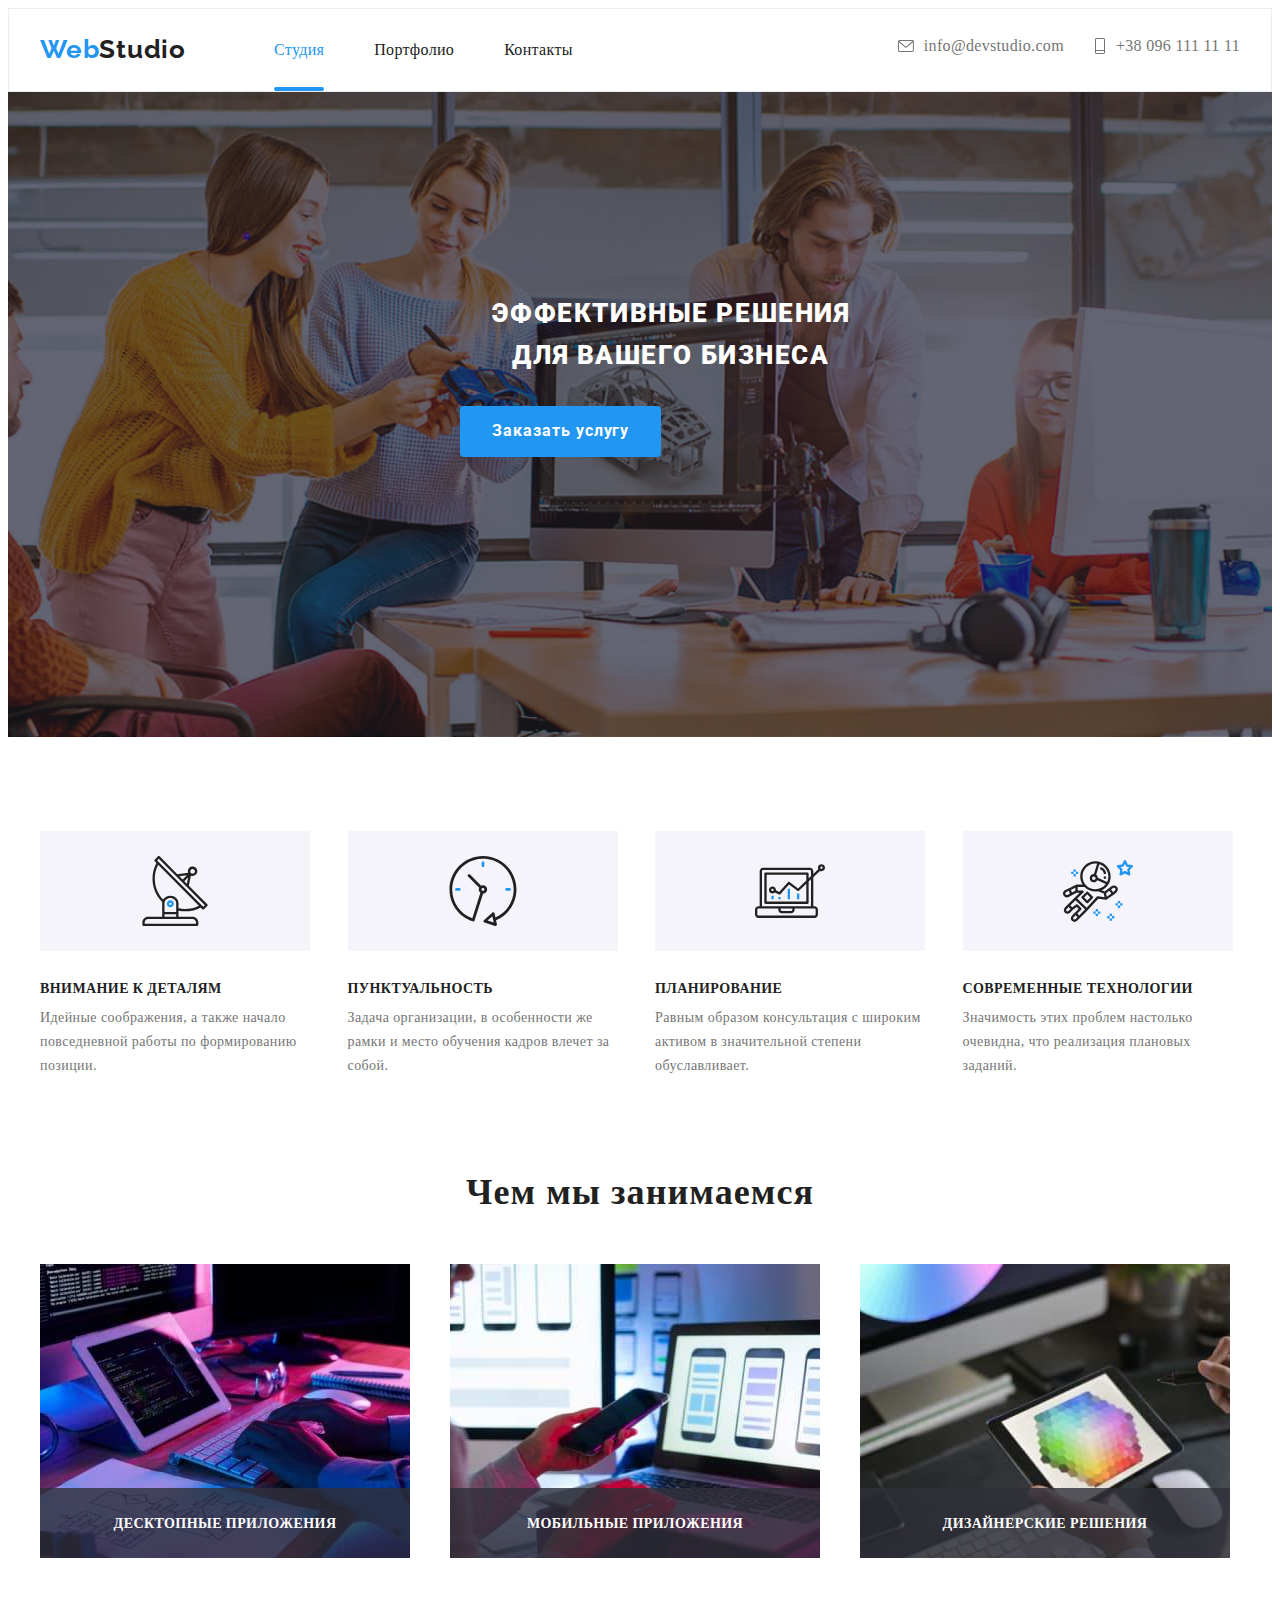
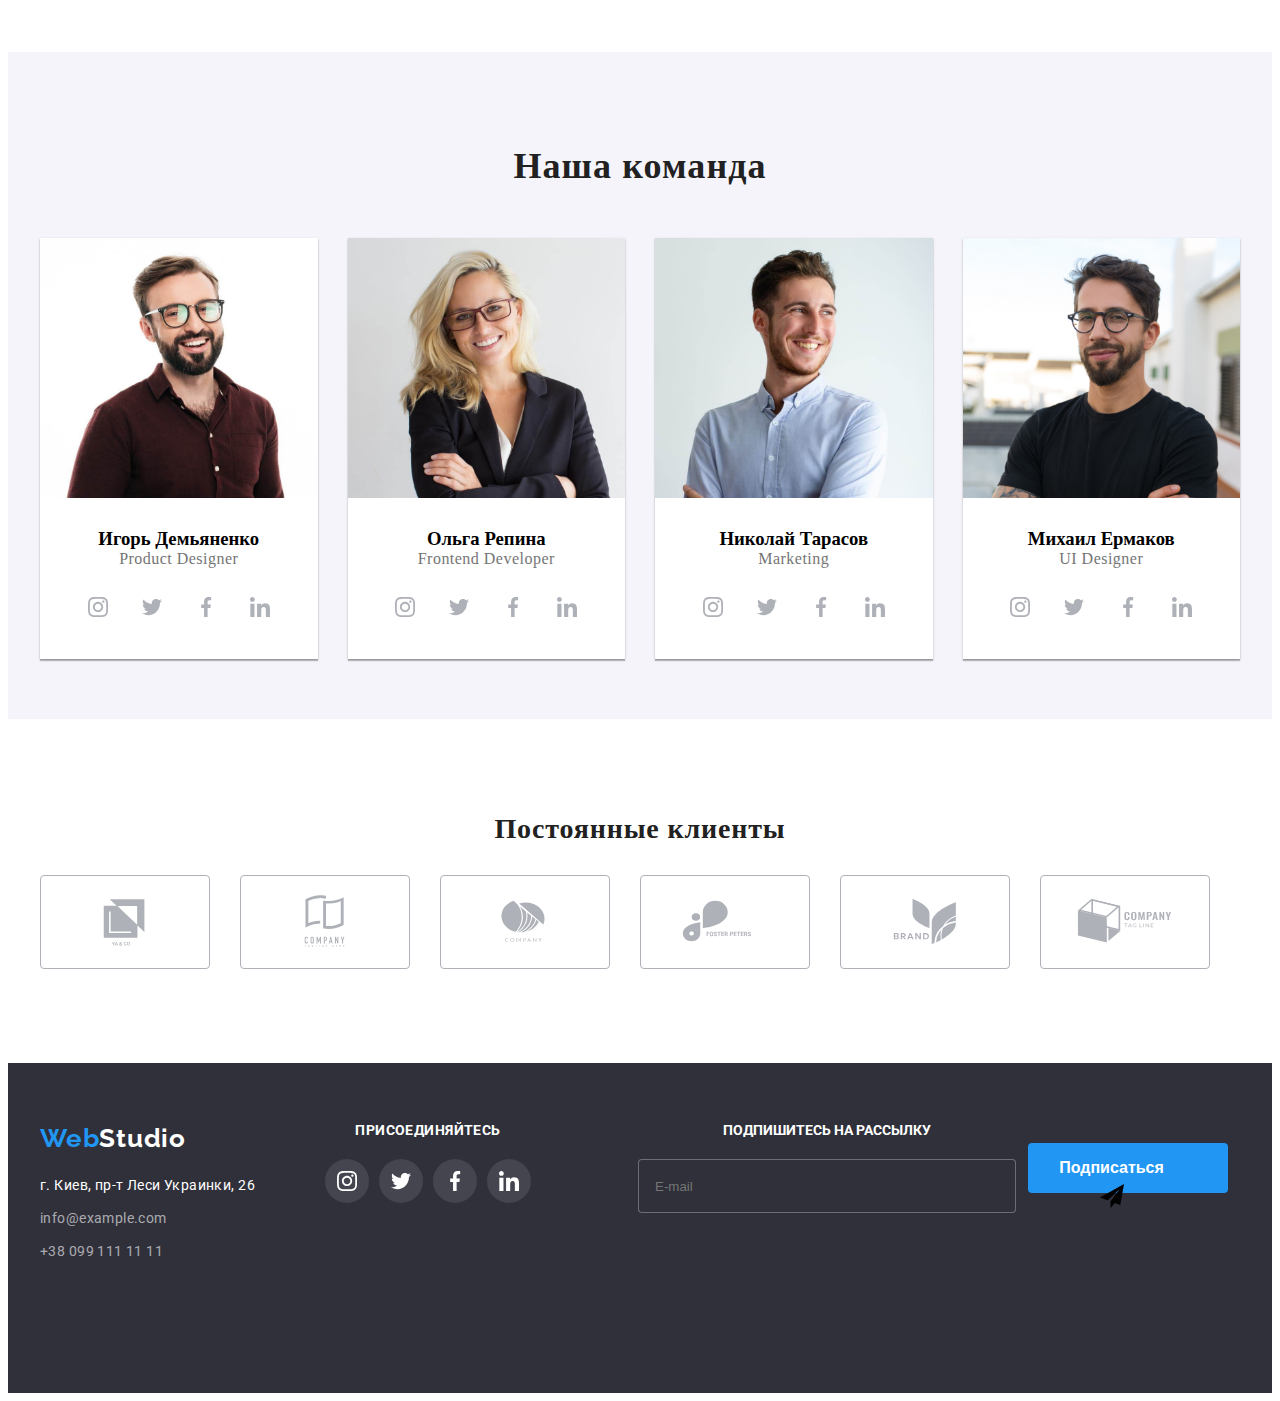
==== index.html @ 985ff573 "add" ====
<!DOCTYPE html>
<html lang="ru">
<head>
    <meta charset="UTF-8">
    <meta http-equiv="X-UA-Compatible" content="IE=edge">
    <meta name="viewport" content="width=device-width, initial-scale=1.0">
    <link rel="preconnect" href="https://fonts.googleapis.com">
    <link rel="preconnect" href="https://fonts.gstatic.com" crossorigin>
    <link href="https://fonts.googleapis.com/css2?family=Raleway:wght@700&family=Roboto:wght@400;500;700;900&display=swap" rel="stylesheet">
    <title>WebStudio</title>
    <link rel="stylesheet" href="https://cdnjs.cloudflare.com/ajax/libs/modern-normalize/1.1.0/modern-normalize.min.css"

     integrity="sha512-wpPYUAdjBVSE4KJnH1VR1HeZfpl1ub8YT/NKx4PuQ5NmX2tKuGu6U/JRp5y+Y8XG2tV+wKQpNHVUX03MfMFn9Q==" 
     crossorigin="anonymous"
      referrerpolicy="no-referrer" />
 
    <link rel="stylesheet" href="./css/main.min.css">
</head>
<body>
    <!-- header-two -->
    <header class="header">
        <div class="container"> 
     <nav class="havigation">
        <a class="logo link" href=""><span class="span">Web</span>Studio</a>
      
         <ul class=" havigation__list list">
            <li class="havigation__item"><a href="./index.html" class="havigation__link link current "  >Студия</a></li>
            <li class="havigation__item"><a href="./portfolio.html" class="havigation__link link   ">Портфолио</a></li>
            <li class="havigation__item"><a href="" class="havigation__link link ">Контакты</a></li>
        </ul>
    </nav>
    <div class="connect">
        <ul class="connect__list">
            
             <li class="connect__item"><a href="mailto:info@devstudio.com" class="connect__mail link" > <svg class="connect__icon" width="16" height="12">
                <use href="./img/icons.svg#icon-envelope-hover">

                </use>
            </svg> info@devstudio.com</a></li>
             <li class="connect__item" ><a  href="tel:+380961111111" class="connect__tel link"><svg class="connect__icon" width="12" height="16">
                <use href="./img/icons.svg#icon-Vector-10">

                </use>
            </svg> +38 096 111 11 11</a></li>
        </ul>
    </div>
    <button class="menu-open " type="button"> 
        <svg class="menu-btn" width="40" height="40">
            <use href="./img/icons.svg#icon-menu_40px"></use>
        </svg> 
    </button>
    </div>
    

    <div class="mob-menu is-hidden" >
     
        <div class="container">
            <div class="mob-menu-top">
        <button type="button" class="mod-menu-btn">
            <svg class="mob-menu-x" width="40" height="40">
                <use href="./img/icons.svg#icon-close_40px"></use>
            </svg>
        </button>
        <nav class="mob-menu-hav">
           
             <ul class=" mob-menu-hav-list list">
                <li class="mob-menu-hav__item"><a href="./index.html" class="mob-menu-hav__link link current "  >Студия</a></li>
                <li class="mob-menu-hav__item"><a href="./portfolio.html" class="mob-menu-hav__link link   ">Портфолио</a></li>
                <li class="mob-menu-hav__item"><a href="" class="mob-menu-hav__link link ">Контакты</a></li>
            </ul>
        </nav>
    </div>
    
    <div class="mob-menu-botton">
        <div class="mob-menu-connect">
            <ul class="mob-menu-connect__list list">
                
                
                 <li class="mob-menu-connect__item" ><a  href="tel:+380961111111" class="mob-menu-connect__tel link">
                     +38 096 111 11 11</a></li>
                <li class="mob-menu-connect__item"><a href="mailto:info@devstudio.com" class="mob-menu-connect__mail link" > 
                    info@devstudio.com</a></li>
            </ul>
        </div>
    
        <div class="">
            <ul class="soc-list list"> 
                <li class="soc-item">
                    <a href="" class="soc-link link">Instagram </a>
                </li>
                <li class="soc-item">
                    <a href="" class="soc-link link">Twitter</a>
                </li>
                <li class="soc-item"> 
                    <a href="" class="soc-link link">Facebook</a>
                </li>
                <li class="soc-item">
                    <a href="" class="soc-link link">LinkedIn</a>
                </li>
        </ul>
        </div>
    </div>
</div>



        
    </div>
  
</div>
     </header>
     <main>
         <!-- section-two -->
     <section class="section-two">
     <div class="container">
      
         <h1 class="section-two-title">Эффективные решения для вашего бизнеса</h1>
         <button  type="button" class="section-two-btn " data-modal-open > Заказать услугу</button>
        
        </div>
     </section>
   
    <!-- section-three -->
<section class="section-three">
    <div class="container">
    <h2 class="visually-hidden"></h2>
    <ul class="section-three-list list">
        <li class="section-three-item">
        <div class="benefits-item">
            
                <svg class="bentfits-icon" width="70" height="70">
                    <use href="./img/icons.svg#icon-antenna">

                    </use>
                </svg>
            
        </div>
            <h3 class="section-three-item-title">Внимание к деталям</h3>
            <p class="section-three-text">Идейные соображения, а также начало повседневной работы по формированию позиции.</p>
        </li>
        <li class="section-three-item">
        <div class="benefits-item">
            
                <svg class="bentfits-icon" width="70" height="70">
                    <use href="./img/icons.svg#icon-clock">

                    </use>
                </svg>
            
        </div>
            <h3 class="section-three-item-title" >Пунктуальность</h3>
            <p class="section-three-text">Задача организации, в особенности же рамки и место обучения кадров влечет за собой.</p>
        </li>
        <li class="section-three-item">
        <div class="benefits-item">
            
                <svg class="bentfits-icon" width="70" height="70">
                    <use href="./img/icons.svg#icon-diagram">

                    </use>
                </svg>
            
        </div>
            <h3 class="section-three-item-title" >Планирование</h3>
            <p class=section-three-text>Равным образом консультация с широким активом в значительной степени обуславливает.</p>
        </li>
        <li class="section-three-item"> 
            <div class="benefits-item">
                
                    <svg class="bentfits-icon" width="70" height="70">
                        <use href="./img/icons.svg#icon-astronaut">

                        </use>
                    </svg>
                
            </div>
            <h3 class="section-three-item-title" >Современные технологии</h3>
            <p class="section-three-text">Значимость этих проблем настолько очевидна, что реализация плановых заданий.</p>
        </li>
    </ul>
</div>
</section>
     <!-- section-four -->
     <section class="section-four">
        <div class="container">
        <h2 class="section-four-title">Чем мы занимаемся</h2>
        <ul class="section-four-list list">
            
            <li class="section-four-item">
                <img  class="img" src="./img/photo1.jpg" 
                alt="клавиатура" 
                width="370"
                 height="294">
                 <p class="content-text">
                    Десктопные приложения
                 </p>
            </li>
        
           
            <li class="section-four-item"><img class="img" src="./img/photo2.jpg" 
                alt="ноутбук"
                 width="370"
                  height="294">
                  <p class="content-text">
                    Мобильные приложения
                  </p>
            </li>
        
            
            <li class="section-four-item"><img class="img" src="./img/photo3.jpg"
                 alt="планшет"
                  width="370" 
                  height="294">
                  <p class="content-text" >
                    Дизайнерские решения
                  </p>
                
            </li>
         
        </ul>
    </div>
    </section>  
    <!-- section-five -->
  
    <section class="section__five">
        <div class="container">
        <h2 class="section-five__titles">Наша команда</h2>
        <ul class="section-five__list list">
            <li class="section-five__item">
                
                <picture>
                    <source srcset="./img/img-photo-4.jpg  1x, 
                    ./img/img-photo-4-2x.jpg  2x"
                    media="(min-width:1200px)"
                     >

                    <source srcset="./img/img-photo-4.jpg  1x, 
                    ./img/img-photo-4-2x.jpg  2x"
                    media="(min-width:768px)"
                    >

                    <source srcset="./img/img-photo-4.jpg  1x, 
                    ./img/img-photo-4-2x.jpg  2x"
                    media="(max-width:767px)"
                    >
                    <img class="img"
                    srcset="./img/img-photo-4.jpg  1x, 
                    ./img/img-photo-4-2x.jpg  2x"
                     src="./img/img-photo-4.jpg" alt="Игорь" width="270" height="260">
                </picture>
                
            
             <div class="section-five__stn">
                <h3 class="section-five__title link">Игорь Демьяненко</h3>
                <p lang="en" class="section-five__text link">Product Designer</p>
                <div class="komanda">
                <ul class="komanda__list list">
                    <li class="komanda__item">
                        <a href="" class="komanda__link">
                        <svg class="komanda__icon" width="20" height="20">
                            <use href="./img/icons.svg#icon-instagram">
            
                            </use>
                        </svg>
                    </a> </li>
                    <li class="komanda__item">
                        <a href="" class="komanda__link">
                            <svg class="komanda__icon" width="20" height="20">
                                <use href="./img/icons.svg#icon-twitter">
            
                                </use>
                            </svg>
                        </a>
                    </li>
                    <li class="komanda__item">
                        <a href="" class="komanda__link">
                            <svg class="komanda__icon" width="20" height="20" >
                                <use href="./img/icons.svg#icon-facebook">
            
                                </use>
                            </svg>
                        </a>
                    </li>
                    <li class="komanda__item">
                        <a href="" class="komanda__link">
                            <svg class="komanda__icon" width="20" height="20">
                                <use href="./img/icons.svg#icon-linkedin">
            
                                </use>
                            </svg>
                        </a>
                    </li>
                </ul>
             </div>
                <ul></ul>
            </div>
          
            </li>
            <li class="section-five__item">
                <picture>
                    <source srcset="./img/img-photo-5.jpg  1x, 
                    ./img/img-photo-5-2x.jpg  2x"
                    media="(min-width:1200px)"
                     >

                    <source srcset="./img/img-photo-5.jpg  1x, 
                    ./img/img-photo-5-2x.jpg  2x"
                    media="(min-width:768px)"
                    >

                    <source srcset="./img/img-photo-5.jpg  1x, 
                    ./img/img-photo-5-2x.jpg  2x"
                    media="(max-width:767px)"
                    >
                    <img class="img"
                    srcset="./img/img-photo-5.jpg  1x, 
                    ./img/img-photo-5-2x.jpg  2x"
                     src="./img/img-photo-4.jpg" alt="Ольга" width="270" height="260">
                </picture>
                
               
              
            <div class="section-five__stn">
                <h3 class="section-five__title link">Ольга Репина</h3>
                <p lang="en" class="section-five__text link" >Frontend Developer</p>
        
             <div class="komanda">
               <ul class="komanda__list list">
                <li class="komanda__item">
                    <a href="" class="komanda__link">
                  <svg class="komanda__icon" width="20" height="20">
                    <use href="./img/icons.svg#icon-instagram"></use>
                  </svg></a>
                </li>
               <li class="komanda__item">
                <a href="" class="komanda__link">
                  <svg class="komanda__icon" width="20" height="20">
                    <use href="./img/icons.svg#icon-twitter"
                    ></use>
                  </svg></a>
               </li>
               <li class="komanda__item">
                <a href="" class="komanda__link">
                <svg class="komanda__icon" width="20" height="20" >
                    <use href="./img/icons.svg#icon-facebook"></use>
                </svg></a>
               </li>
               <li class="komanda__item">
                <a href="" class="komanda__link">
                <svg class="komanda__icon" width="20" height="20">
                    <use href="./img/icons.svg#icon-linkedin"></use>
                </svg></a>
               </li>
             </ul>
            </div>
              </div>
            </li>
            <li class="section-five__item">
                <picture>
                    <source srcset="./img/img-photo-6.jpg  1x, 
                    ./img/img-photo-6-2x.jpg  2x"
                    media="(min-width:1200px)"
                     >

                    <source srcset="./img/img-photo-6.jpg  1x, 
                    ./img/img-photo-6-2x.jpg  2x"
                    media="(min-width:768px)"
                    >

                    <source srcset="./img/img-photo-6.jpg  1x, 
                    ./img/img-photo-6-2x.jpg  2x"
                    media="(max-width:767px)"
                    >
                    <img class="img"
                    srcset="./img/img-photo-6.jpg  1x, 
                    ./img/img-photo-6-2x.jpg  2x"
                     src="./img/img-photo-4.jpg" alt="Николай" width="270" height="260">
                </picture>
                
               
               
            
            <div class="section-five__stn">
                <h3 class="section-five__title link">Николай Тарасов</h3>
                <p lang="en" class="section-five__text link">Marketing</p>
                <div class="komanda">
                <ul class="komanda__list list">
                    <li class="komanda__item">
                        <a href="" class="komanda__link">
                        <svg class="komanda__icon" width="20" height="20">
                            <use href="./img/icons.svg#icon-instagram">
            
                            </use>
                        </svg>
                    </a> </li>
                    <li class="komanda__item">
                        <a href="" class="komanda__link">
                            <svg class="komanda__icon" width="20" height="20">
                                <use href="./img/icons.svg#icon-twitter">
            
                                </use>
                            </svg>
                        </a>
                    </li>
                    <li class="komanda__item">
                        <a href="" class="komanda__link">
                            <svg class="komanda__icon" width="20" height="20" >
                                <use href="./img/icons.svg#icon-facebook">
            
                                </use>
                            </svg>
                        </a>
                    </li>
                    <li class="komanda__item">
                        <a href="" class="komanda__link">
                            <svg class="komanda__icon" width="20" height="20">
                                <use href="./img/icons.svg#icon-linkedin">
            
                                </use>
                            </svg>
                        </a>
                    </li>
                </ul>
            </div>
            </div>
            
                
           
            
       
            
            <li class="section-five__item">
                
                <picture>
                    <source srcset="./img/img-photo-7.jpg  1x, 
                    ./img/img-photo-7-2x.jpg  2x"
                    media="(min-width:1200px)"
                     >

                    <source srcset="./img/img-photo-7.jpg  1x, 
                    ./img/img-photo-7-2x.jpg  2x"
                    media="(min-width:768px)"
                    >

                    <source srcset="./img/img-photo-7.jpg  1x, 
                    ./img/img-photo-7-2x.jpg  2x"
                    media="(max-width:767px)"
                    >
                    <img class="img"
                    srcset="./img/img-photo-7.jpg  1x, 
                    ./img/img-photo-7-2x.jpg  2x"
                     src="./img/img-photo-7.jpg" alt="Михаил" width="270" height="260">
                </picture>
                
               
            
            <div class="section-five__stn">
                <h3 class="section-five__title " >Михаил Ермаков</h3>
                <p lang="en" class="section-five__text ">UI Designer</p>
            
            <div class="komanda">         
                <ul class="komanda__list list">
                    <li class="komanda__item">
                        <a href="" class="komanda__link">
                        <svg class="komanda__icon" width="20" height="20">
                            <use href="./img/icons.svg#icon-instagram">
            
                            </use>
                        </svg>
                    </a> </li>
                    <li class="komanda__item">
                        <a href="" class="komanda__link">
                            <svg class="komanda__icon" width="20" height="20">
                                <use href="./img/icons.svg#icon-twitter">
            
                                </use>
                            </svg>
                        </a>
                    </li>
                    <li class="komanda__item">
                        <a href="" class="komanda__link">
                            <svg class="komanda__icon" width="20" height="20" >
                                <use href="./img/icons.svg#icon-facebook">
            
                                </use>
                            </svg>
                        </a>
                    </li>
                    <li class="komanda__item">
                        <a href="" class="komanda__link">
                            <svg class="komanda__icon" width="20" height="20">
                                <use href="./img/icons.svg#icon-linkedin">
            
                                </use>
                            </svg>
                        </a>
                    </li>
                </ul>
            </div>
            </div>
          </li>
          </ul>
       
    </div>
    </section>
    <section class="logo-clients">
       
        <div class=" container">
            <h2 class=clients>Постоянные клиенты</h2>
        <ul class="company-list list ">
            <li class="company-item">
                <a href="" class="company-link">
                    <svg class="comnany-logo" width="106" height="60">
                        <use href="./img/icons.svg#icon-Logo-one" >

                        </use>
                    </svg>
                </a>
            </li>
        <li class="company-item">
            <a href="" class="company-link" >
                <svg class="comnany-logo" width="106" height="60">
                    <use href="./img/icons.svg#icon-icon-Logo" >

                    </use>
                </svg>
            </a>
        </li>
        <li class="company-item" >
            <a href=""  class="company-link">
                <svg class="comnany-logo" width="106" height="60">
                    <use href="./img/icons.svg#icon-Logo-company">

                    </use>
                </svg>
            </a>
        </li>
        <li class="company-item">
             <a href="" class="company-link" >
                <svg class="comnany-logo" width="106" height="60">
                    <use href="./img/icons.svg#icon-Logo-foster">

                    </use>
                </svg>
             </a>
        </li>
        <li class="company-item" >
            <a href="" class="company-link" >
                <svg class="comnany-logo" width="106" height="60">
                    <use href="./img/icons.svg#icon-Logo-brand" >

                    </use>
                </svg>
            </a>
        </li >
        <li class="company-item">
             <a href="" class="company-link" >
                <svg class="comnany-logo" width="106" height=" 60">
                    <use href="./img/icons.svg#icon-Logo-line">

                    </use>
                </svg>
             </a>
        </li>
    </ul>
</div>
</section>
     
   
</main>
    <!-- footer-two -->
    <footer class="footer">
        <div class="container">
            <div class="ubout-content">
        <a class="footer-two-logo link" href=""><span class="span" >Web</span>Studio</a>
    
<address class="footer-two-address">
            <ul class="footer-two-list list" >
                <li class="footer-two-item" >
            <a href="https://goo.gl/maps/B1iXQjJUeeSVtzdy8" target="_blank" rel="noopener nofollow noreferrer" class="footer-two-links link" >г. Киев, пр-т Леси Украинки, 26</a> 
        </li>
            
        <li class="footer-two-item"><a href="mailto:info@example.com" class="footer-two-link link" >info@example.com</a>
        </li>
        <li class="footer-two-item">
            <a href= "tel:+380991111111" class="footer-two-link link">+38 099 111 11 11</a>
        </li>
        </ul> 
    </address> 
</div>
    <div class="footer-icon">
        <p class="footer-title">присоединяйтесь</p>
        <ul class="footer-list-links list" >
        <li class="footer-item-links">
            <a href="" class="icon-link">
                <svg class="links-link-icon" width="20" height="20">
                    <use href="./img/icons.svg#icon-instagram">
    
                    </use>
                </svg>
            </a>  
        </li>
        <li class="footer-item-links">
            <a href="" class="icon-link">
                <svg class="links-link-icon" width="20" height="20">
                    <use href="./img/icons.svg#icon-twitter">
    
                    </use>
                </svg>
            </a> 
        </li>
        <li class="footer-item-links">
            <a href="" class="icon-link">
                <svg class="links-link-icon" width="20" height="20">
                    <use href="./img/icons.svg#icon-facebook">
    
                    </use>
                </svg>
            </a>  
        </li>
        <li class="footer-item-links">
            <a href="" class="icon-link">
                <svg class="links-link-icon" width="20" height="20">
                    <use href="./img/icons.svg#icon-linkedin">
    
                    </use>
                </svg>
            </a> 
        </li>
    </ul>
    </div>
    
        <form class="form" >
            <div class="form-cont">
            <div class="form-email">
<p class="email-title">Подпишитесь на рассылку</p>
<input type="email"
name="user-email"
placeholder="E-mail"

class="footer-input"

>
</div>
<div class="input-btn">
<button type="submit" class="email-btn">Подписаться

<svg class="email-icon" width="24" height="24">
    <use href="./img/icons.svg#icon-icon-send"></use>
</svg></button>
</div>
</div>
</form>
    
    
</div>

 </footer>
 <div class="backdrop is-hidden " data-modal >
    <div class="modal">
        <button type="button" class="modal-close-btn" data-modal-close>
            <svg class="modal-x" width="11" height="11">
                <use href="./img/icons.svg#icon-Vector4"></use>
            </svg>
        </button>
        <p class="modal-title">Оставьте свои данные, мы вам перезвоним</p>
        <form >
            <div class="modal-field">
            <label  class="model-label"> Имя </label>
               <div class="input-wrap">
            <input type="text"
             class="model-input"
              name="user-name"
               placeholder="" 
               required
               minlength="4"
               >
           
            <svg class="modal-icon"  width="18" height="18">
                <use href="./img/icons.svg#icon-person" ></use>
            </svg>
        </div>
        </div>
        
        <div class="modal-field">
            <label  class="model-label">Телефон </label>
            <div class="input-wrap">   
            <input type="tel" 
            class="model-input"
            name="user-tel"  
            placeholder=""
            required
            minlength="4"
            pattern="[\+]\d{3}\s[\(]\d{2}[\)]\s\d{3}[\-]\d{2}[\-]\d{2}"
             >
             <svg class="modal-icon"  width="13" height="13"   >
                <use href="./img/icons.svg#icon-tel" ></use>
            </svg>
            </div>
            
        </div>
            <div class="modal-field">
            <label  class="model-label"> Почта </label>
            <div class="input-wrap">
            <input type="email" 
            class="model-input" 
            name="user-email" 
            placeholder=""
            required
            minlength="2"
            >
            <svg class="modal-icon"  width="15" height="12">
                <use href="./img/icons.svg#icon-emil" ></use>
            </svg>
        </div>
    </div>
        <div class="modal-field">
        <label  class="model-label">Комментарий</label>
        <textarea name="user-text" 
        id="user-text"
         cols="30"
          rows="10"
          placeholder="Введите текст"
          class="model-text" ></textarea>
        </div>
        <div class="modal-field">
            <input type="checkbox"
             name="privacy" 
              value="true"
              id="privacy"
               class="modal-check is-hidden">
            <label for="privacy" class="check-text">Соглашаюсь с рассылкой и принимаю
              <a href="" class="label-text">Условия договора</a>  </label>
        </div>
            <div class="modal-check-btn">
            <button type="submit" class="modal-btn">Отправить</button>
        </div>
        </form>
    </div>

 </div>
 <div class="mob-backdrop is-hidden">
    <div class="container">
    <div class="mob-modal">
        <button type="button" class="mob-modal-close-btn" data-modal-close>
            <svg class="mob-modal-x" width="11" height="11">
                <use href="./img/icons.svg#icon-Vector4"></use>
            </svg>
        </button>
        <p class="mob-modal-title">Оставьте свои данные, мы вам перезвоним</p>
        <form >
            <div class="mob-modal-field">
            <label  class="mob-model-label"> Имя </label>
               <div class="input-wrap">
            <input type="text"
             class="mob-model-input"
              name="user-name"
               placeholder="" 
               required
               minlength="4"
               >
           
            <svg class="mob-modal-icon"  width="18" height="18">
                <use href="./img/icons.svg#icon-person" ></use>
            </svg>
        </div>
        </div>
        
        <div class="mob-modal-field">
            <label  class="mob-model-label">Телефон </label>
            <div class="input-wrap">   
            <input type="tel" 
            class="mob-model-input"
            name="user-tel"  
            placeholder=""
            required
            minlength="4"
            pattern="[\+]\d{3}\s[\(]\d{2}[\)]\s\d{3}[\-]\d{2}[\-]\d{2}"
             >
             <svg class="mob-modal-icon"  width="13" height="13"   >
                <use href="./img/icons.svg#icon-tel" ></use>
            </svg>
            </div>
            
        </div>
            <div class="mob-modal-field">
            <label  class="mob-model-label"> Почта </label>
            <div class="input-wrap">
            <input type="email" 
            class="mob-model-input" 
            name="user-email" 
            placeholder=""
            required
            minlength="2"
            >
            <svg class="mob-modal-icon"  width="15" height="12">
                <use href="./img/icons.svg#icon-emil" ></use>
            </svg>
        </div>
    </div>
        <div class="mob-modal-field">
        <label  class="mob-model-label">Комментарий</label>
        <textarea name="user-text" 
        id="user-text"
         cols="30"
          rows="10"
          placeholder="Введите текст"
          class="mob-model-text" ></textarea>
        </div>
        <div class="mob-modal-field">
            <input type="checkbox"
             name="privacy" 
              value="true"
              id="privacy"
               class="mob-modal-check is-hidden">
            <label for="privacy" class="mob-check-text">Соглашаюсь с рассылкой и принимаю
              <a href="" class="mob-label-text">Условия договора</a>  </label>
        </div>
            <div class="mob-modal-check-btn">
            <button type="submit" class="mob-modal-btn">Отправить</button>
        </div>
        </form>
    </div>
 </div>
</div>
 <script src="./js/modal.js"></script>
 <script src="./js/menu.js"></script>
 <script src="./js/backdrop.js"></script>
</body>
</html>
---- css/main.min.css ----
:root{--title-color: #212121;--main-title-color:#757575;--hover-footer-color:#2196F3;--fonfocus-color: #FFFFFF;--font-family: "Roboto", sans-serif;--font-size: 36px;--letter-spacing: 0.03em;--line-height: 1.16px }h1,h2,h3,p,ul{margin:0;padding:0}.img{display:block;max-width:100%;height:auto}.body{font-family:"Roboto",sans-serif;font-size:14px;letter-spacing:.03em;color:#757575;background-color:#fff}.container{width:100%;margin:0 auto;padding-left:15px;padding-right:15px}@media screen and (min-width: 320px){.container{max-width:480px}}@media screen and (min-width: 768px){.container{max-width:768px}}@media screen and (min-width: 1200px){.container{max-width:1200px}}.link{text-decoration:none}.list{list-style:none;align-items:center;margin:0;padding:0}.havigation__link.current::after{content:"";display:block;left:0;bottom:0;width:100%;height:4px;background-color:#2196f3;border-radius:2px;position:absolute}.havigation__link.current::after{color:var(--hover-footer-color)}.havigation__link.current{color:var(--hover-footer-color)}.logo{font-family:"Raleway";font-style:normal;font-weight:700;font-size:26px;line-height:1.19;letter-spacing:.03em;color:var(--title-color);margin-right:93px;padding-top:24px;padding-bottom:25px}@media screen and (min-width: 768px){.logo{font-size:26px;line-height:1.19;letter-spacing:.03em;color:var(--title-color);margin-right:88px;padding-top:24px;padding-bottom:25px}}.span{color:var(--hover-footer-color)}@media screen and (min-width: 320px){.havigation__list{display:none;padding:0;margin:0;position:relative}}@media screen and (min-width: 768px){.havigation__list{display:flex;padding:0;margin:0;position:relative}}@media screen and (min-width: 1200px){.havigation__list{display:flex;padding:0;margin:0;position:relative}}.header>.container{display:flex;align-items:center}.header{border:1px solid #ececec}.havigation__item:last-child{margin-right:0}@media screen and (min-width: 1200px){.havigation__item{margin-right:50px}}@media screen and (min-width: 768px){.havigation__item{margin-right:50px}}.havigation{display:flex;align-items:center}.havigation__link{font-weight:500;line-height:1.14;letter-spacing:.02em;color:var(--title-color);display:block;padding-top:32px;padding-bottom:32px;transition:color 250ms cubic-bezier(0.4, 0, 0.2, 1);position:relative}.havigation__link:hover{color:var(--hover-footer-color)}.havigation__link:focus{color:var(--hover-footer-color)}.connect__mail,.connect__tel{font-weight:500;line-height:1.14;letter-spacing:.02em;display:flex;align-items:center;color:#757575;fill:#757575;transition:color 250ms cubic-bezier(0.4, 0, 0.2, 1)}.connect__mail:hover,.connect__mail:focus,.connect__tel:hover,.connect__tel:focus{fill:var(--hover-footer-color);color:var(--hover-footer-color)}.connect__mail link{font-weight:500;line-height:1.14;letter-spacing:.02em;color:var(--main-title-color);margin-left:50px}.connect__tel{font-weight:500;line-height:1.14;letter-spacing:.02em;color:var(--main-title-color)}@media screen and (min-width: 320px){.connect__list{list-style:none;display:none}}.connect__list:hover,.connect__list:focus{color:var(--hover-footer-color)}@media screen and (min-width: 768px){.connect__list{list-style:none;margin-left:27px;display:block}}@media screen and (min-width: 1200px){.connect__list{list-style:none;display:flex}}.connect{margin-left:auto}@media screen and (min-width: 768px){.connect{margin-left:auto}}@media screen and (min-width: 1200px){.connect{margin-left:auto}}@media screen and (min-width: 768px){.connect__item{margin-bottom:8px}}@media screen and (min-width: 1200px){.connect__item{margin-right:30px}}.connect__item:last-child{margin:0}.connect__icon{margin-right:10px;transition:fill 250ms cubic-bezier(0.4, 0, 0.2, 1)}.mob-menu{position:fixed;z-index:1;width:100vw;height:100vh;background-color:#fff;top:0;padding-bottom:48px;padding-top:48px}.mob-menu>.container{display:block;flex-direction:column;height:100%;overflow:auto}@media screen and (min-width: 1200px){.mod-menu-btn{display:none}}@media screen and (min-width: 768px){.mod-menu-btn{display:none}}@media screen and (min-width: 320px){.mod-menu-btn{margin-left:auto;width:30px;height:30px;border:none;background:#fff;border-radius:50%;background-color:rgba(0,0,0,0);position:absolute;align-items:center;justify-content:center;display:flex;top:8px;right:8px;transition:color 250ms cubic-bezier(0.4, 0, 0.2, 1),fill 250ms cubic-bezier(0.4, 0, 0.2, 1)}.mod-menu-btn:focus,.mod-menu-btn:hover{fill:#2196f3}}@media screen and (min-width: 320px){.menu-open{width:40px;height:40px;fill:#212121;display:flex;border:none;background-color:#fff}}@media screen and (min-width: 768px){.menu-open{width:40px;height:40px;fill:#212121;display:none;border:none;background-color:#fff}}.mob-menu-hav__link{font-weight:500;font-size:40px;line-height:1.17;letter-spacing:.02em;color:#212121}.mob-menu-hav__item:not(:last-child){margin-bottom:32px}.mob-menu-connect__tel{font-weight:500;font-size:34px;line-height:1.17;letter-spacing:.02em;color:#2196f3}.mob-menu-connect__item:not(:last-child){margin-bottom:32px;margin-top:32px}.mob-menu-connect__mail{font-weight:500;font-size:24px;line-height:28px;letter-spacing:.02em;color:#757575}.soc-link{font-weight:500;font-size:18px;line-height:1.22;letter-spacing:.02em;color:#2196f3}.soc-item{margin-top:64px;margin-left:20px}.soc-list{display:flex}.soc-item{position:relative;margin-right:20px}.soc-item::before{position:absolute;content:"";width:22px;height:0px;border:1px solid rgba(33,33,33,.2);transform:rotate(90deg);top:10px;left:-30px}.menu__btn{font-family:inherit;font-weight:500;font-size:16px;line-height:1.62;text-align:center;letter-spacing:.03em;color:var(--title-color);padding:6px 22px 6px 22px;border:none;border-radius:4px;transition:background 250ms cubic-bezier(0.4, 0, 0.2, 1),box-shadow 250ms cubic-bezier(0.4, 0, 0.2, 1),color 250ms cubic-bezier(0.4, 0, 0.2, 1)}.menu__btn:hover{background:#2196f3;color:var(--fonfocus-color);box-shadow:0px 3px 1px rgba(0,0,0,.1),0px 1px 2px rgba(0,0,0,.08),0px 2px 2px rgba(0,0,0,.12)}.menu__btn:focus{background:#2196f3;color:var(--fonfocus-color);box-shadow:0px 3px 1px rgba(0,0,0,.1),0px 1px 2px rgba(0,0,0,.08),0px 2px 2px rgba(0,0,0,.12)}@media screen and (min-width: 320px){.menu__item{margin-right:8px;margin-bottom:15px}}@media screen and (min-width: 320px){.menu__list{display:flex;flex-wrap:wrap;margin-left:0;margin-right:8px;padding-bottom:40px}}@media screen and (min-width: 768px){.menu__list{display:flex;margin-bottom:50px;justify-content:center}}.works__link{margin-bottom:4px}.works{display:flex;flex-wrap:wrap;gap:30px}@media screen and (min-width: 1200px){.works__list{flex-basis:calc(33.3333333333% - 30px);background:#fff}}@media screen and (min-width: 768px){.works__list{width:calc((100% - 30px)/2)}}.works__sct{display:block;transition:box-shadow 250ms cubic-bezier(0.4, 0, 0.2, 1)}.works__sct:hover,.works__sct:focus{box-shadow:0px 1px 1px rgba(0,0,0,.12),0px 4px 4px rgba(0,0,0,.06),1px 4px 6px rgba(0,0,0,.16);display:block}.menu{padding-top:94px;padding-bottom:94px}.one__text{border-left:1px solid #eee;border-right:1px solid #eee;border-bottom:1px solid #eee;padding:20px 24px 20px 24px;height:146px}.works-top__text{position:absolute;top:0;color:#fff;background-color:rgba(33,150,243,.9);height:100%;padding:63px 24px;line-height:1.4;font-size:18px;letter-spacing:.03em;transform:translateY(100%);transition:transform 250ms linear}.works__wrap{position:relative;overflow:hidden}.works__list:hover .works-top__text{transform:translateY(0)}.works__link{font-family:"Roboto";font-weight:700;font-size:18px;line-height:2;letter-spacing:.06em;color:var(--title-color)}.works__text{font-size:16px;line-height:1.88;letter-spacing:.03em;color:var(--main-title-color)}.section-two{padding-top:118px;padding-bottom:194px;padding-left:60px;background-color:#2f303a;background-position:center;background-size:cover;max-width:100%;background-image:linear-gradient(rgba(47, 48, 58, 0.4), rgba(47, 48, 58, 0.4)),url(../img/header-mobil.jpg)}@media(min-device-pixel-ratio: 2),(min-resolution: 192dpi),(min-resolution: 2dppx){.section-two{background-image:linear-gradient(rgba(47, 48, 58, 0.4), rgba(47, 48, 58, 0.4)),url(../img/header-mobil-2x.jpg)}}@media screen and (min-width: 768px){.section-two{padding:118px 204px 198px 204px;max-width:1200px;background-image:linear-gradient(rgba(47, 48, 58, 0.4), rgba(47, 48, 58, 0.4)),url(../img/header-tablet.jpg)}}@media screen and (min-width: 768px)and (min-device-pixel-ratio: 2),screen and (min-width: 768px)and (min-resolution: 192dpi),screen and (min-width: 768px)and (min-resolution: 2dppx){.section-two{background-image:linear-gradient(rgba(47, 48, 58, 0.4), rgba(47, 48, 58, 0.4)),url(../img/header-tablet-2x.jpg)}}@media screen and (min-width: 1200px){.section-two{padding-bottom:280px;padding-top:200px;padding-left:452px;padding-right:352px;max-width:100%;background-image:linear-gradient(rgba(47, 48, 58, 0.4), rgba(47, 48, 58, 0.4)),url(../img/header.jpg)}}@media screen and (min-width: 1200px)and (min-device-pixel-ratio: 2),screen and (min-width: 1200px)and (min-resolution: 192dpi),screen and (min-width: 1200px)and (min-resolution: 2dppx){.section-two{background-image:linear-gradient(rgba(47, 48, 58, 0.4), rgba(47, 48, 58, 0.4)),url(../img/header-2x.jpg)}}.section-two .container{padding:0px;margin:0px;margin:0px}@media screen and (min-width: 320px){.section-two .container{max-width:100%}}@media screen and (min-width: 320px){.section-two .container{max-width:767px}}@media screen and (min-width: 768px){.section-two .container{max-width:1200px}}.section-two-btn{font-family:"Roboto";font-style:normal;font-weight:700;font-size:16px;line-height:1.88;letter-spacing:.06em;color:var(--fonfocus-color);margin-top:30px;background-color:#2196f3;border:none;padding:10px 32px 10px 32px;border-radius:4px}.section-two-title{font-family:"Roboto";font-style:normal;font-weight:900;font-size:26px;line-height:1.62;text-align:center;letter-spacing:.06em;text-transform:uppercase;color:#fff;max-width:422px}@media screen and (min-width: 1200px){.section-two-title{font-family:"Roboto";font-style:normal;font-weight:900;font-size:44px;line-height:1.36;text-align:center;letter-spacing:.06em;max-width:695px;color:#fff}}@media screen and (min-width: 768px){.section-two-title{font-size:26px;line-height:1.62;max-width:422px}}.section-three{padding-bottom:94px}.section-three-text{font-weight:400;font-size:14px;line-height:1.71;letter-spacing:.03em;color:var(--main-title-color);margin-right:30px;margin:0 auto}.section-three{padding-top:94px;padding-top:94px}@media screen and (min-width: 768px){.section-three{padding-top:60px;padding-top:60px}}@media screen and (min-width: 1200px){.section-three{padding-top:94px;padding-top:94px}}.section-three-title{text-align:center;padding-top:0px;margin-bottom:50px}.section-three-list{display:flex;flex-wrap:wrap;gap:30px}.section-three-list>.container{padding:0px}@media screen and (min-width: 768px){.section-three-item{width:calc((100% - 30px)/2)}}@media screen and (min-width: 1200px){.section-three-item{width:calc((100% - 90px)/4)}}.section-three-item:last-child{margin-right:0px}.section-three-title{font-weight:700;font-size:36px;line-height:1.16;letter-spacing:.03em;color:#212121}@media screen and (min-width: 320px){.section-three-item-title{font-weight:700;font-size:14px;line-height:1.14;letter-spacing:.03em;color:var(--title-color);margin-top:30px;margin-bottom:10px;text-transform:uppercase}}@media screen and (min-width: 768px){.section-three-item-title{margin-bottom:10px;margin-top:30px;font-size:14px;line-height:1.14}}@media screen and (min-width: 1200px){.section-three-item-title{font-size:14px;line-height:1.14;margin-top:30px;margin-bottom:10px}}.section-four-title{text-align:center;margin-bottom:50px}.section-four-list{display:flex;position:relative;margin-top:50px;margin-left:-30px}.section-four-item{flex-basis:calc(33.3333333333% - 30px);margin-left:30px;display:block;max-width:100%;height:auto}.section-four-title{font-weight:700;font-size:36px;line-height:1.16;letter-spacing:.03em;color:var(--title-color)}@media screen and (min-width: 320px){.section-four{display:none}}@media screen and (min-width: 768px){.section-four{display:none}}@media screen and (min-width: 1200px){.section-four{display:flex;padding-bottom:94px;padding-top:0px}}.content-text{position:absolute;bottom:0;color:#fff;background-color:rgba(47,48,58,.8);font-size:14px;line-height:1.5;letter-spacing:.03em;text-transform:uppercase;font-weight:700;height:70px;width:370px;display:flex;justify-content:center;align-items:center;text-align:center}.section-four-list{position:relative;overflow:hidden}.section-five__list{display:flex;flex-wrap:wrap;margin-top:50px;gap:30px}.section__five{padding-top:60px;padding-bottom:60px;background:#f5f4fa}@media screen and (min-width: 768px){.section__five{padding-top:60px;padding-top:60px}}@media screen and (min-width: 1200px){.section__five{padding-top:94px;padding-top:94px}}.section__five>.container{padding:0px}.section-five__item{text-align:center;background:#fff;box-shadow:0px 1px 3px rgba(0,0,0,.12),0px 1px 1px rgba(0,0,0,.14),0px 2px 1px rgba(0,0,0,.2);width:100%}@media screen and (min-width: 320px){.section-five__item{text-align:center;background:#fff;box-shadow:0px 1px 3px rgba(0,0,0,.12),0px 1px 1px rgba(0,0,0,.14),0px 2px 1px rgba(0,0,0,.2)}.section-five__item img{width:450px;width:100%;height:460px}}@media screen and (min-width: 768px){.section-five__item{text-align:center;background:#fff;box-shadow:0px 1px 3px rgba(0,0,0,.12),0px 1px 1px rgba(0,0,0,.14),0px 2px 1px rgba(0,0,0,.2);width:calc((100% - 30px)/2)}.section-five__item img{width:354px;width:100%;height:374px}}@media screen and (min-width: 1200px){.section-five__item{text-align:center;background:#fff;box-shadow:0px 1px 3px rgba(0,0,0,.12),0px 1px 1px rgba(0,0,0,.14),0px 2px 1px rgba(0,0,0,.2);width:calc((100% - 90px)/4)}.section-five__item img{width:270px;width:100%;height:260px}}.section-five__titles{font-weight:700;font-size:36px;line-height:1.16;letter-spacing:.03em;margin-bottom:50px;text-align:center;color:var(--title-color)}.section-five__text{font-weight:400;font-size:16px;line-height:1.18;letter-spacing:.03em;color:var(--main-title-color);margin:0px auto 16px 0px}@media screen and (min-width: 320px){.section-five__stn{padding-top:30px;padding-bottom:30px;text-align:center}}.komanda__link{width:100%;height:100%;border-radius:50%;display:flex;align-items:center;justify-content:center;fill:#afb1b8;transition:background 250ms cubic-bezier(0.4, 0, 0.2, 1)}.komanda__link:hover,.komanda__link:focus{background-color:#2196f3;fill:#fff}.komanda__icon{transition:fill 250ms cubic-bezier(0.4, 0, 0.2, 1)}.komanda__list{display:flex;justify-content:center}.komanda__item{width:44px;height:44px;margin-right:10px}.komanda__item:last-child{margin-left:0px}.komanda__item:last-child{margin-right:0px}.stn{color:#212121;text-align:center;margin-bottom:20px;padding-top:20px}@media screen and (min-width: 1200px){.clients{font-style:normal;font-weight:700;font-size:36px;line-height:1.16;text-align:center;letter-spacing:.03em;margin-bottom:50px;color:#212121}}@media screen and (min-width: 768px){.clients{font-size:28px;line-height:1.17;text-align:center;margin-bottom:30px}}@media screen and (min-width: 320px){.clients{font-size:28px;line-height:1.17;text-align:center;margin-bottom:30px}}.logo-clients{padding-bottom:94px;padding-top:94px}.logo-clients>.container{padding:0px}@media screen and (min-width: 1200px){.company-link{width:100%;height:100%;width:170px;height:92px;background-color:#fff;display:flex;align-items:center;justify-content:center;fill:#afb1b8;border-radius:4px;border:1px solid #afb1b8;transition:border 250ms cubic-bezier(0.4, 0, 0.2, 1),fill 250ms cubic-bezier(0.4, 0, 0.2, 1)}.company-link:hover,.company-link:focus{fill:var(--hover-footer-color);border:1px solid #2196f3;border-radius:4px}}@media screen and (min-width: 768px){.company-link{width:100%;height:100%;width:226px;height:92px;background-color:#fff;display:flex;align-items:center;justify-content:center;fill:#afb1b8;border-radius:4px;border:1px solid #afb1b8;transition:border 250ms cubic-bezier(0.4, 0, 0.2, 1),fill 250ms cubic-bezier(0.4, 0, 0.2, 1)}.company-link:hover,.company-link:focus{fill:var(--hover-footer-color);border:1px solid #2196f3;border-radius:4px}}@media screen and (min-width: 320px){.company-link{width:210px;height:92px;background-color:#fff;display:flex;align-items:center;justify-content:center;fill:#afb1b8;border-radius:4px;border:1px solid #afb1b8;transition:border 250ms cubic-bezier(0.4, 0, 0.2, 1),fill 250ms cubic-bezier(0.4, 0, 0.2, 1)}.company-link:hover,.company-link:focus{fill:var(--hover-footer-color);border:1px solid #2196f3;border-radius:4px}}.company-list{display:flex;flex-wrap:wrap;gap:30px}.company-list>.container{padding-left:15px;padding-right:15px}@media screen and (min-width: 320px){.company-item{display:flex;width:calc((100% - 30px)/2)}}@media screen and (min-width: 768px){.company-item{width:calc((100% - 60px)/3)}}@media screen and (min-width: 1200px){.company-item{width:calc((100% - 180px)/6)}}.company-item:last-child{margin-right:0px}@media screen and (min-width: 1200px){.company-logo{width:106px;height:60px;margin:16px 32px 16px 32px;transition:fill 250ms cubic-bezier(0.4, 0, 0.2, 1);text-align:center}}.footer-link{font-weight:400;line-height:1.71;letter-spacing:.03em;color:rgba(255,255,255,.6)}.footer,.footer-two{padding-bottom:60px;padding-top:60px;background:#2f303a;margin:0}@media screen and (min-width: 1200px){.footer-two-address{margin-top:20px}}@media screen and (min-width: 768px){.footer-two-address{margin-top:20px;padding-left:0px}}@media screen and (min-width: 320px){.footer-two-address{margin-top:20px}}@media screen and (min-width: 320px){.ubout-content{text-align:center;margin-bottom:60px}}@media screen and (min-width: 768px){.ubout-content{margin-right:165px}}@media screen and (min-width: 1200px){.ubout-content{text-align:left;margin-right:70px}}.footer-address{margin-top:20px;font-style:normal}.footer-logo{font-family:"Raleway";font-style:normal;font-weight:700;font-size:26px;line-height:1.19;letter-spacing:.03em;color:var(--title-color);color:#fff}.footer-item{margin-bottom:9px;font-style:normal}.footer-item:last-child{margin:0}@media screen and (min-width: 1200px){.footer-item-links{width:44px;height:44px;margin-right:10px}}@media screen and (min-width: 768px){.footer-item-links{width:44px;height:44px;margin-right:10px;text-align:center}}@media screen and (min-width: 320px){.footer-item-links{width:44px;height:44px;margin-right:10px;text-align:center}}.footer-item-links:last-child{margin-right:0px}@media screen and (min-width: 1200px){.footer-list-links{text-align:center;justify-content:center;display:flex}}@media screen and (min-width: 768px){.footer-list-links{display:flex;text-align:center;justify-content:center}}@media screen and (min-width: 320px){.footer-list-links{display:flex;text-align:center;justify-content:center}}@media screen and (min-width: 1200px){.footer .container{display:flex;padding:0px}}@media screen and (min-width: 768px){.footer .container{display:flex;flex-wrap:wrap;justify-content:center;padding:0}}@media screen and (min-width: 1200px){.footer-icon{margin-right:auto}}@media screen and (min-width: 320px){.footer-icon{margin-bottom:60px}}@media screen and (min-width: 1200px){.input-btn{margin-left:12px;margin-top:36px}}@media screen and (min-width: 320px){.input-btn{margin-top:20px}}@media screen and (min-width: 1200px){.footer-title{margin-bottom:20px;font-family:"Roboto";font-style:normal;font-weight:700;font-size:14px;line-height:1.14;letter-spacing:.03em;text-transform:uppercase;color:#fff}}@media screen and (min-width: 768px){.footer-title{margin-bottom:20px;text-align:center;font-style:normal;font-weight:700;font-size:14px;line-height:1.14;letter-spacing:.03em;text-transform:uppercase;color:#fff}}@media screen and (min-width: 320px){.footer-title{margin-bottom:20px;text-align:center;font-style:normal;font-weight:700;font-size:14px;line-height:1.14;letter-spacing:.03em;text-transform:uppercase;color:#fff}}.footer-two-logo{font-family:"Raleway";font-style:normal;font-weight:700;font-size:26px;line-height:1.19;letter-spacing:.03em;margin-top:444px;color:#fff;padding-left:0px}.footer-two-link{font-weight:400;line-height:1.71;letter-spacing:.03em;color:rgba(255,255,255,.6)}.footer-two-item{margin-bottom:9px;font-style:normal;font-family:"Roboto";font-weight:400;font-size:14px;line-height:1.71;letter-spacing:.03em;color:#fff}.footer-two-links{color:#fff}.footer-links{color:#fff}.icon-link{width:100%;height:100%;background-color:rgba(255,255,255,.1);border-radius:50%;display:flex;align-items:center;justify-content:center;fill:#fff;transition:background 250ms cubic-bezier(0.4, 0, 0.2, 1)}.icon-link:hover,.icon-link:focus{background:var(--hover-footer-color);fill:#fff}@media screen and (min-width: 1200px){.footer-input{color:#fff;width:358px;max-width:358px;height:50px;border:1px solid rgba(255,255,255,.3);border-radius:4px;background:#2f303a;outline:none;padding-left:16px}}@media screen and (min-width: 768px){.footer-input{color:#fff;width:100%;height:50px;border:1px solid rgba(255,255,255,.3);border-radius:4px;background:#2f303a;outline:none;padding-left:16px}}@media screen and (min-width: 320px){.footer-input{color:#fff;width:450px;height:50px;border:1px solid rgba(255,255,255,.3);border-radius:4px;background:#2f303a;outline:none;padding-left:16px}}@media screen and (min-width: 1200px){.email-title{font-family:"Roboto";font-weight:700;font-size:14px;line-height:1.14;text-transform:uppercase;color:#fff;margin-bottom:20px}}@media screen and (min-width: 768px){.email-title{text-align:center;font-family:"Roboto";font-weight:700;font-size:14px;line-height:1.14;text-transform:uppercase;color:#fff;margin-bottom:20px}}@media screen and (min-width: 320px){.email-title{text-align:center;font-family:"Roboto";font-weight:700;font-size:14px;line-height:1.14;text-transform:uppercase;color:#fff;margin-bottom:20px}}.footer-two-list{margin-left:0px}@media screen and (min-width: 1200px){.form-cont{display:flex;margin-right:12px}}@media screen and (min-width: 1200px){.email-btn{width:10px;height:200px;background:#2196f3;border-radius:4px;font-weight:700;font-size:16px;line-height:1.88;padding:10px 62px 10px 29px;color:#fff;border:none}}@media screen and (min-width: 768px){.email-btn{width:200px;height:50px;background:#2196f3;border-radius:4px;font-weight:700;font-size:16px;line-height:1.88;padding:10px 62px 10px 29px;color:#fff;border:none}}@media screen and (min-width: 320px){.email-btn{width:200px;height:50px;background:#2196f3;border-radius:4px;font-weight:700;font-size:16px;line-height:1.88;padding:10px 62px 10px 29px;color:#fff;border:none}}@media screen and (min-width: 768px){.footer-email{display:flex}}@media screen and (min-width: 320px){.benefits-item{width:100%;height:100%;width:450px;height:120px;background-color:#f5f4fa;display:flex;align-items:center;justify-content:center;fill:#afb1b8}}@media screen and (min-width: 768px){.benefits-item{width:100%;height:100%;width:354px;height:120px;background-color:#f5f4fa;display:flex;align-items:center;justify-content:center;fill:#afb1b8}}@media screen and (min-width: 1200px){.benefits-item{width:100%;height:100%;width:270px;height:120px;background-color:#f5f4fa;display:flex;align-items:center;justify-content:center;fill:#afb1b8}}.benefits-link:hover,.benefits-link:focus{background:#f5f4fa;border-radius:4px}.benefits-item:last-child{margin-right:0px}.backdrop{width:100%;height:100%;background-color:rgba(0,0,0,.2);position:fixed;top:0;transition:opacity 250ms,visibility 250ms cubic-bezier(0.4, 0, 0.2, 1)}.modal{width:528px;min-height:581px;background-color:#fff;border-radius:4px;position:absolute;top:50%;left:50%;justify-content:center;align-items:center;transform:translate(-50%, -50%) scale(1);padding:40px}.modal-close-btn{width:30px;height:30px;border:1px solid rgba(0,0,0,.1);background:#fff;border-radius:50%;background-color:rgba(0,0,0,0);position:absolute;align-items:center;justify-content:center;display:flex;top:8px;right:8px;transition:color 250ms cubic-bezier(0.4, 0, 0.2, 1),fill 250ms cubic-bezier(0.4, 0, 0.2, 1)}.modal-close-btn:focus,.modal-close-btn:hover{fill:#2196f3}.backdrop .is-hidden .modal{transform:translate(-50%, -50%) scale(1)}.modal-title{font-weight:700;font-size:20px;line-height:1.15;text-align:center;letter-spacing:.02em;color:#212121}.model-input{width:100%;height:40px;border:1px solid rgba(33,33,33,.2);border-radius:4px;padding-left:42px;transition:background 250ms cubic-bezier(0.4, 0, 0.2, 1);outline:none}.model-input:focus{border-color:#2196f3}.model-label{font-weight:400;font-size:12px;line-height:1.16;color:#757575;display:block;margin-top:10px;margin-bottom:4px}.model-text{width:100%;height:120px;border:1px solid rgba(33,33,33,.2);border-radius:4px;resize:none;padding:12px 16px;outline:none}.model-text:focus{border-color:#2196f3}.modal-icon{position:absolute;left:12px;top:50%;transform:translateY(-50%);transition:background 250ms cubic-bezier(0.4, 0, 0.2, 1)}.modal-check:checked+.check-text::before{background-color:#2196f3;background-image:url(../img/check.svg);background-repeat:no-repeat;background-position:center;border:none;transition:border-color 250ms cubic-bezier(0.4, 0, 0.2, 1)}.modal-check:focus+.check-text::before{border-color:#2196f3}.model-input:focus+.modal-icon{fill:#2196f3}.modal-btn{position:absolute;font-weight:700;font-size:16px;line-height:1.8;text-align:center;border-radius:4px;color:#fff;background-color:#2196f3;width:200px;height:50px;border:none;margin-top:30px;margin-left:124px}.input-wrap{position:relative}.is-hidden{opacity:0;pointer-events:none}.visually-hidden{text-align:center;position:absolute;width:1px;height:1px;margin:-1px;border:0;padding:0;white-space:nowrap;clip-path:inset(100%);clip:rect(0 0 0 0);overflow:hidden}.check-text{font-weight:400;font-size:14px;line-height:1.71;color:#757575;align-items:center;display:flex;justify-content:center;position:relative}.check-text::before{content:"";width:16px;height:16px;border-radius:2px;margin-right:8px;border:2px solid #212121}.label-text{font-weight:400;font-size:14px;line-height:1.71;color:#2196f3;margin-left:4px}.mob-backdrop{width:100vw;height:100vh;background-color:#fff;position:fixed;top:0;transition:opacity 250ms,visibility 250ms cubic-bezier(0.4, 0, 0.2, 1);padding:40px}.mob-modal{width:528px;min-height:581px;background-color:#fff;border-radius:4px;position:absolute;top:50%;left:50%;justify-content:center;align-items:center;transform:translate(-50%, -50%) scale(1);padding:40px}.mob-modal-close-btn{width:30px;height:30px;border:1px solid rgba(0,0,0,.1);background:#fff;border-radius:50%;background-color:rgba(0,0,0,0);position:absolute;align-items:center;justify-content:center;display:flex;top:8px;right:8px;transition:color 250ms cubic-bezier(0.4, 0, 0.2, 1),fill 250ms cubic-bezier(0.4, 0, 0.2, 1)}.mob-modal-close-btn:focus,.mob-modal-close-btn:hover{fill:#2196f3}.mob-backdrop .is-hidden .mob-modal{transform:translate(-50%, -50%) scale(1)}.mob-modal-title{font-weight:700;font-size:20px;line-height:1.5;text-align:center;letter-spacing:.03em;color:#212121}.mob-model-input{width:100%;height:40px;border:1px solid rgba(33,33,33,.2);border-radius:4px;padding-left:42px;transition:background 250ms cubic-bezier(0.4, 0, 0.2, 1);outline:none}.mob-model-input:focus{border-color:#2196f3}.mob-model-label{font-weight:400;font-size:12px;line-height:1.16;color:#757575;display:block;margin-top:10px;margin-bottom:4px}.mob-model-text{width:100%;height:120px;border:1px solid rgba(33,33,33,.2);border-radius:4px;resize:none;padding:12px 16px;outline:none}.mob-model-text:focus{border-color:#2196f3}.mob-modal-icon{position:absolute;left:12px;top:50%;transform:translateY(-50%);transition:background 250ms cubic-bezier(0.4, 0, 0.2, 1)}.mob-modal-check:checked+.mob-check-text::before{background-color:#2196f3;background-image:url(../img/check.svg);background-repeat:no-repeat;background-position:center;border:none;transition:border-color 250ms cubic-bezier(0.4, 0, 0.2, 1)}.mob-modal-check:focus+.mob-check-text::before{border-color:#2196f3}.mob-model-input:focus+.mob-modal-icon{fill:#2196f3}.mob-modal-btn{position:absolute;font-weight:700;font-size:16px;line-height:1.8;text-align:center;border-radius:4px;color:#fff;background-color:#2196f3;width:200px;height:50px;border:none;margin-top:30px;margin-left:124px}.visually-hidden{text-align:center;position:absolute;width:1px;height:1px;margin:-1px;border:0;padding:0;white-space:nowrap;clip-path:inset(100%);clip:rect(0 0 0 0);overflow:hidden}.mob-check-text{font-weight:400;font-size:14px;line-height:1.71;color:#757575;align-items:center;display:flex;justify-content:center;position:relative}.mob-check-text::before{content:"";width:16px;height:16px;border-radius:2px;margin-right:8px;border:2px solid #212121}.mob-label-text{font-weight:400;font-size:14px;line-height:1.71;color:#2196f3;margin-left:4px}/*# sourceMappingURL=main.min.css.map */
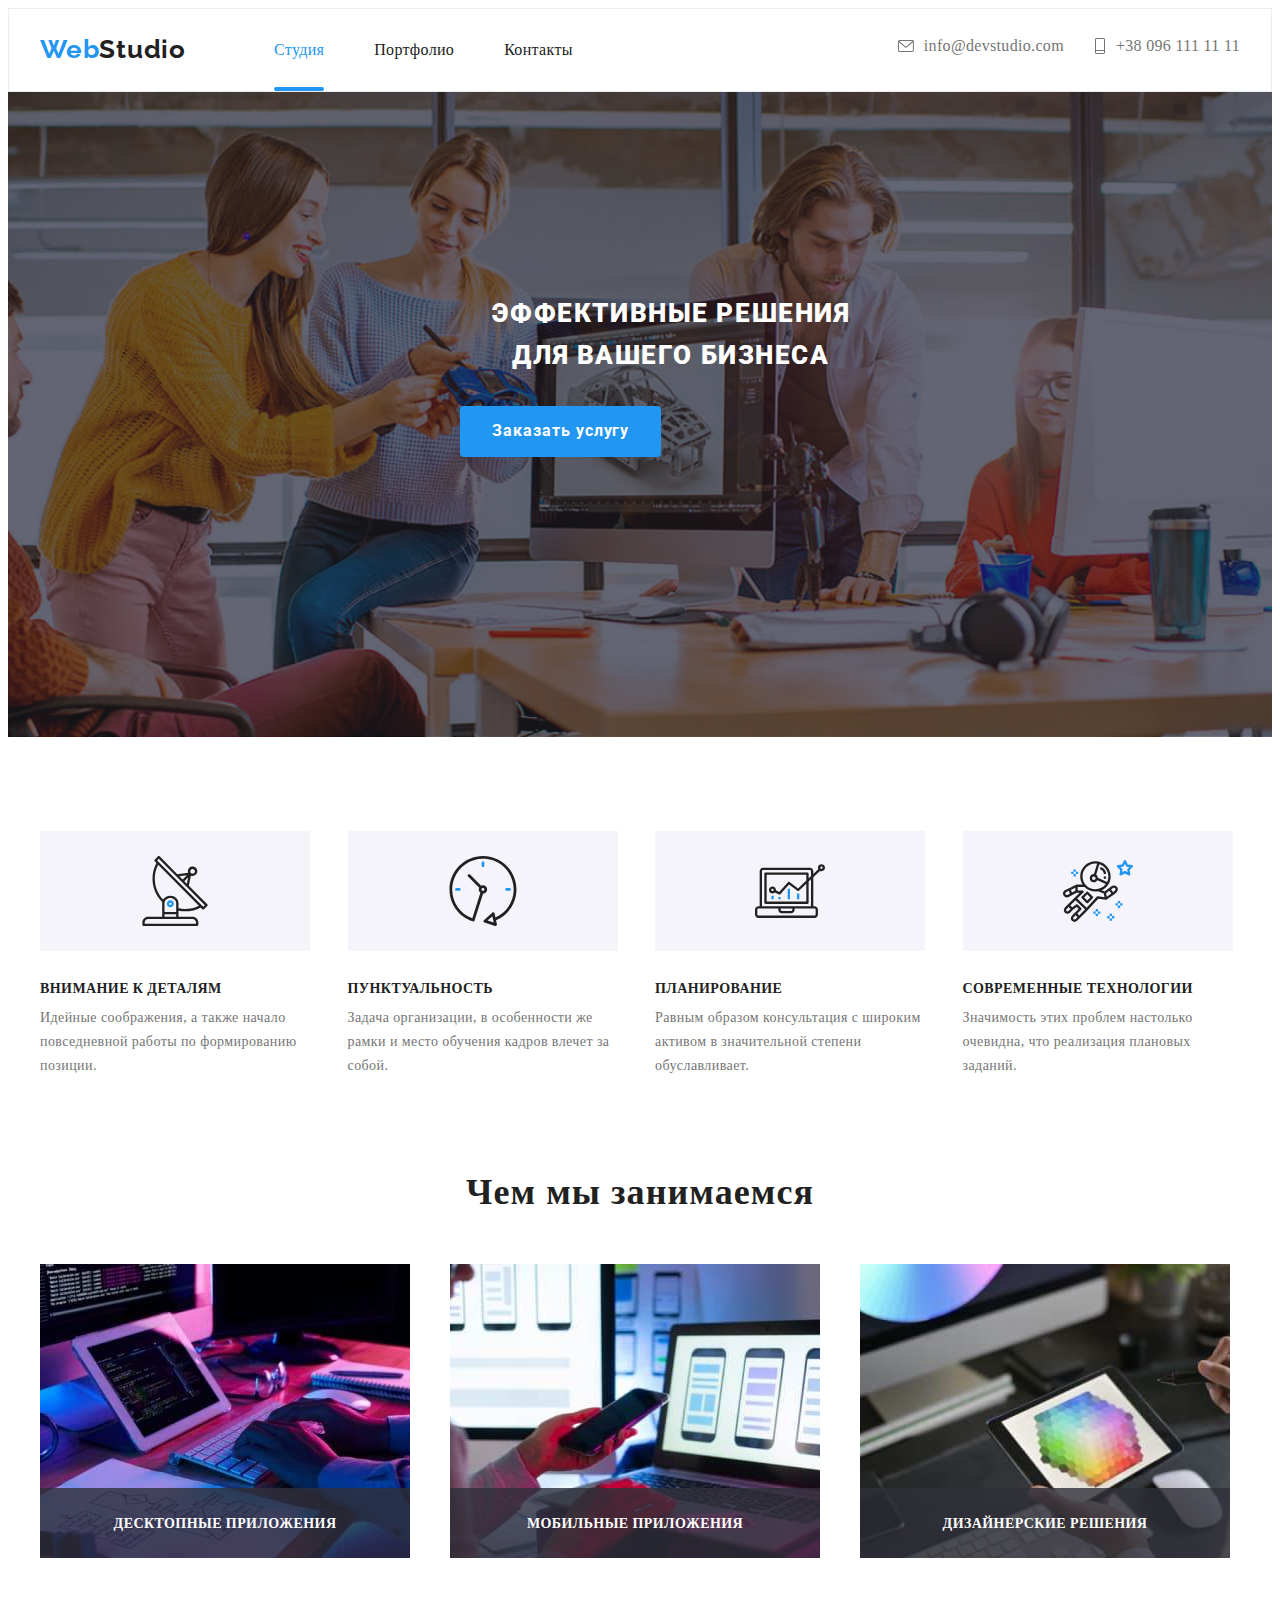
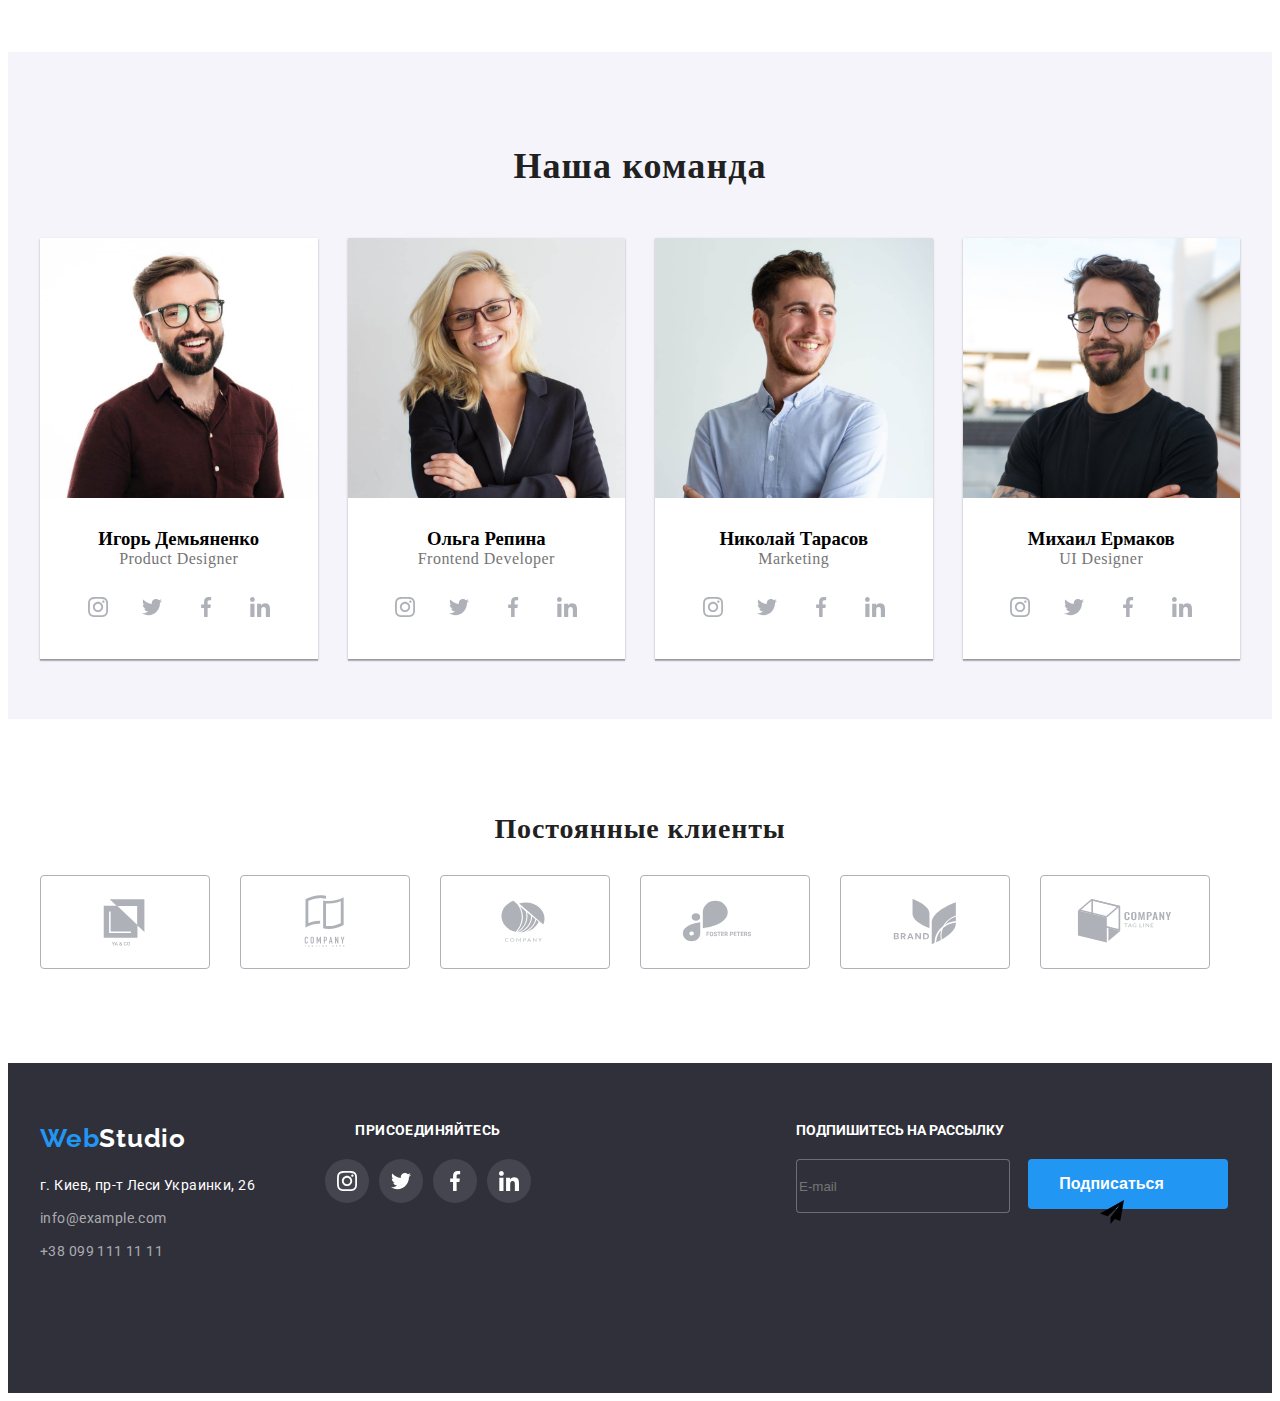
==== commit 258b6701: "add" ====
--- a/index.html
+++ b/index.html
@@ -633,7 +633,9 @@
         <form class="form" >
             <div class="form-cont">
             <div class="form-email">
+                
 <p class="email-title">Подпишитесь на рассылку</p>
+<label class="footer-label" >
 <input type="email"
 name="user-email"
 placeholder="E-mail"
@@ -641,6 +643,7 @@
 class="footer-input"
 
 >
+</label>
 </div>
 <div class="input-btn">
 <button type="submit" class="email-btn">Подписаться
--- a/css/main.min.css
+++ b/css/main.min.css
@@ -1 +1 @@
-:root{--title-color: #212121;--main-title-color:#757575;--hover-footer-color:#2196F3;--fonfocus-color: #FFFFFF;--font-family: "Roboto", sans-serif;--font-size: 36px;--letter-spacing: 0.03em;--line-height: 1.16px }h1,h2,h3,p,ul{margin:0;padding:0}.img{display:block;max-width:100%;height:auto}.body{font-family:"Roboto",sans-serif;font-size:14px;letter-spacing:.03em;color:#757575;background-color:#fff}.container{width:100%;margin:0 auto;padding-left:15px;padding-right:15px}@media screen and (min-width: 320px){.container{max-width:480px}}@media screen and (min-width: 768px){.container{max-width:768px}}@media screen and (min-width: 1200px){.container{max-width:1200px}}.link{text-decoration:none}.list{list-style:none;align-items:center;margin:0;padding:0}.havigation__link.current::after{content:"";display:block;left:0;bottom:0;width:100%;height:4px;background-color:#2196f3;border-radius:2px;position:absolute}.havigation__link.current::after{color:var(--hover-footer-color)}.havigation__link.current{color:var(--hover-footer-color)}.logo{font-family:"Raleway";font-style:normal;font-weight:700;font-size:26px;line-height:1.19;letter-spacing:.03em;color:var(--title-color);margin-right:93px;padding-top:24px;padding-bottom:25px}@media screen and (min-width: 768px){.logo{font-size:26px;line-height:1.19;letter-spacing:.03em;color:var(--title-color);margin-right:88px;padding-top:24px;padding-bottom:25px}}.span{color:var(--hover-footer-color)}@media screen and (min-width: 320px){.havigation__list{display:none;padding:0;margin:0;position:relative}}@media screen and (min-width: 768px){.havigation__list{display:flex;padding:0;margin:0;position:relative}}@media screen and (min-width: 1200px){.havigation__list{display:flex;padding:0;margin:0;position:relative}}.header>.container{display:flex;align-items:center}.header{border:1px solid #ececec}.havigation__item:last-child{margin-right:0}@media screen and (min-width: 1200px){.havigation__item{margin-right:50px}}@media screen and (min-width: 768px){.havigation__item{margin-right:50px}}.havigation{display:flex;align-items:center}.havigation__link{font-weight:500;line-height:1.14;letter-spacing:.02em;color:var(--title-color);display:block;padding-top:32px;padding-bottom:32px;transition:color 250ms cubic-bezier(0.4, 0, 0.2, 1);position:relative}.havigation__link:hover{color:var(--hover-footer-color)}.havigation__link:focus{color:var(--hover-footer-color)}.connect__mail,.connect__tel{font-weight:500;line-height:1.14;letter-spacing:.02em;display:flex;align-items:center;color:#757575;fill:#757575;transition:color 250ms cubic-bezier(0.4, 0, 0.2, 1)}.connect__mail:hover,.connect__mail:focus,.connect__tel:hover,.connect__tel:focus{fill:var(--hover-footer-color);color:var(--hover-footer-color)}.connect__mail link{font-weight:500;line-height:1.14;letter-spacing:.02em;color:var(--main-title-color);margin-left:50px}.connect__tel{font-weight:500;line-height:1.14;letter-spacing:.02em;color:var(--main-title-color)}@media screen and (min-width: 320px){.connect__list{list-style:none;display:none}}.connect__list:hover,.connect__list:focus{color:var(--hover-footer-color)}@media screen and (min-width: 768px){.connect__list{list-style:none;margin-left:27px;display:block}}@media screen and (min-width: 1200px){.connect__list{list-style:none;display:flex}}.connect{margin-left:auto}@media screen and (min-width: 768px){.connect{margin-left:auto}}@media screen and (min-width: 1200px){.connect{margin-left:auto}}@media screen and (min-width: 768px){.connect__item{margin-bottom:8px}}@media screen and (min-width: 1200px){.connect__item{margin-right:30px}}.connect__item:last-child{margin:0}.connect__icon{margin-right:10px;transition:fill 250ms cubic-bezier(0.4, 0, 0.2, 1)}.mob-menu{position:fixed;z-index:1;width:100vw;height:100vh;background-color:#fff;top:0;padding-bottom:48px;padding-top:48px}.mob-menu>.container{display:block;flex-direction:column;height:100%;overflow:auto}@media screen and (min-width: 1200px){.mod-menu-btn{display:none}}@media screen and (min-width: 768px){.mod-menu-btn{display:none}}@media screen and (min-width: 320px){.mod-menu-btn{margin-left:auto;width:30px;height:30px;border:none;background:#fff;border-radius:50%;background-color:rgba(0,0,0,0);position:absolute;align-items:center;justify-content:center;display:flex;top:8px;right:8px;transition:color 250ms cubic-bezier(0.4, 0, 0.2, 1),fill 250ms cubic-bezier(0.4, 0, 0.2, 1)}.mod-menu-btn:focus,.mod-menu-btn:hover{fill:#2196f3}}@media screen and (min-width: 320px){.menu-open{width:40px;height:40px;fill:#212121;display:flex;border:none;background-color:#fff}}@media screen and (min-width: 768px){.menu-open{width:40px;height:40px;fill:#212121;display:none;border:none;background-color:#fff}}.mob-menu-hav__link{font-weight:500;font-size:40px;line-height:1.17;letter-spacing:.02em;color:#212121}.mob-menu-hav__item:not(:last-child){margin-bottom:32px}.mob-menu-connect__tel{font-weight:500;font-size:34px;line-height:1.17;letter-spacing:.02em;color:#2196f3}.mob-menu-connect__item:not(:last-child){margin-bottom:32px;margin-top:32px}.mob-menu-connect__mail{font-weight:500;font-size:24px;line-height:28px;letter-spacing:.02em;color:#757575}.soc-link{font-weight:500;font-size:18px;line-height:1.22;letter-spacing:.02em;color:#2196f3}.soc-item{margin-top:64px;margin-left:20px}.soc-list{display:flex}.soc-item{position:relative;margin-right:20px}.soc-item::before{position:absolute;content:"";width:22px;height:0px;border:1px solid rgba(33,33,33,.2);transform:rotate(90deg);top:10px;left:-30px}.menu__btn{font-family:inherit;font-weight:500;font-size:16px;line-height:1.62;text-align:center;letter-spacing:.03em;color:var(--title-color);padding:6px 22px 6px 22px;border:none;border-radius:4px;transition:background 250ms cubic-bezier(0.4, 0, 0.2, 1),box-shadow 250ms cubic-bezier(0.4, 0, 0.2, 1),color 250ms cubic-bezier(0.4, 0, 0.2, 1)}.menu__btn:hover{background:#2196f3;color:var(--fonfocus-color);box-shadow:0px 3px 1px rgba(0,0,0,.1),0px 1px 2px rgba(0,0,0,.08),0px 2px 2px rgba(0,0,0,.12)}.menu__btn:focus{background:#2196f3;color:var(--fonfocus-color);box-shadow:0px 3px 1px rgba(0,0,0,.1),0px 1px 2px rgba(0,0,0,.08),0px 2px 2px rgba(0,0,0,.12)}@media screen and (min-width: 320px){.menu__item{margin-right:8px;margin-bottom:15px}}@media screen and (min-width: 320px){.menu__list{display:flex;flex-wrap:wrap;margin-left:0;margin-right:8px;padding-bottom:40px}}@media screen and (min-width: 768px){.menu__list{display:flex;margin-bottom:50px;justify-content:center}}.works__link{margin-bottom:4px}.works{display:flex;flex-wrap:wrap;gap:30px}@media screen and (min-width: 1200px){.works__list{flex-basis:calc(33.3333333333% - 30px);background:#fff}}@media screen and (min-width: 768px){.works__list{width:calc((100% - 30px)/2)}}.works__sct{display:block;transition:box-shadow 250ms cubic-bezier(0.4, 0, 0.2, 1)}.works__sct:hover,.works__sct:focus{box-shadow:0px 1px 1px rgba(0,0,0,.12),0px 4px 4px rgba(0,0,0,.06),1px 4px 6px rgba(0,0,0,.16);display:block}.menu{padding-top:94px;padding-bottom:94px}.one__text{border-left:1px solid #eee;border-right:1px solid #eee;border-bottom:1px solid #eee;padding:20px 24px 20px 24px;height:146px}.works-top__text{position:absolute;top:0;color:#fff;background-color:rgba(33,150,243,.9);height:100%;padding:63px 24px;line-height:1.4;font-size:18px;letter-spacing:.03em;transform:translateY(100%);transition:transform 250ms linear}.works__wrap{position:relative;overflow:hidden}.works__list:hover .works-top__text{transform:translateY(0)}.works__link{font-family:"Roboto";font-weight:700;font-size:18px;line-height:2;letter-spacing:.06em;color:var(--title-color)}.works__text{font-size:16px;line-height:1.88;letter-spacing:.03em;color:var(--main-title-color)}.section-two{padding-top:118px;padding-bottom:194px;padding-left:60px;background-color:#2f303a;background-position:center;background-size:cover;max-width:100%;background-image:linear-gradient(rgba(47, 48, 58, 0.4), rgba(47, 48, 58, 0.4)),url(../img/header-mobil.jpg)}@media(min-device-pixel-ratio: 2),(min-resolution: 192dpi),(min-resolution: 2dppx){.section-two{background-image:linear-gradient(rgba(47, 48, 58, 0.4), rgba(47, 48, 58, 0.4)),url(../img/header-mobil-2x.jpg)}}@media screen and (min-width: 768px){.section-two{padding:118px 204px 198px 204px;max-width:1200px;background-image:linear-gradient(rgba(47, 48, 58, 0.4), rgba(47, 48, 58, 0.4)),url(../img/header-tablet.jpg)}}@media screen and (min-width: 768px)and (min-device-pixel-ratio: 2),screen and (min-width: 768px)and (min-resolution: 192dpi),screen and (min-width: 768px)and (min-resolution: 2dppx){.section-two{background-image:linear-gradient(rgba(47, 48, 58, 0.4), rgba(47, 48, 58, 0.4)),url(../img/header-tablet-2x.jpg)}}@media screen and (min-width: 1200px){.section-two{padding-bottom:280px;padding-top:200px;padding-left:452px;padding-right:352px;max-width:100%;background-image:linear-gradient(rgba(47, 48, 58, 0.4), rgba(47, 48, 58, 0.4)),url(../img/header.jpg)}}@media screen and (min-width: 1200px)and (min-device-pixel-ratio: 2),screen and (min-width: 1200px)and (min-resolution: 192dpi),screen and (min-width: 1200px)and (min-resolution: 2dppx){.section-two{background-image:linear-gradient(rgba(47, 48, 58, 0.4), rgba(47, 48, 58, 0.4)),url(../img/header-2x.jpg)}}.section-two .container{padding:0px;margin:0px;margin:0px}@media screen and (min-width: 320px){.section-two .container{max-width:100%}}@media screen and (min-width: 320px){.section-two .container{max-width:767px}}@media screen and (min-width: 768px){.section-two .container{max-width:1200px}}.section-two-btn{font-family:"Roboto";font-style:normal;font-weight:700;font-size:16px;line-height:1.88;letter-spacing:.06em;color:var(--fonfocus-color);margin-top:30px;background-color:#2196f3;border:none;padding:10px 32px 10px 32px;border-radius:4px}.section-two-title{font-family:"Roboto";font-style:normal;font-weight:900;font-size:26px;line-height:1.62;text-align:center;letter-spacing:.06em;text-transform:uppercase;color:#fff;max-width:422px}@media screen and (min-width: 1200px){.section-two-title{font-family:"Roboto";font-style:normal;font-weight:900;font-size:44px;line-height:1.36;text-align:center;letter-spacing:.06em;max-width:695px;color:#fff}}@media screen and (min-width: 768px){.section-two-title{font-size:26px;line-height:1.62;max-width:422px}}.section-three{padding-bottom:94px}.section-three-text{font-weight:400;font-size:14px;line-height:1.71;letter-spacing:.03em;color:var(--main-title-color);margin-right:30px;margin:0 auto}.section-three{padding-top:94px;padding-top:94px}@media screen and (min-width: 768px){.section-three{padding-top:60px;padding-top:60px}}@media screen and (min-width: 1200px){.section-three{padding-top:94px;padding-top:94px}}.section-three-title{text-align:center;padding-top:0px;margin-bottom:50px}.section-three-list{display:flex;flex-wrap:wrap;gap:30px}.section-three-list>.container{padding:0px}@media screen and (min-width: 768px){.section-three-item{width:calc((100% - 30px)/2)}}@media screen and (min-width: 1200px){.section-three-item{width:calc((100% - 90px)/4)}}.section-three-item:last-child{margin-right:0px}.section-three-title{font-weight:700;font-size:36px;line-height:1.16;letter-spacing:.03em;color:#212121}@media screen and (min-width: 320px){.section-three-item-title{font-weight:700;font-size:14px;line-height:1.14;letter-spacing:.03em;color:var(--title-color);margin-top:30px;margin-bottom:10px;text-transform:uppercase}}@media screen and (min-width: 768px){.section-three-item-title{margin-bottom:10px;margin-top:30px;font-size:14px;line-height:1.14}}@media screen and (min-width: 1200px){.section-three-item-title{font-size:14px;line-height:1.14;margin-top:30px;margin-bottom:10px}}.section-four-title{text-align:center;margin-bottom:50px}.section-four-list{display:flex;position:relative;margin-top:50px;margin-left:-30px}.section-four-item{flex-basis:calc(33.3333333333% - 30px);margin-left:30px;display:block;max-width:100%;height:auto}.section-four-title{font-weight:700;font-size:36px;line-height:1.16;letter-spacing:.03em;color:var(--title-color)}@media screen and (min-width: 320px){.section-four{display:none}}@media screen and (min-width: 768px){.section-four{display:none}}@media screen and (min-width: 1200px){.section-four{display:flex;padding-bottom:94px;padding-top:0px}}.content-text{position:absolute;bottom:0;color:#fff;background-color:rgba(47,48,58,.8);font-size:14px;line-height:1.5;letter-spacing:.03em;text-transform:uppercase;font-weight:700;height:70px;width:370px;display:flex;justify-content:center;align-items:center;text-align:center}.section-four-list{position:relative;overflow:hidden}.section-five__list{display:flex;flex-wrap:wrap;margin-top:50px;gap:30px}.section__five{padding-top:60px;padding-bottom:60px;background:#f5f4fa}@media screen and (min-width: 768px){.section__five{padding-top:60px;padding-top:60px}}@media screen and (min-width: 1200px){.section__five{padding-top:94px;padding-top:94px}}.section__five>.container{padding:0px}.section-five__item{text-align:center;background:#fff;box-shadow:0px 1px 3px rgba(0,0,0,.12),0px 1px 1px rgba(0,0,0,.14),0px 2px 1px rgba(0,0,0,.2);width:100%}@media screen and (min-width: 320px){.section-five__item{text-align:center;background:#fff;box-shadow:0px 1px 3px rgba(0,0,0,.12),0px 1px 1px rgba(0,0,0,.14),0px 2px 1px rgba(0,0,0,.2)}.section-five__item img{width:450px;width:100%;height:460px}}@media screen and (min-width: 768px){.section-five__item{text-align:center;background:#fff;box-shadow:0px 1px 3px rgba(0,0,0,.12),0px 1px 1px rgba(0,0,0,.14),0px 2px 1px rgba(0,0,0,.2);width:calc((100% - 30px)/2)}.section-five__item img{width:354px;width:100%;height:374px}}@media screen and (min-width: 1200px){.section-five__item{text-align:center;background:#fff;box-shadow:0px 1px 3px rgba(0,0,0,.12),0px 1px 1px rgba(0,0,0,.14),0px 2px 1px rgba(0,0,0,.2);width:calc((100% - 90px)/4)}.section-five__item img{width:270px;width:100%;height:260px}}.section-five__titles{font-weight:700;font-size:36px;line-height:1.16;letter-spacing:.03em;margin-bottom:50px;text-align:center;color:var(--title-color)}.section-five__text{font-weight:400;font-size:16px;line-height:1.18;letter-spacing:.03em;color:var(--main-title-color);margin:0px auto 16px 0px}@media screen and (min-width: 320px){.section-five__stn{padding-top:30px;padding-bottom:30px;text-align:center}}.komanda__link{width:100%;height:100%;border-radius:50%;display:flex;align-items:center;justify-content:center;fill:#afb1b8;transition:background 250ms cubic-bezier(0.4, 0, 0.2, 1)}.komanda__link:hover,.komanda__link:focus{background-color:#2196f3;fill:#fff}.komanda__icon{transition:fill 250ms cubic-bezier(0.4, 0, 0.2, 1)}.komanda__list{display:flex;justify-content:center}.komanda__item{width:44px;height:44px;margin-right:10px}.komanda__item:last-child{margin-left:0px}.komanda__item:last-child{margin-right:0px}.stn{color:#212121;text-align:center;margin-bottom:20px;padding-top:20px}@media screen and (min-width: 1200px){.clients{font-style:normal;font-weight:700;font-size:36px;line-height:1.16;text-align:center;letter-spacing:.03em;margin-bottom:50px;color:#212121}}@media screen and (min-width: 768px){.clients{font-size:28px;line-height:1.17;text-align:center;margin-bottom:30px}}@media screen and (min-width: 320px){.clients{font-size:28px;line-height:1.17;text-align:center;margin-bottom:30px}}.logo-clients{padding-bottom:94px;padding-top:94px}.logo-clients>.container{padding:0px}@media screen and (min-width: 1200px){.company-link{width:100%;height:100%;width:170px;height:92px;background-color:#fff;display:flex;align-items:center;justify-content:center;fill:#afb1b8;border-radius:4px;border:1px solid #afb1b8;transition:border 250ms cubic-bezier(0.4, 0, 0.2, 1),fill 250ms cubic-bezier(0.4, 0, 0.2, 1)}.company-link:hover,.company-link:focus{fill:var(--hover-footer-color);border:1px solid #2196f3;border-radius:4px}}@media screen and (min-width: 768px){.company-link{width:100%;height:100%;width:226px;height:92px;background-color:#fff;display:flex;align-items:center;justify-content:center;fill:#afb1b8;border-radius:4px;border:1px solid #afb1b8;transition:border 250ms cubic-bezier(0.4, 0, 0.2, 1),fill 250ms cubic-bezier(0.4, 0, 0.2, 1)}.company-link:hover,.company-link:focus{fill:var(--hover-footer-color);border:1px solid #2196f3;border-radius:4px}}@media screen and (min-width: 320px){.company-link{width:210px;height:92px;background-color:#fff;display:flex;align-items:center;justify-content:center;fill:#afb1b8;border-radius:4px;border:1px solid #afb1b8;transition:border 250ms cubic-bezier(0.4, 0, 0.2, 1),fill 250ms cubic-bezier(0.4, 0, 0.2, 1)}.company-link:hover,.company-link:focus{fill:var(--hover-footer-color);border:1px solid #2196f3;border-radius:4px}}.company-list{display:flex;flex-wrap:wrap;gap:30px}.company-list>.container{padding-left:15px;padding-right:15px}@media screen and (min-width: 320px){.company-item{display:flex;width:calc((100% - 30px)/2)}}@media screen and (min-width: 768px){.company-item{width:calc((100% - 60px)/3)}}@media screen and (min-width: 1200px){.company-item{width:calc((100% - 180px)/6)}}.company-item:last-child{margin-right:0px}@media screen and (min-width: 1200px){.company-logo{width:106px;height:60px;margin:16px 32px 16px 32px;transition:fill 250ms cubic-bezier(0.4, 0, 0.2, 1);text-align:center}}.footer-link{font-weight:400;line-height:1.71;letter-spacing:.03em;color:rgba(255,255,255,.6)}.footer,.footer-two{padding-bottom:60px;padding-top:60px;background:#2f303a;margin:0}@media screen and (min-width: 1200px){.footer-two-address{margin-top:20px}}@media screen and (min-width: 768px){.footer-two-address{margin-top:20px;padding-left:0px}}@media screen and (min-width: 320px){.footer-two-address{margin-top:20px}}@media screen and (min-width: 320px){.ubout-content{text-align:center;margin-bottom:60px}}@media screen and (min-width: 768px){.ubout-content{margin-right:165px}}@media screen and (min-width: 1200px){.ubout-content{text-align:left;margin-right:70px}}.footer-address{margin-top:20px;font-style:normal}.footer-logo{font-family:"Raleway";font-style:normal;font-weight:700;font-size:26px;line-height:1.19;letter-spacing:.03em;color:var(--title-color);color:#fff}.footer-item{margin-bottom:9px;font-style:normal}.footer-item:last-child{margin:0}@media screen and (min-width: 1200px){.footer-item-links{width:44px;height:44px;margin-right:10px}}@media screen and (min-width: 768px){.footer-item-links{width:44px;height:44px;margin-right:10px;text-align:center}}@media screen and (min-width: 320px){.footer-item-links{width:44px;height:44px;margin-right:10px;text-align:center}}.footer-item-links:last-child{margin-right:0px}@media screen and (min-width: 1200px){.footer-list-links{text-align:center;justify-content:center;display:flex}}@media screen and (min-width: 768px){.footer-list-links{display:flex;text-align:center;justify-content:center}}@media screen and (min-width: 320px){.footer-list-links{display:flex;text-align:center;justify-content:center}}@media screen and (min-width: 1200px){.footer .container{display:flex;padding:0px}}@media screen and (min-width: 768px){.footer .container{display:flex;flex-wrap:wrap;justify-content:center;padding:0}}@media screen and (min-width: 1200px){.footer-icon{margin-right:auto}}@media screen and (min-width: 320px){.footer-icon{margin-bottom:60px}}@media screen and (min-width: 1200px){.input-btn{margin-left:12px;margin-top:36px}}@media screen and (min-width: 320px){.input-btn{margin-top:20px}}@media screen and (min-width: 1200px){.footer-title{margin-bottom:20px;font-family:"Roboto";font-style:normal;font-weight:700;font-size:14px;line-height:1.14;letter-spacing:.03em;text-transform:uppercase;color:#fff}}@media screen and (min-width: 768px){.footer-title{margin-bottom:20px;text-align:center;font-style:normal;font-weight:700;font-size:14px;line-height:1.14;letter-spacing:.03em;text-transform:uppercase;color:#fff}}@media screen and (min-width: 320px){.footer-title{margin-bottom:20px;text-align:center;font-style:normal;font-weight:700;font-size:14px;line-height:1.14;letter-spacing:.03em;text-transform:uppercase;color:#fff}}.footer-two-logo{font-family:"Raleway";font-style:normal;font-weight:700;font-size:26px;line-height:1.19;letter-spacing:.03em;margin-top:444px;color:#fff;padding-left:0px}.footer-two-link{font-weight:400;line-height:1.71;letter-spacing:.03em;color:rgba(255,255,255,.6)}.footer-two-item{margin-bottom:9px;font-style:normal;font-family:"Roboto";font-weight:400;font-size:14px;line-height:1.71;letter-spacing:.03em;color:#fff}.footer-two-links{color:#fff}.footer-links{color:#fff}.icon-link{width:100%;height:100%;background-color:rgba(255,255,255,.1);border-radius:50%;display:flex;align-items:center;justify-content:center;fill:#fff;transition:background 250ms cubic-bezier(0.4, 0, 0.2, 1)}.icon-link:hover,.icon-link:focus{background:var(--hover-footer-color);fill:#fff}@media screen and (min-width: 1200px){.footer-input{color:#fff;width:358px;max-width:358px;height:50px;border:1px solid rgba(255,255,255,.3);border-radius:4px;background:#2f303a;outline:none;padding-left:16px}}@media screen and (min-width: 768px){.footer-input{color:#fff;width:100%;height:50px;border:1px solid rgba(255,255,255,.3);border-radius:4px;background:#2f303a;outline:none;padding-left:16px}}@media screen and (min-width: 320px){.footer-input{color:#fff;width:450px;height:50px;border:1px solid rgba(255,255,255,.3);border-radius:4px;background:#2f303a;outline:none;padding-left:16px}}@media screen and (min-width: 1200px){.email-title{font-family:"Roboto";font-weight:700;font-size:14px;line-height:1.14;text-transform:uppercase;color:#fff;margin-bottom:20px}}@media screen and (min-width: 768px){.email-title{text-align:center;font-family:"Roboto";font-weight:700;font-size:14px;line-height:1.14;text-transform:uppercase;color:#fff;margin-bottom:20px}}@media screen and (min-width: 320px){.email-title{text-align:center;font-family:"Roboto";font-weight:700;font-size:14px;line-height:1.14;text-transform:uppercase;color:#fff;margin-bottom:20px}}.footer-two-list{margin-left:0px}@media screen and (min-width: 1200px){.form-cont{display:flex;margin-right:12px}}@media screen and (min-width: 1200px){.email-btn{width:10px;height:200px;background:#2196f3;border-radius:4px;font-weight:700;font-size:16px;line-height:1.88;padding:10px 62px 10px 29px;color:#fff;border:none}}@media screen and (min-width: 768px){.email-btn{width:200px;height:50px;background:#2196f3;border-radius:4px;font-weight:700;font-size:16px;line-height:1.88;padding:10px 62px 10px 29px;color:#fff;border:none}}@media screen and (min-width: 320px){.email-btn{width:200px;height:50px;background:#2196f3;border-radius:4px;font-weight:700;font-size:16px;line-height:1.88;padding:10px 62px 10px 29px;color:#fff;border:none}}@media screen and (min-width: 768px){.footer-email{display:flex}}@media screen and (min-width: 320px){.benefits-item{width:100%;height:100%;width:450px;height:120px;background-color:#f5f4fa;display:flex;align-items:center;justify-content:center;fill:#afb1b8}}@media screen and (min-width: 768px){.benefits-item{width:100%;height:100%;width:354px;height:120px;background-color:#f5f4fa;display:flex;align-items:center;justify-content:center;fill:#afb1b8}}@media screen and (min-width: 1200px){.benefits-item{width:100%;height:100%;width:270px;height:120px;background-color:#f5f4fa;display:flex;align-items:center;justify-content:center;fill:#afb1b8}}.benefits-link:hover,.benefits-link:focus{background:#f5f4fa;border-radius:4px}.benefits-item:last-child{margin-right:0px}.backdrop{width:100%;height:100%;background-color:rgba(0,0,0,.2);position:fixed;top:0;transition:opacity 250ms,visibility 250ms cubic-bezier(0.4, 0, 0.2, 1)}.modal{width:528px;min-height:581px;background-color:#fff;border-radius:4px;position:absolute;top:50%;left:50%;justify-content:center;align-items:center;transform:translate(-50%, -50%) scale(1);padding:40px}.modal-close-btn{width:30px;height:30px;border:1px solid rgba(0,0,0,.1);background:#fff;border-radius:50%;background-color:rgba(0,0,0,0);position:absolute;align-items:center;justify-content:center;display:flex;top:8px;right:8px;transition:color 250ms cubic-bezier(0.4, 0, 0.2, 1),fill 250ms cubic-bezier(0.4, 0, 0.2, 1)}.modal-close-btn:focus,.modal-close-btn:hover{fill:#2196f3}.backdrop .is-hidden .modal{transform:translate(-50%, -50%) scale(1)}.modal-title{font-weight:700;font-size:20px;line-height:1.15;text-align:center;letter-spacing:.02em;color:#212121}.model-input{width:100%;height:40px;border:1px solid rgba(33,33,33,.2);border-radius:4px;padding-left:42px;transition:background 250ms cubic-bezier(0.4, 0, 0.2, 1);outline:none}.model-input:focus{border-color:#2196f3}.model-label{font-weight:400;font-size:12px;line-height:1.16;color:#757575;display:block;margin-top:10px;margin-bottom:4px}.model-text{width:100%;height:120px;border:1px solid rgba(33,33,33,.2);border-radius:4px;resize:none;padding:12px 16px;outline:none}.model-text:focus{border-color:#2196f3}.modal-icon{position:absolute;left:12px;top:50%;transform:translateY(-50%);transition:background 250ms cubic-bezier(0.4, 0, 0.2, 1)}.modal-check:checked+.check-text::before{background-color:#2196f3;background-image:url(../img/check.svg);background-repeat:no-repeat;background-position:center;border:none;transition:border-color 250ms cubic-bezier(0.4, 0, 0.2, 1)}.modal-check:focus+.check-text::before{border-color:#2196f3}.model-input:focus+.modal-icon{fill:#2196f3}.modal-btn{position:absolute;font-weight:700;font-size:16px;line-height:1.8;text-align:center;border-radius:4px;color:#fff;background-color:#2196f3;width:200px;height:50px;border:none;margin-top:30px;margin-left:124px}.input-wrap{position:relative}.is-hidden{opacity:0;pointer-events:none}.visually-hidden{text-align:center;position:absolute;width:1px;height:1px;margin:-1px;border:0;padding:0;white-space:nowrap;clip-path:inset(100%);clip:rect(0 0 0 0);overflow:hidden}.check-text{font-weight:400;font-size:14px;line-height:1.71;color:#757575;align-items:center;display:flex;justify-content:center;position:relative}.check-text::before{content:"";width:16px;height:16px;border-radius:2px;margin-right:8px;border:2px solid #212121}.label-text{font-weight:400;font-size:14px;line-height:1.71;color:#2196f3;margin-left:4px}.mob-backdrop{width:100vw;height:100vh;background-color:#fff;position:fixed;top:0;transition:opacity 250ms,visibility 250ms cubic-bezier(0.4, 0, 0.2, 1);padding:40px}.mob-modal{width:528px;min-height:581px;background-color:#fff;border-radius:4px;position:absolute;top:50%;left:50%;justify-content:center;align-items:center;transform:translate(-50%, -50%) scale(1);padding:40px}.mob-modal-close-btn{width:30px;height:30px;border:1px solid rgba(0,0,0,.1);background:#fff;border-radius:50%;background-color:rgba(0,0,0,0);position:absolute;align-items:center;justify-content:center;display:flex;top:8px;right:8px;transition:color 250ms cubic-bezier(0.4, 0, 0.2, 1),fill 250ms cubic-bezier(0.4, 0, 0.2, 1)}.mob-modal-close-btn:focus,.mob-modal-close-btn:hover{fill:#2196f3}.mob-backdrop .is-hidden .mob-modal{transform:translate(-50%, -50%) scale(1)}.mob-modal-title{font-weight:700;font-size:20px;line-height:1.5;text-align:center;letter-spacing:.03em;color:#212121}.mob-model-input{width:100%;height:40px;border:1px solid rgba(33,33,33,.2);border-radius:4px;padding-left:42px;transition:background 250ms cubic-bezier(0.4, 0, 0.2, 1);outline:none}.mob-model-input:focus{border-color:#2196f3}.mob-model-label{font-weight:400;font-size:12px;line-height:1.16;color:#757575;display:block;margin-top:10px;margin-bottom:4px}.mob-model-text{width:100%;height:120px;border:1px solid rgba(33,33,33,.2);border-radius:4px;resize:none;padding:12px 16px;outline:none}.mob-model-text:focus{border-color:#2196f3}.mob-modal-icon{position:absolute;left:12px;top:50%;transform:translateY(-50%);transition:background 250ms cubic-bezier(0.4, 0, 0.2, 1)}.mob-modal-check:checked+.mob-check-text::before{background-color:#2196f3;background-image:url(../img/check.svg);background-repeat:no-repeat;background-position:center;border:none;transition:border-color 250ms cubic-bezier(0.4, 0, 0.2, 1)}.mob-modal-check:focus+.mob-check-text::before{border-color:#2196f3}.mob-model-input:focus+.mob-modal-icon{fill:#2196f3}.mob-modal-btn{position:absolute;font-weight:700;font-size:16px;line-height:1.8;text-align:center;border-radius:4px;color:#fff;background-color:#2196f3;width:200px;height:50px;border:none;margin-top:30px;margin-left:124px}.visually-hidden{text-align:center;position:absolute;width:1px;height:1px;margin:-1px;border:0;padding:0;white-space:nowrap;clip-path:inset(100%);clip:rect(0 0 0 0);overflow:hidden}.mob-check-text{font-weight:400;font-size:14px;line-height:1.71;color:#757575;align-items:center;display:flex;justify-content:center;position:relative}.mob-check-text::before{content:"";width:16px;height:16px;border-radius:2px;margin-right:8px;border:2px solid #212121}.mob-label-text{font-weight:400;font-size:14px;line-height:1.71;color:#2196f3;margin-left:4px}/*# sourceMappingURL=main.min.css.map */+:root{--title-color: #212121;--main-title-color:#757575;--hover-footer-color:#2196F3;--fonfocus-color: #FFFFFF;--font-family: "Roboto", sans-serif;--font-size: 36px;--letter-spacing: 0.03em;--line-height: 1.16px }h1,h2,h3,p,ul{margin:0;padding:0}.img{display:block;max-width:100%;height:auto}.body{font-family:"Roboto",sans-serif;font-size:14px;letter-spacing:.03em;color:#757575;background-color:#fff}.container{width:100%;margin:0 auto;padding-left:15px;padding-right:15px}@media screen and (min-width: 320px){.container{max-width:480px}}@media screen and (min-width: 768px){.container{max-width:768px}}@media screen and (min-width: 1200px){.container{max-width:1200px}}.link{text-decoration:none}.list{list-style:none;align-items:center;margin:0;padding:0}.havigation__link.current::after{content:"";display:block;left:0;bottom:0;width:100%;height:4px;background-color:#2196f3;border-radius:2px;position:absolute}.havigation__link.current::after{color:var(--hover-footer-color)}.havigation__link.current{color:var(--hover-footer-color)}.logo{font-family:"Raleway";font-style:normal;font-weight:700;font-size:26px;line-height:1.19;letter-spacing:.03em;color:var(--title-color);margin-right:93px;padding-top:24px;padding-bottom:25px}@media screen and (min-width: 768px){.logo{font-size:26px;line-height:1.19;letter-spacing:.03em;color:var(--title-color);margin-right:88px;padding-top:24px;padding-bottom:25px}}.span{color:var(--hover-footer-color)}@media screen and (min-width: 320px){.havigation__list{display:none;padding:0;margin:0;position:relative}}@media screen and (min-width: 768px){.havigation__list{display:flex;padding:0;margin:0;position:relative}}@media screen and (min-width: 1200px){.havigation__list{display:flex;padding:0;margin:0;position:relative}}.header>.container{display:flex;align-items:center}.header{border:1px solid #ececec}.havigation__item:last-child{margin-right:0}@media screen and (min-width: 1200px){.havigation__item{margin-right:50px}}@media screen and (min-width: 768px){.havigation__item{margin-right:50px}}.havigation{display:flex;align-items:center}.havigation__link{font-weight:500;line-height:1.14;letter-spacing:.02em;color:var(--title-color);display:block;padding-top:32px;padding-bottom:32px;transition:color 250ms cubic-bezier(0.4, 0, 0.2, 1);position:relative}.havigation__link:hover{color:var(--hover-footer-color)}.havigation__link:focus{color:var(--hover-footer-color)}.connect__mail,.connect__tel{font-weight:500;line-height:1.14;letter-spacing:.02em;display:flex;align-items:center;color:#757575;fill:#757575;transition:color 250ms cubic-bezier(0.4, 0, 0.2, 1)}.connect__mail:hover,.connect__mail:focus,.connect__tel:hover,.connect__tel:focus{fill:var(--hover-footer-color);color:var(--hover-footer-color)}.connect__mail link{font-weight:500;line-height:1.14;letter-spacing:.02em;color:var(--main-title-color);margin-left:50px}.connect__tel{font-weight:500;line-height:1.14;letter-spacing:.02em;color:var(--main-title-color)}@media screen and (min-width: 320px){.connect__list{list-style:none;display:none}}.connect__list:hover,.connect__list:focus{color:var(--hover-footer-color)}@media screen and (min-width: 768px){.connect__list{list-style:none;margin-left:27px;display:block}}@media screen and (min-width: 1200px){.connect__list{list-style:none;display:flex}}.connect{margin-left:auto}@media screen and (min-width: 768px){.connect{margin-left:auto}}@media screen and (min-width: 1200px){.connect{margin-left:auto}}@media screen and (min-width: 768px){.connect__item{margin-bottom:8px}}@media screen and (min-width: 1200px){.connect__item{margin-right:30px}}.connect__item:last-child{margin:0}.connect__icon{margin-right:10px;transition:fill 250ms cubic-bezier(0.4, 0, 0.2, 1)}.mob-menu{position:fixed;z-index:1;width:100vw;height:100vh;background-color:#fff;top:0;padding-bottom:48px;padding-top:48px}.mob-menu>.container{display:block;flex-direction:column;height:100%;overflow:auto}@media screen and (min-width: 1200px){.mod-menu-btn{display:none}}@media screen and (min-width: 768px){.mod-menu-btn{display:none}}@media screen and (min-width: 320px){.mod-menu-btn{margin-left:auto;width:30px;height:30px;border:none;background:#fff;border-radius:50%;background-color:rgba(0,0,0,0);position:absolute;align-items:center;justify-content:center;display:flex;top:8px;right:8px;transition:color 250ms cubic-bezier(0.4, 0, 0.2, 1),fill 250ms cubic-bezier(0.4, 0, 0.2, 1)}.mod-menu-btn:focus,.mod-menu-btn:hover{fill:#2196f3}}@media screen and (min-width: 320px){.menu-open{width:40px;height:40px;fill:#212121;display:flex;border:none;background-color:#fff}}@media screen and (min-width: 768px){.menu-open{width:40px;height:40px;fill:#212121;display:none;border:none;background-color:#fff}}.mob-menu-hav__link{font-weight:500;font-size:40px;line-height:1.17;letter-spacing:.02em;color:#212121}.mob-menu-hav__item:not(:last-child){margin-bottom:32px}.mob-menu-connect__tel{font-weight:500;font-size:34px;line-height:1.17;letter-spacing:.02em;color:#2196f3}.mob-menu-connect__item:not(:last-child){margin-bottom:32px;margin-top:32px}.mob-menu-connect__mail{font-weight:500;font-size:24px;line-height:28px;letter-spacing:.02em;color:#757575}.soc-link{font-weight:500;font-size:18px;line-height:1.22;letter-spacing:.02em;color:#2196f3}.soc-item{margin-top:64px;margin-left:20px}.soc-list{display:flex}.soc-item{position:relative;margin-right:20px}.soc-item::before{position:absolute;content:"";width:22px;height:0px;border:1px solid rgba(33,33,33,.2);transform:rotate(90deg);top:10px;left:-30px}.menu__btn{font-family:inherit;font-weight:500;font-size:16px;line-height:1.62;text-align:center;letter-spacing:.03em;color:var(--title-color);padding:6px 22px 6px 22px;border:none;border-radius:4px;transition:background 250ms cubic-bezier(0.4, 0, 0.2, 1),box-shadow 250ms cubic-bezier(0.4, 0, 0.2, 1),color 250ms cubic-bezier(0.4, 0, 0.2, 1)}.menu__btn:hover{background:#2196f3;color:var(--fonfocus-color);box-shadow:0px 3px 1px rgba(0,0,0,.1),0px 1px 2px rgba(0,0,0,.08),0px 2px 2px rgba(0,0,0,.12)}.menu__btn:focus{background:#2196f3;color:var(--fonfocus-color);box-shadow:0px 3px 1px rgba(0,0,0,.1),0px 1px 2px rgba(0,0,0,.08),0px 2px 2px rgba(0,0,0,.12)}@media screen and (min-width: 320px){.menu__item{margin-right:8px;margin-bottom:15px}}@media screen and (min-width: 320px){.menu__list{display:flex;flex-wrap:wrap;margin-left:0;margin-right:8px;padding-bottom:40px}}@media screen and (min-width: 768px){.menu__list{display:flex;margin-bottom:50px;justify-content:center}}.works__link{margin-bottom:4px}.works{display:flex;flex-wrap:wrap;gap:30px}@media screen and (min-width: 1200px){.works__list{flex-basis:calc(33.3333333333% - 30px);background:#fff}}@media screen and (min-width: 768px){.works__list{width:calc((100% - 30px)/2)}}.works__sct{display:block;transition:box-shadow 250ms cubic-bezier(0.4, 0, 0.2, 1)}.works__sct:hover,.works__sct:focus{box-shadow:0px 1px 1px rgba(0,0,0,.12),0px 4px 4px rgba(0,0,0,.06),1px 4px 6px rgba(0,0,0,.16);display:block}.menu{padding-top:94px;padding-bottom:94px}.one__text{border-left:1px solid #eee;border-right:1px solid #eee;border-bottom:1px solid #eee;padding:20px 24px 20px 24px;height:146px}.works-top__text{position:absolute;top:0;color:#fff;background-color:rgba(33,150,243,.9);height:100%;padding:63px 24px;line-height:1.4;font-size:18px;letter-spacing:.03em;transform:translateY(100%);transition:transform 250ms linear}.works__wrap{position:relative;overflow:hidden}.works__list:hover .works-top__text{transform:translateY(0)}.works__link{font-family:"Roboto";font-weight:700;font-size:18px;line-height:2;letter-spacing:.06em;color:var(--title-color)}.works__text{font-size:16px;line-height:1.88;letter-spacing:.03em;color:var(--main-title-color)}.section-two{padding-top:118px;padding-bottom:194px;padding-left:60px;background-color:#2f303a;background-position:center;background-size:cover;max-width:100%;background-image:linear-gradient(rgba(47, 48, 58, 0.4), rgba(47, 48, 58, 0.4)),url(../img/header-mobil.jpg)}@media(min-device-pixel-ratio: 2),(min-resolution: 192dpi),(min-resolution: 2dppx){.section-two{background-image:linear-gradient(rgba(47, 48, 58, 0.4), rgba(47, 48, 58, 0.4)),url(../img/header-mobil-2x.jpg)}}@media screen and (min-width: 768px){.section-two{padding:118px 204px 198px 204px;max-width:1200px;background-image:linear-gradient(rgba(47, 48, 58, 0.4), rgba(47, 48, 58, 0.4)),url(../img/header-tablet.jpg)}}@media screen and (min-width: 768px)and (min-device-pixel-ratio: 2),screen and (min-width: 768px)and (min-resolution: 192dpi),screen and (min-width: 768px)and (min-resolution: 2dppx){.section-two{background-image:linear-gradient(rgba(47, 48, 58, 0.4), rgba(47, 48, 58, 0.4)),url(../img/header-tablet-2x.jpg)}}@media screen and (min-width: 1200px){.section-two{padding-bottom:280px;padding-top:200px;padding-left:452px;padding-right:352px;max-width:100%;background-image:linear-gradient(rgba(47, 48, 58, 0.4), rgba(47, 48, 58, 0.4)),url(../img/header.jpg)}}@media screen and (min-width: 1200px)and (min-device-pixel-ratio: 2),screen and (min-width: 1200px)and (min-resolution: 192dpi),screen and (min-width: 1200px)and (min-resolution: 2dppx){.section-two{background-image:linear-gradient(rgba(47, 48, 58, 0.4), rgba(47, 48, 58, 0.4)),url(../img/header-2x.jpg)}}.section-two .container{padding:0px;margin:0px;margin:0px}@media screen and (min-width: 320px){.section-two .container{max-width:100%}}@media screen and (min-width: 320px){.section-two .container{max-width:767px}}@media screen and (min-width: 768px){.section-two .container{max-width:1200px}}.section-two-btn{font-family:"Roboto";font-style:normal;font-weight:700;font-size:16px;line-height:1.88;letter-spacing:.06em;color:var(--fonfocus-color);margin-top:30px;background-color:#2196f3;border:none;padding:10px 32px 10px 32px;border-radius:4px}.section-two-title{font-family:"Roboto";font-style:normal;font-weight:900;font-size:26px;line-height:1.62;text-align:center;letter-spacing:.06em;text-transform:uppercase;color:#fff;max-width:422px}@media screen and (min-width: 1200px){.section-two-title{font-family:"Roboto";font-style:normal;font-weight:900;font-size:44px;line-height:1.36;text-align:center;letter-spacing:.06em;max-width:695px;color:#fff}}@media screen and (min-width: 768px){.section-two-title{font-size:26px;line-height:1.62;max-width:422px}}.section-three{padding-bottom:94px}.section-three-text{font-weight:400;font-size:14px;line-height:1.71;letter-spacing:.03em;color:var(--main-title-color);margin-right:30px;margin:0 auto}.section-three{padding-top:94px;padding-top:94px}@media screen and (min-width: 768px){.section-three{padding-top:60px;padding-top:60px}}@media screen and (min-width: 1200px){.section-three{padding-top:94px;padding-top:94px}}.section-three-title{text-align:center;padding-top:0px;margin-bottom:50px}.section-three-list{display:flex;flex-wrap:wrap;gap:30px}.section-three-list>.container{padding:0px}@media screen and (min-width: 768px){.section-three-item{width:calc((100% - 30px)/2)}}@media screen and (min-width: 1200px){.section-three-item{width:calc((100% - 90px)/4)}}.section-three-item:last-child{margin-right:0px}.section-three-title{font-weight:700;font-size:36px;line-height:1.16;letter-spacing:.03em;color:#212121}@media screen and (min-width: 320px){.section-three-item-title{font-weight:700;font-size:14px;line-height:1.14;letter-spacing:.03em;color:var(--title-color);margin-top:30px;margin-bottom:10px;text-transform:uppercase}}@media screen and (min-width: 768px){.section-three-item-title{margin-bottom:10px;margin-top:30px;font-size:14px;line-height:1.14}}@media screen and (min-width: 1200px){.section-three-item-title{font-size:14px;line-height:1.14;margin-top:30px;margin-bottom:10px}}.section-four-title{text-align:center;margin-bottom:50px}.section-four-list{display:flex;position:relative;margin-top:50px;margin-left:-30px}.section-four-item{flex-basis:calc(33.3333333333% - 30px);margin-left:30px;display:block;max-width:100%;height:auto}.section-four-title{font-weight:700;font-size:36px;line-height:1.16;letter-spacing:.03em;color:var(--title-color)}@media screen and (min-width: 320px){.section-four{display:none}}@media screen and (min-width: 768px){.section-four{display:none}}@media screen and (min-width: 1200px){.section-four{display:flex;padding-bottom:94px;padding-top:0px}}.content-text{position:absolute;bottom:0;color:#fff;background-color:rgba(47,48,58,.8);font-size:14px;line-height:1.5;letter-spacing:.03em;text-transform:uppercase;font-weight:700;height:70px;width:370px;display:flex;justify-content:center;align-items:center;text-align:center}.section-four-list{position:relative;overflow:hidden}.section-five__list{display:flex;flex-wrap:wrap;margin-top:50px;gap:30px}.section__five{padding-top:60px;padding-bottom:60px;background:#f5f4fa}@media screen and (min-width: 768px){.section__five{padding-top:60px;padding-top:60px}}@media screen and (min-width: 1200px){.section__five{padding-top:94px;padding-top:94px}}.section__five>.container{padding:0px}.section-five__item{text-align:center;background:#fff;box-shadow:0px 1px 3px rgba(0,0,0,.12),0px 1px 1px rgba(0,0,0,.14),0px 2px 1px rgba(0,0,0,.2);width:100%}@media screen and (min-width: 320px){.section-five__item{text-align:center;background:#fff;box-shadow:0px 1px 3px rgba(0,0,0,.12),0px 1px 1px rgba(0,0,0,.14),0px 2px 1px rgba(0,0,0,.2)}.section-five__item img{width:450px;width:100%;height:460px}}@media screen and (min-width: 768px){.section-five__item{text-align:center;background:#fff;box-shadow:0px 1px 3px rgba(0,0,0,.12),0px 1px 1px rgba(0,0,0,.14),0px 2px 1px rgba(0,0,0,.2);width:calc((100% - 30px)/2)}.section-five__item img{width:354px;width:100%;height:374px}}@media screen and (min-width: 1200px){.section-five__item{text-align:center;background:#fff;box-shadow:0px 1px 3px rgba(0,0,0,.12),0px 1px 1px rgba(0,0,0,.14),0px 2px 1px rgba(0,0,0,.2);width:calc((100% - 90px)/4)}.section-five__item img{width:270px;width:100%;height:260px}}.section-five__titles{font-weight:700;font-size:36px;line-height:1.16;letter-spacing:.03em;margin-bottom:50px;text-align:center;color:var(--title-color)}.section-five__text{font-weight:400;font-size:16px;line-height:1.18;letter-spacing:.03em;color:var(--main-title-color);margin:0px auto 16px 0px}@media screen and (min-width: 320px){.section-five__stn{padding-top:30px;padding-bottom:30px;text-align:center}}.komanda__link{width:100%;height:100%;border-radius:50%;display:flex;align-items:center;justify-content:center;fill:#afb1b8;transition:background 250ms cubic-bezier(0.4, 0, 0.2, 1)}.komanda__link:hover,.komanda__link:focus{background-color:#2196f3;fill:#fff}.komanda__icon{transition:fill 250ms cubic-bezier(0.4, 0, 0.2, 1)}.komanda__list{display:flex;justify-content:center}.komanda__item{width:44px;height:44px;margin-right:10px}.komanda__item:last-child{margin-left:0px}.komanda__item:last-child{margin-right:0px}.stn{color:#212121;text-align:center;margin-bottom:20px;padding-top:20px}@media screen and (min-width: 1200px){.clients{font-style:normal;font-weight:700;font-size:36px;line-height:1.16;text-align:center;letter-spacing:.03em;margin-bottom:50px;color:#212121}}@media screen and (min-width: 768px){.clients{font-size:28px;line-height:1.17;text-align:center;margin-bottom:30px}}@media screen and (min-width: 320px){.clients{font-size:28px;line-height:1.17;text-align:center;margin-bottom:30px}}.logo-clients{padding-bottom:94px;padding-top:94px}.logo-clients>.container{padding:0px}@media screen and (min-width: 1200px){.company-link{width:100%;height:100%;width:170px;height:92px;background-color:#fff;display:flex;align-items:center;justify-content:center;fill:#afb1b8;border-radius:4px;border:1px solid #afb1b8;transition:border 250ms cubic-bezier(0.4, 0, 0.2, 1),fill 250ms cubic-bezier(0.4, 0, 0.2, 1)}.company-link:hover,.company-link:focus{fill:var(--hover-footer-color);border:1px solid #2196f3;border-radius:4px}}@media screen and (min-width: 768px){.company-link{width:100%;height:100%;width:226px;height:92px;background-color:#fff;display:flex;align-items:center;justify-content:center;fill:#afb1b8;border-radius:4px;border:1px solid #afb1b8;transition:border 250ms cubic-bezier(0.4, 0, 0.2, 1),fill 250ms cubic-bezier(0.4, 0, 0.2, 1)}.company-link:hover,.company-link:focus{fill:var(--hover-footer-color);border:1px solid #2196f3;border-radius:4px}}@media screen and (min-width: 320px){.company-link{width:210px;height:92px;background-color:#fff;display:flex;align-items:center;justify-content:center;fill:#afb1b8;border-radius:4px;border:1px solid #afb1b8;transition:border 250ms cubic-bezier(0.4, 0, 0.2, 1),fill 250ms cubic-bezier(0.4, 0, 0.2, 1)}.company-link:hover,.company-link:focus{fill:var(--hover-footer-color);border:1px solid #2196f3;border-radius:4px}}.company-list{display:flex;flex-wrap:wrap;gap:30px}.company-list>.container{padding-left:15px;padding-right:15px}@media screen and (min-width: 320px){.company-item{display:flex;width:calc((100% - 30px)/2)}}@media screen and (min-width: 768px){.company-item{width:calc((100% - 60px)/3)}}@media screen and (min-width: 1200px){.company-item{width:calc((100% - 180px)/6)}}.company-item:last-child{margin-right:0px}@media screen and (min-width: 1200px){.company-logo{width:106px;height:60px;margin:16px 32px 16px 32px;transition:fill 250ms cubic-bezier(0.4, 0, 0.2, 1);text-align:center}}.footer-link{font-weight:400;line-height:1.71;letter-spacing:.03em;color:rgba(255,255,255,.6)}.footer,.footer-two{padding-bottom:60px;padding-top:60px;background:#2f303a;margin:0}@media screen and (min-width: 1200px){.footer-two-address{margin-top:20px}}@media screen and (min-width: 768px){.footer-two-address{margin-top:20px;padding-left:0px}}@media screen and (min-width: 320px){.footer-two-address{margin-top:20px}}@media screen and (min-width: 320px){.ubout-content{text-align:center;margin-bottom:60px}}@media screen and (min-width: 768px){.ubout-content{margin-right:165px}}@media screen and (min-width: 1200px){.ubout-content{text-align:left;margin-right:70px}}.footer-address{margin-top:20px;font-style:normal}.footer-logo{font-family:"Raleway";font-style:normal;font-weight:700;font-size:26px;line-height:1.19;letter-spacing:.03em;color:var(--title-color);color:#fff}.footer-item{margin-bottom:9px;font-style:normal}.footer-item:last-child{margin:0}@media screen and (min-width: 1200px){.footer-item-links{width:44px;height:44px;margin-right:10px}}@media screen and (min-width: 768px){.footer-item-links{width:44px;height:44px;margin-right:10px;text-align:center}}@media screen and (min-width: 320px){.footer-item-links{width:44px;height:44px;margin-right:10px;text-align:center}}.footer-item-links:last-child{margin-right:0px}@media screen and (min-width: 1200px){.footer-list-links{text-align:center;justify-content:center;display:flex}}@media screen and (min-width: 768px){.footer-list-links{display:flex;text-align:center;justify-content:center}}@media screen and (min-width: 320px){.footer-list-links{display:flex;text-align:center;justify-content:center}}@media screen and (min-width: 1200px){.footer .container{display:flex;padding:0px}}@media screen and (min-width: 768px){.footer .container{display:flex;flex-wrap:wrap;justify-content:center;padding:0}}@media screen and (min-width: 1200px){.footer-icon{margin-right:auto}}@media screen and (min-width: 320px){.footer-icon{margin-bottom:60px}}@media screen and (min-width: 1200px){.input-btn{margin-left:12px;margin-top:36px}}@media screen and (min-width: 1200px){.footer-title{margin-bottom:20px;font-family:"Roboto";font-style:normal;font-weight:700;font-size:14px;line-height:1.14;letter-spacing:.03em;text-transform:uppercase;color:#fff}}@media screen and (min-width: 768px){.footer-title{margin-bottom:20px;text-align:center;font-style:normal;font-weight:700;font-size:14px;line-height:1.14;letter-spacing:.03em;text-transform:uppercase;color:#fff}}@media screen and (min-width: 320px){.footer-title{margin-bottom:20px;text-align:center;font-style:normal;font-weight:700;font-size:14px;line-height:1.14;letter-spacing:.03em;text-transform:uppercase;color:#fff}}.footer-two-logo{font-family:"Raleway";font-style:normal;font-weight:700;font-size:26px;line-height:1.19;letter-spacing:.03em;margin-top:444px;color:#fff;padding-left:0px}.footer-two-link{font-weight:400;line-height:1.71;letter-spacing:.03em;color:rgba(255,255,255,.6)}.footer-two-item{margin-bottom:9px;font-style:normal;font-family:"Roboto";font-weight:400;font-size:14px;line-height:1.71;letter-spacing:.03em;color:#fff}.footer-two-links{color:#fff}.footer-links{color:#fff}.icon-link{width:100%;height:100%;background-color:rgba(255,255,255,.1);border-radius:50%;display:flex;align-items:center;justify-content:center;fill:#fff;transition:background 250ms cubic-bezier(0.4, 0, 0.2, 1)}.icon-link:hover,.icon-link:focus{background:var(--hover-footer-color);fill:#fff}@media screen and (min-width: 1200px){.footer-input{color:#fff;height:50px;border:1px solid rgba(255,255,255,.3);border-radius:4px;background:#2f303a;outline:none;color:#fff;max-width:358px;width:100%}}@media screen and (min-width: 768px){.footer-input{max-width:358px}}@media screen and (min-width: 320px){.footer-input{width:100%;max-width:100%}}.email-title{font-family:"Roboto";font-weight:700;font-size:14px;line-height:1.14;text-transform:uppercase;color:#fff;margin-bottom:20px}.footer-two-list{margin-left:0px}@media screen and (min-width: 1200px){.form-cont{display:flex;margin-right:12px}}@media screen and (min-width: 768px){.form-email{text-align:center}}.email-btn{width:200px;height:50px;background:#2196f3;border-radius:4px;font-weight:700;font-size:16px;line-height:1.88;padding:10px 62px 10px 29px;color:#fff;border:none;margin-left:12px}@media screen and (min-width: 320px){.benefits-item{width:100%;height:100%;width:450px;height:120px;background-color:#f5f4fa;display:flex;align-items:center;justify-content:center;fill:#afb1b8}}@media screen and (min-width: 768px){.benefits-item{width:100%;height:100%;width:354px;height:120px;background-color:#f5f4fa;display:flex;align-items:center;justify-content:center;fill:#afb1b8}}@media screen and (min-width: 1200px){.benefits-item{width:100%;height:100%;width:270px;height:120px;background-color:#f5f4fa;display:flex;align-items:center;justify-content:center;fill:#afb1b8}}.benefits-link:hover,.benefits-link:focus{background:#f5f4fa;border-radius:4px}.benefits-item:last-child{margin-right:0px}.backdrop{width:100%;height:100%;background-color:rgba(0,0,0,.2);position:fixed;top:0;transition:opacity 250ms,visibility 250ms cubic-bezier(0.4, 0, 0.2, 1)}.modal{width:528px;min-height:581px;background-color:#fff;border-radius:4px;position:absolute;top:50%;left:50%;justify-content:center;align-items:center;transform:translate(-50%, -50%) scale(1);padding:40px}.modal-close-btn{width:30px;height:30px;border:1px solid rgba(0,0,0,.1);background:#fff;border-radius:50%;background-color:rgba(0,0,0,0);position:absolute;align-items:center;justify-content:center;display:flex;top:8px;right:8px;transition:color 250ms cubic-bezier(0.4, 0, 0.2, 1),fill 250ms cubic-bezier(0.4, 0, 0.2, 1)}.modal-close-btn:focus,.modal-close-btn:hover{fill:#2196f3}.backdrop .is-hidden .modal{transform:translate(-50%, -50%) scale(1)}.modal-title{font-weight:700;font-size:20px;line-height:1.15;text-align:center;letter-spacing:.02em;color:#212121}.model-input{width:100%;height:40px;border:1px solid rgba(33,33,33,.2);border-radius:4px;padding-left:42px;transition:background 250ms cubic-bezier(0.4, 0, 0.2, 1);outline:none}.model-input:focus{border-color:#2196f3}.model-label{font-weight:400;font-size:12px;line-height:1.16;color:#757575;display:block;margin-top:10px;margin-bottom:4px}.model-text{width:100%;height:120px;border:1px solid rgba(33,33,33,.2);border-radius:4px;resize:none;padding:12px 16px;outline:none}.model-text:focus{border-color:#2196f3}.modal-icon{position:absolute;left:12px;top:50%;transform:translateY(-50%);transition:background 250ms cubic-bezier(0.4, 0, 0.2, 1)}.modal-check:checked+.check-text::before{background-color:#2196f3;background-image:url(../img/check.svg);background-repeat:no-repeat;background-position:center;border:none;transition:border-color 250ms cubic-bezier(0.4, 0, 0.2, 1)}.modal-check:focus+.check-text::before{border-color:#2196f3}.model-input:focus+.modal-icon{fill:#2196f3}.modal-btn{position:absolute;font-weight:700;font-size:16px;line-height:1.8;text-align:center;border-radius:4px;color:#fff;background-color:#2196f3;width:200px;height:50px;border:none;margin-top:30px;margin-left:124px}.input-wrap{position:relative}.is-hidden{opacity:0;pointer-events:none}.visually-hidden{text-align:center;position:absolute;width:1px;height:1px;margin:-1px;border:0;padding:0;white-space:nowrap;clip-path:inset(100%);clip:rect(0 0 0 0);overflow:hidden}.check-text{font-weight:400;font-size:14px;line-height:1.71;color:#757575;align-items:center;display:flex;justify-content:center;position:relative}.check-text::before{content:"";width:16px;height:16px;border-radius:2px;margin-right:8px;border:2px solid #212121}.label-text{font-weight:400;font-size:14px;line-height:1.71;color:#2196f3;margin-left:4px}.mob-backdrop{width:100vw;height:100vh;background-color:#fff;position:fixed;top:0;transition:opacity 250ms,visibility 250ms cubic-bezier(0.4, 0, 0.2, 1);padding:40px}.mob-modal{width:528px;min-height:581px;background-color:#fff;border-radius:4px;position:absolute;top:50%;left:50%;justify-content:center;align-items:center;transform:translate(-50%, -50%) scale(1);padding:40px}.mob-modal-close-btn{width:30px;height:30px;border:1px solid rgba(0,0,0,.1);background:#fff;border-radius:50%;background-color:rgba(0,0,0,0);position:absolute;align-items:center;justify-content:center;display:flex;top:8px;right:8px;transition:color 250ms cubic-bezier(0.4, 0, 0.2, 1),fill 250ms cubic-bezier(0.4, 0, 0.2, 1)}.mob-modal-close-btn:focus,.mob-modal-close-btn:hover{fill:#2196f3}.mob-backdrop .is-hidden .mob-modal{transform:translate(-50%, -50%) scale(1)}.mob-modal-title{font-weight:700;font-size:20px;line-height:1.5;text-align:center;letter-spacing:.03em;color:#212121}.mob-model-input{width:100%;height:40px;border:1px solid rgba(33,33,33,.2);border-radius:4px;padding-left:42px;transition:background 250ms cubic-bezier(0.4, 0, 0.2, 1);outline:none}.mob-model-input:focus{border-color:#2196f3}.mob-model-label{font-weight:400;font-size:12px;line-height:1.16;color:#757575;display:block;margin-top:10px;margin-bottom:4px}.mob-model-text{width:100%;height:120px;border:1px solid rgba(33,33,33,.2);border-radius:4px;resize:none;padding:12px 16px;outline:none}.mob-model-text:focus{border-color:#2196f3}.mob-modal-icon{position:absolute;left:12px;top:50%;transform:translateY(-50%);transition:background 250ms cubic-bezier(0.4, 0, 0.2, 1)}.mob-modal-check:checked+.mob-check-text::before{background-color:#2196f3;background-image:url(../img/check.svg);background-repeat:no-repeat;background-position:center;border:none;transition:border-color 250ms cubic-bezier(0.4, 0, 0.2, 1)}.mob-modal-check:focus+.mob-check-text::before{border-color:#2196f3}.mob-model-input:focus+.mob-modal-icon{fill:#2196f3}.mob-modal-btn{position:absolute;font-weight:700;font-size:16px;line-height:1.8;text-align:center;border-radius:4px;color:#fff;background-color:#2196f3;width:200px;height:50px;border:none;margin-top:30px;margin-left:124px}.visually-hidden{text-align:center;position:absolute;width:1px;height:1px;margin:-1px;border:0;padding:0;white-space:nowrap;clip-path:inset(100%);clip:rect(0 0 0 0);overflow:hidden}.mob-check-text{font-weight:400;font-size:14px;line-height:1.71;color:#757575;align-items:center;display:flex;justify-content:center;position:relative}.mob-check-text::before{content:"";width:16px;height:16px;border-radius:2px;margin-right:8px;border:2px solid #212121}.mob-label-text{font-weight:400;font-size:14px;line-height:1.71;color:#2196f3;margin-left:4px}/*# sourceMappingURL=main.min.css.map */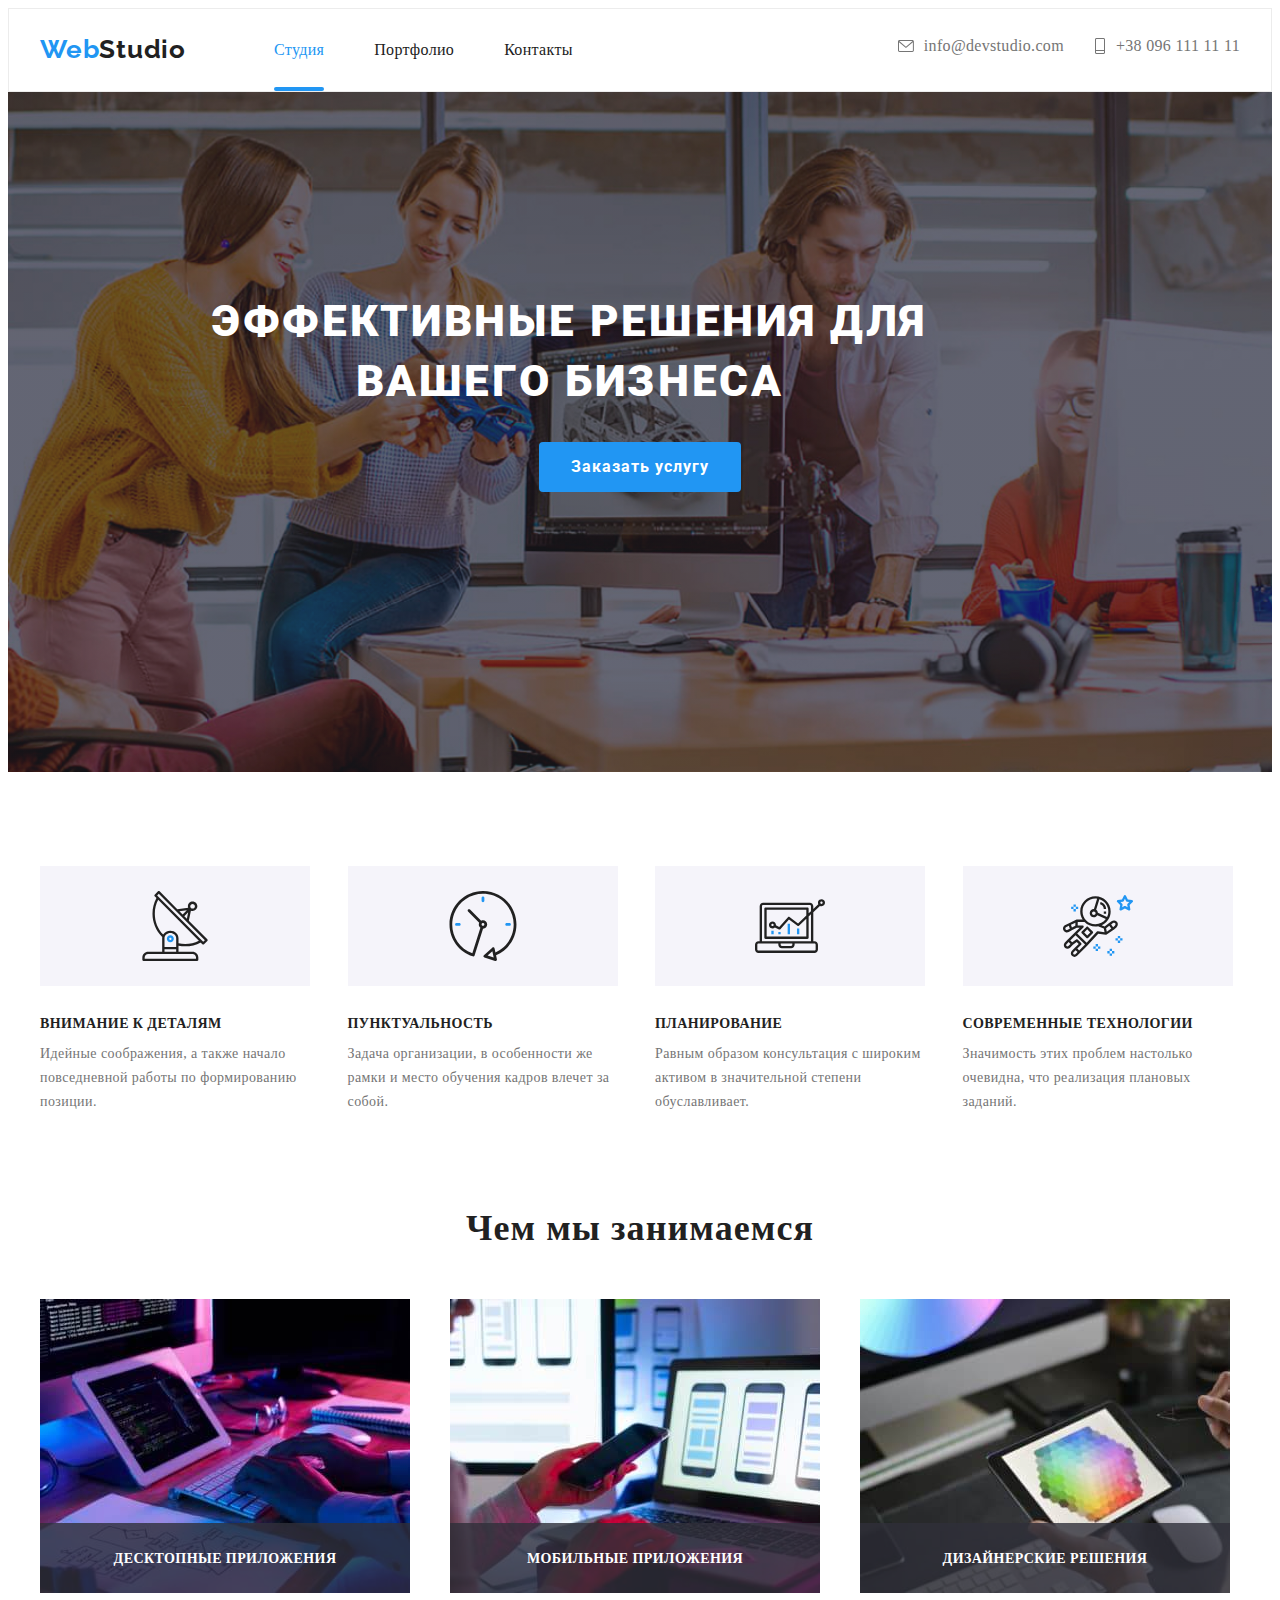
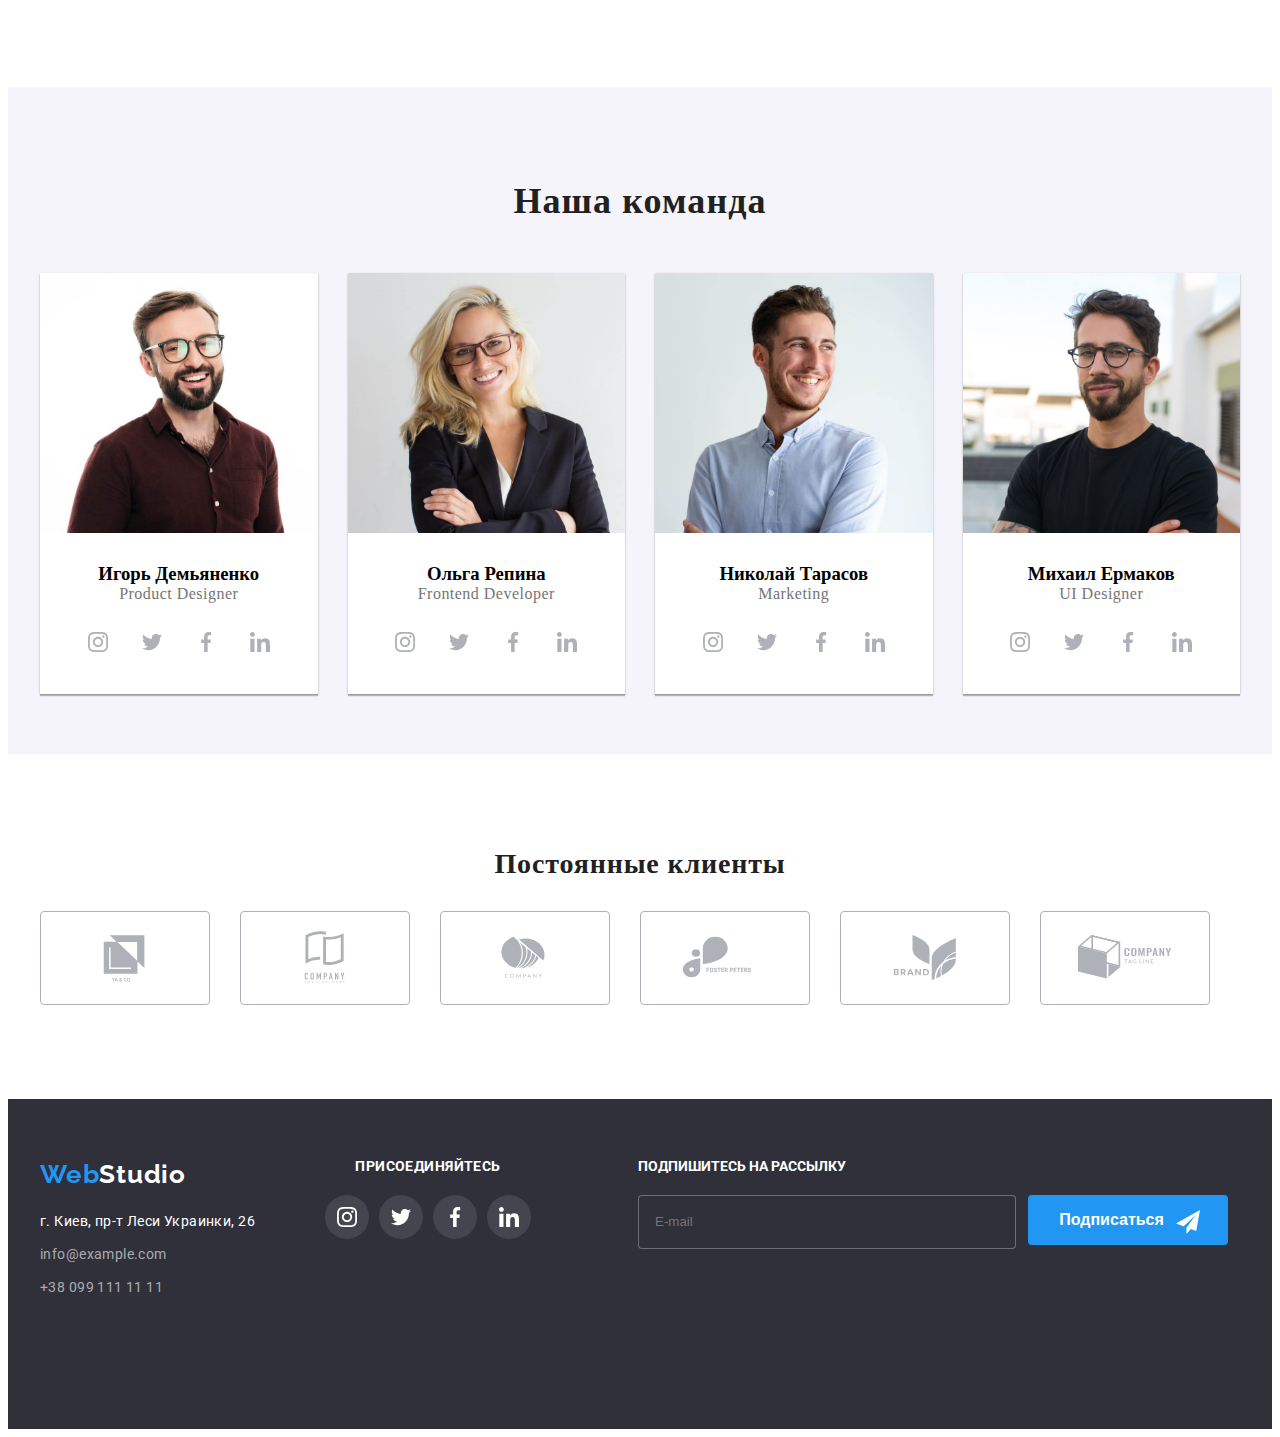
==== commit 2eeea8e2: "add" ====
--- a/index.html
+++ b/index.html
@@ -115,8 +115,9 @@
      <div class="container">
       
          <h1 class="section-two-title">Эффективные решения для вашего бизнеса</h1>
+         <div class="sect-btn">
          <button  type="button" class="section-two-btn " data-modal-open > Заказать услугу</button>
-        
+        </div>
         </div>
      </section>
    
--- a/css/main.min.css
+++ b/css/main.min.css
@@ -1 +1 @@
-:root{--title-color: #212121;--main-title-color:#757575;--hover-footer-color:#2196F3;--fonfocus-color: #FFFFFF;--font-family: "Roboto", sans-serif;--font-size: 36px;--letter-spacing: 0.03em;--line-height: 1.16px }h1,h2,h3,p,ul{margin:0;padding:0}.img{display:block;max-width:100%;height:auto}.body{font-family:"Roboto",sans-serif;font-size:14px;letter-spacing:.03em;color:#757575;background-color:#fff}.container{width:100%;margin:0 auto;padding-left:15px;padding-right:15px}@media screen and (min-width: 320px){.container{max-width:480px}}@media screen and (min-width: 768px){.container{max-width:768px}}@media screen and (min-width: 1200px){.container{max-width:1200px}}.link{text-decoration:none}.list{list-style:none;align-items:center;margin:0;padding:0}.havigation__link.current::after{content:"";display:block;left:0;bottom:0;width:100%;height:4px;background-color:#2196f3;border-radius:2px;position:absolute}.havigation__link.current::after{color:var(--hover-footer-color)}.havigation__link.current{color:var(--hover-footer-color)}.logo{font-family:"Raleway";font-style:normal;font-weight:700;font-size:26px;line-height:1.19;letter-spacing:.03em;color:var(--title-color);margin-right:93px;padding-top:24px;padding-bottom:25px}@media screen and (min-width: 768px){.logo{font-size:26px;line-height:1.19;letter-spacing:.03em;color:var(--title-color);margin-right:88px;padding-top:24px;padding-bottom:25px}}.span{color:var(--hover-footer-color)}@media screen and (min-width: 320px){.havigation__list{display:none;padding:0;margin:0;position:relative}}@media screen and (min-width: 768px){.havigation__list{display:flex;padding:0;margin:0;position:relative}}@media screen and (min-width: 1200px){.havigation__list{display:flex;padding:0;margin:0;position:relative}}.header>.container{display:flex;align-items:center}.header{border:1px solid #ececec}.havigation__item:last-child{margin-right:0}@media screen and (min-width: 1200px){.havigation__item{margin-right:50px}}@media screen and (min-width: 768px){.havigation__item{margin-right:50px}}.havigation{display:flex;align-items:center}.havigation__link{font-weight:500;line-height:1.14;letter-spacing:.02em;color:var(--title-color);display:block;padding-top:32px;padding-bottom:32px;transition:color 250ms cubic-bezier(0.4, 0, 0.2, 1);position:relative}.havigation__link:hover{color:var(--hover-footer-color)}.havigation__link:focus{color:var(--hover-footer-color)}.connect__mail,.connect__tel{font-weight:500;line-height:1.14;letter-spacing:.02em;display:flex;align-items:center;color:#757575;fill:#757575;transition:color 250ms cubic-bezier(0.4, 0, 0.2, 1)}.connect__mail:hover,.connect__mail:focus,.connect__tel:hover,.connect__tel:focus{fill:var(--hover-footer-color);color:var(--hover-footer-color)}.connect__mail link{font-weight:500;line-height:1.14;letter-spacing:.02em;color:var(--main-title-color);margin-left:50px}.connect__tel{font-weight:500;line-height:1.14;letter-spacing:.02em;color:var(--main-title-color)}@media screen and (min-width: 320px){.connect__list{list-style:none;display:none}}.connect__list:hover,.connect__list:focus{color:var(--hover-footer-color)}@media screen and (min-width: 768px){.connect__list{list-style:none;margin-left:27px;display:block}}@media screen and (min-width: 1200px){.connect__list{list-style:none;display:flex}}.connect{margin-left:auto}@media screen and (min-width: 768px){.connect{margin-left:auto}}@media screen and (min-width: 1200px){.connect{margin-left:auto}}@media screen and (min-width: 768px){.connect__item{margin-bottom:8px}}@media screen and (min-width: 1200px){.connect__item{margin-right:30px}}.connect__item:last-child{margin:0}.connect__icon{margin-right:10px;transition:fill 250ms cubic-bezier(0.4, 0, 0.2, 1)}.mob-menu{position:fixed;z-index:1;width:100vw;height:100vh;background-color:#fff;top:0;padding-bottom:48px;padding-top:48px}.mob-menu>.container{display:block;flex-direction:column;height:100%;overflow:auto}@media screen and (min-width: 1200px){.mod-menu-btn{display:none}}@media screen and (min-width: 768px){.mod-menu-btn{display:none}}@media screen and (min-width: 320px){.mod-menu-btn{margin-left:auto;width:30px;height:30px;border:none;background:#fff;border-radius:50%;background-color:rgba(0,0,0,0);position:absolute;align-items:center;justify-content:center;display:flex;top:8px;right:8px;transition:color 250ms cubic-bezier(0.4, 0, 0.2, 1),fill 250ms cubic-bezier(0.4, 0, 0.2, 1)}.mod-menu-btn:focus,.mod-menu-btn:hover{fill:#2196f3}}@media screen and (min-width: 320px){.menu-open{width:40px;height:40px;fill:#212121;display:flex;border:none;background-color:#fff}}@media screen and (min-width: 768px){.menu-open{width:40px;height:40px;fill:#212121;display:none;border:none;background-color:#fff}}.mob-menu-hav__link{font-weight:500;font-size:40px;line-height:1.17;letter-spacing:.02em;color:#212121}.mob-menu-hav__item:not(:last-child){margin-bottom:32px}.mob-menu-connect__tel{font-weight:500;font-size:34px;line-height:1.17;letter-spacing:.02em;color:#2196f3}.mob-menu-connect__item:not(:last-child){margin-bottom:32px;margin-top:32px}.mob-menu-connect__mail{font-weight:500;font-size:24px;line-height:28px;letter-spacing:.02em;color:#757575}.soc-link{font-weight:500;font-size:18px;line-height:1.22;letter-spacing:.02em;color:#2196f3}.soc-item{margin-top:64px;margin-left:20px}.soc-list{display:flex}.soc-item{position:relative;margin-right:20px}.soc-item::before{position:absolute;content:"";width:22px;height:0px;border:1px solid rgba(33,33,33,.2);transform:rotate(90deg);top:10px;left:-30px}.menu__btn{font-family:inherit;font-weight:500;font-size:16px;line-height:1.62;text-align:center;letter-spacing:.03em;color:var(--title-color);padding:6px 22px 6px 22px;border:none;border-radius:4px;transition:background 250ms cubic-bezier(0.4, 0, 0.2, 1),box-shadow 250ms cubic-bezier(0.4, 0, 0.2, 1),color 250ms cubic-bezier(0.4, 0, 0.2, 1)}.menu__btn:hover{background:#2196f3;color:var(--fonfocus-color);box-shadow:0px 3px 1px rgba(0,0,0,.1),0px 1px 2px rgba(0,0,0,.08),0px 2px 2px rgba(0,0,0,.12)}.menu__btn:focus{background:#2196f3;color:var(--fonfocus-color);box-shadow:0px 3px 1px rgba(0,0,0,.1),0px 1px 2px rgba(0,0,0,.08),0px 2px 2px rgba(0,0,0,.12)}@media screen and (min-width: 320px){.menu__item{margin-right:8px;margin-bottom:15px}}@media screen and (min-width: 320px){.menu__list{display:flex;flex-wrap:wrap;margin-left:0;margin-right:8px;padding-bottom:40px}}@media screen and (min-width: 768px){.menu__list{display:flex;margin-bottom:50px;justify-content:center}}.works__link{margin-bottom:4px}.works{display:flex;flex-wrap:wrap;gap:30px}@media screen and (min-width: 1200px){.works__list{flex-basis:calc(33.3333333333% - 30px);background:#fff}}@media screen and (min-width: 768px){.works__list{width:calc((100% - 30px)/2)}}.works__sct{display:block;transition:box-shadow 250ms cubic-bezier(0.4, 0, 0.2, 1)}.works__sct:hover,.works__sct:focus{box-shadow:0px 1px 1px rgba(0,0,0,.12),0px 4px 4px rgba(0,0,0,.06),1px 4px 6px rgba(0,0,0,.16);display:block}.menu{padding-top:94px;padding-bottom:94px}.one__text{border-left:1px solid #eee;border-right:1px solid #eee;border-bottom:1px solid #eee;padding:20px 24px 20px 24px;height:146px}.works-top__text{position:absolute;top:0;color:#fff;background-color:rgba(33,150,243,.9);height:100%;padding:63px 24px;line-height:1.4;font-size:18px;letter-spacing:.03em;transform:translateY(100%);transition:transform 250ms linear}.works__wrap{position:relative;overflow:hidden}.works__list:hover .works-top__text{transform:translateY(0)}.works__link{font-family:"Roboto";font-weight:700;font-size:18px;line-height:2;letter-spacing:.06em;color:var(--title-color)}.works__text{font-size:16px;line-height:1.88;letter-spacing:.03em;color:var(--main-title-color)}.section-two{padding-top:118px;padding-bottom:194px;padding-left:60px;background-color:#2f303a;background-position:center;background-size:cover;max-width:100%;background-image:linear-gradient(rgba(47, 48, 58, 0.4), rgba(47, 48, 58, 0.4)),url(../img/header-mobil.jpg)}@media(min-device-pixel-ratio: 2),(min-resolution: 192dpi),(min-resolution: 2dppx){.section-two{background-image:linear-gradient(rgba(47, 48, 58, 0.4), rgba(47, 48, 58, 0.4)),url(../img/header-mobil-2x.jpg)}}@media screen and (min-width: 768px){.section-two{padding:118px 204px 198px 204px;max-width:1200px;background-image:linear-gradient(rgba(47, 48, 58, 0.4), rgba(47, 48, 58, 0.4)),url(../img/header-tablet.jpg)}}@media screen and (min-width: 768px)and (min-device-pixel-ratio: 2),screen and (min-width: 768px)and (min-resolution: 192dpi),screen and (min-width: 768px)and (min-resolution: 2dppx){.section-two{background-image:linear-gradient(rgba(47, 48, 58, 0.4), rgba(47, 48, 58, 0.4)),url(../img/header-tablet-2x.jpg)}}@media screen and (min-width: 1200px){.section-two{padding-bottom:280px;padding-top:200px;padding-left:452px;padding-right:352px;max-width:100%;background-image:linear-gradient(rgba(47, 48, 58, 0.4), rgba(47, 48, 58, 0.4)),url(../img/header.jpg)}}@media screen and (min-width: 1200px)and (min-device-pixel-ratio: 2),screen and (min-width: 1200px)and (min-resolution: 192dpi),screen and (min-width: 1200px)and (min-resolution: 2dppx){.section-two{background-image:linear-gradient(rgba(47, 48, 58, 0.4), rgba(47, 48, 58, 0.4)),url(../img/header-2x.jpg)}}.section-two .container{padding:0px;margin:0px;margin:0px}@media screen and (min-width: 320px){.section-two .container{max-width:100%}}@media screen and (min-width: 320px){.section-two .container{max-width:767px}}@media screen and (min-width: 768px){.section-two .container{max-width:1200px}}.section-two-btn{font-family:"Roboto";font-style:normal;font-weight:700;font-size:16px;line-height:1.88;letter-spacing:.06em;color:var(--fonfocus-color);margin-top:30px;background-color:#2196f3;border:none;padding:10px 32px 10px 32px;border-radius:4px}.section-two-title{font-family:"Roboto";font-style:normal;font-weight:900;font-size:26px;line-height:1.62;text-align:center;letter-spacing:.06em;text-transform:uppercase;color:#fff;max-width:422px}@media screen and (min-width: 1200px){.section-two-title{font-family:"Roboto";font-style:normal;font-weight:900;font-size:44px;line-height:1.36;text-align:center;letter-spacing:.06em;max-width:695px;color:#fff}}@media screen and (min-width: 768px){.section-two-title{font-size:26px;line-height:1.62;max-width:422px}}.section-three{padding-bottom:94px}.section-three-text{font-weight:400;font-size:14px;line-height:1.71;letter-spacing:.03em;color:var(--main-title-color);margin-right:30px;margin:0 auto}.section-three{padding-top:94px;padding-top:94px}@media screen and (min-width: 768px){.section-three{padding-top:60px;padding-top:60px}}@media screen and (min-width: 1200px){.section-three{padding-top:94px;padding-top:94px}}.section-three-title{text-align:center;padding-top:0px;margin-bottom:50px}.section-three-list{display:flex;flex-wrap:wrap;gap:30px}.section-three-list>.container{padding:0px}@media screen and (min-width: 768px){.section-three-item{width:calc((100% - 30px)/2)}}@media screen and (min-width: 1200px){.section-three-item{width:calc((100% - 90px)/4)}}.section-three-item:last-child{margin-right:0px}.section-three-title{font-weight:700;font-size:36px;line-height:1.16;letter-spacing:.03em;color:#212121}@media screen and (min-width: 320px){.section-three-item-title{font-weight:700;font-size:14px;line-height:1.14;letter-spacing:.03em;color:var(--title-color);margin-top:30px;margin-bottom:10px;text-transform:uppercase}}@media screen and (min-width: 768px){.section-three-item-title{margin-bottom:10px;margin-top:30px;font-size:14px;line-height:1.14}}@media screen and (min-width: 1200px){.section-three-item-title{font-size:14px;line-height:1.14;margin-top:30px;margin-bottom:10px}}.section-four-title{text-align:center;margin-bottom:50px}.section-four-list{display:flex;position:relative;margin-top:50px;margin-left:-30px}.section-four-item{flex-basis:calc(33.3333333333% - 30px);margin-left:30px;display:block;max-width:100%;height:auto}.section-four-title{font-weight:700;font-size:36px;line-height:1.16;letter-spacing:.03em;color:var(--title-color)}@media screen and (min-width: 320px){.section-four{display:none}}@media screen and (min-width: 768px){.section-four{display:none}}@media screen and (min-width: 1200px){.section-four{display:flex;padding-bottom:94px;padding-top:0px}}.content-text{position:absolute;bottom:0;color:#fff;background-color:rgba(47,48,58,.8);font-size:14px;line-height:1.5;letter-spacing:.03em;text-transform:uppercase;font-weight:700;height:70px;width:370px;display:flex;justify-content:center;align-items:center;text-align:center}.section-four-list{position:relative;overflow:hidden}.section-five__list{display:flex;flex-wrap:wrap;margin-top:50px;gap:30px}.section__five{padding-top:60px;padding-bottom:60px;background:#f5f4fa}@media screen and (min-width: 768px){.section__five{padding-top:60px;padding-top:60px}}@media screen and (min-width: 1200px){.section__five{padding-top:94px;padding-top:94px}}.section__five>.container{padding:0px}.section-five__item{text-align:center;background:#fff;box-shadow:0px 1px 3px rgba(0,0,0,.12),0px 1px 1px rgba(0,0,0,.14),0px 2px 1px rgba(0,0,0,.2);width:100%}@media screen and (min-width: 320px){.section-five__item{text-align:center;background:#fff;box-shadow:0px 1px 3px rgba(0,0,0,.12),0px 1px 1px rgba(0,0,0,.14),0px 2px 1px rgba(0,0,0,.2)}.section-five__item img{width:450px;width:100%;height:460px}}@media screen and (min-width: 768px){.section-five__item{text-align:center;background:#fff;box-shadow:0px 1px 3px rgba(0,0,0,.12),0px 1px 1px rgba(0,0,0,.14),0px 2px 1px rgba(0,0,0,.2);width:calc((100% - 30px)/2)}.section-five__item img{width:354px;width:100%;height:374px}}@media screen and (min-width: 1200px){.section-five__item{text-align:center;background:#fff;box-shadow:0px 1px 3px rgba(0,0,0,.12),0px 1px 1px rgba(0,0,0,.14),0px 2px 1px rgba(0,0,0,.2);width:calc((100% - 90px)/4)}.section-five__item img{width:270px;width:100%;height:260px}}.section-five__titles{font-weight:700;font-size:36px;line-height:1.16;letter-spacing:.03em;margin-bottom:50px;text-align:center;color:var(--title-color)}.section-five__text{font-weight:400;font-size:16px;line-height:1.18;letter-spacing:.03em;color:var(--main-title-color);margin:0px auto 16px 0px}@media screen and (min-width: 320px){.section-five__stn{padding-top:30px;padding-bottom:30px;text-align:center}}.komanda__link{width:100%;height:100%;border-radius:50%;display:flex;align-items:center;justify-content:center;fill:#afb1b8;transition:background 250ms cubic-bezier(0.4, 0, 0.2, 1)}.komanda__link:hover,.komanda__link:focus{background-color:#2196f3;fill:#fff}.komanda__icon{transition:fill 250ms cubic-bezier(0.4, 0, 0.2, 1)}.komanda__list{display:flex;justify-content:center}.komanda__item{width:44px;height:44px;margin-right:10px}.komanda__item:last-child{margin-left:0px}.komanda__item:last-child{margin-right:0px}.stn{color:#212121;text-align:center;margin-bottom:20px;padding-top:20px}@media screen and (min-width: 1200px){.clients{font-style:normal;font-weight:700;font-size:36px;line-height:1.16;text-align:center;letter-spacing:.03em;margin-bottom:50px;color:#212121}}@media screen and (min-width: 768px){.clients{font-size:28px;line-height:1.17;text-align:center;margin-bottom:30px}}@media screen and (min-width: 320px){.clients{font-size:28px;line-height:1.17;text-align:center;margin-bottom:30px}}.logo-clients{padding-bottom:94px;padding-top:94px}.logo-clients>.container{padding:0px}@media screen and (min-width: 1200px){.company-link{width:100%;height:100%;width:170px;height:92px;background-color:#fff;display:flex;align-items:center;justify-content:center;fill:#afb1b8;border-radius:4px;border:1px solid #afb1b8;transition:border 250ms cubic-bezier(0.4, 0, 0.2, 1),fill 250ms cubic-bezier(0.4, 0, 0.2, 1)}.company-link:hover,.company-link:focus{fill:var(--hover-footer-color);border:1px solid #2196f3;border-radius:4px}}@media screen and (min-width: 768px){.company-link{width:100%;height:100%;width:226px;height:92px;background-color:#fff;display:flex;align-items:center;justify-content:center;fill:#afb1b8;border-radius:4px;border:1px solid #afb1b8;transition:border 250ms cubic-bezier(0.4, 0, 0.2, 1),fill 250ms cubic-bezier(0.4, 0, 0.2, 1)}.company-link:hover,.company-link:focus{fill:var(--hover-footer-color);border:1px solid #2196f3;border-radius:4px}}@media screen and (min-width: 320px){.company-link{width:210px;height:92px;background-color:#fff;display:flex;align-items:center;justify-content:center;fill:#afb1b8;border-radius:4px;border:1px solid #afb1b8;transition:border 250ms cubic-bezier(0.4, 0, 0.2, 1),fill 250ms cubic-bezier(0.4, 0, 0.2, 1)}.company-link:hover,.company-link:focus{fill:var(--hover-footer-color);border:1px solid #2196f3;border-radius:4px}}.company-list{display:flex;flex-wrap:wrap;gap:30px}.company-list>.container{padding-left:15px;padding-right:15px}@media screen and (min-width: 320px){.company-item{display:flex;width:calc((100% - 30px)/2)}}@media screen and (min-width: 768px){.company-item{width:calc((100% - 60px)/3)}}@media screen and (min-width: 1200px){.company-item{width:calc((100% - 180px)/6)}}.company-item:last-child{margin-right:0px}@media screen and (min-width: 1200px){.company-logo{width:106px;height:60px;margin:16px 32px 16px 32px;transition:fill 250ms cubic-bezier(0.4, 0, 0.2, 1);text-align:center}}.footer-link{font-weight:400;line-height:1.71;letter-spacing:.03em;color:rgba(255,255,255,.6)}.footer,.footer-two{padding-bottom:60px;padding-top:60px;background:#2f303a;margin:0}@media screen and (min-width: 1200px){.footer-two-address{margin-top:20px}}@media screen and (min-width: 768px){.footer-two-address{margin-top:20px;padding-left:0px}}@media screen and (min-width: 320px){.footer-two-address{margin-top:20px}}@media screen and (min-width: 320px){.ubout-content{text-align:center;margin-bottom:60px}}@media screen and (min-width: 768px){.ubout-content{margin-right:165px}}@media screen and (min-width: 1200px){.ubout-content{text-align:left;margin-right:70px}}.footer-address{margin-top:20px;font-style:normal}.footer-logo{font-family:"Raleway";font-style:normal;font-weight:700;font-size:26px;line-height:1.19;letter-spacing:.03em;color:var(--title-color);color:#fff}.footer-item{margin-bottom:9px;font-style:normal}.footer-item:last-child{margin:0}@media screen and (min-width: 1200px){.footer-item-links{width:44px;height:44px;margin-right:10px}}@media screen and (min-width: 768px){.footer-item-links{width:44px;height:44px;margin-right:10px;text-align:center}}@media screen and (min-width: 320px){.footer-item-links{width:44px;height:44px;margin-right:10px;text-align:center}}.footer-item-links:last-child{margin-right:0px}@media screen and (min-width: 1200px){.footer-list-links{text-align:center;justify-content:center;display:flex}}@media screen and (min-width: 768px){.footer-list-links{display:flex;text-align:center;justify-content:center}}@media screen and (min-width: 320px){.footer-list-links{display:flex;text-align:center;justify-content:center}}@media screen and (min-width: 1200px){.footer .container{display:flex;padding:0px}}@media screen and (min-width: 768px){.footer .container{display:flex;flex-wrap:wrap;justify-content:center;padding:0}}@media screen and (min-width: 1200px){.footer-icon{margin-right:auto}}@media screen and (min-width: 320px){.footer-icon{margin-bottom:60px}}@media screen and (min-width: 1200px){.input-btn{margin-left:12px;margin-top:36px}}@media screen and (min-width: 1200px){.footer-title{margin-bottom:20px;font-family:"Roboto";font-style:normal;font-weight:700;font-size:14px;line-height:1.14;letter-spacing:.03em;text-transform:uppercase;color:#fff}}@media screen and (min-width: 768px){.footer-title{margin-bottom:20px;text-align:center;font-style:normal;font-weight:700;font-size:14px;line-height:1.14;letter-spacing:.03em;text-transform:uppercase;color:#fff}}@media screen and (min-width: 320px){.footer-title{margin-bottom:20px;text-align:center;font-style:normal;font-weight:700;font-size:14px;line-height:1.14;letter-spacing:.03em;text-transform:uppercase;color:#fff}}.footer-two-logo{font-family:"Raleway";font-style:normal;font-weight:700;font-size:26px;line-height:1.19;letter-spacing:.03em;margin-top:444px;color:#fff;padding-left:0px}.footer-two-link{font-weight:400;line-height:1.71;letter-spacing:.03em;color:rgba(255,255,255,.6)}.footer-two-item{margin-bottom:9px;font-style:normal;font-family:"Roboto";font-weight:400;font-size:14px;line-height:1.71;letter-spacing:.03em;color:#fff}.footer-two-links{color:#fff}.footer-links{color:#fff}.icon-link{width:100%;height:100%;background-color:rgba(255,255,255,.1);border-radius:50%;display:flex;align-items:center;justify-content:center;fill:#fff;transition:background 250ms cubic-bezier(0.4, 0, 0.2, 1)}.icon-link:hover,.icon-link:focus{background:var(--hover-footer-color);fill:#fff}@media screen and (min-width: 1200px){.footer-input{color:#fff;height:50px;border:1px solid rgba(255,255,255,.3);border-radius:4px;background:#2f303a;outline:none;color:#fff;max-width:358px;width:100%}}@media screen and (min-width: 768px){.footer-input{max-width:358px}}@media screen and (min-width: 320px){.footer-input{width:100%;max-width:100%}}.email-title{font-family:"Roboto";font-weight:700;font-size:14px;line-height:1.14;text-transform:uppercase;color:#fff;margin-bottom:20px}.footer-two-list{margin-left:0px}@media screen and (min-width: 1200px){.form-cont{display:flex;margin-right:12px}}@media screen and (min-width: 768px){.form-email{text-align:center}}.email-btn{width:200px;height:50px;background:#2196f3;border-radius:4px;font-weight:700;font-size:16px;line-height:1.88;padding:10px 62px 10px 29px;color:#fff;border:none;margin-left:12px}@media screen and (min-width: 320px){.benefits-item{width:100%;height:100%;width:450px;height:120px;background-color:#f5f4fa;display:flex;align-items:center;justify-content:center;fill:#afb1b8}}@media screen and (min-width: 768px){.benefits-item{width:100%;height:100%;width:354px;height:120px;background-color:#f5f4fa;display:flex;align-items:center;justify-content:center;fill:#afb1b8}}@media screen and (min-width: 1200px){.benefits-item{width:100%;height:100%;width:270px;height:120px;background-color:#f5f4fa;display:flex;align-items:center;justify-content:center;fill:#afb1b8}}.benefits-link:hover,.benefits-link:focus{background:#f5f4fa;border-radius:4px}.benefits-item:last-child{margin-right:0px}.backdrop{width:100%;height:100%;background-color:rgba(0,0,0,.2);position:fixed;top:0;transition:opacity 250ms,visibility 250ms cubic-bezier(0.4, 0, 0.2, 1)}.modal{width:528px;min-height:581px;background-color:#fff;border-radius:4px;position:absolute;top:50%;left:50%;justify-content:center;align-items:center;transform:translate(-50%, -50%) scale(1);padding:40px}.modal-close-btn{width:30px;height:30px;border:1px solid rgba(0,0,0,.1);background:#fff;border-radius:50%;background-color:rgba(0,0,0,0);position:absolute;align-items:center;justify-content:center;display:flex;top:8px;right:8px;transition:color 250ms cubic-bezier(0.4, 0, 0.2, 1),fill 250ms cubic-bezier(0.4, 0, 0.2, 1)}.modal-close-btn:focus,.modal-close-btn:hover{fill:#2196f3}.backdrop .is-hidden .modal{transform:translate(-50%, -50%) scale(1)}.modal-title{font-weight:700;font-size:20px;line-height:1.15;text-align:center;letter-spacing:.02em;color:#212121}.model-input{width:100%;height:40px;border:1px solid rgba(33,33,33,.2);border-radius:4px;padding-left:42px;transition:background 250ms cubic-bezier(0.4, 0, 0.2, 1);outline:none}.model-input:focus{border-color:#2196f3}.model-label{font-weight:400;font-size:12px;line-height:1.16;color:#757575;display:block;margin-top:10px;margin-bottom:4px}.model-text{width:100%;height:120px;border:1px solid rgba(33,33,33,.2);border-radius:4px;resize:none;padding:12px 16px;outline:none}.model-text:focus{border-color:#2196f3}.modal-icon{position:absolute;left:12px;top:50%;transform:translateY(-50%);transition:background 250ms cubic-bezier(0.4, 0, 0.2, 1)}.modal-check:checked+.check-text::before{background-color:#2196f3;background-image:url(../img/check.svg);background-repeat:no-repeat;background-position:center;border:none;transition:border-color 250ms cubic-bezier(0.4, 0, 0.2, 1)}.modal-check:focus+.check-text::before{border-color:#2196f3}.model-input:focus+.modal-icon{fill:#2196f3}.modal-btn{position:absolute;font-weight:700;font-size:16px;line-height:1.8;text-align:center;border-radius:4px;color:#fff;background-color:#2196f3;width:200px;height:50px;border:none;margin-top:30px;margin-left:124px}.input-wrap{position:relative}.is-hidden{opacity:0;pointer-events:none}.visually-hidden{text-align:center;position:absolute;width:1px;height:1px;margin:-1px;border:0;padding:0;white-space:nowrap;clip-path:inset(100%);clip:rect(0 0 0 0);overflow:hidden}.check-text{font-weight:400;font-size:14px;line-height:1.71;color:#757575;align-items:center;display:flex;justify-content:center;position:relative}.check-text::before{content:"";width:16px;height:16px;border-radius:2px;margin-right:8px;border:2px solid #212121}.label-text{font-weight:400;font-size:14px;line-height:1.71;color:#2196f3;margin-left:4px}.mob-backdrop{width:100vw;height:100vh;background-color:#fff;position:fixed;top:0;transition:opacity 250ms,visibility 250ms cubic-bezier(0.4, 0, 0.2, 1);padding:40px}.mob-modal{width:528px;min-height:581px;background-color:#fff;border-radius:4px;position:absolute;top:50%;left:50%;justify-content:center;align-items:center;transform:translate(-50%, -50%) scale(1);padding:40px}.mob-modal-close-btn{width:30px;height:30px;border:1px solid rgba(0,0,0,.1);background:#fff;border-radius:50%;background-color:rgba(0,0,0,0);position:absolute;align-items:center;justify-content:center;display:flex;top:8px;right:8px;transition:color 250ms cubic-bezier(0.4, 0, 0.2, 1),fill 250ms cubic-bezier(0.4, 0, 0.2, 1)}.mob-modal-close-btn:focus,.mob-modal-close-btn:hover{fill:#2196f3}.mob-backdrop .is-hidden .mob-modal{transform:translate(-50%, -50%) scale(1)}.mob-modal-title{font-weight:700;font-size:20px;line-height:1.5;text-align:center;letter-spacing:.03em;color:#212121}.mob-model-input{width:100%;height:40px;border:1px solid rgba(33,33,33,.2);border-radius:4px;padding-left:42px;transition:background 250ms cubic-bezier(0.4, 0, 0.2, 1);outline:none}.mob-model-input:focus{border-color:#2196f3}.mob-model-label{font-weight:400;font-size:12px;line-height:1.16;color:#757575;display:block;margin-top:10px;margin-bottom:4px}.mob-model-text{width:100%;height:120px;border:1px solid rgba(33,33,33,.2);border-radius:4px;resize:none;padding:12px 16px;outline:none}.mob-model-text:focus{border-color:#2196f3}.mob-modal-icon{position:absolute;left:12px;top:50%;transform:translateY(-50%);transition:background 250ms cubic-bezier(0.4, 0, 0.2, 1)}.mob-modal-check:checked+.mob-check-text::before{background-color:#2196f3;background-image:url(../img/check.svg);background-repeat:no-repeat;background-position:center;border:none;transition:border-color 250ms cubic-bezier(0.4, 0, 0.2, 1)}.mob-modal-check:focus+.mob-check-text::before{border-color:#2196f3}.mob-model-input:focus+.mob-modal-icon{fill:#2196f3}.mob-modal-btn{position:absolute;font-weight:700;font-size:16px;line-height:1.8;text-align:center;border-radius:4px;color:#fff;background-color:#2196f3;width:200px;height:50px;border:none;margin-top:30px;margin-left:124px}.visually-hidden{text-align:center;position:absolute;width:1px;height:1px;margin:-1px;border:0;padding:0;white-space:nowrap;clip-path:inset(100%);clip:rect(0 0 0 0);overflow:hidden}.mob-check-text{font-weight:400;font-size:14px;line-height:1.71;color:#757575;align-items:center;display:flex;justify-content:center;position:relative}.mob-check-text::before{content:"";width:16px;height:16px;border-radius:2px;margin-right:8px;border:2px solid #212121}.mob-label-text{font-weight:400;font-size:14px;line-height:1.71;color:#2196f3;margin-left:4px}/*# sourceMappingURL=main.min.css.map */+:root{--title-color: #212121;--main-title-color:#757575;--hover-footer-color:#2196F3;--fonfocus-color: #FFFFFF;--font-family: "Roboto", sans-serif;--font-size: 36px;--letter-spacing: 0.03em;--line-height: 1.16px }h1,h2,h3,p,ul{margin:0;padding:0}.img{display:block;max-width:100%;height:auto}.body{font-family:"Roboto",sans-serif;font-size:14px;letter-spacing:.03em;color:#757575;background-color:#fff}.container{width:100%;margin:0 auto;padding-left:15px;padding-right:15px}@media screen and (min-width: 320px){.container{max-width:480px}}@media screen and (min-width: 768px){.container{max-width:768px}}@media screen and (min-width: 1200px){.container{max-width:1200px}}.link{text-decoration:none}.list{list-style:none;align-items:center;margin:0;padding:0}.havigation__link.current::after{content:"";display:block;left:0;bottom:0;width:100%;height:4px;background-color:#2196f3;border-radius:2px;position:absolute}.havigation__link.current::after{color:var(--hover-footer-color)}.havigation__link.current{color:var(--hover-footer-color)}.logo{font-family:"Raleway";font-style:normal;font-weight:700;font-size:26px;line-height:1.19;letter-spacing:.03em;color:var(--title-color);margin-right:93px;padding-top:24px;padding-bottom:25px}@media screen and (min-width: 768px){.logo{font-size:26px;line-height:1.19;letter-spacing:.03em;color:var(--title-color);margin-right:88px;padding-top:24px;padding-bottom:25px}}.span{color:var(--hover-footer-color)}@media screen and (min-width: 320px){.havigation__list{display:none;padding:0;margin:0;position:relative}}@media screen and (min-width: 768px){.havigation__list{display:flex;padding:0;margin:0;position:relative}}@media screen and (min-width: 1200px){.havigation__list{display:flex;padding:0;margin:0;position:relative}}.header>.container{display:flex;align-items:center}.header{border:1px solid #ececec}.havigation__item:last-child{margin-right:0}@media screen and (min-width: 1200px){.havigation__item{margin-right:50px}}@media screen and (min-width: 768px){.havigation__item{margin-right:50px}}.havigation{display:flex;align-items:center}.havigation__link{font-weight:500;line-height:1.14;letter-spacing:.02em;color:var(--title-color);display:block;padding-top:32px;padding-bottom:32px;transition:color 250ms cubic-bezier(0.4, 0, 0.2, 1);position:relative}.havigation__link:hover{color:var(--hover-footer-color)}.havigation__link:focus{color:var(--hover-footer-color)}.connect__mail,.connect__tel{font-weight:500;line-height:1.14;letter-spacing:.02em;display:flex;align-items:center;color:#757575;fill:#757575;transition:color 250ms cubic-bezier(0.4, 0, 0.2, 1)}.connect__mail:hover,.connect__mail:focus,.connect__tel:hover,.connect__tel:focus{fill:var(--hover-footer-color);color:var(--hover-footer-color)}.connect__mail link{font-weight:500;line-height:1.14;letter-spacing:.02em;color:var(--main-title-color);margin-left:50px}.connect__tel{font-weight:500;line-height:1.14;letter-spacing:.02em;color:var(--main-title-color)}@media screen and (min-width: 320px){.connect__list{list-style:none;display:none}}.connect__list:hover,.connect__list:focus{color:var(--hover-footer-color)}@media screen and (min-width: 768px){.connect__list{list-style:none;margin-left:27px;display:block}}@media screen and (min-width: 1200px){.connect__list{list-style:none;display:flex}}.connect{margin-left:auto}@media screen and (min-width: 768px){.connect{margin-left:auto}}@media screen and (min-width: 1200px){.connect{margin-left:auto}}@media screen and (min-width: 768px){.connect__item{margin-bottom:8px}}@media screen and (min-width: 1200px){.connect__item{margin-right:30px}}.connect__item:last-child{margin:0}.connect__icon{margin-right:10px;transition:fill 250ms cubic-bezier(0.4, 0, 0.2, 1)}.mob-menu{position:fixed;z-index:1;width:100vw;height:100vh;background-color:#fff;top:0;padding-bottom:48px;padding-top:48px}.mob-menu>.container{display:block;flex-direction:column;height:100%;overflow:auto}@media screen and (min-width: 1200px){.mod-menu-btn{display:none}}@media screen and (min-width: 768px){.mod-menu-btn{display:none}}@media screen and (min-width: 320px){.mod-menu-btn{margin-left:auto;width:30px;height:30px;border:none;background:#fff;border-radius:50%;background-color:rgba(0,0,0,0);position:absolute;align-items:center;justify-content:center;display:flex;top:8px;right:8px;transition:color 250ms cubic-bezier(0.4, 0, 0.2, 1),fill 250ms cubic-bezier(0.4, 0, 0.2, 1)}.mod-menu-btn:focus,.mod-menu-btn:hover{fill:#2196f3}}@media screen and (min-width: 320px){.menu-open{width:40px;height:40px;fill:#212121;display:flex;border:none;background-color:#fff}}@media screen and (min-width: 768px){.menu-open{width:40px;height:40px;fill:#212121;display:none;border:none;background-color:#fff}}.mob-menu-hav__link{font-weight:500;font-size:40px;line-height:1.17;letter-spacing:.02em;color:#212121}.mob-menu-hav__item:not(:last-child){margin-bottom:32px}.mob-menu-connect__tel{font-weight:500;font-size:34px;line-height:1.17;letter-spacing:.02em;color:#2196f3}.mob-menu-connect__item:not(:last-child){margin-bottom:32px;margin-top:32px}.mob-menu-connect__mail{font-weight:500;font-size:24px;line-height:28px;letter-spacing:.02em;color:#757575}.soc-link{font-weight:500;font-size:18px;line-height:1.22;letter-spacing:.02em;color:#2196f3}.soc-item{margin-top:64px;margin-left:20px}.soc-list{display:flex}.soc-item{position:relative;margin-right:20px}.soc-item::before{position:absolute;content:"";width:22px;height:0px;border:1px solid rgba(33,33,33,.2);transform:rotate(90deg);top:10px;left:-30px}.menu__btn{font-family:inherit;font-weight:500;font-size:16px;line-height:1.62;text-align:center;letter-spacing:.03em;color:var(--title-color);padding:6px 22px 6px 22px;border:none;border-radius:4px;transition:background 250ms cubic-bezier(0.4, 0, 0.2, 1),box-shadow 250ms cubic-bezier(0.4, 0, 0.2, 1),color 250ms cubic-bezier(0.4, 0, 0.2, 1)}.menu__btn:hover{background:#2196f3;color:var(--fonfocus-color);box-shadow:0px 3px 1px rgba(0,0,0,.1),0px 1px 2px rgba(0,0,0,.08),0px 2px 2px rgba(0,0,0,.12)}.menu__btn:focus{background:#2196f3;color:var(--fonfocus-color);box-shadow:0px 3px 1px rgba(0,0,0,.1),0px 1px 2px rgba(0,0,0,.08),0px 2px 2px rgba(0,0,0,.12)}@media screen and (min-width: 320px){.menu__item{margin-right:8px;margin-bottom:15px}}@media screen and (min-width: 320px){.menu__list{display:flex;flex-wrap:wrap;margin-left:0;margin-right:8px;padding-bottom:40px}}@media screen and (min-width: 768px){.menu__list{display:flex;margin-bottom:50px;justify-content:center}}.works__link{margin-bottom:4px}.works{display:flex;flex-wrap:wrap;gap:30px}@media screen and (min-width: 1200px){.works__list{flex-basis:calc(33.3333333333% - 30px);background:#fff}}@media screen and (min-width: 768px){.works__list{width:calc((100% - 30px)/2)}}.works__sct{display:block;transition:box-shadow 250ms cubic-bezier(0.4, 0, 0.2, 1)}.works__sct:hover,.works__sct:focus{box-shadow:0px 1px 1px rgba(0,0,0,.12),0px 4px 4px rgba(0,0,0,.06),1px 4px 6px rgba(0,0,0,.16);display:block}.menu{padding-top:94px;padding-bottom:94px}.one__text{border-left:1px solid #eee;border-right:1px solid #eee;border-bottom:1px solid #eee;padding:20px 24px 20px 24px;height:146px}.works-top__text{position:absolute;top:0;color:#fff;background-color:rgba(33,150,243,.9);height:100%;padding:63px 24px;line-height:1.4;font-size:18px;letter-spacing:.03em;transform:translateY(100%);transition:transform 250ms linear}.works__wrap{position:relative;overflow:hidden}.works__list:hover .works-top__text{transform:translateY(0)}.works__link{font-family:"Roboto";font-weight:700;font-size:18px;line-height:2;letter-spacing:.06em;color:var(--title-color)}.works__text{font-size:16px;line-height:1.88;letter-spacing:.03em;color:var(--main-title-color)}.section-two{padding-top:118px;padding-bottom:194px;padding-left:60px;padding-right:60px;background-color:#2f303a;background-position:center;background-size:cover;max-width:100%;background-image:linear-gradient(rgba(47, 48, 58, 0.4), rgba(47, 48, 58, 0.4)),url(../img/header-mobil.jpg)}@media(min-device-pixel-ratio: 2),(min-resolution: 192dpi),(min-resolution: 2dppx){.section-two{background-image:linear-gradient(rgba(47, 48, 58, 0.4), rgba(47, 48, 58, 0.4)),url(../img/header-mobil-2x.jpg)}}@media screen and (min-width: 768px){.section-two{padding:118px 204px 198px 204px;max-width:1200px;background-image:linear-gradient(rgba(47, 48, 58, 0.4), rgba(47, 48, 58, 0.4)),url(../img/header-tablet.jpg)}}@media screen and (min-width: 768px)and (min-device-pixel-ratio: 2),screen and (min-width: 768px)and (min-resolution: 192dpi),screen and (min-width: 768px)and (min-resolution: 2dppx){.section-two{background-image:linear-gradient(rgba(47, 48, 58, 0.4), rgba(47, 48, 58, 0.4)),url(../img/header-tablet-2x.jpg)}}@media screen and (min-width: 1200px){.section-two{padding-bottom:280px;padding-top:200px;max-width:100%;background-image:linear-gradient(rgba(47, 48, 58, 0.4), rgba(47, 48, 58, 0.4)),url(../img/header.jpg)}}@media screen and (min-width: 1200px)and (min-device-pixel-ratio: 2),screen and (min-width: 1200px)and (min-resolution: 192dpi),screen and (min-width: 1200px)and (min-resolution: 2dppx){.section-two{background-image:linear-gradient(rgba(47, 48, 58, 0.4), rgba(47, 48, 58, 0.4)),url(../img/header-2x.jpg)}}.section-two .container{padding:0px;margin:0px;margin:0px}@media screen and (min-width: 320px){.section-two .container{max-width:100%}}@media screen and (min-width: 768px){.section-two .container{max-width:1200px}}@media screen and (min-width: 1200px){.section-two .container{max-width:1200px}}.section-two-btn{font-family:"Roboto";font-style:normal;font-weight:700;font-size:16px;line-height:1.88;letter-spacing:.06em;color:var(--fonfocus-color);margin-top:30px;background-color:#2196f3;border:none;padding:10px 32px 10px 32px;border-radius:4px}.section-two-title{font-family:"Roboto";font-style:normal;font-weight:900;font-size:26px;line-height:1.62;text-align:center;letter-spacing:.06em;text-transform:uppercase;color:#fff;max-width:422px}@media screen and (min-width: 768px){.section-two-title{font-size:26px;line-height:1.62;max-width:422px}}@media screen and (min-width: 1200px){.section-two-title{font-family:"Roboto";font-style:normal;font-weight:900;font-size:44px;line-height:1.36;text-align:center;letter-spacing:.06em;max-width:715px;color:#fff}}.sect-btn{text-align:center}.section-three{padding-bottom:94px}.section-three-text{font-weight:400;font-size:14px;line-height:1.71;letter-spacing:.03em;color:var(--main-title-color);margin-right:30px;margin:0 auto}.section-three{padding-top:94px;padding-top:94px}@media screen and (min-width: 768px){.section-three{padding-top:60px;padding-top:60px}}@media screen and (min-width: 1200px){.section-three{padding-top:94px;padding-top:94px}}.section-three-title{text-align:center;padding-top:0px;margin-bottom:50px}.section-three-list{display:flex;flex-wrap:wrap;gap:30px}.section-three-list>.container{padding:0px}@media screen and (min-width: 768px){.section-three-item{width:calc((100% - 30px)/2)}}@media screen and (min-width: 1200px){.section-three-item{width:calc((100% - 90px)/4)}}.section-three-item:last-child{margin-right:0px}.section-three-title{font-weight:700;font-size:36px;line-height:1.16;letter-spacing:.03em;color:#212121}@media screen and (min-width: 320px){.section-three-item-title{font-weight:700;font-size:14px;line-height:1.14;letter-spacing:.03em;color:var(--title-color);margin-top:30px;margin-bottom:10px;text-transform:uppercase}}@media screen and (min-width: 768px){.section-three-item-title{margin-bottom:10px;margin-top:30px;font-size:14px;line-height:1.14}}@media screen and (min-width: 1200px){.section-three-item-title{font-size:14px;line-height:1.14;margin-top:30px;margin-bottom:10px}}.section-four-title{text-align:center;margin-bottom:50px}.section-four-list{display:flex;position:relative;margin-top:50px;margin-left:-30px}.section-four-item{flex-basis:calc(33.3333333333% - 30px);margin-left:30px;display:block;max-width:100%;height:auto}.section-four-title{font-weight:700;font-size:36px;line-height:1.16;letter-spacing:.03em;color:var(--title-color)}@media screen and (min-width: 320px){.section-four{display:none}}@media screen and (min-width: 768px){.section-four{display:none}}@media screen and (min-width: 1200px){.section-four{display:flex;padding-bottom:94px;padding-top:0px}}.content-text{position:absolute;bottom:0;color:#fff;background-color:rgba(47,48,58,.8);font-size:14px;line-height:1.5;letter-spacing:.03em;text-transform:uppercase;font-weight:700;height:70px;width:370px;display:flex;justify-content:center;align-items:center;text-align:center}.section-four-list{position:relative;overflow:hidden}.section-five__list{display:flex;flex-wrap:wrap;margin-top:50px;gap:30px}.section__five{padding-top:60px;padding-bottom:60px;background:#f5f4fa}@media screen and (min-width: 768px){.section__five{padding-top:60px;padding-top:60px}}@media screen and (min-width: 1200px){.section__five{padding-top:94px;padding-top:94px}}.section__five>.container{padding:0px}.section-five__item{text-align:center;background:#fff;box-shadow:0px 1px 3px rgba(0,0,0,.12),0px 1px 1px rgba(0,0,0,.14),0px 2px 1px rgba(0,0,0,.2);width:100%}@media screen and (min-width: 320px){.section-five__item{text-align:center;background:#fff;box-shadow:0px 1px 3px rgba(0,0,0,.12),0px 1px 1px rgba(0,0,0,.14),0px 2px 1px rgba(0,0,0,.2)}.section-five__item img{width:450px;width:100%;height:460px}}@media screen and (min-width: 768px){.section-five__item{text-align:center;background:#fff;box-shadow:0px 1px 3px rgba(0,0,0,.12),0px 1px 1px rgba(0,0,0,.14),0px 2px 1px rgba(0,0,0,.2);width:calc((100% - 30px)/2)}.section-five__item img{width:354px;width:100%;height:374px}}@media screen and (min-width: 1200px){.section-five__item{text-align:center;background:#fff;box-shadow:0px 1px 3px rgba(0,0,0,.12),0px 1px 1px rgba(0,0,0,.14),0px 2px 1px rgba(0,0,0,.2);width:calc((100% - 90px)/4)}.section-five__item img{width:270px;width:100%;height:260px}}.section-five__titles{font-weight:700;font-size:36px;line-height:1.16;letter-spacing:.03em;margin-bottom:50px;text-align:center;color:var(--title-color)}.section-five__text{font-weight:400;font-size:16px;line-height:1.18;letter-spacing:.03em;color:var(--main-title-color);margin:0px auto 16px 0px}@media screen and (min-width: 320px){.section-five__stn{padding-top:30px;padding-bottom:30px;text-align:center}}.komanda__link{width:100%;height:100%;border-radius:50%;display:flex;align-items:center;justify-content:center;fill:#afb1b8;transition:background 250ms cubic-bezier(0.4, 0, 0.2, 1)}.komanda__link:hover,.komanda__link:focus{background-color:#2196f3;fill:#fff}.komanda__icon{transition:fill 250ms cubic-bezier(0.4, 0, 0.2, 1)}.komanda__list{display:flex;justify-content:center}.komanda__item{width:44px;height:44px;margin-right:10px}.komanda__item:last-child{margin-left:0px}.komanda__item:last-child{margin-right:0px}.stn{color:#212121;text-align:center;margin-bottom:20px;padding-top:20px}@media screen and (min-width: 1200px){.clients{font-style:normal;font-weight:700;font-size:36px;line-height:1.16;text-align:center;letter-spacing:.03em;margin-bottom:50px;color:#212121}}@media screen and (min-width: 768px){.clients{font-size:28px;line-height:1.17;text-align:center;margin-bottom:30px}}@media screen and (min-width: 320px){.clients{font-size:28px;line-height:1.17;text-align:center;margin-bottom:30px}}.logo-clients{padding-bottom:94px;padding-top:94px}.logo-clients>.container{padding:0px}@media screen and (min-width: 1200px){.company-link{width:100%;height:100%;width:170px;height:92px;background-color:#fff;display:flex;align-items:center;justify-content:center;fill:#afb1b8;border-radius:4px;border:1px solid #afb1b8;transition:border 250ms cubic-bezier(0.4, 0, 0.2, 1),fill 250ms cubic-bezier(0.4, 0, 0.2, 1)}.company-link:hover,.company-link:focus{fill:var(--hover-footer-color);border:1px solid #2196f3;border-radius:4px}}@media screen and (min-width: 768px){.company-link{width:100%;height:100%;width:226px;height:92px;background-color:#fff;display:flex;align-items:center;justify-content:center;fill:#afb1b8;border-radius:4px;border:1px solid #afb1b8;transition:border 250ms cubic-bezier(0.4, 0, 0.2, 1),fill 250ms cubic-bezier(0.4, 0, 0.2, 1)}.company-link:hover,.company-link:focus{fill:var(--hover-footer-color);border:1px solid #2196f3;border-radius:4px}}@media screen and (min-width: 320px){.company-link{width:210px;height:92px;background-color:#fff;display:flex;align-items:center;justify-content:center;fill:#afb1b8;border-radius:4px;border:1px solid #afb1b8;transition:border 250ms cubic-bezier(0.4, 0, 0.2, 1),fill 250ms cubic-bezier(0.4, 0, 0.2, 1)}.company-link:hover,.company-link:focus{fill:var(--hover-footer-color);border:1px solid #2196f3;border-radius:4px}}.company-list{display:flex;flex-wrap:wrap;gap:30px}.company-list>.container{padding-left:15px;padding-right:15px}@media screen and (min-width: 320px){.company-item{display:flex;width:calc((100% - 30px)/2)}}@media screen and (min-width: 768px){.company-item{width:calc((100% - 60px)/3)}}@media screen and (min-width: 1200px){.company-item{width:calc((100% - 180px)/6)}}.company-item:last-child{margin-right:0px}@media screen and (min-width: 1200px){.company-logo{width:106px;height:60px;margin:16px 32px 16px 32px;transition:fill 250ms cubic-bezier(0.4, 0, 0.2, 1);text-align:center}}.footer-link{font-weight:400;line-height:1.71;letter-spacing:.03em;color:rgba(255,255,255,.6)}.footer,.footer-two{padding-bottom:60px;padding-top:60px;background:#2f303a;margin:0}@media screen and (min-width: 1200px){.footer-two-address{margin-top:20px}}@media screen and (min-width: 768px){.footer-two-address{margin-top:20px;padding-left:0px}}@media screen and (min-width: 320px){.footer-two-address{margin-top:20px}}@media screen and (min-width: 320px){.ubout-content{text-align:center;margin-bottom:60px}}@media screen and (min-width: 768px){.ubout-content{margin-right:165px}}@media screen and (min-width: 1200px){.ubout-content{text-align:left;margin-right:70px}}.footer-address{margin-top:20px;font-style:normal}.footer-logo{font-family:"Raleway";font-style:normal;font-weight:700;font-size:26px;line-height:1.19;letter-spacing:.03em;color:var(--title-color);color:#fff}.footer-item{margin-bottom:9px;font-style:normal}.footer-item:last-child{margin:0}@media screen and (min-width: 1200px){.footer-item-links{width:44px;height:44px;margin-right:10px}}@media screen and (min-width: 768px){.footer-item-links{width:44px;height:44px;margin-right:10px;text-align:center}}@media screen and (min-width: 320px){.footer-item-links{width:44px;height:44px;margin-right:10px;text-align:center}}.footer-item-links:last-child{margin-right:0px}@media screen and (min-width: 1200px){.footer-list-links{text-align:center;justify-content:center;display:flex}}@media screen and (min-width: 768px){.footer-list-links{display:flex;text-align:center;justify-content:center}}@media screen and (min-width: 320px){.footer-list-links{display:flex;text-align:center;justify-content:center}}@media screen and (min-width: 1200px){.footer .container{display:flex;padding:0px}}@media screen and (min-width: 768px){.footer .container{display:flex;flex-wrap:wrap;justify-content:center;padding:0}}@media screen and (min-width: 320px){.footer-icon{margin-bottom:60px}}@media screen and (min-width: 1200px){.footer-icon{margin-right:auto}}@media screen and (min-width: 320px){.input-btn{margin-top:20px;text-align:center}}@media screen and (min-width: 768px){.input-btn{margin-top:20px;text-align:center}}@media screen and (min-width: 1200px){.input-btn{margin-left:12px;margin-top:36px}}@media screen and (min-width: 320px){.footer-title{margin-bottom:20px;text-align:center;font-style:normal;font-weight:700;font-size:14px;line-height:1.14;letter-spacing:.03em;text-transform:uppercase;color:#fff}}@media screen and (min-width: 768px){.footer-title{margin-bottom:20px;text-align:center;font-style:normal;font-weight:700;font-size:14px;line-height:1.14;letter-spacing:.03em;text-transform:uppercase;color:#fff}}@media screen and (min-width: 1200px){.footer-title{margin-bottom:20px;font-family:"Roboto";font-style:normal;font-weight:700;font-size:14px;line-height:1.14;letter-spacing:.03em;text-transform:uppercase;color:#fff}}.footer-two-logo{font-family:"Raleway";font-style:normal;font-weight:700;font-size:26px;line-height:1.19;letter-spacing:.03em;margin-top:444px;color:#fff;padding-left:0px}.footer-two-link{font-weight:400;line-height:1.71;letter-spacing:.03em;color:rgba(255,255,255,.6)}.footer-two-item{margin-bottom:9px;font-style:normal;font-family:"Roboto";font-weight:400;font-size:14px;line-height:1.71;letter-spacing:.03em;color:#fff}.footer-two-links{color:#fff}.footer-links{color:#fff}.icon-link{width:100%;height:100%;background-color:rgba(255,255,255,.1);border-radius:50%;display:flex;align-items:center;justify-content:center;fill:#fff;transition:background 250ms cubic-bezier(0.4, 0, 0.2, 1)}.icon-link:hover,.icon-link:focus{background:var(--hover-footer-color);fill:#fff}.footer-input{color:#fff;width:100%;height:50px;border:1px solid rgba(255,255,255,.3);border-radius:4px;background:#2f303a;outline:none;padding-left:16px}@media screen and (min-width: 768px){.footer-input{width:450px}}@media screen and (min-width: 1200px){.footer-input{width:358px}}.email-title{font-family:"Roboto";font-weight:700;font-size:14px;line-height:1.14;text-transform:uppercase;color:#fff;margin-bottom:20px}@media screen and (min-width: 320px){.email-title{text-align:center}}@media screen and (min-width: 768px){.email-title{text-align:center}}@media screen and (min-width: 1200px){.email-title{text-align:left}}.footer-two-list{margin-left:0px}@media screen and (min-width: 1200px){.form-cont{display:flex;margin-right:12px}}@media screen and (min-width: 768px){.form-email{text-align:center}}@media screen and (min-width: 1200px){.form-email{text-align:center}}.email-btn{width:200px;height:50px;background:#2196f3;border-radius:4px;font-weight:700;font-size:16px;line-height:1.88;padding:10px 62px 10px 29px;color:#fff;border:none}@media screen and (min-width: 320px){.email-icon{position:absolute;fill:#fff;margin-left:12px;margin-top:5px}}@media screen and (min-width: 768px){.email-icon{position:absolute;margin-top:5px;fill:#fff;margin-left:12px}}@media screen and (min-width: 1200px){.email-icon{position:absolute;margin-top:5px;fill:#fff;margin-left:12px}}@media screen and (min-width: 320px){.benefits-item{width:100%;height:100%;width:450px;height:120px;background-color:#f5f4fa;display:flex;align-items:center;justify-content:center;fill:#afb1b8}}@media screen and (min-width: 768px){.benefits-item{width:100%;height:100%;width:354px;height:120px;background-color:#f5f4fa;display:flex;align-items:center;justify-content:center;fill:#afb1b8}}@media screen and (min-width: 1200px){.benefits-item{width:100%;height:100%;width:270px;height:120px;background-color:#f5f4fa;display:flex;align-items:center;justify-content:center;fill:#afb1b8}}.benefits-link:hover,.benefits-link:focus{background:#f5f4fa;border-radius:4px}.benefits-item:last-child{margin-right:0px}.backdrop{width:100%;height:100%;background-color:rgba(0,0,0,.2);position:fixed;top:0;transition:opacity 250ms,visibility 250ms cubic-bezier(0.4, 0, 0.2, 1)}.modal{width:528px;min-height:581px;background-color:#fff;border-radius:4px;position:absolute;top:50%;left:50%;justify-content:center;align-items:center;transform:translate(-50%, -50%) scale(1);padding:40px}.modal-close-btn{width:30px;height:30px;border:1px solid rgba(0,0,0,.1);background:#fff;border-radius:50%;background-color:rgba(0,0,0,0);position:absolute;align-items:center;justify-content:center;display:flex;top:8px;right:8px;transition:color 250ms cubic-bezier(0.4, 0, 0.2, 1),fill 250ms cubic-bezier(0.4, 0, 0.2, 1)}.modal-close-btn:focus,.modal-close-btn:hover{fill:#2196f3}.backdrop .is-hidden .modal{transform:translate(-50%, -50%) scale(1)}.modal-title{font-weight:700;font-size:20px;line-height:1.15;text-align:center;letter-spacing:.02em;color:#212121}.model-input{width:100%;height:40px;border:1px solid rgba(33,33,33,.2);border-radius:4px;padding-left:42px;transition:background 250ms cubic-bezier(0.4, 0, 0.2, 1);outline:none}.model-input:focus{border-color:#2196f3}.model-label{font-weight:400;font-size:12px;line-height:1.16;color:#757575;display:block;margin-top:10px;margin-bottom:4px}.model-text{width:100%;height:120px;border:1px solid rgba(33,33,33,.2);border-radius:4px;resize:none;padding:12px 16px;outline:none}.model-text:focus{border-color:#2196f3}.modal-icon{position:absolute;left:12px;top:50%;transform:translateY(-50%);transition:background 250ms cubic-bezier(0.4, 0, 0.2, 1)}.modal-check:checked+.check-text::before{background-color:#2196f3;background-image:url(../img/check.svg);background-repeat:no-repeat;background-position:center;border:none;transition:border-color 250ms cubic-bezier(0.4, 0, 0.2, 1)}.modal-check:focus+.check-text::before{border-color:#2196f3}.model-input:focus+.modal-icon{fill:#2196f3}.modal-btn{position:absolute;font-weight:700;font-size:16px;line-height:1.8;text-align:center;border-radius:4px;color:#fff;background-color:#2196f3;width:200px;height:50px;border:none;margin-top:30px;margin-left:124px}.input-wrap{position:relative}.is-hidden{opacity:0;pointer-events:none}.visually-hidden{text-align:center;position:absolute;width:1px;height:1px;margin:-1px;border:0;padding:0;white-space:nowrap;clip-path:inset(100%);clip:rect(0 0 0 0);overflow:hidden}.check-text{font-weight:400;font-size:14px;line-height:1.71;color:#757575;align-items:center;display:flex;justify-content:center;position:relative}.check-text::before{content:"";width:16px;height:16px;border-radius:2px;margin-right:8px;border:2px solid #212121}.label-text{font-weight:400;font-size:14px;line-height:1.71;color:#2196f3;margin-left:4px}.mob-backdrop{width:100vw;height:100vh;background-color:#fff;position:fixed;top:0;transition:opacity 250ms,visibility 250ms cubic-bezier(0.4, 0, 0.2, 1);padding:40px}.mob-modal{width:528px;min-height:581px;background-color:#fff;border-radius:4px;position:absolute;top:50%;left:50%;justify-content:center;align-items:center;transform:translate(-50%, -50%) scale(1);padding:40px}.mob-modal-close-btn{width:30px;height:30px;border:1px solid rgba(0,0,0,.1);background:#fff;border-radius:50%;background-color:rgba(0,0,0,0);position:absolute;align-items:center;justify-content:center;display:flex;top:8px;right:8px;transition:color 250ms cubic-bezier(0.4, 0, 0.2, 1),fill 250ms cubic-bezier(0.4, 0, 0.2, 1)}.mob-modal-close-btn:focus,.mob-modal-close-btn:hover{fill:#2196f3}.mob-backdrop .is-hidden .mob-modal{transform:translate(-50%, -50%) scale(1)}.mob-modal-title{font-weight:700;font-size:20px;line-height:1.5;text-align:center;letter-spacing:.03em;color:#212121}.mob-model-input{width:100%;height:40px;border:1px solid rgba(33,33,33,.2);border-radius:4px;padding-left:42px;transition:background 250ms cubic-bezier(0.4, 0, 0.2, 1);outline:none}.mob-model-input:focus{border-color:#2196f3}.mob-model-label{font-weight:400;font-size:12px;line-height:1.16;color:#757575;display:block;margin-top:10px;margin-bottom:4px}.mob-model-text{width:100%;height:120px;border:1px solid rgba(33,33,33,.2);border-radius:4px;resize:none;padding:12px 16px;outline:none}.mob-model-text:focus{border-color:#2196f3}.mob-modal-icon{position:absolute;left:12px;top:50%;transform:translateY(-50%);transition:background 250ms cubic-bezier(0.4, 0, 0.2, 1)}.mob-modal-check:checked+.mob-check-text::before{background-color:#2196f3;background-image:url(../img/check.svg);background-repeat:no-repeat;background-position:center;border:none;transition:border-color 250ms cubic-bezier(0.4, 0, 0.2, 1)}.mob-modal-check:focus+.mob-check-text::before{border-color:#2196f3}.mob-model-input:focus+.mob-modal-icon{fill:#2196f3}.mob-modal-btn{position:absolute;font-weight:700;font-size:16px;line-height:1.8;text-align:center;border-radius:4px;color:#fff;background-color:#2196f3;width:200px;height:50px;border:none;margin-top:30px;margin-left:124px}.visually-hidden{text-align:center;position:absolute;width:1px;height:1px;margin:-1px;border:0;padding:0;white-space:nowrap;clip-path:inset(100%);clip:rect(0 0 0 0);overflow:hidden}.mob-check-text{font-weight:400;font-size:14px;line-height:1.71;color:#757575;align-items:center;display:flex;justify-content:center;position:relative}.mob-check-text::before{content:"";width:16px;height:16px;border-radius:2px;margin-right:8px;border:2px solid #212121}.mob-label-text{font-weight:400;font-size:14px;line-height:1.71;color:#2196f3;margin-left:4px}/*# sourceMappingURL=main.min.css.map */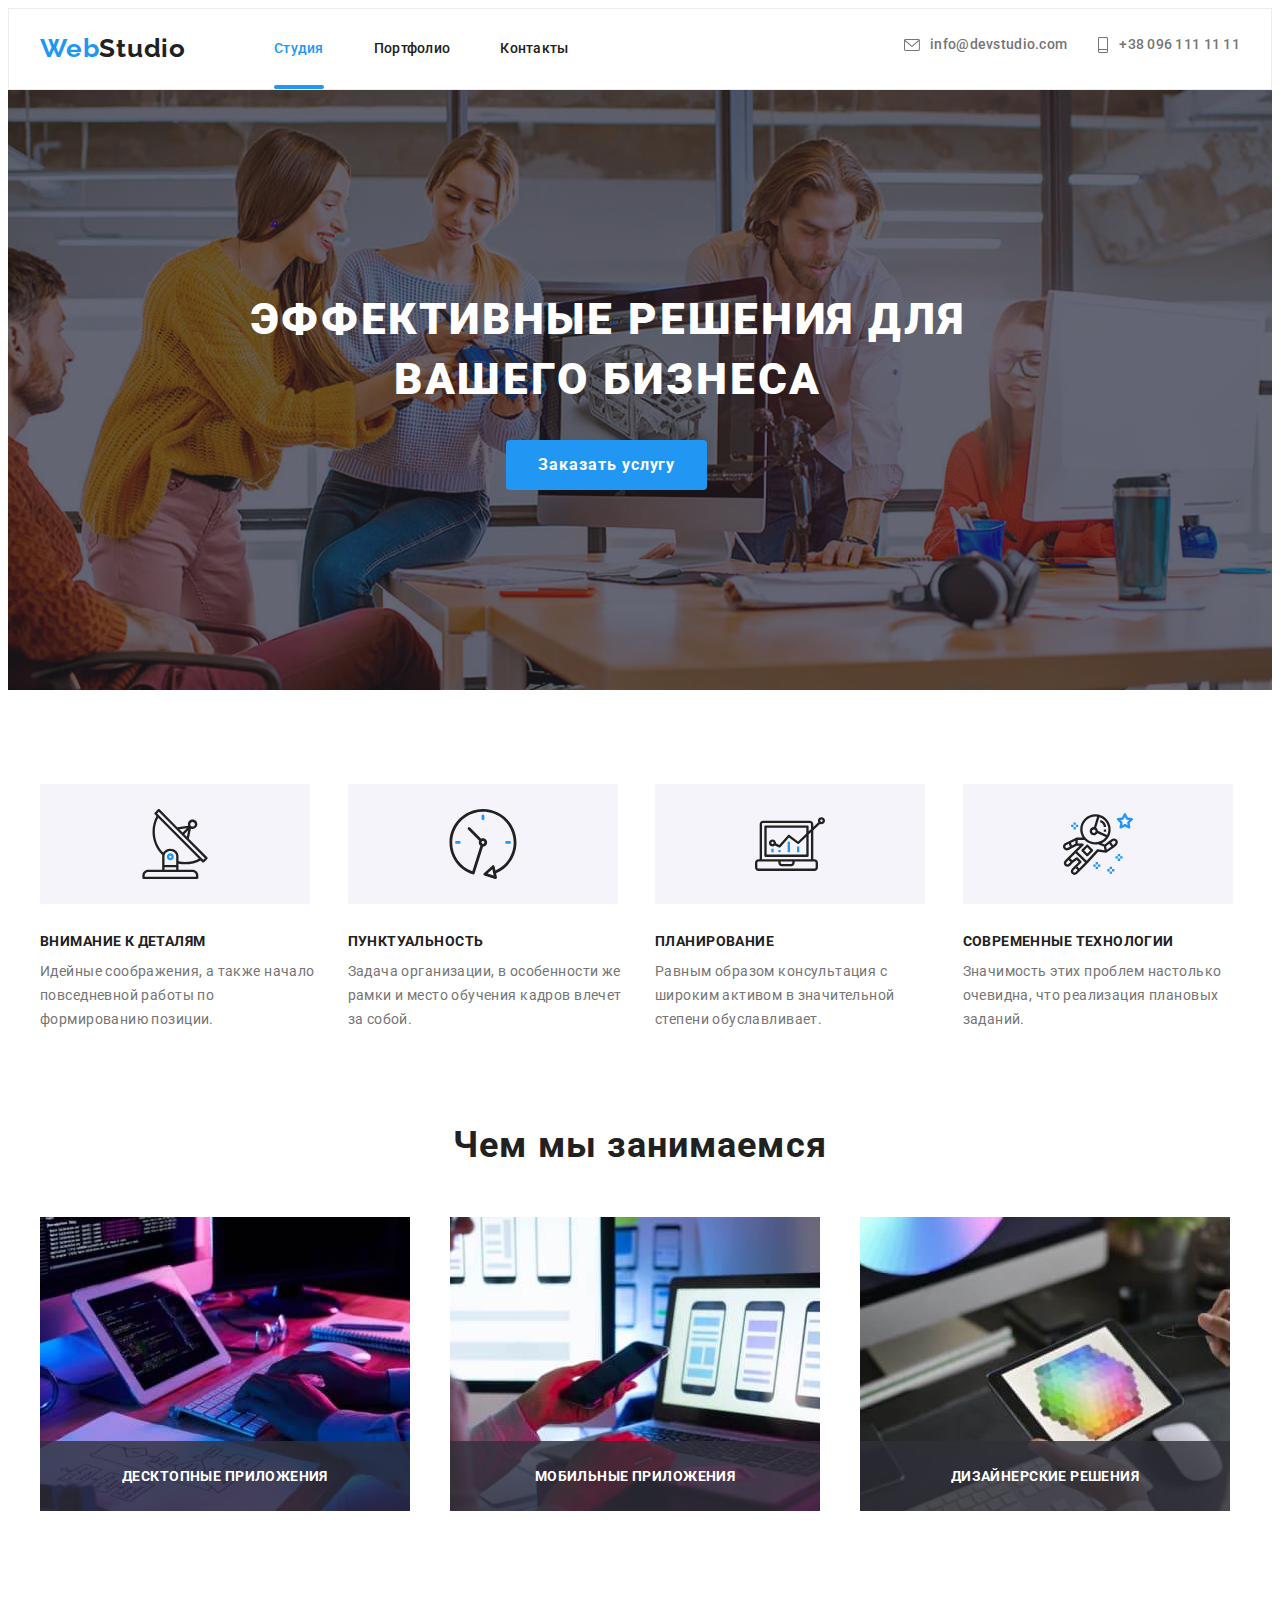
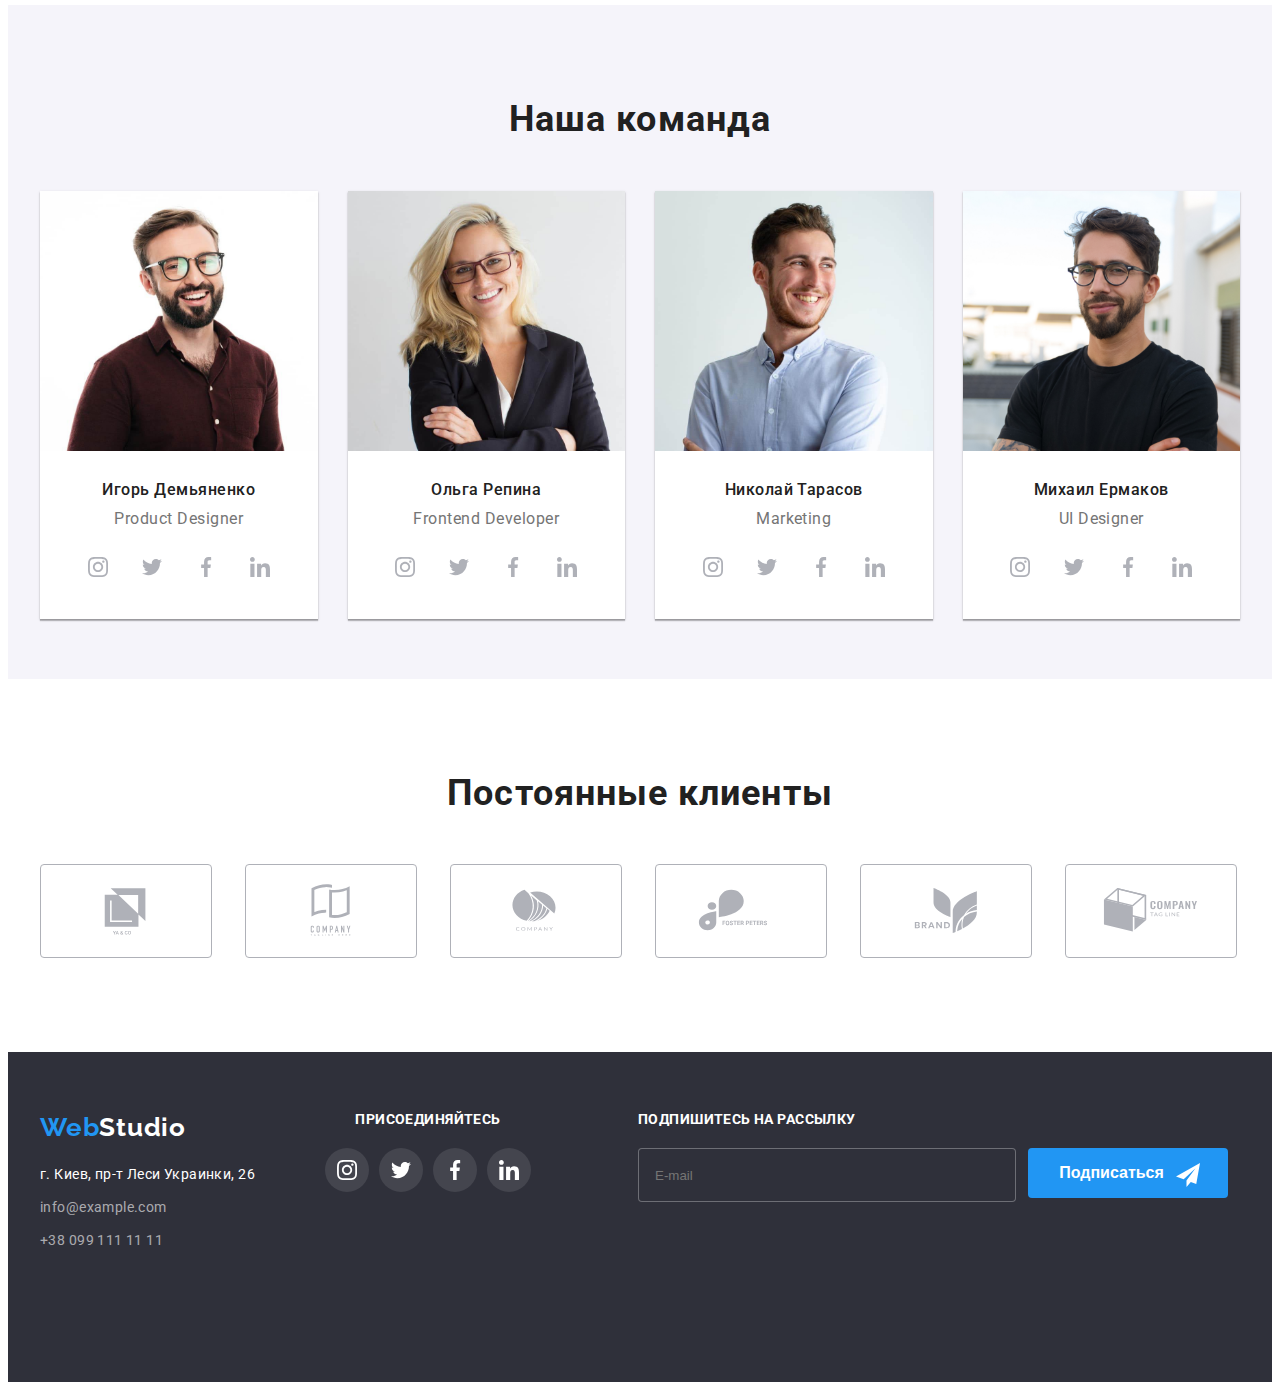
==== commit 7eb22634: "add" ====
--- a/index.html
+++ b/index.html
@@ -87,12 +87,21 @@
             <ul class="soc-list list"> 
                 <li class="soc-item">
                     <a href="" class="soc-link link">Instagram </a>
+                    <span class="soc-link-span">
+
+                    </span>
                 </li>
                 <li class="soc-item">
                     <a href="" class="soc-link link">Twitter</a>
+                    <span class="soc-link-span">
+
+                    </span>
                 </li>
                 <li class="soc-item"> 
                     <a href="" class="soc-link link">Facebook</a>
+                    <span class="soc-link-span">
+
+                    </span>
                 </li>
                 <li class="soc-item">
                     <a href="" class="soc-link link">LinkedIn</a>
--- a/css/main.min.css
+++ b/css/main.min.css
@@ -1 +1 @@
-:root{--title-color: #212121;--main-title-color:#757575;--hover-footer-color:#2196F3;--fonfocus-color: #FFFFFF;--font-family: "Roboto", sans-serif;--font-size: 36px;--letter-spacing: 0.03em;--line-height: 1.16px }h1,h2,h3,p,ul{margin:0;padding:0}.img{display:block;max-width:100%;height:auto}.body{font-family:"Roboto",sans-serif;font-size:14px;letter-spacing:.03em;color:#757575;background-color:#fff}.container{width:100%;margin:0 auto;padding-left:15px;padding-right:15px}@media screen and (min-width: 320px){.container{max-width:480px}}@media screen and (min-width: 768px){.container{max-width:768px}}@media screen and (min-width: 1200px){.container{max-width:1200px}}.link{text-decoration:none}.list{list-style:none;align-items:center;margin:0;padding:0}.havigation__link.current::after{content:"";display:block;left:0;bottom:0;width:100%;height:4px;background-color:#2196f3;border-radius:2px;position:absolute}.havigation__link.current::after{color:var(--hover-footer-color)}.havigation__link.current{color:var(--hover-footer-color)}.logo{font-family:"Raleway";font-style:normal;font-weight:700;font-size:26px;line-height:1.19;letter-spacing:.03em;color:var(--title-color);margin-right:93px;padding-top:24px;padding-bottom:25px}@media screen and (min-width: 768px){.logo{font-size:26px;line-height:1.19;letter-spacing:.03em;color:var(--title-color);margin-right:88px;padding-top:24px;padding-bottom:25px}}.span{color:var(--hover-footer-color)}@media screen and (min-width: 320px){.havigation__list{display:none;padding:0;margin:0;position:relative}}@media screen and (min-width: 768px){.havigation__list{display:flex;padding:0;margin:0;position:relative}}@media screen and (min-width: 1200px){.havigation__list{display:flex;padding:0;margin:0;position:relative}}.header>.container{display:flex;align-items:center}.header{border:1px solid #ececec}.havigation__item:last-child{margin-right:0}@media screen and (min-width: 1200px){.havigation__item{margin-right:50px}}@media screen and (min-width: 768px){.havigation__item{margin-right:50px}}.havigation{display:flex;align-items:center}.havigation__link{font-weight:500;line-height:1.14;letter-spacing:.02em;color:var(--title-color);display:block;padding-top:32px;padding-bottom:32px;transition:color 250ms cubic-bezier(0.4, 0, 0.2, 1);position:relative}.havigation__link:hover{color:var(--hover-footer-color)}.havigation__link:focus{color:var(--hover-footer-color)}.connect__mail,.connect__tel{font-weight:500;line-height:1.14;letter-spacing:.02em;display:flex;align-items:center;color:#757575;fill:#757575;transition:color 250ms cubic-bezier(0.4, 0, 0.2, 1)}.connect__mail:hover,.connect__mail:focus,.connect__tel:hover,.connect__tel:focus{fill:var(--hover-footer-color);color:var(--hover-footer-color)}.connect__mail link{font-weight:500;line-height:1.14;letter-spacing:.02em;color:var(--main-title-color);margin-left:50px}.connect__tel{font-weight:500;line-height:1.14;letter-spacing:.02em;color:var(--main-title-color)}@media screen and (min-width: 320px){.connect__list{list-style:none;display:none}}.connect__list:hover,.connect__list:focus{color:var(--hover-footer-color)}@media screen and (min-width: 768px){.connect__list{list-style:none;margin-left:27px;display:block}}@media screen and (min-width: 1200px){.connect__list{list-style:none;display:flex}}.connect{margin-left:auto}@media screen and (min-width: 768px){.connect{margin-left:auto}}@media screen and (min-width: 1200px){.connect{margin-left:auto}}@media screen and (min-width: 768px){.connect__item{margin-bottom:8px}}@media screen and (min-width: 1200px){.connect__item{margin-right:30px}}.connect__item:last-child{margin:0}.connect__icon{margin-right:10px;transition:fill 250ms cubic-bezier(0.4, 0, 0.2, 1)}.mob-menu{position:fixed;z-index:1;width:100vw;height:100vh;background-color:#fff;top:0;padding-bottom:48px;padding-top:48px}.mob-menu>.container{display:block;flex-direction:column;height:100%;overflow:auto}@media screen and (min-width: 1200px){.mod-menu-btn{display:none}}@media screen and (min-width: 768px){.mod-menu-btn{display:none}}@media screen and (min-width: 320px){.mod-menu-btn{margin-left:auto;width:30px;height:30px;border:none;background:#fff;border-radius:50%;background-color:rgba(0,0,0,0);position:absolute;align-items:center;justify-content:center;display:flex;top:8px;right:8px;transition:color 250ms cubic-bezier(0.4, 0, 0.2, 1),fill 250ms cubic-bezier(0.4, 0, 0.2, 1)}.mod-menu-btn:focus,.mod-menu-btn:hover{fill:#2196f3}}@media screen and (min-width: 320px){.menu-open{width:40px;height:40px;fill:#212121;display:flex;border:none;background-color:#fff}}@media screen and (min-width: 768px){.menu-open{width:40px;height:40px;fill:#212121;display:none;border:none;background-color:#fff}}.mob-menu-hav__link{font-weight:500;font-size:40px;line-height:1.17;letter-spacing:.02em;color:#212121}.mob-menu-hav__item:not(:last-child){margin-bottom:32px}.mob-menu-connect__tel{font-weight:500;font-size:34px;line-height:1.17;letter-spacing:.02em;color:#2196f3}.mob-menu-connect__item:not(:last-child){margin-bottom:32px;margin-top:32px}.mob-menu-connect__mail{font-weight:500;font-size:24px;line-height:28px;letter-spacing:.02em;color:#757575}.soc-link{font-weight:500;font-size:18px;line-height:1.22;letter-spacing:.02em;color:#2196f3}.soc-item{margin-top:64px;margin-left:20px}.soc-list{display:flex}.soc-item{position:relative;margin-right:20px}.soc-item::before{position:absolute;content:"";width:22px;height:0px;border:1px solid rgba(33,33,33,.2);transform:rotate(90deg);top:10px;left:-30px}.menu__btn{font-family:inherit;font-weight:500;font-size:16px;line-height:1.62;text-align:center;letter-spacing:.03em;color:var(--title-color);padding:6px 22px 6px 22px;border:none;border-radius:4px;transition:background 250ms cubic-bezier(0.4, 0, 0.2, 1),box-shadow 250ms cubic-bezier(0.4, 0, 0.2, 1),color 250ms cubic-bezier(0.4, 0, 0.2, 1)}.menu__btn:hover{background:#2196f3;color:var(--fonfocus-color);box-shadow:0px 3px 1px rgba(0,0,0,.1),0px 1px 2px rgba(0,0,0,.08),0px 2px 2px rgba(0,0,0,.12)}.menu__btn:focus{background:#2196f3;color:var(--fonfocus-color);box-shadow:0px 3px 1px rgba(0,0,0,.1),0px 1px 2px rgba(0,0,0,.08),0px 2px 2px rgba(0,0,0,.12)}@media screen and (min-width: 320px){.menu__item{margin-right:8px;margin-bottom:15px}}@media screen and (min-width: 320px){.menu__list{display:flex;flex-wrap:wrap;margin-left:0;margin-right:8px;padding-bottom:40px}}@media screen and (min-width: 768px){.menu__list{display:flex;margin-bottom:50px;justify-content:center}}.works__link{margin-bottom:4px}.works{display:flex;flex-wrap:wrap;gap:30px}@media screen and (min-width: 1200px){.works__list{flex-basis:calc(33.3333333333% - 30px);background:#fff}}@media screen and (min-width: 768px){.works__list{width:calc((100% - 30px)/2)}}.works__sct{display:block;transition:box-shadow 250ms cubic-bezier(0.4, 0, 0.2, 1)}.works__sct:hover,.works__sct:focus{box-shadow:0px 1px 1px rgba(0,0,0,.12),0px 4px 4px rgba(0,0,0,.06),1px 4px 6px rgba(0,0,0,.16);display:block}.menu{padding-top:94px;padding-bottom:94px}.one__text{border-left:1px solid #eee;border-right:1px solid #eee;border-bottom:1px solid #eee;padding:20px 24px 20px 24px;height:146px}.works-top__text{position:absolute;top:0;color:#fff;background-color:rgba(33,150,243,.9);height:100%;padding:63px 24px;line-height:1.4;font-size:18px;letter-spacing:.03em;transform:translateY(100%);transition:transform 250ms linear}.works__wrap{position:relative;overflow:hidden}.works__list:hover .works-top__text{transform:translateY(0)}.works__link{font-family:"Roboto";font-weight:700;font-size:18px;line-height:2;letter-spacing:.06em;color:var(--title-color)}.works__text{font-size:16px;line-height:1.88;letter-spacing:.03em;color:var(--main-title-color)}.section-two{padding-top:118px;padding-bottom:194px;padding-left:60px;padding-right:60px;background-color:#2f303a;background-position:center;background-size:cover;max-width:100%;background-image:linear-gradient(rgba(47, 48, 58, 0.4), rgba(47, 48, 58, 0.4)),url(../img/header-mobil.jpg)}@media(min-device-pixel-ratio: 2),(min-resolution: 192dpi),(min-resolution: 2dppx){.section-two{background-image:linear-gradient(rgba(47, 48, 58, 0.4), rgba(47, 48, 58, 0.4)),url(../img/header-mobil-2x.jpg)}}@media screen and (min-width: 768px){.section-two{padding:118px 204px 198px 204px;max-width:1200px;background-image:linear-gradient(rgba(47, 48, 58, 0.4), rgba(47, 48, 58, 0.4)),url(../img/header-tablet.jpg)}}@media screen and (min-width: 768px)and (min-device-pixel-ratio: 2),screen and (min-width: 768px)and (min-resolution: 192dpi),screen and (min-width: 768px)and (min-resolution: 2dppx){.section-two{background-image:linear-gradient(rgba(47, 48, 58, 0.4), rgba(47, 48, 58, 0.4)),url(../img/header-tablet-2x.jpg)}}@media screen and (min-width: 1200px){.section-two{padding-bottom:280px;padding-top:200px;max-width:100%;background-image:linear-gradient(rgba(47, 48, 58, 0.4), rgba(47, 48, 58, 0.4)),url(../img/header.jpg)}}@media screen and (min-width: 1200px)and (min-device-pixel-ratio: 2),screen and (min-width: 1200px)and (min-resolution: 192dpi),screen and (min-width: 1200px)and (min-resolution: 2dppx){.section-two{background-image:linear-gradient(rgba(47, 48, 58, 0.4), rgba(47, 48, 58, 0.4)),url(../img/header-2x.jpg)}}.section-two .container{padding:0px;margin:0px;margin:0px}@media screen and (min-width: 320px){.section-two .container{max-width:100%}}@media screen and (min-width: 768px){.section-two .container{max-width:1200px}}@media screen and (min-width: 1200px){.section-two .container{max-width:1200px}}.section-two-btn{font-family:"Roboto";font-style:normal;font-weight:700;font-size:16px;line-height:1.88;letter-spacing:.06em;color:var(--fonfocus-color);margin-top:30px;background-color:#2196f3;border:none;padding:10px 32px 10px 32px;border-radius:4px}.section-two-title{font-family:"Roboto";font-style:normal;font-weight:900;font-size:26px;line-height:1.62;text-align:center;letter-spacing:.06em;text-transform:uppercase;color:#fff;max-width:422px}@media screen and (min-width: 768px){.section-two-title{font-size:26px;line-height:1.62;max-width:422px}}@media screen and (min-width: 1200px){.section-two-title{font-family:"Roboto";font-style:normal;font-weight:900;font-size:44px;line-height:1.36;text-align:center;letter-spacing:.06em;max-width:715px;color:#fff}}.sect-btn{text-align:center}.section-three{padding-bottom:94px}.section-three-text{font-weight:400;font-size:14px;line-height:1.71;letter-spacing:.03em;color:var(--main-title-color);margin-right:30px;margin:0 auto}.section-three{padding-top:94px;padding-top:94px}@media screen and (min-width: 768px){.section-three{padding-top:60px;padding-top:60px}}@media screen and (min-width: 1200px){.section-three{padding-top:94px;padding-top:94px}}.section-three-title{text-align:center;padding-top:0px;margin-bottom:50px}.section-three-list{display:flex;flex-wrap:wrap;gap:30px}.section-three-list>.container{padding:0px}@media screen and (min-width: 768px){.section-three-item{width:calc((100% - 30px)/2)}}@media screen and (min-width: 1200px){.section-three-item{width:calc((100% - 90px)/4)}}.section-three-item:last-child{margin-right:0px}.section-three-title{font-weight:700;font-size:36px;line-height:1.16;letter-spacing:.03em;color:#212121}@media screen and (min-width: 320px){.section-three-item-title{font-weight:700;font-size:14px;line-height:1.14;letter-spacing:.03em;color:var(--title-color);margin-top:30px;margin-bottom:10px;text-transform:uppercase}}@media screen and (min-width: 768px){.section-three-item-title{margin-bottom:10px;margin-top:30px;font-size:14px;line-height:1.14}}@media screen and (min-width: 1200px){.section-three-item-title{font-size:14px;line-height:1.14;margin-top:30px;margin-bottom:10px}}.section-four-title{text-align:center;margin-bottom:50px}.section-four-list{display:flex;position:relative;margin-top:50px;margin-left:-30px}.section-four-item{flex-basis:calc(33.3333333333% - 30px);margin-left:30px;display:block;max-width:100%;height:auto}.section-four-title{font-weight:700;font-size:36px;line-height:1.16;letter-spacing:.03em;color:var(--title-color)}@media screen and (min-width: 320px){.section-four{display:none}}@media screen and (min-width: 768px){.section-four{display:none}}@media screen and (min-width: 1200px){.section-four{display:flex;padding-bottom:94px;padding-top:0px}}.content-text{position:absolute;bottom:0;color:#fff;background-color:rgba(47,48,58,.8);font-size:14px;line-height:1.5;letter-spacing:.03em;text-transform:uppercase;font-weight:700;height:70px;width:370px;display:flex;justify-content:center;align-items:center;text-align:center}.section-four-list{position:relative;overflow:hidden}.section-five__list{display:flex;flex-wrap:wrap;margin-top:50px;gap:30px}.section__five{padding-top:60px;padding-bottom:60px;background:#f5f4fa}@media screen and (min-width: 768px){.section__five{padding-top:60px;padding-top:60px}}@media screen and (min-width: 1200px){.section__five{padding-top:94px;padding-top:94px}}.section__five>.container{padding:0px}.section-five__item{text-align:center;background:#fff;box-shadow:0px 1px 3px rgba(0,0,0,.12),0px 1px 1px rgba(0,0,0,.14),0px 2px 1px rgba(0,0,0,.2);width:100%}@media screen and (min-width: 320px){.section-five__item{text-align:center;background:#fff;box-shadow:0px 1px 3px rgba(0,0,0,.12),0px 1px 1px rgba(0,0,0,.14),0px 2px 1px rgba(0,0,0,.2)}.section-five__item img{width:450px;width:100%;height:460px}}@media screen and (min-width: 768px){.section-five__item{text-align:center;background:#fff;box-shadow:0px 1px 3px rgba(0,0,0,.12),0px 1px 1px rgba(0,0,0,.14),0px 2px 1px rgba(0,0,0,.2);width:calc((100% - 30px)/2)}.section-five__item img{width:354px;width:100%;height:374px}}@media screen and (min-width: 1200px){.section-five__item{text-align:center;background:#fff;box-shadow:0px 1px 3px rgba(0,0,0,.12),0px 1px 1px rgba(0,0,0,.14),0px 2px 1px rgba(0,0,0,.2);width:calc((100% - 90px)/4)}.section-five__item img{width:270px;width:100%;height:260px}}.section-five__titles{font-weight:700;font-size:36px;line-height:1.16;letter-spacing:.03em;margin-bottom:50px;text-align:center;color:var(--title-color)}.section-five__text{font-weight:400;font-size:16px;line-height:1.18;letter-spacing:.03em;color:var(--main-title-color);margin:0px auto 16px 0px}@media screen and (min-width: 320px){.section-five__stn{padding-top:30px;padding-bottom:30px;text-align:center}}.komanda__link{width:100%;height:100%;border-radius:50%;display:flex;align-items:center;justify-content:center;fill:#afb1b8;transition:background 250ms cubic-bezier(0.4, 0, 0.2, 1)}.komanda__link:hover,.komanda__link:focus{background-color:#2196f3;fill:#fff}.komanda__icon{transition:fill 250ms cubic-bezier(0.4, 0, 0.2, 1)}.komanda__list{display:flex;justify-content:center}.komanda__item{width:44px;height:44px;margin-right:10px}.komanda__item:last-child{margin-left:0px}.komanda__item:last-child{margin-right:0px}.stn{color:#212121;text-align:center;margin-bottom:20px;padding-top:20px}@media screen and (min-width: 1200px){.clients{font-style:normal;font-weight:700;font-size:36px;line-height:1.16;text-align:center;letter-spacing:.03em;margin-bottom:50px;color:#212121}}@media screen and (min-width: 768px){.clients{font-size:28px;line-height:1.17;text-align:center;margin-bottom:30px}}@media screen and (min-width: 320px){.clients{font-size:28px;line-height:1.17;text-align:center;margin-bottom:30px}}.logo-clients{padding-bottom:94px;padding-top:94px}.logo-clients>.container{padding:0px}@media screen and (min-width: 1200px){.company-link{width:100%;height:100%;width:170px;height:92px;background-color:#fff;display:flex;align-items:center;justify-content:center;fill:#afb1b8;border-radius:4px;border:1px solid #afb1b8;transition:border 250ms cubic-bezier(0.4, 0, 0.2, 1),fill 250ms cubic-bezier(0.4, 0, 0.2, 1)}.company-link:hover,.company-link:focus{fill:var(--hover-footer-color);border:1px solid #2196f3;border-radius:4px}}@media screen and (min-width: 768px){.company-link{width:100%;height:100%;width:226px;height:92px;background-color:#fff;display:flex;align-items:center;justify-content:center;fill:#afb1b8;border-radius:4px;border:1px solid #afb1b8;transition:border 250ms cubic-bezier(0.4, 0, 0.2, 1),fill 250ms cubic-bezier(0.4, 0, 0.2, 1)}.company-link:hover,.company-link:focus{fill:var(--hover-footer-color);border:1px solid #2196f3;border-radius:4px}}@media screen and (min-width: 320px){.company-link{width:210px;height:92px;background-color:#fff;display:flex;align-items:center;justify-content:center;fill:#afb1b8;border-radius:4px;border:1px solid #afb1b8;transition:border 250ms cubic-bezier(0.4, 0, 0.2, 1),fill 250ms cubic-bezier(0.4, 0, 0.2, 1)}.company-link:hover,.company-link:focus{fill:var(--hover-footer-color);border:1px solid #2196f3;border-radius:4px}}.company-list{display:flex;flex-wrap:wrap;gap:30px}.company-list>.container{padding-left:15px;padding-right:15px}@media screen and (min-width: 320px){.company-item{display:flex;width:calc((100% - 30px)/2)}}@media screen and (min-width: 768px){.company-item{width:calc((100% - 60px)/3)}}@media screen and (min-width: 1200px){.company-item{width:calc((100% - 180px)/6)}}.company-item:last-child{margin-right:0px}@media screen and (min-width: 1200px){.company-logo{width:106px;height:60px;margin:16px 32px 16px 32px;transition:fill 250ms cubic-bezier(0.4, 0, 0.2, 1);text-align:center}}.footer-link{font-weight:400;line-height:1.71;letter-spacing:.03em;color:rgba(255,255,255,.6)}.footer,.footer-two{padding-bottom:60px;padding-top:60px;background:#2f303a;margin:0}@media screen and (min-width: 1200px){.footer-two-address{margin-top:20px}}@media screen and (min-width: 768px){.footer-two-address{margin-top:20px;padding-left:0px}}@media screen and (min-width: 320px){.footer-two-address{margin-top:20px}}@media screen and (min-width: 320px){.ubout-content{text-align:center;margin-bottom:60px}}@media screen and (min-width: 768px){.ubout-content{margin-right:165px}}@media screen and (min-width: 1200px){.ubout-content{text-align:left;margin-right:70px}}.footer-address{margin-top:20px;font-style:normal}.footer-logo{font-family:"Raleway";font-style:normal;font-weight:700;font-size:26px;line-height:1.19;letter-spacing:.03em;color:var(--title-color);color:#fff}.footer-item{margin-bottom:9px;font-style:normal}.footer-item:last-child{margin:0}@media screen and (min-width: 1200px){.footer-item-links{width:44px;height:44px;margin-right:10px}}@media screen and (min-width: 768px){.footer-item-links{width:44px;height:44px;margin-right:10px;text-align:center}}@media screen and (min-width: 320px){.footer-item-links{width:44px;height:44px;margin-right:10px;text-align:center}}.footer-item-links:last-child{margin-right:0px}@media screen and (min-width: 1200px){.footer-list-links{text-align:center;justify-content:center;display:flex}}@media screen and (min-width: 768px){.footer-list-links{display:flex;text-align:center;justify-content:center}}@media screen and (min-width: 320px){.footer-list-links{display:flex;text-align:center;justify-content:center}}@media screen and (min-width: 1200px){.footer .container{display:flex;padding:0px}}@media screen and (min-width: 768px){.footer .container{display:flex;flex-wrap:wrap;justify-content:center;padding:0}}@media screen and (min-width: 320px){.footer-icon{margin-bottom:60px}}@media screen and (min-width: 1200px){.footer-icon{margin-right:auto}}@media screen and (min-width: 320px){.input-btn{margin-top:20px;text-align:center}}@media screen and (min-width: 768px){.input-btn{margin-top:20px;text-align:center}}@media screen and (min-width: 1200px){.input-btn{margin-left:12px;margin-top:36px}}@media screen and (min-width: 320px){.footer-title{margin-bottom:20px;text-align:center;font-style:normal;font-weight:700;font-size:14px;line-height:1.14;letter-spacing:.03em;text-transform:uppercase;color:#fff}}@media screen and (min-width: 768px){.footer-title{margin-bottom:20px;text-align:center;font-style:normal;font-weight:700;font-size:14px;line-height:1.14;letter-spacing:.03em;text-transform:uppercase;color:#fff}}@media screen and (min-width: 1200px){.footer-title{margin-bottom:20px;font-family:"Roboto";font-style:normal;font-weight:700;font-size:14px;line-height:1.14;letter-spacing:.03em;text-transform:uppercase;color:#fff}}.footer-two-logo{font-family:"Raleway";font-style:normal;font-weight:700;font-size:26px;line-height:1.19;letter-spacing:.03em;margin-top:444px;color:#fff;padding-left:0px}.footer-two-link{font-weight:400;line-height:1.71;letter-spacing:.03em;color:rgba(255,255,255,.6)}.footer-two-item{margin-bottom:9px;font-style:normal;font-family:"Roboto";font-weight:400;font-size:14px;line-height:1.71;letter-spacing:.03em;color:#fff}.footer-two-links{color:#fff}.footer-links{color:#fff}.icon-link{width:100%;height:100%;background-color:rgba(255,255,255,.1);border-radius:50%;display:flex;align-items:center;justify-content:center;fill:#fff;transition:background 250ms cubic-bezier(0.4, 0, 0.2, 1)}.icon-link:hover,.icon-link:focus{background:var(--hover-footer-color);fill:#fff}.footer-input{color:#fff;width:100%;height:50px;border:1px solid rgba(255,255,255,.3);border-radius:4px;background:#2f303a;outline:none;padding-left:16px}@media screen and (min-width: 768px){.footer-input{width:450px}}@media screen and (min-width: 1200px){.footer-input{width:358px}}.email-title{font-family:"Roboto";font-weight:700;font-size:14px;line-height:1.14;text-transform:uppercase;color:#fff;margin-bottom:20px}@media screen and (min-width: 320px){.email-title{text-align:center}}@media screen and (min-width: 768px){.email-title{text-align:center}}@media screen and (min-width: 1200px){.email-title{text-align:left}}.footer-two-list{margin-left:0px}@media screen and (min-width: 1200px){.form-cont{display:flex;margin-right:12px}}@media screen and (min-width: 768px){.form-email{text-align:center}}@media screen and (min-width: 1200px){.form-email{text-align:center}}.email-btn{width:200px;height:50px;background:#2196f3;border-radius:4px;font-weight:700;font-size:16px;line-height:1.88;padding:10px 62px 10px 29px;color:#fff;border:none}@media screen and (min-width: 320px){.email-icon{position:absolute;fill:#fff;margin-left:12px;margin-top:5px}}@media screen and (min-width: 768px){.email-icon{position:absolute;margin-top:5px;fill:#fff;margin-left:12px}}@media screen and (min-width: 1200px){.email-icon{position:absolute;margin-top:5px;fill:#fff;margin-left:12px}}@media screen and (min-width: 320px){.benefits-item{width:100%;height:100%;width:450px;height:120px;background-color:#f5f4fa;display:flex;align-items:center;justify-content:center;fill:#afb1b8}}@media screen and (min-width: 768px){.benefits-item{width:100%;height:100%;width:354px;height:120px;background-color:#f5f4fa;display:flex;align-items:center;justify-content:center;fill:#afb1b8}}@media screen and (min-width: 1200px){.benefits-item{width:100%;height:100%;width:270px;height:120px;background-color:#f5f4fa;display:flex;align-items:center;justify-content:center;fill:#afb1b8}}.benefits-link:hover,.benefits-link:focus{background:#f5f4fa;border-radius:4px}.benefits-item:last-child{margin-right:0px}.backdrop{width:100%;height:100%;background-color:rgba(0,0,0,.2);position:fixed;top:0;transition:opacity 250ms,visibility 250ms cubic-bezier(0.4, 0, 0.2, 1)}.modal{width:528px;min-height:581px;background-color:#fff;border-radius:4px;position:absolute;top:50%;left:50%;justify-content:center;align-items:center;transform:translate(-50%, -50%) scale(1);padding:40px}.modal-close-btn{width:30px;height:30px;border:1px solid rgba(0,0,0,.1);background:#fff;border-radius:50%;background-color:rgba(0,0,0,0);position:absolute;align-items:center;justify-content:center;display:flex;top:8px;right:8px;transition:color 250ms cubic-bezier(0.4, 0, 0.2, 1),fill 250ms cubic-bezier(0.4, 0, 0.2, 1)}.modal-close-btn:focus,.modal-close-btn:hover{fill:#2196f3}.backdrop .is-hidden .modal{transform:translate(-50%, -50%) scale(1)}.modal-title{font-weight:700;font-size:20px;line-height:1.15;text-align:center;letter-spacing:.02em;color:#212121}.model-input{width:100%;height:40px;border:1px solid rgba(33,33,33,.2);border-radius:4px;padding-left:42px;transition:background 250ms cubic-bezier(0.4, 0, 0.2, 1);outline:none}.model-input:focus{border-color:#2196f3}.model-label{font-weight:400;font-size:12px;line-height:1.16;color:#757575;display:block;margin-top:10px;margin-bottom:4px}.model-text{width:100%;height:120px;border:1px solid rgba(33,33,33,.2);border-radius:4px;resize:none;padding:12px 16px;outline:none}.model-text:focus{border-color:#2196f3}.modal-icon{position:absolute;left:12px;top:50%;transform:translateY(-50%);transition:background 250ms cubic-bezier(0.4, 0, 0.2, 1)}.modal-check:checked+.check-text::before{background-color:#2196f3;background-image:url(../img/check.svg);background-repeat:no-repeat;background-position:center;border:none;transition:border-color 250ms cubic-bezier(0.4, 0, 0.2, 1)}.modal-check:focus+.check-text::before{border-color:#2196f3}.model-input:focus+.modal-icon{fill:#2196f3}.modal-btn{position:absolute;font-weight:700;font-size:16px;line-height:1.8;text-align:center;border-radius:4px;color:#fff;background-color:#2196f3;width:200px;height:50px;border:none;margin-top:30px;margin-left:124px}.input-wrap{position:relative}.is-hidden{opacity:0;pointer-events:none}.visually-hidden{text-align:center;position:absolute;width:1px;height:1px;margin:-1px;border:0;padding:0;white-space:nowrap;clip-path:inset(100%);clip:rect(0 0 0 0);overflow:hidden}.check-text{font-weight:400;font-size:14px;line-height:1.71;color:#757575;align-items:center;display:flex;justify-content:center;position:relative}.check-text::before{content:"";width:16px;height:16px;border-radius:2px;margin-right:8px;border:2px solid #212121}.label-text{font-weight:400;font-size:14px;line-height:1.71;color:#2196f3;margin-left:4px}.mob-backdrop{width:100vw;height:100vh;background-color:#fff;position:fixed;top:0;transition:opacity 250ms,visibility 250ms cubic-bezier(0.4, 0, 0.2, 1);padding:40px}.mob-modal{width:528px;min-height:581px;background-color:#fff;border-radius:4px;position:absolute;top:50%;left:50%;justify-content:center;align-items:center;transform:translate(-50%, -50%) scale(1);padding:40px}.mob-modal-close-btn{width:30px;height:30px;border:1px solid rgba(0,0,0,.1);background:#fff;border-radius:50%;background-color:rgba(0,0,0,0);position:absolute;align-items:center;justify-content:center;display:flex;top:8px;right:8px;transition:color 250ms cubic-bezier(0.4, 0, 0.2, 1),fill 250ms cubic-bezier(0.4, 0, 0.2, 1)}.mob-modal-close-btn:focus,.mob-modal-close-btn:hover{fill:#2196f3}.mob-backdrop .is-hidden .mob-modal{transform:translate(-50%, -50%) scale(1)}.mob-modal-title{font-weight:700;font-size:20px;line-height:1.5;text-align:center;letter-spacing:.03em;color:#212121}.mob-model-input{width:100%;height:40px;border:1px solid rgba(33,33,33,.2);border-radius:4px;padding-left:42px;transition:background 250ms cubic-bezier(0.4, 0, 0.2, 1);outline:none}.mob-model-input:focus{border-color:#2196f3}.mob-model-label{font-weight:400;font-size:12px;line-height:1.16;color:#757575;display:block;margin-top:10px;margin-bottom:4px}.mob-model-text{width:100%;height:120px;border:1px solid rgba(33,33,33,.2);border-radius:4px;resize:none;padding:12px 16px;outline:none}.mob-model-text:focus{border-color:#2196f3}.mob-modal-icon{position:absolute;left:12px;top:50%;transform:translateY(-50%);transition:background 250ms cubic-bezier(0.4, 0, 0.2, 1)}.mob-modal-check:checked+.mob-check-text::before{background-color:#2196f3;background-image:url(../img/check.svg);background-repeat:no-repeat;background-position:center;border:none;transition:border-color 250ms cubic-bezier(0.4, 0, 0.2, 1)}.mob-modal-check:focus+.mob-check-text::before{border-color:#2196f3}.mob-model-input:focus+.mob-modal-icon{fill:#2196f3}.mob-modal-btn{position:absolute;font-weight:700;font-size:16px;line-height:1.8;text-align:center;border-radius:4px;color:#fff;background-color:#2196f3;width:200px;height:50px;border:none;margin-top:30px;margin-left:124px}.visually-hidden{text-align:center;position:absolute;width:1px;height:1px;margin:-1px;border:0;padding:0;white-space:nowrap;clip-path:inset(100%);clip:rect(0 0 0 0);overflow:hidden}.mob-check-text{font-weight:400;font-size:14px;line-height:1.71;color:#757575;align-items:center;display:flex;justify-content:center;position:relative}.mob-check-text::before{content:"";width:16px;height:16px;border-radius:2px;margin-right:8px;border:2px solid #212121}.mob-label-text{font-weight:400;font-size:14px;line-height:1.71;color:#2196f3;margin-left:4px}/*# sourceMappingURL=main.min.css.map */+:root{--title-color: #212121;--main-title-color:#757575;--hover-footer-color:#2196F3;--fonfocus-color: #FFFFFF;--font-family: "Roboto", sans-serif;--font-size: 36px;--letter-spacing: 0.03em;--line-height: 1.16px }h1,h2,h3,p,ul{margin:0;padding:0}img{display:block;height:auto}body{font-family:"Roboto",sans-serif;font-size:14px;letter-spacing:.03em;color:#757575;background-color:#fff}.container{width:100%;margin:0 auto;padding-left:15px;padding-right:15px}@media screen and (min-width: 320px){.container{max-width:480px}}@media screen and (min-width: 768px){.container{max-width:768px}}@media screen and (min-width: 1200px){.container{max-width:1200px;padding:0}}.link{text-decoration:none}.list{list-style:none;margin:0;padding:0}.havigation__link.current::after{content:"";display:block;left:0;bottom:0;width:100%;height:4px;background-color:#2196f3;border-radius:2px;position:absolute}.havigation__link.current::after{color:var(--hover-footer-color)}.havigation__link.current{color:var(--hover-footer-color)}.logo{font-family:"Raleway";font-style:normal;font-weight:700;font-size:26px;line-height:1.19;letter-spacing:.03em;color:var(--title-color);margin-right:93px;padding-top:24px;padding-bottom:25px}@media screen and (min-width: 768px){.logo{font-size:26px;line-height:1.19;letter-spacing:.03em;color:var(--title-color);margin-right:88px;padding-top:24px;padding-bottom:25px}}.span{color:var(--hover-footer-color)}@media screen and (min-width: 320px){.havigation__list{display:none;padding:0;margin:0;position:relative}}@media screen and (min-width: 768px){.havigation__list{display:flex;padding:0;margin:0;position:relative}}@media screen and (min-width: 1200px){.havigation__list{display:flex;padding:0;margin:0;position:relative}}.header>.container{display:flex;align-items:center}.header{border:1px solid #ececec}.havigation__item:last-child{margin-right:0}@media screen and (min-width: 1200px){.havigation__item{margin-right:50px}}@media screen and (min-width: 768px){.havigation__item{margin-right:50px}}.havigation{display:flex;align-items:center}.havigation__link{font-family:"Roboto";font-weight:500;line-height:1.14;letter-spacing:.02em;color:var(--title-color);display:block;padding-top:32px;padding-bottom:32px;transition:color 250ms cubic-bezier(0.4, 0, 0.2, 1);position:relative}.havigation__link:hover{color:var(--hover-footer-color)}.havigation__link:focus{color:var(--hover-footer-color)}.connect__mail,.connect__tel{font-family:"Roboto";font-weight:500;line-height:1.14;letter-spacing:.02em;display:flex;align-items:center;color:#757575;fill:#757575;transition:color 250ms cubic-bezier(0.4, 0, 0.2, 1)}.connect__mail:hover,.connect__mail:focus,.connect__tel:hover,.connect__tel:focus{fill:var(--hover-footer-color);color:var(--hover-footer-color)}.connect__mail link{font-weight:500;line-height:1.14;letter-spacing:.02em;color:var(--main-title-color);margin-left:50px}.connect__tel{font-weight:500;line-height:1.14;letter-spacing:.02em;color:var(--main-title-color)}@media screen and (min-width: 320px){.connect__list{list-style:none;display:none}}.connect__list:hover,.connect__list:focus{color:var(--hover-footer-color)}@media screen and (min-width: 768px){.connect__list{list-style:none;margin-left:27px;display:block}}@media screen and (min-width: 1200px){.connect__list{list-style:none;display:flex}}.connect{margin-left:auto}@media screen and (min-width: 768px){.connect{margin-left:auto}}@media screen and (min-width: 1200px){.connect{margin-left:auto}}@media screen and (min-width: 768px){.connect__item{margin-bottom:8px}}@media screen and (min-width: 1200px){.connect__item{margin-right:30px}}.connect__item:last-child{margin:0}.connect__icon{margin-right:10px;transition:fill 250ms cubic-bezier(0.4, 0, 0.2, 1)}.mob-menu{position:fixed;z-index:1;width:100vw;height:100vh;background-color:#fff;top:0;padding-bottom:48px;padding-top:48px}.mob-menu>.container{display:block;flex-direction:column;height:100%;overflow:auto}@media screen and (min-width: 1200px){.mod-menu-btn{display:none}}@media screen and (min-width: 768px){.mod-menu-btn{display:none}}@media screen and (min-width: 320px){.mod-menu-btn{margin-left:auto;width:30px;height:30px;border:none;background:#fff;border-radius:50%;background-color:rgba(0,0,0,0);position:absolute;align-items:center;justify-content:center;display:flex;top:8px;right:8px;transition:color 250ms cubic-bezier(0.4, 0, 0.2, 1),fill 250ms cubic-bezier(0.4, 0, 0.2, 1)}.mod-menu-btn:focus,.mod-menu-btn:hover{fill:#2196f3}}@media screen and (min-width: 320px){.menu-open{width:40px;height:40px;fill:#212121;display:flex;border:none;background-color:#fff}}@media screen and (min-width: 768px){.menu-open{width:40px;height:40px;fill:#212121;display:none;border:none;background-color:#fff}}.mob-menu-hav__link{font-weight:500;font-size:40px;line-height:1.17;letter-spacing:.02em;color:#212121}.mob-menu-hav__item:not(:last-child){margin-bottom:32px}.mob-menu-connect__tel{font-weight:500;font-size:34px;line-height:1.17;letter-spacing:.02em;color:#2196f3}.mob-menu-connect__item:not(:last-child){margin-bottom:32px;margin-top:32px}.mob-menu-connect__mail{font-weight:500;font-size:24px;line-height:28px;letter-spacing:.02em;color:#757575}.soc-link{font-weight:500;font-size:18px;line-height:1.22;letter-spacing:.02em;color:#2196f3}.soc-item{margin-top:64px}.soc-list{display:flex}.soc-link-span{border:1px solid rgba(33,33,33,.2);transform:rotate(90deg);margin-left:10px;margin-right:10px}.menu__btn{font-family:inherit;font-weight:500;font-size:16px;line-height:1.62;text-align:center;letter-spacing:.03em;color:var(--title-color);padding:6px 22px 6px 22px;border:none;border-radius:4px;transition:background 250ms cubic-bezier(0.4, 0, 0.2, 1),box-shadow 250ms cubic-bezier(0.4, 0, 0.2, 1),color 250ms cubic-bezier(0.4, 0, 0.2, 1)}.menu__btn:hover{background:#2196f3;color:var(--fonfocus-color);box-shadow:0px 3px 1px rgba(0,0,0,.1),0px 1px 2px rgba(0,0,0,.08),0px 2px 2px rgba(0,0,0,.12)}.menu__btn:focus{background:#2196f3;color:var(--fonfocus-color);box-shadow:0px 3px 1px rgba(0,0,0,.1),0px 1px 2px rgba(0,0,0,.08),0px 2px 2px rgba(0,0,0,.12)}@media screen and (min-width: 320px){.menu__item{margin-right:8px;margin-bottom:15px}}@media screen and (min-width: 320px){.menu__list{display:flex;flex-wrap:wrap;margin-left:0;margin-right:8px;margin-bottom:40px}}@media screen and (min-width: 768px){.menu__list{display:flex;margin-bottom:30px;justify-content:center}}@media screen and (min-width: 1200px){.menu__list{display:flex;margin-bottom:50px;justify-content:center}}.works__link{margin-bottom:4px}.works{display:flex;flex-wrap:wrap;max-width:100%;gap:30px}@media screen and (min-width: 1200px){.works{display:flex;flex-wrap:wrap;gap:30px}}.works__list{max-width:100%}@media screen and (min-width: 768px){.works__list{width:calc((100% - 30px)/2)}}@media screen and (min-width: 1200px){.works__list{width:calc((100% - 60px)/3);display:flex;background:#fff}}.works__sct{height:100%;flex-direction:column;display:flex;transition:box-shadow 250ms cubic-bezier(0.4, 0, 0.2, 1)}.works__sct:hover,.works__sct:focus{box-shadow:0px 1px 1px rgba(0,0,0,.12),0px 4px 4px rgba(0,0,0,.06),1px 4px 6px rgba(0,0,0,.16);display:block}@media screen and (min-width: 320px){.menu{padding-top:60px;padding-bottom:60px}}@media screen and (min-width: 768px){.menu{padding-top:60px;padding-bottom:60px}}@media screen and (min-width: 1200px){.menu{padding-top:94px;padding-bottom:94px}}.one__text{border-left:1px solid #eee;border-right:1px solid #eee;border-bottom:1px solid #eee;padding:20px 24px 20px 24px;flex-grow:1}.works-top__text{position:absolute;top:0;color:#fff;background-color:rgba(33,150,243,.9);height:100%;padding:63px 24px;line-height:1.4;font-size:18px;letter-spacing:.03em;transform:translateY(100%);transition:transform 250ms linear}.works__wrap{position:relative;overflow:hidden}.works__list:hover .works-top__text{transform:translateY(0)}.works__link{font-weight:700;font-size:18px;line-height:2;letter-spacing:.06em;color:var(--title-color)}.works__text{font-size:16px;line-height:1.88;letter-spacing:.03em;color:var(--main-title-color)}.section-two{background-color:#2f303a;background-position:center;background-size:cover;max-width:100%;background-image:linear-gradient(rgba(47, 48, 58, 0.4), rgba(47, 48, 58, 0.4)),url(../img/header-mobil.jpg)}@media(min-device-pixel-ratio: 2),(min-resolution: 192dpi),(min-resolution: 2dppx){.section-two{background-image:linear-gradient(rgba(47, 48, 58, 0.4), rgba(47, 48, 58, 0.4)),url(../img/header-mobil-2x.jpg)}}@media screen and (min-width: 768px){.section-two{max-width:1200px;background-image:linear-gradient(rgba(47, 48, 58, 0.4), rgba(47, 48, 58, 0.4)),url(../img/header-tablet.jpg)}}@media screen and (min-width: 768px)and (min-device-pixel-ratio: 2),screen and (min-width: 768px)and (min-resolution: 192dpi),screen and (min-width: 768px)and (min-resolution: 2dppx){.section-two{background-image:linear-gradient(rgba(47, 48, 58, 0.4), rgba(47, 48, 58, 0.4)),url(../img/header-tablet-2x.jpg)}}@media screen and (min-width: 1200px){.section-two{max-width:100%;background-image:linear-gradient(rgba(47, 48, 58, 0.4), rgba(47, 48, 58, 0.4)),url(../img/header.jpg)}}@media screen and (min-width: 1200px)and (min-device-pixel-ratio: 2),screen and (min-width: 1200px)and (min-resolution: 192dpi),screen and (min-width: 1200px)and (min-resolution: 2dppx){.section-two{background-image:linear-gradient(rgba(47, 48, 58, 0.4), rgba(47, 48, 58, 0.4)),url(../img/header-2x.jpg)}}.section-two .container{padding:0px;margin:0px;margin:0px}@media screen and (min-width: 320px){.section-two .container{max-width:100%}}@media screen and (min-width: 768px){.section-two .container{max-width:1200px}}@media screen and (min-width: 1200px){.section-two .container{max-width:1200px}}.section-two-btn{font-family:"Roboto";font-style:normal;font-weight:700;font-size:16px;line-height:1.88;letter-spacing:.06em;color:var(--fonfocus-color);margin-top:30px;background-color:#2196f3;border:none;padding:10px 32px 10px 32px;border-radius:4px}.section-two-title{font-family:"Roboto";font-style:normal;font-weight:900;font-size:22px;line-height:1.62;text-align:center;letter-spacing:.06em;text-transform:uppercase;max-width:480px;color:#fff;padding-top:118px;padding-left:60px;padding-right:60px}@media screen and (min-width: 768px){.section-two-title{font-size:22px;line-height:1.62;max-width:768px;padding-left:204px;padding-right:204px}}@media screen and (min-width: 1200px){.section-two-title{font-family:"Roboto";font-style:normal;font-weight:900;font-size:44px;line-height:1.36;text-align:center;letter-spacing:.06em;padding-top:200px;padding-left:240px;padding-right:240px;max-width:1200px;color:#fff}}@media screen and (min-width: 320px){.sect-btn{padding:0px 139px 118px 139px}}@media screen and (min-width: 768px){.sect-btn{padding:0px 284px 118px 284px}}@media screen and (min-width: 1200px){.sect-btn{padding:0px 498px 200px 498px}}.section-three{padding-bottom:94px}.section-three-text{font-weight:400;font-size:14px;line-height:1.71;letter-spacing:.03em;color:var(--main-title-color);margin-right:30px;margin:0 auto}.section-three{padding-top:94px;padding-top:94px}@media screen and (min-width: 768px){.section-three{padding-top:60px;padding-top:60px}}@media screen and (min-width: 1200px){.section-three{padding-top:94px;padding-top:94px}}.section-three-title{text-align:center;padding-top:0px;margin-bottom:50px}.section-three-list{display:flex;flex-wrap:wrap;gap:30px}.section-three-list>.container{padding:0px}@media screen and (min-width: 768px){.section-three-item{width:calc((100% - 30px)/2)}}@media screen and (min-width: 1200px){.section-three-item{width:calc((100% - 90px)/4)}}.section-three-item:last-child{margin-right:0px}.section-three-title{font-weight:700;font-size:36px;line-height:1.16;letter-spacing:.03em;color:#212121}@media screen and (min-width: 320px){.section-three-item-title{font-weight:700;font-size:14px;line-height:1.14;letter-spacing:.03em;color:var(--title-color);margin-top:30px;margin-bottom:10px;text-align:center;text-transform:uppercase}}@media screen and (min-width: 768px){.section-three-item-title{margin-bottom:10px;margin-top:30px;font-size:14px;line-height:1.14;text-align:left}}@media screen and (min-width: 1200px){.section-three-item-title{font-size:14px;line-height:1.14;margin-top:30px;margin-bottom:10px}}.section-four-title{text-align:center;margin-bottom:50px}.section-four-list{display:flex;position:relative;margin-top:50px;margin-left:-30px}.section-four-item{flex-basis:calc(33.3333333333% - 30px);margin-left:30px;display:block;max-width:100%;height:auto}.section-four-title{font-weight:700;font-size:36px;line-height:1.16;letter-spacing:.03em;color:var(--title-color)}@media screen and (min-width: 320px){.section-four{display:none}}@media screen and (min-width: 768px){.section-four{display:none}}@media screen and (min-width: 1200px){.section-four{display:flex;padding-bottom:94px;padding-top:0px}}.content-text{position:absolute;bottom:0;color:#fff;background-color:rgba(47,48,58,.8);font-size:14px;line-height:1.5;letter-spacing:.03em;text-transform:uppercase;font-weight:700;height:70px;width:370px;display:flex;justify-content:center;align-items:center;text-align:center}.section-four-list{position:relative;overflow:hidden}.section-five__list{display:flex;flex-wrap:wrap;margin-top:50px;gap:30px}.section__five{padding-top:60px;padding-bottom:60px;background:#f5f4fa}@media screen and (min-width: 768px){.section__five{padding-top:60px;padding-top:60px}}@media screen and (min-width: 1200px){.section__five{padding-top:94px;padding-top:94px}}.section-five__item{text-align:center;background:#fff;box-shadow:0px 1px 3px rgba(0,0,0,.12),0px 1px 1px rgba(0,0,0,.14),0px 2px 1px rgba(0,0,0,.2);width:100%}@media screen and (min-width: 320px){.section-five__item{text-align:center;background:#fff;box-shadow:0px 1px 3px rgba(0,0,0,.12),0px 1px 1px rgba(0,0,0,.14),0px 2px 1px rgba(0,0,0,.2)}.section-five__item img{width:450px;width:100%;height:460px}}@media screen and (min-width: 768px){.section-five__item{text-align:center;background:#fff;box-shadow:0px 1px 3px rgba(0,0,0,.12),0px 1px 1px rgba(0,0,0,.14),0px 2px 1px rgba(0,0,0,.2);width:calc((100% - 30px)/2)}.section-five__item img{width:354px;width:100%;height:374px}}@media screen and (min-width: 1200px){.section-five__item{text-align:center;background:#fff;box-shadow:0px 1px 3px rgba(0,0,0,.12),0px 1px 1px rgba(0,0,0,.14),0px 2px 1px rgba(0,0,0,.2);width:calc((100% - 90px)/4)}.section-five__item img{width:270px;width:100%;height:260px}}.section-five__titles{font-weight:700;font-size:36px;line-height:1.16;letter-spacing:.03em;margin-bottom:50px;text-align:center;color:var(--title-color)}.section-five__text{font-weight:400;font-size:16px;line-height:1.18;letter-spacing:.03em;color:var(--main-title-color);margin:0px auto 16px 0px}@media screen and (min-width: 320px){.section-five__stn{padding-top:30px;padding-bottom:30px;text-align:center}}.komanda__link{width:100%;height:100%;border-radius:50%;display:flex;align-items:center;justify-content:center;fill:#afb1b8;transition:background 250ms cubic-bezier(0.4, 0, 0.2, 1)}.komanda__link:hover,.komanda__link:focus{background-color:#2196f3;fill:#fff}.komanda__icon{transition:fill 250ms cubic-bezier(0.4, 0, 0.2, 1)}.komanda__list{display:flex;justify-content:center}.komanda__item{width:44px;height:44px;margin-right:10px}.komanda__item:last-child{margin-left:0px}.komanda__item:last-child{margin-right:0px}.stn{color:#212121;text-align:center;margin-bottom:20px;padding-top:20px}.section-five__title{font-weight:500;font-size:16px;line-height:1.18;letter-spacing:.03em;color:#212121;margin:0px auto 10px auto}@media screen and (min-width: 320px){.clients{font-size:28px;line-height:1.17;text-align:center;margin-bottom:30px;color:#212121}}@media screen and (min-width: 768px){.clients{font-size:28px;line-height:1.17;text-align:center;margin-bottom:30px;color:#212121}}@media screen and (min-width: 1200px){.clients{font-style:normal;font-weight:700;font-size:36px;line-height:1.16;text-align:center;letter-spacing:.03em;margin-bottom:50px;color:#212121}}.logo-clients{padding-bottom:94px;padding-top:94px}.logo-clients>.container{padding:0px 15px}@media screen and (min-width: 1200px){.logo-clients>.container{padding:0}}@media screen and (min-width: 320px){.company-link{width:210px;height:92px;background-color:#fff;display:flex;align-items:center;justify-content:center;fill:#afb1b8;border-radius:4px;border:1px solid #afb1b8;transition:border 250ms cubic-bezier(0.4, 0, 0.2, 1),fill 250ms cubic-bezier(0.4, 0, 0.2, 1)}.company-link:hover,.company-link:focus{fill:var(--hover-footer-color);border:1px solid #2196f3;border-radius:4px}}@media screen and (min-width: 768px){.company-link{width:226px;height:92px;width:100%;background-color:#fff;display:flex;align-items:center;justify-content:center;fill:#afb1b8;border-radius:4px;border:1px solid #afb1b8;transition:border 250ms cubic-bezier(0.4, 0, 0.2, 1),fill 250ms cubic-bezier(0.4, 0, 0.2, 1)}.company-link:hover,.company-link:focus{fill:var(--hover-footer-color);border:1px solid #2196f3;border-radius:4px}}@media screen and (min-width: 1200px){.company-link{width:100%;height:100%;width:170px;height:92px;background-color:#fff;display:flex;align-items:center;justify-content:center;fill:#afb1b8;border-radius:4px;border:1px solid #afb1b8;transition:border 250ms cubic-bezier(0.4, 0, 0.2, 1),fill 250ms cubic-bezier(0.4, 0, 0.2, 1)}.company-link:hover,.company-link:focus{fill:var(--hover-footer-color);border:1px solid #2196f3;border-radius:4px}}.company-list{display:flex;flex-wrap:wrap;gap:30px}.company-list>.container{padding-left:15px;padding-right:15px}@media screen and (min-width: 320px){.company-item{display:flex;width:calc((100% - 30px)/2)}}@media screen and (min-width: 768px){.company-item{width:calc((100% - 60px)/3)}}@media screen and (min-width: 1200px){.company-item{width:calc((100% - 150px)/6)}}.company-item:last-child{margin-right:0px}@media screen and (min-width: 1200px){.company-logo{width:106px;height:60px;margin:16px 32px 16px 32px;transition:fill 250ms cubic-bezier(0.4, 0, 0.2, 1);text-align:center}}.footer-link{font-weight:400;line-height:1.71;letter-spacing:.03em;color:rgba(255,255,255,.6)}.footer,.footer-two{padding-bottom:60px;padding-top:60px;background:#2f303a;margin:0}@media screen and (min-width: 1200px){.footer-two-address{margin-top:20px}}@media screen and (min-width: 768px){.footer-two-address{margin-top:20px;padding-left:0px}}@media screen and (min-width: 320px){.footer-two-address{margin-top:20px}}@media screen and (min-width: 320px){.ubout-content{text-align:center;margin-bottom:60px}}@media screen and (min-width: 768px){.ubout-content{margin-right:165px}}@media screen and (min-width: 1200px){.ubout-content{text-align:left;margin-right:70px}}.footer-address{margin-top:20px;font-style:normal}.footer-logo{font-family:"Raleway";font-style:normal;font-weight:700;font-size:26px;line-height:1.19;letter-spacing:.03em;color:var(--title-color);color:#fff}.footer-item{margin-bottom:9px;font-style:normal}.footer-item:last-child{margin:0}@media screen and (min-width: 1200px){.footer-item-links{width:44px;height:44px;margin-right:10px}}@media screen and (min-width: 768px){.footer-item-links{width:44px;height:44px;margin-right:10px;text-align:center}}@media screen and (min-width: 320px){.footer-item-links{width:44px;height:44px;margin-right:10px;text-align:center}}.footer-item-links:last-child{margin-right:0px}@media screen and (min-width: 1200px){.footer-list-links{text-align:center;justify-content:center;display:flex}}@media screen and (min-width: 768px){.footer-list-links{display:flex;text-align:center;justify-content:center}}@media screen and (min-width: 320px){.footer-list-links{display:flex;text-align:center;justify-content:center}}@media screen and (min-width: 1200px){.footer .container{display:flex;padding:0px}}@media screen and (min-width: 768px){.footer .container{display:flex;flex-wrap:wrap;justify-content:center;padding:0}}@media screen and (min-width: 320px){.footer-icon{margin-bottom:60px}}@media screen and (min-width: 1200px){.footer-icon{margin-right:auto}}@media screen and (min-width: 320px){.input-btn{margin-top:20px;text-align:center}}@media screen and (min-width: 768px){.input-btn{margin-top:20px;text-align:center}}@media screen and (min-width: 1200px){.input-btn{margin-left:12px;margin-top:36px}}@media screen and (min-width: 320px){.footer-title{margin-bottom:20px;text-align:center;font-style:normal;font-weight:700;font-size:14px;line-height:1.14;letter-spacing:.03em;text-transform:uppercase;color:#fff}}@media screen and (min-width: 768px){.footer-title{margin-bottom:20px;text-align:center;font-style:normal;font-weight:700;font-size:14px;line-height:1.14;letter-spacing:.03em;text-transform:uppercase;color:#fff}}@media screen and (min-width: 1200px){.footer-title{margin-bottom:20px;font-family:"Roboto";font-style:normal;font-weight:700;font-size:14px;line-height:1.14;letter-spacing:.03em;text-transform:uppercase;color:#fff}}.footer-two-logo{font-family:"Raleway";font-style:normal;font-weight:700;font-size:26px;line-height:1.19;letter-spacing:.03em;margin-top:444px;color:#fff;padding-left:0px}.footer-two-link{font-weight:400;line-height:1.71;letter-spacing:.03em;color:rgba(255,255,255,.6)}.footer-two-item{margin-bottom:9px;font-style:normal;font-family:"Roboto";font-weight:400;font-size:14px;line-height:1.71;letter-spacing:.03em;color:#fff}.footer-two-links{color:#fff}.footer-links{color:#fff}.icon-link{width:100%;height:100%;background-color:rgba(255,255,255,.1);border-radius:50%;display:flex;align-items:center;justify-content:center;fill:#fff;transition:background 250ms cubic-bezier(0.4, 0, 0.2, 1)}.icon-link:hover,.icon-link:focus{background:var(--hover-footer-color);fill:#fff}.footer-input{color:#fff;width:100%;height:50px;border:1px solid rgba(255,255,255,.3);border-radius:4px;background:#2f303a;outline:none;padding-left:16px}@media screen and (min-width: 768px){.footer-input{width:450px}}@media screen and (min-width: 1200px){.footer-input{width:358px}}.email-title{font-family:"Roboto";font-weight:700;font-size:14px;line-height:1.14;text-transform:uppercase;color:#fff;margin-bottom:20px}@media screen and (min-width: 320px){.email-title{text-align:center}}@media screen and (min-width: 768px){.email-title{text-align:center}}@media screen and (min-width: 1200px){.email-title{text-align:left}}.footer-two-list{margin-left:0px}@media screen and (min-width: 1200px){.form-cont{display:flex;margin-right:12px}}@media screen and (min-width: 768px){.form-email{text-align:center}}@media screen and (min-width: 1200px){.form-email{text-align:center}}.email-btn{width:200px;height:50px;background:#2196f3;border-radius:4px;font-weight:700;font-size:16px;line-height:1.88;padding:10px 62px 10px 29px;color:#fff;border:none}@media screen and (min-width: 320px){.email-icon{position:absolute;fill:#fff;margin-left:12px;margin-top:5px}}@media screen and (min-width: 768px){.email-icon{position:absolute;margin-top:5px;fill:#fff;margin-left:12px}}@media screen and (min-width: 1200px){.email-icon{position:absolute;margin-top:5px;fill:#fff;margin-left:12px}}@media screen and (min-width: 320px){.benefits-item{width:100%;height:100%;width:450px;height:120px;background-color:#f5f4fa;display:flex;align-items:center;justify-content:center;fill:#afb1b8}}@media screen and (min-width: 768px){.benefits-item{width:100%;height:100%;width:354px;height:120px;background-color:#f5f4fa;display:flex;align-items:center;justify-content:center;fill:#afb1b8}}@media screen and (min-width: 1200px){.benefits-item{width:100%;height:100%;width:270px;height:120px;background-color:#f5f4fa;display:flex;align-items:center;justify-content:center;fill:#afb1b8}}.benefits-link:hover,.benefits-link:focus{background:#f5f4fa;border-radius:4px}.benefits-item:last-child{margin-right:0px}.backdrop{width:100%;height:100%;background-color:rgba(0,0,0,.2);position:fixed;top:0;transition:opacity 250ms,visibility 250ms cubic-bezier(0.4, 0, 0.2, 1)}.modal{width:528px;min-height:581px;background-color:#fff;border-radius:4px;position:absolute;top:50%;left:50%;justify-content:center;align-items:center;transform:translate(-50%, -50%) scale(1);padding:40px}.modal-close-btn{width:30px;height:30px;border:1px solid rgba(0,0,0,.1);background:#fff;border-radius:50%;background-color:rgba(0,0,0,0);position:absolute;align-items:center;justify-content:center;display:flex;top:8px;right:8px;transition:color 250ms cubic-bezier(0.4, 0, 0.2, 1),fill 250ms cubic-bezier(0.4, 0, 0.2, 1)}.modal-close-btn:focus,.modal-close-btn:hover{fill:#2196f3}.backdrop .is-hidden .modal{transform:translate(-50%, -50%) scale(1)}.modal-title{font-weight:700;font-size:20px;line-height:1.15;text-align:center;letter-spacing:.02em;color:#212121}.model-input{width:100%;height:40px;border:1px solid rgba(33,33,33,.2);border-radius:4px;padding-left:42px;transition:background 250ms cubic-bezier(0.4, 0, 0.2, 1);outline:none}.model-input:focus{border-color:#2196f3}.model-label{font-weight:400;font-size:12px;line-height:1.16;color:#757575;display:block;margin-top:10px;margin-bottom:4px}.model-text{width:100%;height:120px;border:1px solid rgba(33,33,33,.2);border-radius:4px;resize:none;padding:12px 16px;outline:none}.model-text:focus{border-color:#2196f3}.modal-icon{position:absolute;left:12px;top:50%;transform:translateY(-50%);transition:background 250ms cubic-bezier(0.4, 0, 0.2, 1)}.modal-check:checked+.check-text::before{background-color:#2196f3;background-image:url(../img/check.svg);background-repeat:no-repeat;background-position:center;border:none;transition:border-color 250ms cubic-bezier(0.4, 0, 0.2, 1)}.modal-check:focus+.check-text::before{border-color:#2196f3}.model-input:focus+.modal-icon{fill:#2196f3}.modal-btn{position:absolute;font-weight:700;font-size:16px;line-height:1.8;text-align:center;border-radius:4px;color:#fff;background-color:#2196f3;width:200px;height:50px;border:none;margin-top:30px;margin-left:124px}.input-wrap{position:relative}.is-hidden{opacity:0;pointer-events:none}.visually-hidden{text-align:center;position:absolute;width:1px;height:1px;margin:-1px;border:0;padding:0;white-space:nowrap;clip-path:inset(100%);clip:rect(0 0 0 0);overflow:hidden}.check-text{font-weight:400;font-size:14px;line-height:1.71;color:#757575;align-items:center;display:flex;justify-content:center;position:relative}.check-text::before{content:"";width:16px;height:16px;border-radius:2px;margin-right:8px;border:2px solid #212121}.label-text{font-weight:400;font-size:14px;line-height:1.71;color:#2196f3;margin-left:4px}.mob-backdrop{width:100vw;height:100vh;background-color:#fff;position:fixed;top:0;transition:opacity 250ms,visibility 250ms cubic-bezier(0.4, 0, 0.2, 1);padding:40px}.mob-modal{width:528px;min-height:581px;background-color:#fff;border-radius:4px;position:absolute;top:50%;left:50%;justify-content:center;align-items:center;transform:translate(-50%, -50%) scale(1);padding:40px}.mob-modal-close-btn{width:30px;height:30px;border:1px solid rgba(0,0,0,.1);background:#fff;border-radius:50%;background-color:rgba(0,0,0,0);position:absolute;align-items:center;justify-content:center;display:flex;top:8px;right:8px;transition:color 250ms cubic-bezier(0.4, 0, 0.2, 1),fill 250ms cubic-bezier(0.4, 0, 0.2, 1)}.mob-modal-close-btn:focus,.mob-modal-close-btn:hover{fill:#2196f3}.mob-backdrop .is-hidden .mob-modal{transform:translate(-50%, -50%) scale(1)}.mob-modal-title{font-weight:700;font-size:20px;line-height:1.5;text-align:center;letter-spacing:.03em;color:#212121}.mob-model-input{width:100%;height:40px;border:1px solid rgba(33,33,33,.2);border-radius:4px;padding-left:42px;transition:background 250ms cubic-bezier(0.4, 0, 0.2, 1);outline:none}.mob-model-input:focus{border-color:#2196f3}.mob-model-label{font-weight:400;font-size:12px;line-height:1.16;color:#757575;display:block;margin-top:10px;margin-bottom:4px}.mob-model-text{width:100%;height:120px;border:1px solid rgba(33,33,33,.2);border-radius:4px;resize:none;padding:12px 16px;outline:none}.mob-model-text:focus{border-color:#2196f3}.mob-modal-icon{position:absolute;left:12px;top:50%;transform:translateY(-50%);transition:background 250ms cubic-bezier(0.4, 0, 0.2, 1)}.mob-modal-check:checked+.mob-check-text::before{background-color:#2196f3;background-image:url(../img/check.svg);background-repeat:no-repeat;background-position:center;border:none;transition:border-color 250ms cubic-bezier(0.4, 0, 0.2, 1)}.mob-modal-check:focus+.mob-check-text::before{border-color:#2196f3}.mob-model-input:focus+.mob-modal-icon{fill:#2196f3}.mob-modal-btn{position:absolute;font-weight:700;font-size:16px;line-height:1.8;text-align:center;border-radius:4px;color:#fff;background-color:#2196f3;width:200px;height:50px;border:none;margin-top:30px;margin-left:124px}.visually-hidden{text-align:center;position:absolute;width:1px;height:1px;margin:-1px;border:0;padding:0;white-space:nowrap;clip-path:inset(100%);clip:rect(0 0 0 0);overflow:hidden}.mob-check-text{font-weight:400;font-size:14px;line-height:1.71;color:#757575;align-items:center;display:flex;justify-content:center;position:relative}.mob-check-text::before{content:"";width:16px;height:16px;border-radius:2px;margin-right:8px;border:2px solid #212121}.mob-label-text{font-weight:400;font-size:14px;line-height:1.71;color:#2196f3;margin-left:4px}/*# sourceMappingURL=main.min.css.map */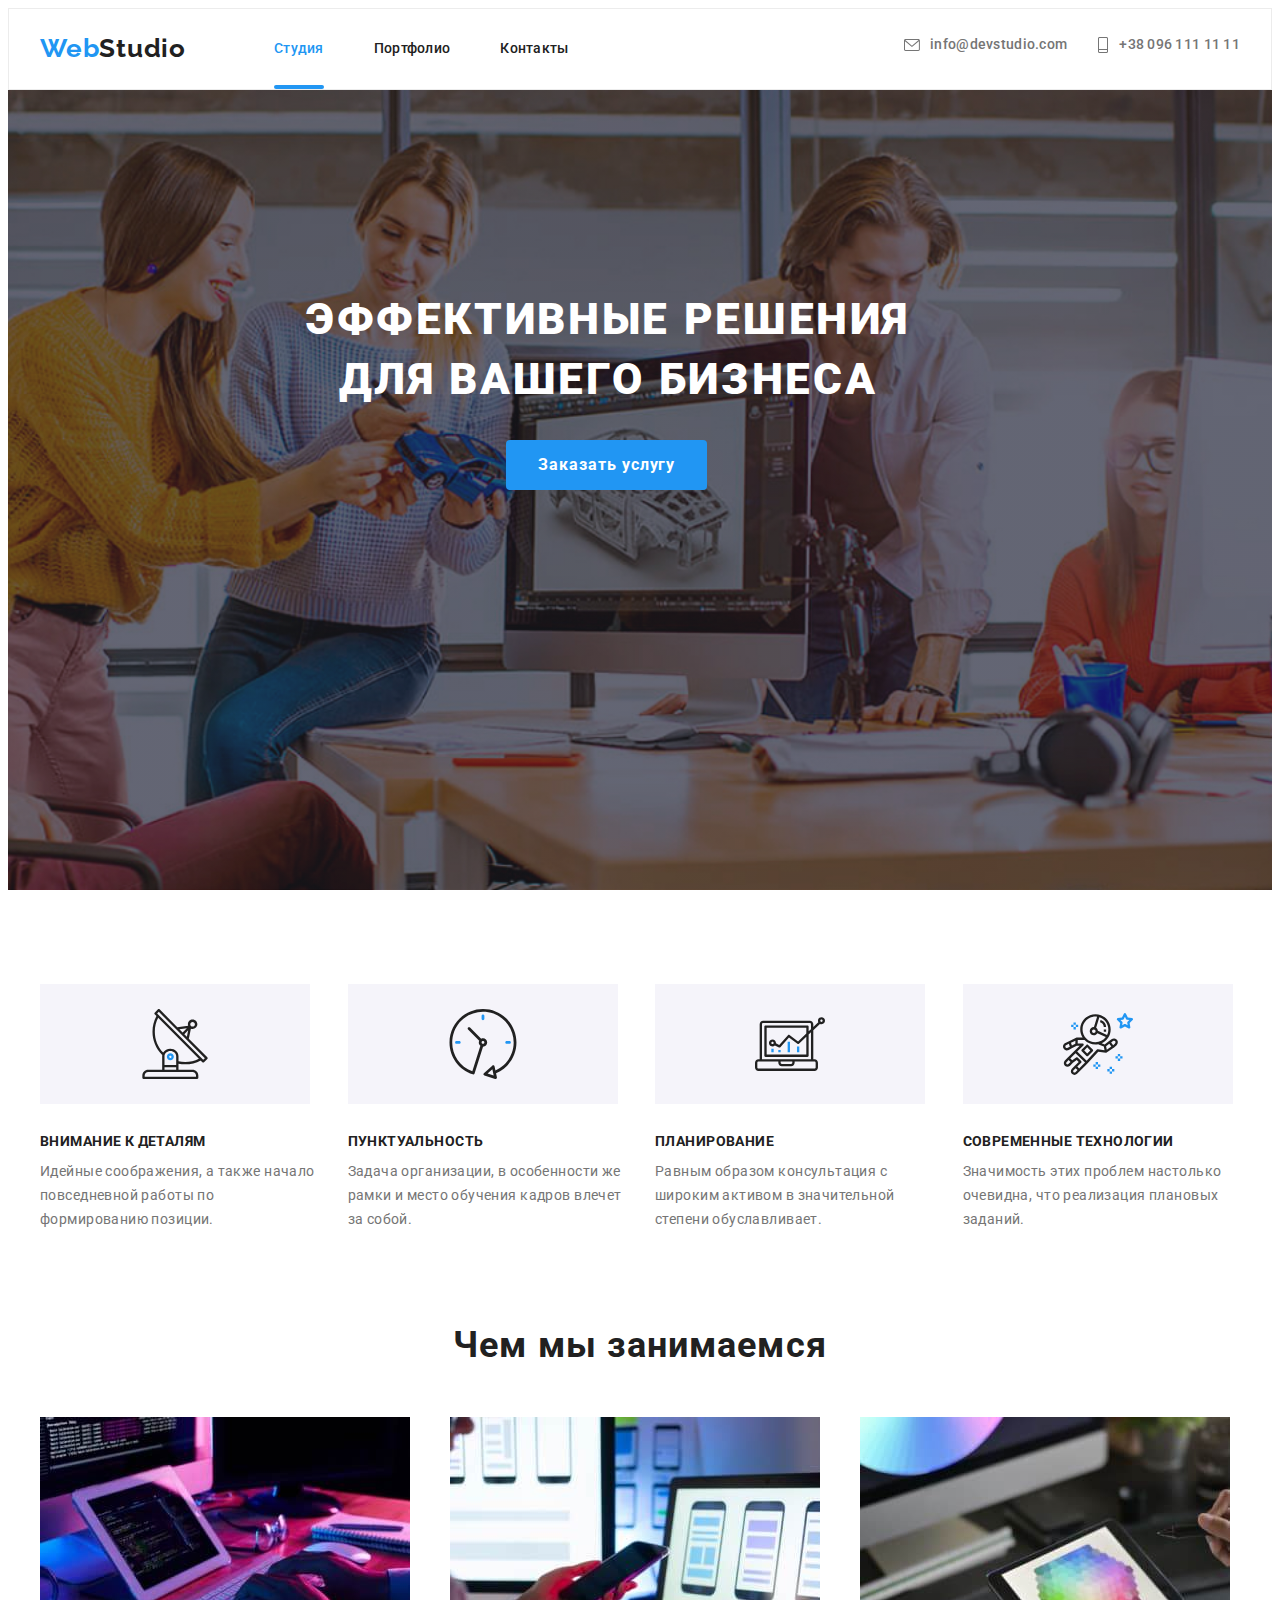
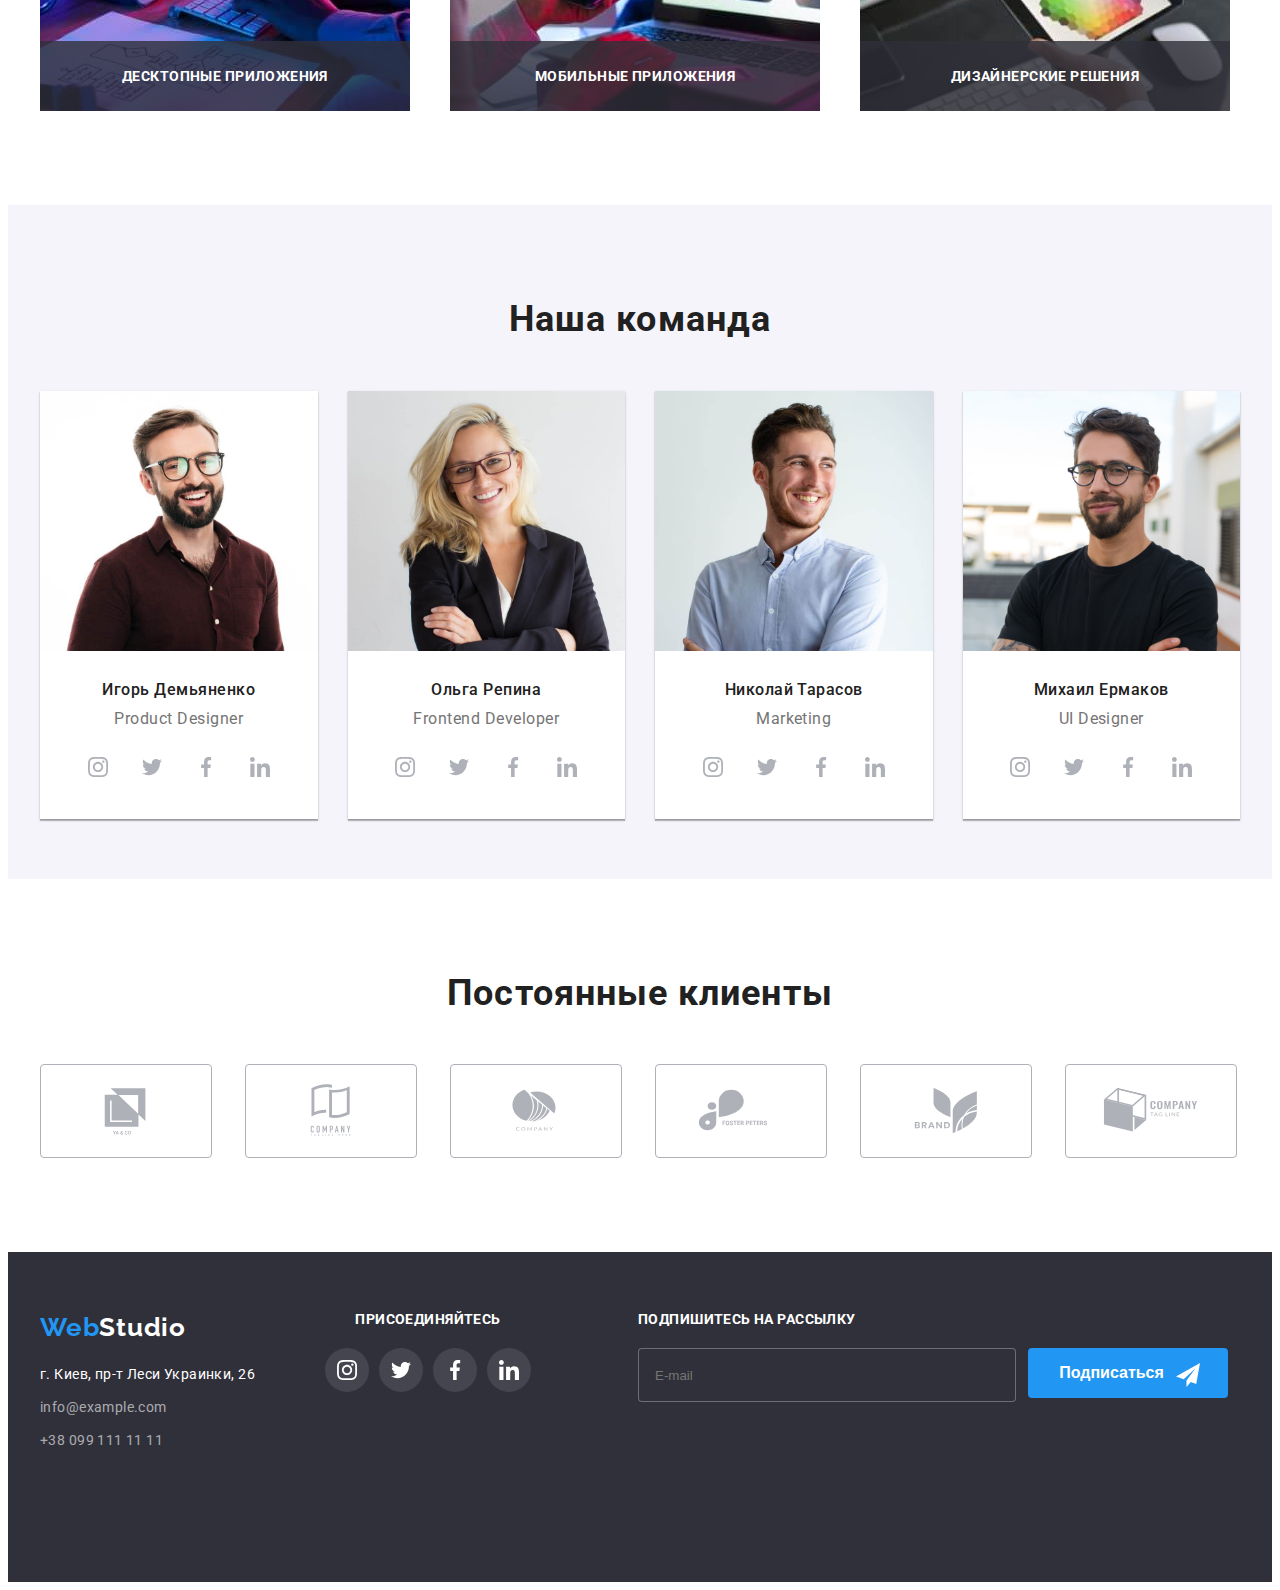
==== commit 540eefb3: "add" ====
--- a/index.html
+++ b/index.html
@@ -325,7 +325,7 @@
                     <img class="img"
                     srcset="./img/img-photo-5.jpg  1x, 
                     ./img/img-photo-5-2x.jpg  2x"
-                     src="./img/img-photo-4.jpg" alt="Ольга" width="270" height="260">
+                     src="./img/img-photo-5.jpg" alt="Ольга" width="270" height="260">
                 </picture>
                 
                
@@ -752,7 +752,7 @@
     </div>
 
  </div>
- <div class="mob-backdrop is-hidden">
+ <!-- <div class="mob-backdrop is-hidden">
     <div class="container">
     <div class="mob-modal">
         <button type="button" class="mob-modal-close-btn" data-modal-close>
@@ -835,7 +835,7 @@
         </form>
     </div>
  </div>
-</div>
+</div> -->
  <script src="./js/modal.js"></script>
  <script src="./js/menu.js"></script>
  <script src="./js/backdrop.js"></script>
--- a/css/main.min.css
+++ b/css/main.min.css
@@ -1 +1 @@
-:root{--title-color: #212121;--main-title-color:#757575;--hover-footer-color:#2196F3;--fonfocus-color: #FFFFFF;--font-family: "Roboto", sans-serif;--font-size: 36px;--letter-spacing: 0.03em;--line-height: 1.16px }h1,h2,h3,p,ul{margin:0;padding:0}img{display:block;height:auto}body{font-family:"Roboto",sans-serif;font-size:14px;letter-spacing:.03em;color:#757575;background-color:#fff}.container{width:100%;margin:0 auto;padding-left:15px;padding-right:15px}@media screen and (min-width: 320px){.container{max-width:480px}}@media screen and (min-width: 768px){.container{max-width:768px}}@media screen and (min-width: 1200px){.container{max-width:1200px;padding:0}}.link{text-decoration:none}.list{list-style:none;margin:0;padding:0}.havigation__link.current::after{content:"";display:block;left:0;bottom:0;width:100%;height:4px;background-color:#2196f3;border-radius:2px;position:absolute}.havigation__link.current::after{color:var(--hover-footer-color)}.havigation__link.current{color:var(--hover-footer-color)}.logo{font-family:"Raleway";font-style:normal;font-weight:700;font-size:26px;line-height:1.19;letter-spacing:.03em;color:var(--title-color);margin-right:93px;padding-top:24px;padding-bottom:25px}@media screen and (min-width: 768px){.logo{font-size:26px;line-height:1.19;letter-spacing:.03em;color:var(--title-color);margin-right:88px;padding-top:24px;padding-bottom:25px}}.span{color:var(--hover-footer-color)}@media screen and (min-width: 320px){.havigation__list{display:none;padding:0;margin:0;position:relative}}@media screen and (min-width: 768px){.havigation__list{display:flex;padding:0;margin:0;position:relative}}@media screen and (min-width: 1200px){.havigation__list{display:flex;padding:0;margin:0;position:relative}}.header>.container{display:flex;align-items:center}.header{border:1px solid #ececec}.havigation__item:last-child{margin-right:0}@media screen and (min-width: 1200px){.havigation__item{margin-right:50px}}@media screen and (min-width: 768px){.havigation__item{margin-right:50px}}.havigation{display:flex;align-items:center}.havigation__link{font-family:"Roboto";font-weight:500;line-height:1.14;letter-spacing:.02em;color:var(--title-color);display:block;padding-top:32px;padding-bottom:32px;transition:color 250ms cubic-bezier(0.4, 0, 0.2, 1);position:relative}.havigation__link:hover{color:var(--hover-footer-color)}.havigation__link:focus{color:var(--hover-footer-color)}.connect__mail,.connect__tel{font-family:"Roboto";font-weight:500;line-height:1.14;letter-spacing:.02em;display:flex;align-items:center;color:#757575;fill:#757575;transition:color 250ms cubic-bezier(0.4, 0, 0.2, 1)}.connect__mail:hover,.connect__mail:focus,.connect__tel:hover,.connect__tel:focus{fill:var(--hover-footer-color);color:var(--hover-footer-color)}.connect__mail link{font-weight:500;line-height:1.14;letter-spacing:.02em;color:var(--main-title-color);margin-left:50px}.connect__tel{font-weight:500;line-height:1.14;letter-spacing:.02em;color:var(--main-title-color)}@media screen and (min-width: 320px){.connect__list{list-style:none;display:none}}.connect__list:hover,.connect__list:focus{color:var(--hover-footer-color)}@media screen and (min-width: 768px){.connect__list{list-style:none;margin-left:27px;display:block}}@media screen and (min-width: 1200px){.connect__list{list-style:none;display:flex}}.connect{margin-left:auto}@media screen and (min-width: 768px){.connect{margin-left:auto}}@media screen and (min-width: 1200px){.connect{margin-left:auto}}@media screen and (min-width: 768px){.connect__item{margin-bottom:8px}}@media screen and (min-width: 1200px){.connect__item{margin-right:30px}}.connect__item:last-child{margin:0}.connect__icon{margin-right:10px;transition:fill 250ms cubic-bezier(0.4, 0, 0.2, 1)}.mob-menu{position:fixed;z-index:1;width:100vw;height:100vh;background-color:#fff;top:0;padding-bottom:48px;padding-top:48px}.mob-menu>.container{display:block;flex-direction:column;height:100%;overflow:auto}@media screen and (min-width: 1200px){.mod-menu-btn{display:none}}@media screen and (min-width: 768px){.mod-menu-btn{display:none}}@media screen and (min-width: 320px){.mod-menu-btn{margin-left:auto;width:30px;height:30px;border:none;background:#fff;border-radius:50%;background-color:rgba(0,0,0,0);position:absolute;align-items:center;justify-content:center;display:flex;top:8px;right:8px;transition:color 250ms cubic-bezier(0.4, 0, 0.2, 1),fill 250ms cubic-bezier(0.4, 0, 0.2, 1)}.mod-menu-btn:focus,.mod-menu-btn:hover{fill:#2196f3}}@media screen and (min-width: 320px){.menu-open{width:40px;height:40px;fill:#212121;display:flex;border:none;background-color:#fff}}@media screen and (min-width: 768px){.menu-open{width:40px;height:40px;fill:#212121;display:none;border:none;background-color:#fff}}.mob-menu-hav__link{font-weight:500;font-size:40px;line-height:1.17;letter-spacing:.02em;color:#212121}.mob-menu-hav__item:not(:last-child){margin-bottom:32px}.mob-menu-connect__tel{font-weight:500;font-size:34px;line-height:1.17;letter-spacing:.02em;color:#2196f3}.mob-menu-connect__item:not(:last-child){margin-bottom:32px;margin-top:32px}.mob-menu-connect__mail{font-weight:500;font-size:24px;line-height:28px;letter-spacing:.02em;color:#757575}.soc-link{font-weight:500;font-size:18px;line-height:1.22;letter-spacing:.02em;color:#2196f3}.soc-item{margin-top:64px}.soc-list{display:flex}.soc-link-span{border:1px solid rgba(33,33,33,.2);transform:rotate(90deg);margin-left:10px;margin-right:10px}.menu__btn{font-family:inherit;font-weight:500;font-size:16px;line-height:1.62;text-align:center;letter-spacing:.03em;color:var(--title-color);padding:6px 22px 6px 22px;border:none;border-radius:4px;transition:background 250ms cubic-bezier(0.4, 0, 0.2, 1),box-shadow 250ms cubic-bezier(0.4, 0, 0.2, 1),color 250ms cubic-bezier(0.4, 0, 0.2, 1)}.menu__btn:hover{background:#2196f3;color:var(--fonfocus-color);box-shadow:0px 3px 1px rgba(0,0,0,.1),0px 1px 2px rgba(0,0,0,.08),0px 2px 2px rgba(0,0,0,.12)}.menu__btn:focus{background:#2196f3;color:var(--fonfocus-color);box-shadow:0px 3px 1px rgba(0,0,0,.1),0px 1px 2px rgba(0,0,0,.08),0px 2px 2px rgba(0,0,0,.12)}@media screen and (min-width: 320px){.menu__item{margin-right:8px;margin-bottom:15px}}@media screen and (min-width: 320px){.menu__list{display:flex;flex-wrap:wrap;margin-left:0;margin-right:8px;margin-bottom:40px}}@media screen and (min-width: 768px){.menu__list{display:flex;margin-bottom:30px;justify-content:center}}@media screen and (min-width: 1200px){.menu__list{display:flex;margin-bottom:50px;justify-content:center}}.works__link{margin-bottom:4px}.works{display:flex;flex-wrap:wrap;max-width:100%;gap:30px}@media screen and (min-width: 1200px){.works{display:flex;flex-wrap:wrap;gap:30px}}.works__list{max-width:100%}@media screen and (min-width: 768px){.works__list{width:calc((100% - 30px)/2)}}@media screen and (min-width: 1200px){.works__list{width:calc((100% - 60px)/3);display:flex;background:#fff}}.works__sct{height:100%;flex-direction:column;display:flex;transition:box-shadow 250ms cubic-bezier(0.4, 0, 0.2, 1)}.works__sct:hover,.works__sct:focus{box-shadow:0px 1px 1px rgba(0,0,0,.12),0px 4px 4px rgba(0,0,0,.06),1px 4px 6px rgba(0,0,0,.16);display:block}@media screen and (min-width: 320px){.menu{padding-top:60px;padding-bottom:60px}}@media screen and (min-width: 768px){.menu{padding-top:60px;padding-bottom:60px}}@media screen and (min-width: 1200px){.menu{padding-top:94px;padding-bottom:94px}}.one__text{border-left:1px solid #eee;border-right:1px solid #eee;border-bottom:1px solid #eee;padding:20px 24px 20px 24px;flex-grow:1}.works-top__text{position:absolute;top:0;color:#fff;background-color:rgba(33,150,243,.9);height:100%;padding:63px 24px;line-height:1.4;font-size:18px;letter-spacing:.03em;transform:translateY(100%);transition:transform 250ms linear}.works__wrap{position:relative;overflow:hidden}.works__list:hover .works-top__text{transform:translateY(0)}.works__link{font-weight:700;font-size:18px;line-height:2;letter-spacing:.06em;color:var(--title-color)}.works__text{font-size:16px;line-height:1.88;letter-spacing:.03em;color:var(--main-title-color)}.section-two{background-color:#2f303a;background-position:center;background-size:cover;max-width:100%;background-image:linear-gradient(rgba(47, 48, 58, 0.4), rgba(47, 48, 58, 0.4)),url(../img/header-mobil.jpg)}@media(min-device-pixel-ratio: 2),(min-resolution: 192dpi),(min-resolution: 2dppx){.section-two{background-image:linear-gradient(rgba(47, 48, 58, 0.4), rgba(47, 48, 58, 0.4)),url(../img/header-mobil-2x.jpg)}}@media screen and (min-width: 768px){.section-two{max-width:1200px;background-image:linear-gradient(rgba(47, 48, 58, 0.4), rgba(47, 48, 58, 0.4)),url(../img/header-tablet.jpg)}}@media screen and (min-width: 768px)and (min-device-pixel-ratio: 2),screen and (min-width: 768px)and (min-resolution: 192dpi),screen and (min-width: 768px)and (min-resolution: 2dppx){.section-two{background-image:linear-gradient(rgba(47, 48, 58, 0.4), rgba(47, 48, 58, 0.4)),url(../img/header-tablet-2x.jpg)}}@media screen and (min-width: 1200px){.section-two{max-width:100%;background-image:linear-gradient(rgba(47, 48, 58, 0.4), rgba(47, 48, 58, 0.4)),url(../img/header.jpg)}}@media screen and (min-width: 1200px)and (min-device-pixel-ratio: 2),screen and (min-width: 1200px)and (min-resolution: 192dpi),screen and (min-width: 1200px)and (min-resolution: 2dppx){.section-two{background-image:linear-gradient(rgba(47, 48, 58, 0.4), rgba(47, 48, 58, 0.4)),url(../img/header-2x.jpg)}}.section-two .container{padding:0px;margin:0px;margin:0px}@media screen and (min-width: 320px){.section-two .container{max-width:100%}}@media screen and (min-width: 768px){.section-two .container{max-width:1200px}}@media screen and (min-width: 1200px){.section-two .container{max-width:1200px}}.section-two-btn{font-family:"Roboto";font-style:normal;font-weight:700;font-size:16px;line-height:1.88;letter-spacing:.06em;color:var(--fonfocus-color);margin-top:30px;background-color:#2196f3;border:none;padding:10px 32px 10px 32px;border-radius:4px}.section-two-title{font-family:"Roboto";font-style:normal;font-weight:900;font-size:22px;line-height:1.62;text-align:center;letter-spacing:.06em;text-transform:uppercase;max-width:480px;color:#fff;padding-top:118px;padding-left:60px;padding-right:60px}@media screen and (min-width: 768px){.section-two-title{font-size:22px;line-height:1.62;max-width:768px;padding-left:204px;padding-right:204px}}@media screen and (min-width: 1200px){.section-two-title{font-family:"Roboto";font-style:normal;font-weight:900;font-size:44px;line-height:1.36;text-align:center;letter-spacing:.06em;padding-top:200px;padding-left:240px;padding-right:240px;max-width:1200px;color:#fff}}@media screen and (min-width: 320px){.sect-btn{padding:0px 139px 118px 139px}}@media screen and (min-width: 768px){.sect-btn{padding:0px 284px 118px 284px}}@media screen and (min-width: 1200px){.sect-btn{padding:0px 498px 200px 498px}}.section-three{padding-bottom:94px}.section-three-text{font-weight:400;font-size:14px;line-height:1.71;letter-spacing:.03em;color:var(--main-title-color);margin-right:30px;margin:0 auto}.section-three{padding-top:94px;padding-top:94px}@media screen and (min-width: 768px){.section-three{padding-top:60px;padding-top:60px}}@media screen and (min-width: 1200px){.section-three{padding-top:94px;padding-top:94px}}.section-three-title{text-align:center;padding-top:0px;margin-bottom:50px}.section-three-list{display:flex;flex-wrap:wrap;gap:30px}.section-three-list>.container{padding:0px}@media screen and (min-width: 768px){.section-three-item{width:calc((100% - 30px)/2)}}@media screen and (min-width: 1200px){.section-three-item{width:calc((100% - 90px)/4)}}.section-three-item:last-child{margin-right:0px}.section-three-title{font-weight:700;font-size:36px;line-height:1.16;letter-spacing:.03em;color:#212121}@media screen and (min-width: 320px){.section-three-item-title{font-weight:700;font-size:14px;line-height:1.14;letter-spacing:.03em;color:var(--title-color);margin-top:30px;margin-bottom:10px;text-align:center;text-transform:uppercase}}@media screen and (min-width: 768px){.section-three-item-title{margin-bottom:10px;margin-top:30px;font-size:14px;line-height:1.14;text-align:left}}@media screen and (min-width: 1200px){.section-three-item-title{font-size:14px;line-height:1.14;margin-top:30px;margin-bottom:10px}}.section-four-title{text-align:center;margin-bottom:50px}.section-four-list{display:flex;position:relative;margin-top:50px;margin-left:-30px}.section-four-item{flex-basis:calc(33.3333333333% - 30px);margin-left:30px;display:block;max-width:100%;height:auto}.section-four-title{font-weight:700;font-size:36px;line-height:1.16;letter-spacing:.03em;color:var(--title-color)}@media screen and (min-width: 320px){.section-four{display:none}}@media screen and (min-width: 768px){.section-four{display:none}}@media screen and (min-width: 1200px){.section-four{display:flex;padding-bottom:94px;padding-top:0px}}.content-text{position:absolute;bottom:0;color:#fff;background-color:rgba(47,48,58,.8);font-size:14px;line-height:1.5;letter-spacing:.03em;text-transform:uppercase;font-weight:700;height:70px;width:370px;display:flex;justify-content:center;align-items:center;text-align:center}.section-four-list{position:relative;overflow:hidden}.section-five__list{display:flex;flex-wrap:wrap;margin-top:50px;gap:30px}.section__five{padding-top:60px;padding-bottom:60px;background:#f5f4fa}@media screen and (min-width: 768px){.section__five{padding-top:60px;padding-top:60px}}@media screen and (min-width: 1200px){.section__five{padding-top:94px;padding-top:94px}}.section-five__item{text-align:center;background:#fff;box-shadow:0px 1px 3px rgba(0,0,0,.12),0px 1px 1px rgba(0,0,0,.14),0px 2px 1px rgba(0,0,0,.2);width:100%}@media screen and (min-width: 320px){.section-five__item{text-align:center;background:#fff;box-shadow:0px 1px 3px rgba(0,0,0,.12),0px 1px 1px rgba(0,0,0,.14),0px 2px 1px rgba(0,0,0,.2)}.section-five__item img{width:450px;width:100%;height:460px}}@media screen and (min-width: 768px){.section-five__item{text-align:center;background:#fff;box-shadow:0px 1px 3px rgba(0,0,0,.12),0px 1px 1px rgba(0,0,0,.14),0px 2px 1px rgba(0,0,0,.2);width:calc((100% - 30px)/2)}.section-five__item img{width:354px;width:100%;height:374px}}@media screen and (min-width: 1200px){.section-five__item{text-align:center;background:#fff;box-shadow:0px 1px 3px rgba(0,0,0,.12),0px 1px 1px rgba(0,0,0,.14),0px 2px 1px rgba(0,0,0,.2);width:calc((100% - 90px)/4)}.section-five__item img{width:270px;width:100%;height:260px}}.section-five__titles{font-weight:700;font-size:36px;line-height:1.16;letter-spacing:.03em;margin-bottom:50px;text-align:center;color:var(--title-color)}.section-five__text{font-weight:400;font-size:16px;line-height:1.18;letter-spacing:.03em;color:var(--main-title-color);margin:0px auto 16px 0px}@media screen and (min-width: 320px){.section-five__stn{padding-top:30px;padding-bottom:30px;text-align:center}}.komanda__link{width:100%;height:100%;border-radius:50%;display:flex;align-items:center;justify-content:center;fill:#afb1b8;transition:background 250ms cubic-bezier(0.4, 0, 0.2, 1)}.komanda__link:hover,.komanda__link:focus{background-color:#2196f3;fill:#fff}.komanda__icon{transition:fill 250ms cubic-bezier(0.4, 0, 0.2, 1)}.komanda__list{display:flex;justify-content:center}.komanda__item{width:44px;height:44px;margin-right:10px}.komanda__item:last-child{margin-left:0px}.komanda__item:last-child{margin-right:0px}.stn{color:#212121;text-align:center;margin-bottom:20px;padding-top:20px}.section-five__title{font-weight:500;font-size:16px;line-height:1.18;letter-spacing:.03em;color:#212121;margin:0px auto 10px auto}@media screen and (min-width: 320px){.clients{font-size:28px;line-height:1.17;text-align:center;margin-bottom:30px;color:#212121}}@media screen and (min-width: 768px){.clients{font-size:28px;line-height:1.17;text-align:center;margin-bottom:30px;color:#212121}}@media screen and (min-width: 1200px){.clients{font-style:normal;font-weight:700;font-size:36px;line-height:1.16;text-align:center;letter-spacing:.03em;margin-bottom:50px;color:#212121}}.logo-clients{padding-bottom:94px;padding-top:94px}.logo-clients>.container{padding:0px 15px}@media screen and (min-width: 1200px){.logo-clients>.container{padding:0}}@media screen and (min-width: 320px){.company-link{width:210px;height:92px;background-color:#fff;display:flex;align-items:center;justify-content:center;fill:#afb1b8;border-radius:4px;border:1px solid #afb1b8;transition:border 250ms cubic-bezier(0.4, 0, 0.2, 1),fill 250ms cubic-bezier(0.4, 0, 0.2, 1)}.company-link:hover,.company-link:focus{fill:var(--hover-footer-color);border:1px solid #2196f3;border-radius:4px}}@media screen and (min-width: 768px){.company-link{width:226px;height:92px;width:100%;background-color:#fff;display:flex;align-items:center;justify-content:center;fill:#afb1b8;border-radius:4px;border:1px solid #afb1b8;transition:border 250ms cubic-bezier(0.4, 0, 0.2, 1),fill 250ms cubic-bezier(0.4, 0, 0.2, 1)}.company-link:hover,.company-link:focus{fill:var(--hover-footer-color);border:1px solid #2196f3;border-radius:4px}}@media screen and (min-width: 1200px){.company-link{width:100%;height:100%;width:170px;height:92px;background-color:#fff;display:flex;align-items:center;justify-content:center;fill:#afb1b8;border-radius:4px;border:1px solid #afb1b8;transition:border 250ms cubic-bezier(0.4, 0, 0.2, 1),fill 250ms cubic-bezier(0.4, 0, 0.2, 1)}.company-link:hover,.company-link:focus{fill:var(--hover-footer-color);border:1px solid #2196f3;border-radius:4px}}.company-list{display:flex;flex-wrap:wrap;gap:30px}.company-list>.container{padding-left:15px;padding-right:15px}@media screen and (min-width: 320px){.company-item{display:flex;width:calc((100% - 30px)/2)}}@media screen and (min-width: 768px){.company-item{width:calc((100% - 60px)/3)}}@media screen and (min-width: 1200px){.company-item{width:calc((100% - 150px)/6)}}.company-item:last-child{margin-right:0px}@media screen and (min-width: 1200px){.company-logo{width:106px;height:60px;margin:16px 32px 16px 32px;transition:fill 250ms cubic-bezier(0.4, 0, 0.2, 1);text-align:center}}.footer-link{font-weight:400;line-height:1.71;letter-spacing:.03em;color:rgba(255,255,255,.6)}.footer,.footer-two{padding-bottom:60px;padding-top:60px;background:#2f303a;margin:0}@media screen and (min-width: 1200px){.footer-two-address{margin-top:20px}}@media screen and (min-width: 768px){.footer-two-address{margin-top:20px;padding-left:0px}}@media screen and (min-width: 320px){.footer-two-address{margin-top:20px}}@media screen and (min-width: 320px){.ubout-content{text-align:center;margin-bottom:60px}}@media screen and (min-width: 768px){.ubout-content{margin-right:165px}}@media screen and (min-width: 1200px){.ubout-content{text-align:left;margin-right:70px}}.footer-address{margin-top:20px;font-style:normal}.footer-logo{font-family:"Raleway";font-style:normal;font-weight:700;font-size:26px;line-height:1.19;letter-spacing:.03em;color:var(--title-color);color:#fff}.footer-item{margin-bottom:9px;font-style:normal}.footer-item:last-child{margin:0}@media screen and (min-width: 1200px){.footer-item-links{width:44px;height:44px;margin-right:10px}}@media screen and (min-width: 768px){.footer-item-links{width:44px;height:44px;margin-right:10px;text-align:center}}@media screen and (min-width: 320px){.footer-item-links{width:44px;height:44px;margin-right:10px;text-align:center}}.footer-item-links:last-child{margin-right:0px}@media screen and (min-width: 1200px){.footer-list-links{text-align:center;justify-content:center;display:flex}}@media screen and (min-width: 768px){.footer-list-links{display:flex;text-align:center;justify-content:center}}@media screen and (min-width: 320px){.footer-list-links{display:flex;text-align:center;justify-content:center}}@media screen and (min-width: 1200px){.footer .container{display:flex;padding:0px}}@media screen and (min-width: 768px){.footer .container{display:flex;flex-wrap:wrap;justify-content:center;padding:0}}@media screen and (min-width: 320px){.footer-icon{margin-bottom:60px}}@media screen and (min-width: 1200px){.footer-icon{margin-right:auto}}@media screen and (min-width: 320px){.input-btn{margin-top:20px;text-align:center}}@media screen and (min-width: 768px){.input-btn{margin-top:20px;text-align:center}}@media screen and (min-width: 1200px){.input-btn{margin-left:12px;margin-top:36px}}@media screen and (min-width: 320px){.footer-title{margin-bottom:20px;text-align:center;font-style:normal;font-weight:700;font-size:14px;line-height:1.14;letter-spacing:.03em;text-transform:uppercase;color:#fff}}@media screen and (min-width: 768px){.footer-title{margin-bottom:20px;text-align:center;font-style:normal;font-weight:700;font-size:14px;line-height:1.14;letter-spacing:.03em;text-transform:uppercase;color:#fff}}@media screen and (min-width: 1200px){.footer-title{margin-bottom:20px;font-family:"Roboto";font-style:normal;font-weight:700;font-size:14px;line-height:1.14;letter-spacing:.03em;text-transform:uppercase;color:#fff}}.footer-two-logo{font-family:"Raleway";font-style:normal;font-weight:700;font-size:26px;line-height:1.19;letter-spacing:.03em;margin-top:444px;color:#fff;padding-left:0px}.footer-two-link{font-weight:400;line-height:1.71;letter-spacing:.03em;color:rgba(255,255,255,.6)}.footer-two-item{margin-bottom:9px;font-style:normal;font-family:"Roboto";font-weight:400;font-size:14px;line-height:1.71;letter-spacing:.03em;color:#fff}.footer-two-links{color:#fff}.footer-links{color:#fff}.icon-link{width:100%;height:100%;background-color:rgba(255,255,255,.1);border-radius:50%;display:flex;align-items:center;justify-content:center;fill:#fff;transition:background 250ms cubic-bezier(0.4, 0, 0.2, 1)}.icon-link:hover,.icon-link:focus{background:var(--hover-footer-color);fill:#fff}.footer-input{color:#fff;width:100%;height:50px;border:1px solid rgba(255,255,255,.3);border-radius:4px;background:#2f303a;outline:none;padding-left:16px}@media screen and (min-width: 768px){.footer-input{width:450px}}@media screen and (min-width: 1200px){.footer-input{width:358px}}.email-title{font-family:"Roboto";font-weight:700;font-size:14px;line-height:1.14;text-transform:uppercase;color:#fff;margin-bottom:20px}@media screen and (min-width: 320px){.email-title{text-align:center}}@media screen and (min-width: 768px){.email-title{text-align:center}}@media screen and (min-width: 1200px){.email-title{text-align:left}}.footer-two-list{margin-left:0px}@media screen and (min-width: 1200px){.form-cont{display:flex;margin-right:12px}}@media screen and (min-width: 768px){.form-email{text-align:center}}@media screen and (min-width: 1200px){.form-email{text-align:center}}.email-btn{width:200px;height:50px;background:#2196f3;border-radius:4px;font-weight:700;font-size:16px;line-height:1.88;padding:10px 62px 10px 29px;color:#fff;border:none}@media screen and (min-width: 320px){.email-icon{position:absolute;fill:#fff;margin-left:12px;margin-top:5px}}@media screen and (min-width: 768px){.email-icon{position:absolute;margin-top:5px;fill:#fff;margin-left:12px}}@media screen and (min-width: 1200px){.email-icon{position:absolute;margin-top:5px;fill:#fff;margin-left:12px}}@media screen and (min-width: 320px){.benefits-item{width:100%;height:100%;width:450px;height:120px;background-color:#f5f4fa;display:flex;align-items:center;justify-content:center;fill:#afb1b8}}@media screen and (min-width: 768px){.benefits-item{width:100%;height:100%;width:354px;height:120px;background-color:#f5f4fa;display:flex;align-items:center;justify-content:center;fill:#afb1b8}}@media screen and (min-width: 1200px){.benefits-item{width:100%;height:100%;width:270px;height:120px;background-color:#f5f4fa;display:flex;align-items:center;justify-content:center;fill:#afb1b8}}.benefits-link:hover,.benefits-link:focus{background:#f5f4fa;border-radius:4px}.benefits-item:last-child{margin-right:0px}.backdrop{width:100%;height:100%;background-color:rgba(0,0,0,.2);position:fixed;top:0;transition:opacity 250ms,visibility 250ms cubic-bezier(0.4, 0, 0.2, 1)}.modal{width:528px;min-height:581px;background-color:#fff;border-radius:4px;position:absolute;top:50%;left:50%;justify-content:center;align-items:center;transform:translate(-50%, -50%) scale(1);padding:40px}.modal-close-btn{width:30px;height:30px;border:1px solid rgba(0,0,0,.1);background:#fff;border-radius:50%;background-color:rgba(0,0,0,0);position:absolute;align-items:center;justify-content:center;display:flex;top:8px;right:8px;transition:color 250ms cubic-bezier(0.4, 0, 0.2, 1),fill 250ms cubic-bezier(0.4, 0, 0.2, 1)}.modal-close-btn:focus,.modal-close-btn:hover{fill:#2196f3}.backdrop .is-hidden .modal{transform:translate(-50%, -50%) scale(1)}.modal-title{font-weight:700;font-size:20px;line-height:1.15;text-align:center;letter-spacing:.02em;color:#212121}.model-input{width:100%;height:40px;border:1px solid rgba(33,33,33,.2);border-radius:4px;padding-left:42px;transition:background 250ms cubic-bezier(0.4, 0, 0.2, 1);outline:none}.model-input:focus{border-color:#2196f3}.model-label{font-weight:400;font-size:12px;line-height:1.16;color:#757575;display:block;margin-top:10px;margin-bottom:4px}.model-text{width:100%;height:120px;border:1px solid rgba(33,33,33,.2);border-radius:4px;resize:none;padding:12px 16px;outline:none}.model-text:focus{border-color:#2196f3}.modal-icon{position:absolute;left:12px;top:50%;transform:translateY(-50%);transition:background 250ms cubic-bezier(0.4, 0, 0.2, 1)}.modal-check:checked+.check-text::before{background-color:#2196f3;background-image:url(../img/check.svg);background-repeat:no-repeat;background-position:center;border:none;transition:border-color 250ms cubic-bezier(0.4, 0, 0.2, 1)}.modal-check:focus+.check-text::before{border-color:#2196f3}.model-input:focus+.modal-icon{fill:#2196f3}.modal-btn{position:absolute;font-weight:700;font-size:16px;line-height:1.8;text-align:center;border-radius:4px;color:#fff;background-color:#2196f3;width:200px;height:50px;border:none;margin-top:30px;margin-left:124px}.input-wrap{position:relative}.is-hidden{opacity:0;pointer-events:none}.visually-hidden{text-align:center;position:absolute;width:1px;height:1px;margin:-1px;border:0;padding:0;white-space:nowrap;clip-path:inset(100%);clip:rect(0 0 0 0);overflow:hidden}.check-text{font-weight:400;font-size:14px;line-height:1.71;color:#757575;align-items:center;display:flex;justify-content:center;position:relative}.check-text::before{content:"";width:16px;height:16px;border-radius:2px;margin-right:8px;border:2px solid #212121}.label-text{font-weight:400;font-size:14px;line-height:1.71;color:#2196f3;margin-left:4px}.mob-backdrop{width:100vw;height:100vh;background-color:#fff;position:fixed;top:0;transition:opacity 250ms,visibility 250ms cubic-bezier(0.4, 0, 0.2, 1);padding:40px}.mob-modal{width:528px;min-height:581px;background-color:#fff;border-radius:4px;position:absolute;top:50%;left:50%;justify-content:center;align-items:center;transform:translate(-50%, -50%) scale(1);padding:40px}.mob-modal-close-btn{width:30px;height:30px;border:1px solid rgba(0,0,0,.1);background:#fff;border-radius:50%;background-color:rgba(0,0,0,0);position:absolute;align-items:center;justify-content:center;display:flex;top:8px;right:8px;transition:color 250ms cubic-bezier(0.4, 0, 0.2, 1),fill 250ms cubic-bezier(0.4, 0, 0.2, 1)}.mob-modal-close-btn:focus,.mob-modal-close-btn:hover{fill:#2196f3}.mob-backdrop .is-hidden .mob-modal{transform:translate(-50%, -50%) scale(1)}.mob-modal-title{font-weight:700;font-size:20px;line-height:1.5;text-align:center;letter-spacing:.03em;color:#212121}.mob-model-input{width:100%;height:40px;border:1px solid rgba(33,33,33,.2);border-radius:4px;padding-left:42px;transition:background 250ms cubic-bezier(0.4, 0, 0.2, 1);outline:none}.mob-model-input:focus{border-color:#2196f3}.mob-model-label{font-weight:400;font-size:12px;line-height:1.16;color:#757575;display:block;margin-top:10px;margin-bottom:4px}.mob-model-text{width:100%;height:120px;border:1px solid rgba(33,33,33,.2);border-radius:4px;resize:none;padding:12px 16px;outline:none}.mob-model-text:focus{border-color:#2196f3}.mob-modal-icon{position:absolute;left:12px;top:50%;transform:translateY(-50%);transition:background 250ms cubic-bezier(0.4, 0, 0.2, 1)}.mob-modal-check:checked+.mob-check-text::before{background-color:#2196f3;background-image:url(../img/check.svg);background-repeat:no-repeat;background-position:center;border:none;transition:border-color 250ms cubic-bezier(0.4, 0, 0.2, 1)}.mob-modal-check:focus+.mob-check-text::before{border-color:#2196f3}.mob-model-input:focus+.mob-modal-icon{fill:#2196f3}.mob-modal-btn{position:absolute;font-weight:700;font-size:16px;line-height:1.8;text-align:center;border-radius:4px;color:#fff;background-color:#2196f3;width:200px;height:50px;border:none;margin-top:30px;margin-left:124px}.visually-hidden{text-align:center;position:absolute;width:1px;height:1px;margin:-1px;border:0;padding:0;white-space:nowrap;clip-path:inset(100%);clip:rect(0 0 0 0);overflow:hidden}.mob-check-text{font-weight:400;font-size:14px;line-height:1.71;color:#757575;align-items:center;display:flex;justify-content:center;position:relative}.mob-check-text::before{content:"";width:16px;height:16px;border-radius:2px;margin-right:8px;border:2px solid #212121}.mob-label-text{font-weight:400;font-size:14px;line-height:1.71;color:#2196f3;margin-left:4px}/*# sourceMappingURL=main.min.css.map */+:root{--title-color: #212121;--main-title-color:#757575;--hover-footer-color:#2196F3;--fonfocus-color: #FFFFFF;--font-family: "Roboto", sans-serif;--font-size: 36px;--letter-spacing: 0.03em;--line-height: 1.16px }h1,h2,h3,p,ul{margin:0;padding:0}img{display:block;height:auto}body{font-family:"Roboto",sans-serif;font-size:14px;letter-spacing:.03em;color:#757575;background-color:#fff}.container{width:100%;margin:0 auto;padding-left:15px;padding-right:15px}@media screen and (min-width: 320px){.container{max-width:480px}}@media screen and (min-width: 768px){.container{max-width:768px}}@media screen and (min-width: 1200px){.container{max-width:1200px;padding:0}}.link{text-decoration:none}.list{list-style:none;margin:0;padding:0}.havigation__link.current::after{content:"";display:block;left:0;bottom:0;width:100%;height:4px;background-color:#2196f3;border-radius:2px;position:absolute}.havigation__link.current::after{color:var(--hover-footer-color)}.havigation__link.current{color:var(--hover-footer-color)}.logo{font-family:"Raleway";font-style:normal;font-weight:700;font-size:26px;line-height:1.19;letter-spacing:.03em;color:var(--title-color);margin-right:93px;padding-top:24px;padding-bottom:25px}@media screen and (min-width: 768px){.logo{font-size:26px;line-height:1.19;letter-spacing:.03em;color:var(--title-color);margin-right:88px;padding-top:24px;padding-bottom:25px}}.span{color:var(--hover-footer-color)}@media screen and (min-width: 320px){.havigation__list{display:none;padding:0;margin:0;position:relative}}@media screen and (min-width: 768px){.havigation__list{display:flex;padding:0;margin:0;position:relative}}@media screen and (min-width: 1200px){.havigation__list{display:flex;padding:0;margin:0;position:relative}}.header>.container{display:flex;align-items:center}.header{border:1px solid #ececec}.havigation__item:last-child{margin-right:0}@media screen and (min-width: 1200px){.havigation__item{margin-right:50px}}@media screen and (min-width: 768px){.havigation__item{margin-right:50px}}.havigation{display:flex;align-items:center}.havigation__link{font-family:"Roboto";font-weight:500;line-height:1.14;letter-spacing:.02em;color:var(--title-color);display:block;padding-top:32px;padding-bottom:32px;transition:color 250ms cubic-bezier(0.4, 0, 0.2, 1);position:relative}.havigation__link:hover{color:var(--hover-footer-color)}.havigation__link:focus{color:var(--hover-footer-color)}.connect__mail,.connect__tel{font-family:"Roboto";font-weight:500;line-height:1.14;letter-spacing:.02em;display:flex;align-items:center;color:#757575;fill:#757575;transition:color 250ms cubic-bezier(0.4, 0, 0.2, 1)}.connect__mail:hover,.connect__mail:focus,.connect__tel:hover,.connect__tel:focus{fill:var(--hover-footer-color);color:var(--hover-footer-color)}.connect__mail link{font-weight:500;line-height:1.14;letter-spacing:.02em;color:var(--main-title-color);margin-left:50px}.connect__tel{font-weight:500;line-height:1.14;letter-spacing:.02em;color:var(--main-title-color)}@media screen and (min-width: 320px){.connect__list{list-style:none;display:none}}.connect__list:hover,.connect__list:focus{color:var(--hover-footer-color)}@media screen and (min-width: 768px){.connect__list{list-style:none;margin-left:27px;display:block}}@media screen and (min-width: 1200px){.connect__list{list-style:none;display:flex}}.connect{margin-left:auto}@media screen and (min-width: 768px){.connect{margin-left:auto}}@media screen and (min-width: 1200px){.connect{margin-left:auto}}@media screen and (min-width: 768px){.connect__item{margin-bottom:8px}}@media screen and (min-width: 1200px){.connect__item{margin-right:30px}}.connect__item:last-child{margin:0}.connect__icon{margin-right:10px;transition:fill 250ms cubic-bezier(0.4, 0, 0.2, 1)}.mob-menu{position:fixed;z-index:2;width:100vw;height:100vh;background-color:#fff;top:0;left:0;padding-bottom:48px;padding-top:48px}.mob-menu>.container{display:flex;flex-direction:column;height:100%;justify-content:space-between;overflow:auto}@media screen and (min-width: 1200px){.mod-menu-btn{display:none}}@media screen and (min-width: 768px){.mod-menu-btn{display:none}}@media screen and (min-width: 320px){.mod-menu-btn{margin-left:auto;width:30px;height:30px;border:none;background:#fff;border-radius:50%;background-color:rgba(0,0,0,0);position:absolute;align-items:center;justify-content:center;display:flex;top:8px;right:8px;transition:color 250ms cubic-bezier(0.4, 0, 0.2, 1),fill 250ms cubic-bezier(0.4, 0, 0.2, 1)}.mod-menu-btn:focus,.mod-menu-btn:hover{fill:#2196f3}}@media screen and (min-width: 320px){.menu-open{width:40px;height:40px;fill:#212121;display:flex;border:none;background-color:#fff}}@media screen and (min-width: 768px){.menu-open{width:40px;height:40px;fill:#212121;display:none;border:none;background-color:#fff}}.mob-menu-hav__link{font-weight:500;font-size:40px;line-height:1.17;letter-spacing:.02em;color:#212121}.mob-menu-hav__item:not(:last-child){margin-bottom:32px}.mob-menu-connect__tel{font-weight:500;font-size:34px;line-height:1.17;letter-spacing:.02em;color:#2196f3}.mob-menu-connect__item:not(:last-child){margin-bottom:32px;margin-top:32px}.mob-menu-connect__mail{font-weight:500;font-size:24px;line-height:28px;letter-spacing:.02em;color:#757575}.soc-link{font-weight:500;font-size:18px;line-height:1.22;letter-spacing:.02em;color:#2196f3}.soc-list{display:flex;flex-wrap:wrap;margin-top:64px}.soc-link-span{border:1px solid rgba(33,33,33,.2);transform:rotate(90deg);margin-left:10px;margin-right:10px}.menu__btn{font-family:inherit;font-weight:500;font-size:16px;line-height:1.62;text-align:center;letter-spacing:.03em;color:var(--title-color);padding:6px 22px 6px 22px;border:none;border-radius:4px;transition:background 250ms cubic-bezier(0.4, 0, 0.2, 1),box-shadow 250ms cubic-bezier(0.4, 0, 0.2, 1),color 250ms cubic-bezier(0.4, 0, 0.2, 1)}.menu__btn:hover{background:#2196f3;color:var(--fonfocus-color);box-shadow:0px 3px 1px rgba(0,0,0,.1),0px 1px 2px rgba(0,0,0,.08),0px 2px 2px rgba(0,0,0,.12)}.menu__btn:focus{background:#2196f3;color:var(--fonfocus-color);box-shadow:0px 3px 1px rgba(0,0,0,.1),0px 1px 2px rgba(0,0,0,.08),0px 2px 2px rgba(0,0,0,.12)}@media screen and (min-width: 320px){.menu__item{margin-right:8px;margin-bottom:15px}}@media screen and (min-width: 320px){.menu__list{display:flex;flex-wrap:wrap;margin-left:0;margin-right:8px;margin-bottom:40px}}@media screen and (min-width: 768px){.menu__list{display:flex;margin-bottom:30px;justify-content:center}}@media screen and (min-width: 1200px){.menu__list{display:flex;margin-bottom:50px;justify-content:center}}.works__link{margin-bottom:4px}.works{display:flex;flex-wrap:wrap;max-width:100%;gap:30px}@media screen and (min-width: 1200px){.works{display:flex;flex-wrap:wrap;gap:30px}}.works__list{max-width:100%}@media screen and (min-width: 768px){.works__list{width:calc((100% - 30px)/2)}}@media screen and (min-width: 1200px){.works__list{width:calc((100% - 60px)/3);display:flex;background:#fff}}.works__sct{height:100%;flex-direction:column;display:flex;transition:box-shadow 250ms cubic-bezier(0.4, 0, 0.2, 1)}.works__sct:hover,.works__sct:focus{box-shadow:0px 1px 1px rgba(0,0,0,.12),0px 4px 4px rgba(0,0,0,.06),1px 4px 6px rgba(0,0,0,.16);display:block}@media screen and (min-width: 320px){.menu{padding-top:60px;padding-bottom:60px}}@media screen and (min-width: 768px){.menu{padding-top:60px;padding-bottom:60px}}@media screen and (min-width: 1200px){.menu{padding-top:94px;padding-bottom:94px}}.one__text{border-left:1px solid #eee;border-right:1px solid #eee;border-bottom:1px solid #eee;padding:20px 24px 20px 24px;flex-grow:1}.works-top__text{position:absolute;top:0;color:#fff;background-color:rgba(33,150,243,.9);height:100%;padding:63px 24px;line-height:1.4;font-size:18px;letter-spacing:.03em;transform:translateY(100%);transition:transform 250ms linear}.works__wrap{position:relative;overflow:hidden}.works__list:hover .works-top__text{transform:translateY(0)}.works__link{font-weight:700;font-size:18px;line-height:2;letter-spacing:.06em;color:var(--title-color)}.works__text{font-size:16px;line-height:1.88;letter-spacing:.03em;color:var(--main-title-color)}.section-two{background-color:#2f303a;background-position:center;background-size:cover;padding-top:200px;padding-bottom:200px;max-width:100%;background-image:linear-gradient(rgba(47, 48, 58, 0.4), rgba(47, 48, 58, 0.4)),url(../img/header-mobil.jpg)}@media(min-device-pixel-ratio: 2),(min-resolution: 192dpi),(min-resolution: 2dppx){.section-two{background-image:linear-gradient(rgba(47, 48, 58, 0.4), rgba(47, 48, 58, 0.4)),url(../img/header-mobil-2x.jpg)}}@media screen and (min-width: 768px){.section-two{max-width:1200px;background-image:linear-gradient(rgba(47, 48, 58, 0.4), rgba(47, 48, 58, 0.4)),url(../img/header-tablet.jpg)}}@media screen and (min-width: 768px)and (min-device-pixel-ratio: 2),screen and (min-width: 768px)and (min-resolution: 192dpi),screen and (min-width: 768px)and (min-resolution: 2dppx){.section-two{background-image:linear-gradient(rgba(47, 48, 58, 0.4), rgba(47, 48, 58, 0.4)),url(../img/header-tablet-2x.jpg)}}@media screen and (min-width: 1200px){.section-two{max-width:100%;background-image:linear-gradient(rgba(47, 48, 58, 0.4), rgba(47, 48, 58, 0.4)),url(../img/header.jpg)}}@media screen and (min-width: 1200px)and (min-device-pixel-ratio: 2),screen and (min-width: 1200px)and (min-resolution: 192dpi),screen and (min-width: 1200px)and (min-resolution: 2dppx){.section-two{background-image:linear-gradient(rgba(47, 48, 58, 0.4), rgba(47, 48, 58, 0.4)),url(../img/header-2x.jpg)}}.section-two .container{padding:0px;margin:0px;margin:0px}@media screen and (min-width: 320px){.section-two .container{width:1200px}}@media screen and (min-width: 768px){.section-two .container{max-width:1200px}}@media screen and (min-width: 1200px){.section-two .container{width:1200px}}.section-two-btn{font-family:"Roboto";font-style:normal;font-weight:700;font-size:16px;line-height:1.88;letter-spacing:.06em;color:var(--fonfocus-color);margin-top:30px;background-color:#2196f3;border:none;padding:10px 32px 10px 32px;border-radius:4px}.section-two-title{font-family:"Roboto";font-style:normal;font-weight:900;font-size:22px;line-height:1.62;text-align:center;letter-spacing:.06em;text-transform:uppercase;max-width:480px;color:#fff;margin-left:auto;margin-right:auto}@media screen and (min-width: 768px){.section-two-title{font-size:22px;line-height:1.62;max-width:768px}}@media screen and (min-width: 1200px){.section-two-title{font-family:"Roboto";font-style:normal;font-weight:900;font-size:44px;line-height:1.36;letter-spacing:.06em;width:696px;color:#fff}}@media screen and (min-width: 320px){.sect-btn{padding:0px 139px 118px 139px}}@media screen and (min-width: 768px){.sect-btn{padding:0px 284px 118px 284px}}@media screen and (min-width: 1200px){.sect-btn{padding:0px 498px 200px 498px}}.section-three{padding-bottom:94px}.section-three-text{font-weight:400;font-size:14px;line-height:1.71;letter-spacing:.03em;color:var(--main-title-color);margin-right:30px;margin:0 auto}.section-three{padding-top:94px;padding-top:94px}@media screen and (min-width: 768px){.section-three{padding-top:60px;padding-top:60px}}@media screen and (min-width: 1200px){.section-three{padding-top:94px;padding-top:94px}}.section-three-title{text-align:center;padding-top:0px;margin-bottom:50px}.section-three-list{display:flex;flex-wrap:wrap;gap:30px}.section-three-list>.container{padding:0px}@media screen and (min-width: 768px){.section-three-item{width:calc((100% - 30px)/2)}}@media screen and (min-width: 1200px){.section-three-item{width:calc((100% - 90px)/4)}}.section-three-item:last-child{margin-right:0px}.section-three-title{font-weight:700;font-size:36px;line-height:1.16;letter-spacing:.03em;color:#212121}@media screen and (min-width: 320px){.section-three-item-title{font-weight:700;font-size:14px;line-height:1.14;letter-spacing:.03em;color:var(--title-color);margin-top:30px;margin-bottom:10px;text-align:center;text-transform:uppercase}}@media screen and (min-width: 768px){.section-three-item-title{margin-bottom:10px;margin-top:30px;font-size:14px;line-height:1.14;text-align:left}}@media screen and (min-width: 1200px){.section-three-item-title{font-size:14px;line-height:1.14;margin-top:30px;margin-bottom:10px}}.section-four-title{text-align:center;margin-bottom:50px}.section-four-list{display:flex;position:relative;margin-top:50px;margin-left:-30px}.section-four-item{flex-basis:calc(33.3333333333% - 30px);margin-left:30px;display:block;max-width:100%;height:auto}.section-four-title{font-weight:700;font-size:36px;line-height:1.16;letter-spacing:.03em;color:var(--title-color)}@media screen and (min-width: 320px){.section-four{display:none}}@media screen and (min-width: 768px){.section-four{display:none}}@media screen and (min-width: 1200px){.section-four{display:flex;padding-bottom:94px;padding-top:0px}}.content-text{position:absolute;bottom:0;color:#fff;background-color:rgba(47,48,58,.8);font-size:14px;line-height:1.5;letter-spacing:.03em;text-transform:uppercase;font-weight:700;height:70px;width:370px;display:flex;justify-content:center;align-items:center;text-align:center}.section-four-list{position:relative;overflow:hidden}.section-five__list{display:flex;flex-wrap:wrap;margin-top:50px;gap:30px}.section__five{padding-top:60px;padding-bottom:60px;background:#f5f4fa}@media screen and (min-width: 768px){.section__five{padding-top:60px;padding-top:60px}}@media screen and (min-width: 1200px){.section__five{padding-top:94px;padding-top:94px}}.section-five__item{text-align:center;background:#fff;box-shadow:0px 1px 3px rgba(0,0,0,.12),0px 1px 1px rgba(0,0,0,.14),0px 2px 1px rgba(0,0,0,.2);width:100%}@media screen and (min-width: 320px){.section-five__item{text-align:center;background:#fff;box-shadow:0px 1px 3px rgba(0,0,0,.12),0px 1px 1px rgba(0,0,0,.14),0px 2px 1px rgba(0,0,0,.2)}.section-five__item img{width:450px;width:100%;height:460px}}@media screen and (min-width: 768px){.section-five__item{text-align:center;background:#fff;box-shadow:0px 1px 3px rgba(0,0,0,.12),0px 1px 1px rgba(0,0,0,.14),0px 2px 1px rgba(0,0,0,.2);width:calc((100% - 30px)/2)}.section-five__item img{width:354px;width:100%;height:374px}}@media screen and (min-width: 1200px){.section-five__item{text-align:center;background:#fff;box-shadow:0px 1px 3px rgba(0,0,0,.12),0px 1px 1px rgba(0,0,0,.14),0px 2px 1px rgba(0,0,0,.2);width:calc((100% - 90px)/4)}.section-five__item img{width:270px;width:100%;height:260px}}.section-five__titles{font-weight:700;font-size:36px;line-height:1.16;letter-spacing:.03em;margin-bottom:50px;text-align:center;color:var(--title-color)}.section-five__text{font-weight:400;font-size:16px;line-height:1.18;letter-spacing:.03em;color:var(--main-title-color);margin:0px auto 16px 0px}@media screen and (min-width: 320px){.section-five__stn{padding-top:30px;padding-bottom:30px;text-align:center}}.komanda__link{width:100%;height:100%;border-radius:50%;display:flex;align-items:center;justify-content:center;fill:#afb1b8;transition:background 250ms cubic-bezier(0.4, 0, 0.2, 1)}.komanda__link:hover,.komanda__link:focus{background-color:#2196f3;fill:#fff}.komanda__icon{transition:fill 250ms cubic-bezier(0.4, 0, 0.2, 1)}.komanda__list{display:flex;justify-content:center}.komanda__item{width:44px;height:44px;margin-right:10px}.komanda__item:last-child{margin-left:0px}.komanda__item:last-child{margin-right:0px}.stn{color:#212121;text-align:center;margin-bottom:20px;padding-top:20px}.section-five__title{font-weight:500;font-size:16px;line-height:1.18;letter-spacing:.03em;color:#212121;margin:0px auto 10px auto}@media screen and (min-width: 320px){.clients{font-size:28px;line-height:1.17;text-align:center;margin-bottom:30px;color:#212121}}@media screen and (min-width: 768px){.clients{font-size:28px;line-height:1.17;text-align:center;margin-bottom:30px;color:#212121}}@media screen and (min-width: 1200px){.clients{font-style:normal;font-weight:700;font-size:36px;line-height:1.16;text-align:center;letter-spacing:.03em;margin-bottom:50px;color:#212121}}.logo-clients{padding-bottom:94px;padding-top:94px}.logo-clients>.container{padding:0px 15px}@media screen and (min-width: 1200px){.logo-clients>.container{padding:0}}@media screen and (min-width: 320px){.company-link{width:210px;height:92px;background-color:#fff;display:flex;align-items:center;justify-content:center;fill:#afb1b8;border-radius:4px;border:1px solid #afb1b8;transition:border 250ms cubic-bezier(0.4, 0, 0.2, 1),fill 250ms cubic-bezier(0.4, 0, 0.2, 1)}.company-link:hover,.company-link:focus{fill:var(--hover-footer-color);border:1px solid #2196f3;border-radius:4px}}@media screen and (min-width: 768px){.company-link{width:226px;height:92px;width:100%;background-color:#fff;display:flex;align-items:center;justify-content:center;fill:#afb1b8;border-radius:4px;border:1px solid #afb1b8;transition:border 250ms cubic-bezier(0.4, 0, 0.2, 1),fill 250ms cubic-bezier(0.4, 0, 0.2, 1)}.company-link:hover,.company-link:focus{fill:var(--hover-footer-color);border:1px solid #2196f3;border-radius:4px}}@media screen and (min-width: 1200px){.company-link{width:100%;height:100%;width:170px;height:92px;background-color:#fff;display:flex;align-items:center;justify-content:center;fill:#afb1b8;border-radius:4px;border:1px solid #afb1b8;transition:border 250ms cubic-bezier(0.4, 0, 0.2, 1),fill 250ms cubic-bezier(0.4, 0, 0.2, 1)}.company-link:hover,.company-link:focus{fill:var(--hover-footer-color);border:1px solid #2196f3;border-radius:4px}}.company-list{display:flex;flex-wrap:wrap;gap:30px}.company-list>.container{padding-left:15px;padding-right:15px}@media screen and (min-width: 320px){.company-item{display:flex;width:calc((100% - 30px)/2)}}@media screen and (min-width: 768px){.company-item{width:calc((100% - 60px)/3)}}@media screen and (min-width: 1200px){.company-item{width:calc((100% - 150px)/6)}}.company-item:last-child{margin-right:0px}@media screen and (min-width: 1200px){.company-logo{width:106px;height:60px;margin:16px 32px 16px 32px;transition:fill 250ms cubic-bezier(0.4, 0, 0.2, 1);text-align:center}}.footer-link{font-weight:400;line-height:1.71;letter-spacing:.03em;color:rgba(255,255,255,.6)}.footer,.footer-two{padding-bottom:60px;padding-top:60px;background:#2f303a;margin:0}@media screen and (min-width: 1200px){.footer-two-address{margin-top:20px}}@media screen and (min-width: 768px){.footer-two-address{margin-top:20px;padding-left:0px}}@media screen and (min-width: 320px){.footer-two-address{margin-top:20px}}@media screen and (min-width: 320px){.ubout-content{text-align:center;margin-bottom:60px}}@media screen and (min-width: 768px){.ubout-content{margin-right:165px}}@media screen and (min-width: 1200px){.ubout-content{text-align:left;margin-right:70px}}.footer-address{margin-top:20px;font-style:normal}.footer-logo{font-family:"Raleway";font-style:normal;font-weight:700;font-size:26px;line-height:1.19;letter-spacing:.03em;color:var(--title-color);color:#fff}.footer-item{margin-bottom:9px;font-style:normal}.footer-item:last-child{margin:0}@media screen and (min-width: 1200px){.footer-item-links{width:44px;height:44px;margin-right:10px}}@media screen and (min-width: 768px){.footer-item-links{width:44px;height:44px;margin-right:10px;text-align:center}}@media screen and (min-width: 320px){.footer-item-links{width:44px;height:44px;margin-right:10px;text-align:center}}.footer-item-links:last-child{margin-right:0px}@media screen and (min-width: 1200px){.footer-list-links{text-align:center;justify-content:center;display:flex}}@media screen and (min-width: 768px){.footer-list-links{display:flex;text-align:center;justify-content:center}}@media screen and (min-width: 320px){.footer-list-links{display:flex;text-align:center;justify-content:center}}@media screen and (min-width: 1200px){.footer .container{display:flex;padding:0px}}@media screen and (min-width: 768px){.footer .container{display:flex;flex-wrap:wrap;justify-content:center;padding:0}}@media screen and (min-width: 320px){.footer-icon{margin-bottom:60px}}@media screen and (min-width: 1200px){.footer-icon{margin-right:auto}}@media screen and (min-width: 320px){.input-btn{margin-top:20px;text-align:center}}@media screen and (min-width: 768px){.input-btn{margin-top:20px;text-align:center}}@media screen and (min-width: 1200px){.input-btn{margin-left:12px;margin-top:36px}}@media screen and (min-width: 320px){.footer-title{margin-bottom:20px;text-align:center;font-style:normal;font-weight:700;font-size:14px;line-height:1.14;letter-spacing:.03em;text-transform:uppercase;color:#fff}}@media screen and (min-width: 768px){.footer-title{margin-bottom:20px;text-align:center;font-style:normal;font-weight:700;font-size:14px;line-height:1.14;letter-spacing:.03em;text-transform:uppercase;color:#fff}}@media screen and (min-width: 1200px){.footer-title{margin-bottom:20px;font-family:"Roboto";font-style:normal;font-weight:700;font-size:14px;line-height:1.14;letter-spacing:.03em;text-transform:uppercase;color:#fff}}.footer-two-logo{font-family:"Raleway";font-style:normal;font-weight:700;font-size:26px;line-height:1.19;letter-spacing:.03em;margin-top:444px;color:#fff;padding-left:0px}.footer-two-link{font-weight:400;line-height:1.71;letter-spacing:.03em;color:rgba(255,255,255,.6)}.footer-two-item{margin-bottom:9px;font-style:normal;font-family:"Roboto";font-weight:400;font-size:14px;line-height:1.71;letter-spacing:.03em;color:#fff}.footer-two-links{color:#fff}.footer-links{color:#fff}.icon-link{width:100%;height:100%;background-color:rgba(255,255,255,.1);border-radius:50%;display:flex;align-items:center;justify-content:center;fill:#fff;transition:background 250ms cubic-bezier(0.4, 0, 0.2, 1)}.icon-link:hover,.icon-link:focus{background:var(--hover-footer-color);fill:#fff}.footer-input{color:#fff;width:100%;height:50px;border:1px solid rgba(255,255,255,.3);border-radius:4px;background:#2f303a;outline:none;padding-left:16px}@media screen and (min-width: 768px){.footer-input{width:450px}}@media screen and (min-width: 1200px){.footer-input{width:358px}}.email-title{font-family:"Roboto";font-weight:700;font-size:14px;line-height:1.14;text-transform:uppercase;color:#fff;margin-bottom:20px}@media screen and (min-width: 320px){.email-title{text-align:center}}@media screen and (min-width: 768px){.email-title{text-align:center}}@media screen and (min-width: 1200px){.email-title{text-align:left}}.footer-two-list{margin-left:0px}@media screen and (min-width: 1200px){.form-cont{display:flex;margin-right:12px}}@media screen and (min-width: 768px){.form-email{text-align:center}}@media screen and (min-width: 1200px){.form-email{text-align:center}}.email-btn{width:200px;height:50px;background:#2196f3;border-radius:4px;font-weight:700;font-size:16px;line-height:1.88;padding:10px 62px 10px 29px;color:#fff;border:none}@media screen and (min-width: 320px){.email-icon{position:absolute;fill:#fff;margin-left:12px;margin-top:5px}}@media screen and (min-width: 768px){.email-icon{position:absolute;margin-top:5px;fill:#fff;margin-left:12px}}@media screen and (min-width: 1200px){.email-icon{position:absolute;margin-top:5px;fill:#fff;margin-left:12px}}@media screen and (min-width: 320px){.benefits-item{width:100%;height:100%;height:120px;background-color:#f5f4fa;display:flex;align-items:center;justify-content:center;fill:#afb1b8}}@media screen and (min-width: 768px){.benefits-item{width:100%;height:100%;width:354px;height:120px;background-color:#f5f4fa;display:flex;align-items:center;justify-content:center;fill:#afb1b8}}@media screen and (min-width: 1200px){.benefits-item{width:100%;height:100%;width:270px;height:120px;background-color:#f5f4fa;display:flex;align-items:center;justify-content:center;fill:#afb1b8}}.benefits-link:hover,.benefits-link:focus{background:#f5f4fa;border-radius:4px}.benefits-item:last-child{margin-right:0px}.backdrop{width:100%;height:100%;background-color:rgba(0,0,0,.2);position:fixed;top:0;transition:opacity 250ms,visibility 250ms cubic-bezier(0.4, 0, 0.2, 1)}@media screen and (min-width: 320px){.modal{width:100%;max-width:450px;min-height:609px;background-color:#fff;border-radius:4px;position:absolute;top:50%;left:50%;justify-content:center;align-items:center;transform:translate(-50%, -50%) scale(1);padding:40px}}@media screen and (min-width: 1200px){.modal{width:100%;max-width:528px;min-height:581px;background-color:#fff;border-radius:4px;position:absolute;top:50%;left:50%;justify-content:center;align-items:center;transform:translate(-50%, -50%) scale(1);padding:40px}}.modal-close-btn{width:30px;height:30px;border:1px solid rgba(0,0,0,.1);background:#fff;border-radius:50%;background-color:rgba(0,0,0,0);position:absolute;align-items:center;justify-content:center;display:flex;top:8px;right:8px;transition:color 250ms cubic-bezier(0.4, 0, 0.2, 1),fill 250ms cubic-bezier(0.4, 0, 0.2, 1)}.modal-close-btn:focus,.modal-close-btn:hover{fill:#2196f3}.backdrop .is-hidden .modal{transform:translate(-50%, -50%) scale(1)}.modal-title{color:#212121;text-align:center}@media screen and (min-width: 320px){.modal-title{font-weight:700;font-size:20px;line-height:1.5;letter-spacing:.03em}}@media screen and (min-width: 1200px){.modal-title{letter-spacing:.02em;font-weight:700;font-size:20px;line-height:1.15}}.model-input{width:100%;height:40px;border:1px solid rgba(33,33,33,.2);border-radius:4px;padding-left:42px;transition:background 250ms cubic-bezier(0.4, 0, 0.2, 1);outline:none}.model-input:focus{border-color:#2196f3}.model-label{font-weight:400;font-size:12px;line-height:1.16;color:#757575;display:block;margin-top:10px;margin-bottom:4px}.model-text{width:100%;height:120px;border:1px solid rgba(33,33,33,.2);border-radius:4px;resize:none;padding:12px 16px;outline:none}.model-text:focus{border-color:#2196f3}.modal-icon{position:absolute;left:12px;top:50%;transform:translateY(-50%);transition:background 250ms cubic-bezier(0.4, 0, 0.2, 1)}.modal-check:checked+.check-text::before{background-color:#2196f3;background-image:url(../img/check.svg);background-repeat:no-repeat;background-position:center;border:none;transition:border-color 250ms cubic-bezier(0.4, 0, 0.2, 1)}.modal-check:focus+.check-text::before{border-color:#2196f3}.model-input:focus+.modal-icon{fill:#2196f3}.modal-btn{position:absolute;font-weight:700;font-size:16px;line-height:1.8;text-align:center;border-radius:4px;color:#fff;background-color:#2196f3;width:200px;height:50px;border:none;margin-top:30px}@media screen and (min-width: 320px){.modal-btn{margin-left:84px}}@media screen and (min-width: 1200px){.modal-btn{margin-left:124px}}.input-wrap{position:relative}.is-hidden{opacity:0;pointer-events:none}.visually-hidden{text-align:center;position:absolute;width:1px;height:1px;margin:-1px;border:0;padding:0;white-space:nowrap;clip-path:inset(100%);clip:rect(0 0 0 0);overflow:hidden}@media screen and (min-width: 320px){.check-text{font-weight:400;font-size:12px;line-height:1.16;letter-spacing:.03em;color:#757575;align-items:center;display:flex;justify-content:center;position:relative}}@media screen and (min-width: 1200px){.check-text{font-weight:400;font-size:14px;line-height:1.71;color:#757575;align-items:center;display:flex;justify-content:center;position:relative}}.check-text::before{content:"";width:16px;height:16px;border-radius:2px;margin-right:8px;border:2px solid #212121}@media screen and (min-width: 320px){.label-text{color:#2196f3;margin-left:4px;font-size:12px;line-height:1.16;letter-spacing:.03em}}@media screen and (min-width: 1200px){.label-text{font-weight:400;font-size:14px;line-height:1.71;color:#2196f3;margin-left:4px}}.mob-backdrop{width:100vw;height:100vh;background-color:#fff;position:fixed;top:0;transition:opacity 250ms,visibility 250ms cubic-bezier(0.4, 0, 0.2, 1);padding:40px}.mob-modal{width:528px;min-height:581px;background-color:#fff;border-radius:4px;position:absolute;top:50%;left:50%;justify-content:center;align-items:center;transform:translate(-50%, -50%) scale(1);padding:40px}.mob-modal-close-btn{width:30px;height:30px;border:1px solid rgba(0,0,0,.1);background:#fff;border-radius:50%;background-color:rgba(0,0,0,0);position:absolute;align-items:center;justify-content:center;display:flex;top:8px;right:8px;transition:color 250ms cubic-bezier(0.4, 0, 0.2, 1),fill 250ms cubic-bezier(0.4, 0, 0.2, 1)}.mob-modal-close-btn:focus,.mob-modal-close-btn:hover{fill:#2196f3}.mob-backdrop .is-hidden .mob-modal{transform:translate(-50%, -50%) scale(1)}.mob-modal-title{font-weight:700;font-size:20px;line-height:1.5;text-align:center;letter-spacing:.03em;color:#212121}.mob-model-input{width:100%;height:40px;border:1px solid rgba(33,33,33,.2);border-radius:4px;padding-left:42px;transition:background 250ms cubic-bezier(0.4, 0, 0.2, 1);outline:none}.mob-model-input:focus{border-color:#2196f3}.mob-model-label{font-weight:400;font-size:12px;line-height:1.16;color:#757575;display:block;margin-top:10px;margin-bottom:4px}.mob-model-text{width:100%;height:120px;border:1px solid rgba(33,33,33,.2);border-radius:4px;resize:none;padding:12px 16px;outline:none}.mob-model-text:focus{border-color:#2196f3}.mob-modal-icon{position:absolute;left:12px;top:50%;transform:translateY(-50%);transition:background 250ms cubic-bezier(0.4, 0, 0.2, 1)}.mob-modal-check:checked+.mob-check-text::before{background-color:#2196f3;background-image:url(../img/check.svg);background-repeat:no-repeat;background-position:center;border:none;transition:border-color 250ms cubic-bezier(0.4, 0, 0.2, 1)}.mob-modal-check:focus+.mob-check-text::before{border-color:#2196f3}.mob-model-input:focus+.mob-modal-icon{fill:#2196f3}.mob-modal-btn{position:absolute;font-weight:700;font-size:16px;line-height:1.8;text-align:center;border-radius:4px;color:#fff;background-color:#2196f3;width:200px;height:50px;border:none;margin-top:30px;margin-left:124px}.visually-hidden{text-align:center;position:absolute;width:1px;height:1px;margin:-1px;border:0;padding:0;white-space:nowrap;clip-path:inset(100%);clip:rect(0 0 0 0);overflow:hidden}.mob-check-text{font-weight:400;font-size:14px;line-height:1.71;color:#757575;align-items:center;display:flex;justify-content:center;position:relative}.mob-check-text::before{content:"";width:16px;height:16px;border-radius:2px;margin-right:8px;border:2px solid #212121}.mob-label-text{font-weight:400;font-size:14px;line-height:1.71;color:#2196f3;margin-left:4px}/*# sourceMappingURL=main.min.css.map */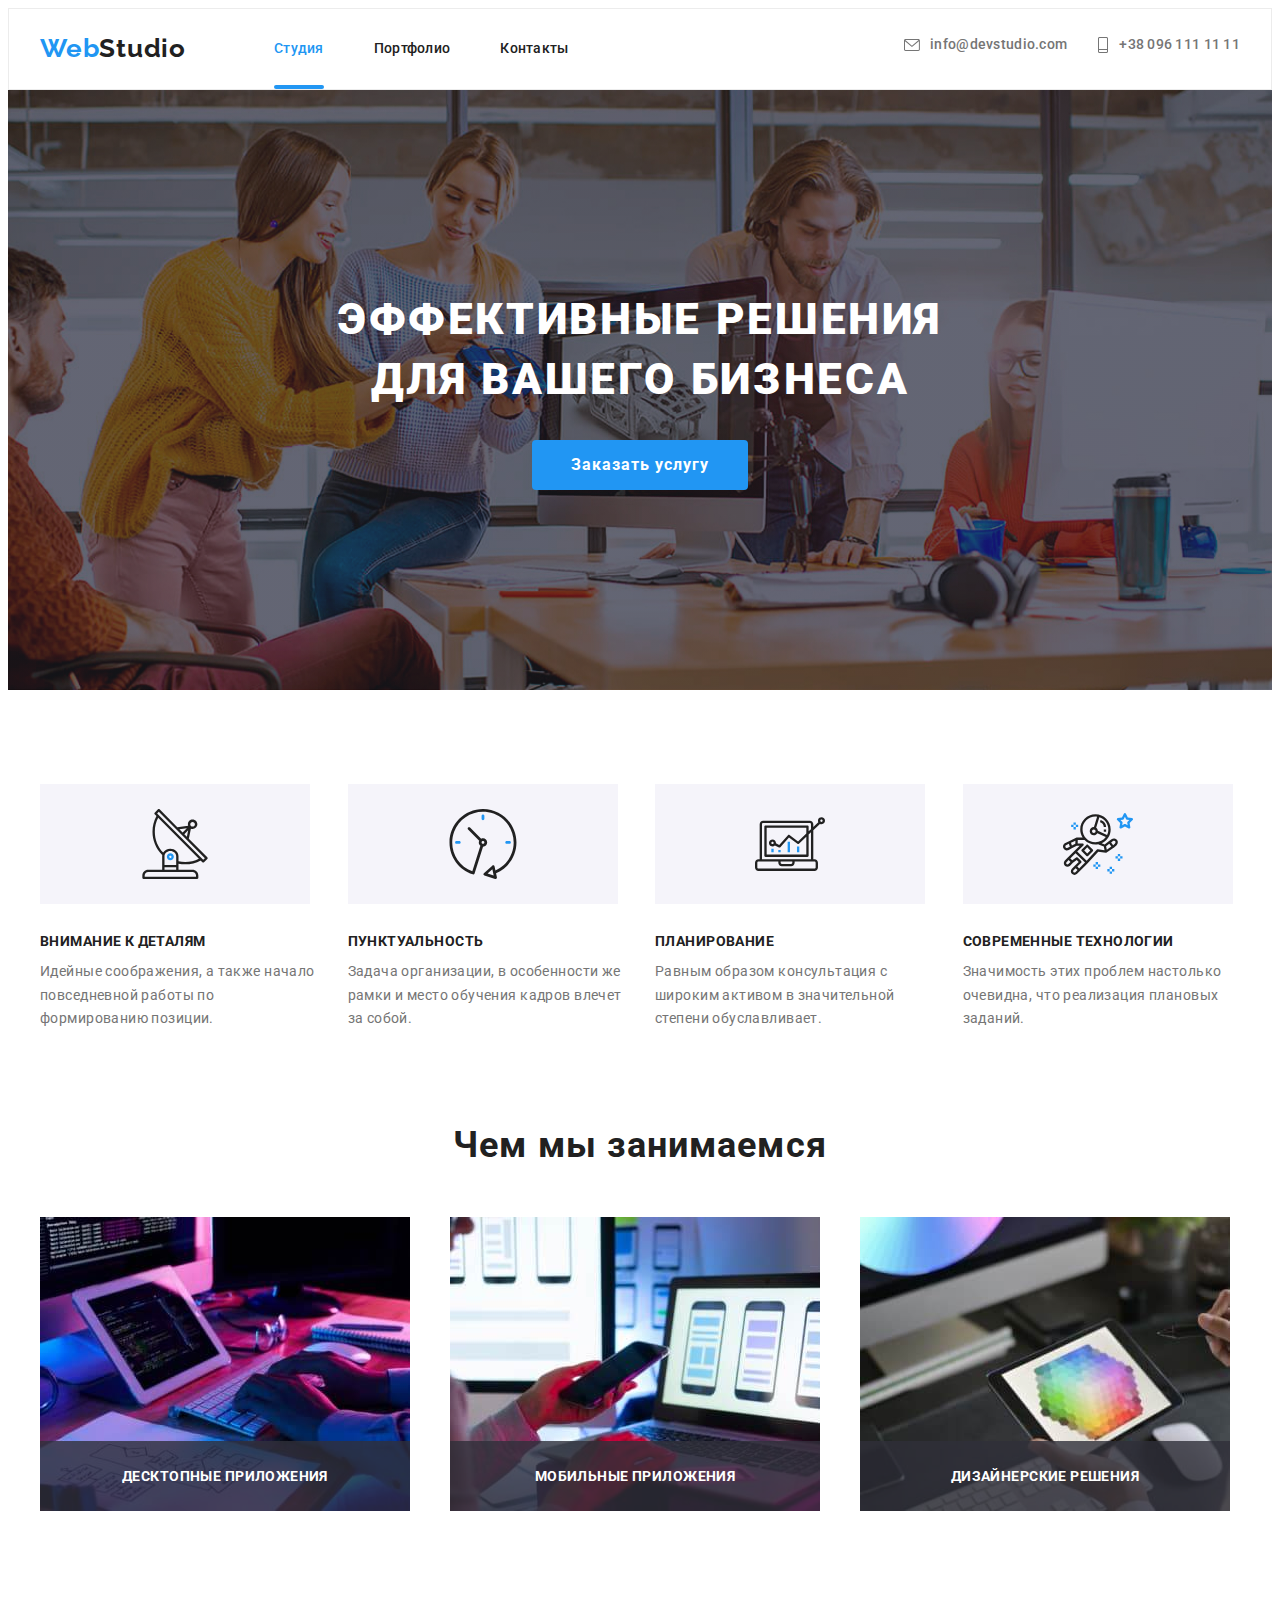
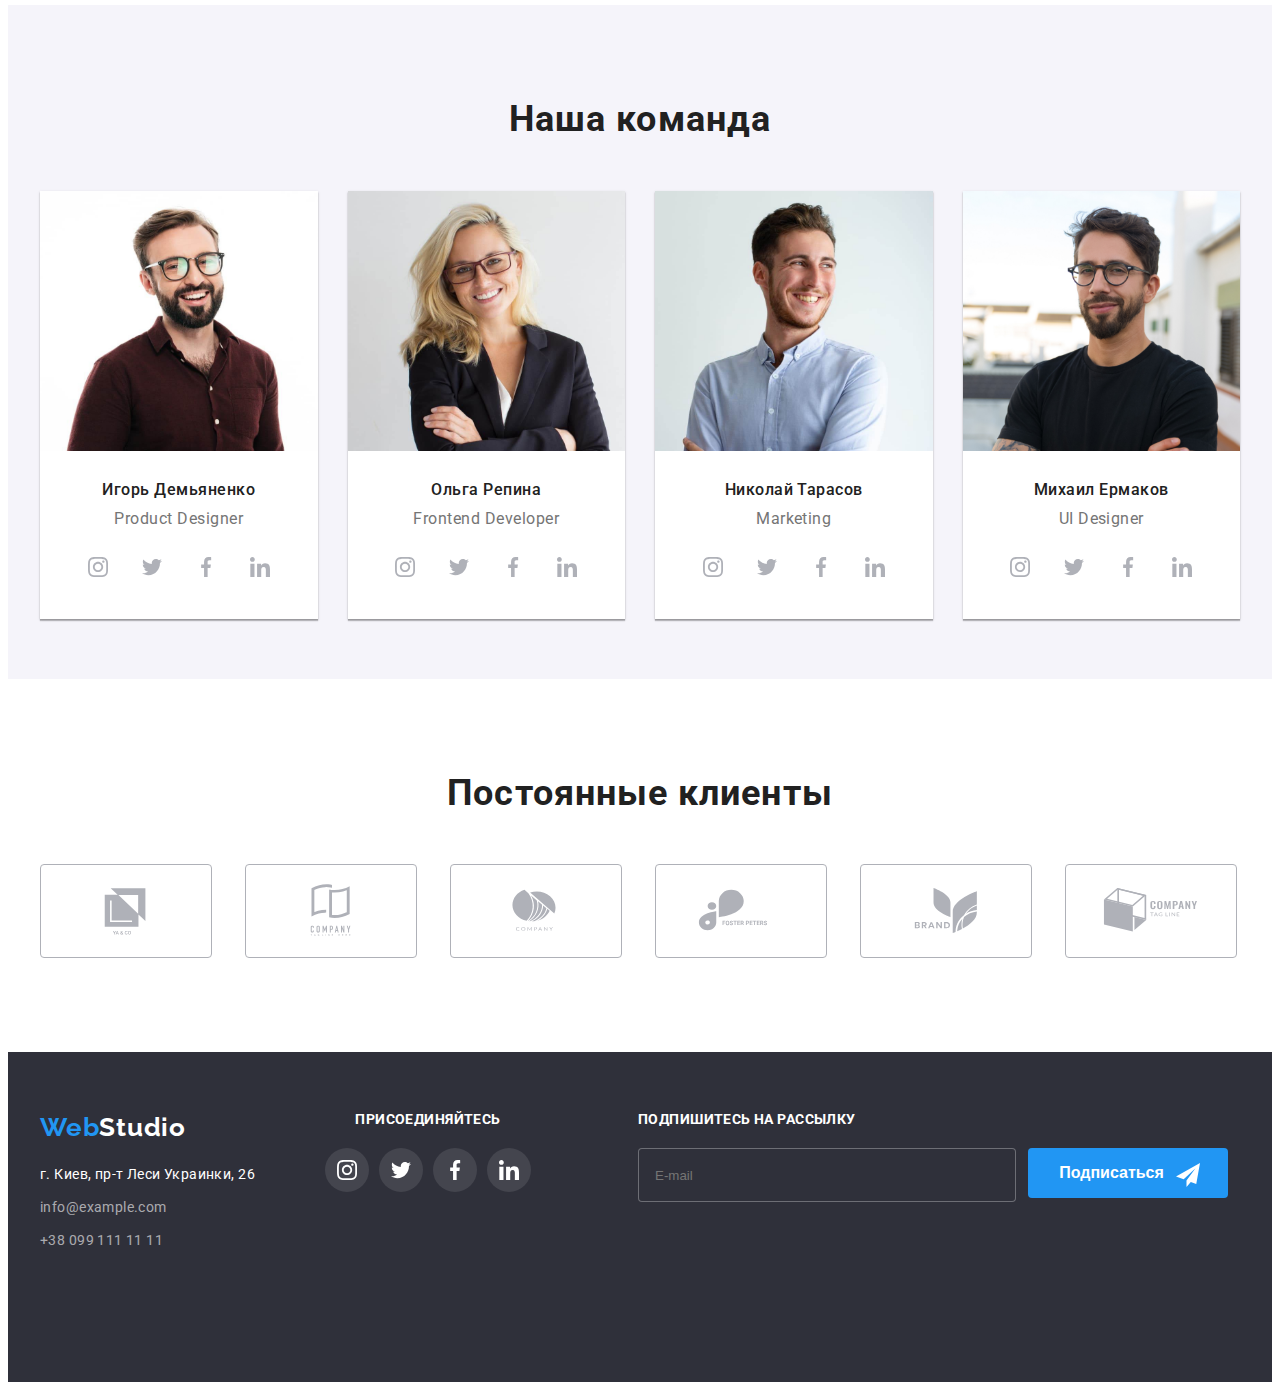
==== commit 2f471540: "add" ====
--- a/index.html
+++ b/index.html
@@ -124,9 +124,9 @@
      <div class="container">
       
          <h1 class="section-two-title">Эффективные решения для вашего бизнеса</h1>
-         <div class="sect-btn">
+         
          <button  type="button" class="section-two-btn " data-modal-open > Заказать услугу</button>
-        </div>
+        
         </div>
      </section>
    
--- a/css/main.min.css
+++ b/css/main.min.css
@@ -1 +1 @@
-:root{--title-color: #212121;--main-title-color:#757575;--hover-footer-color:#2196F3;--fonfocus-color: #FFFFFF;--font-family: "Roboto", sans-serif;--font-size: 36px;--letter-spacing: 0.03em;--line-height: 1.16px }h1,h2,h3,p,ul{margin:0;padding:0}img{display:block;height:auto}body{font-family:"Roboto",sans-serif;font-size:14px;letter-spacing:.03em;color:#757575;background-color:#fff}.container{width:100%;margin:0 auto;padding-left:15px;padding-right:15px}@media screen and (min-width: 320px){.container{max-width:480px}}@media screen and (min-width: 768px){.container{max-width:768px}}@media screen and (min-width: 1200px){.container{max-width:1200px;padding:0}}.link{text-decoration:none}.list{list-style:none;margin:0;padding:0}.havigation__link.current::after{content:"";display:block;left:0;bottom:0;width:100%;height:4px;background-color:#2196f3;border-radius:2px;position:absolute}.havigation__link.current::after{color:var(--hover-footer-color)}.havigation__link.current{color:var(--hover-footer-color)}.logo{font-family:"Raleway";font-style:normal;font-weight:700;font-size:26px;line-height:1.19;letter-spacing:.03em;color:var(--title-color);margin-right:93px;padding-top:24px;padding-bottom:25px}@media screen and (min-width: 768px){.logo{font-size:26px;line-height:1.19;letter-spacing:.03em;color:var(--title-color);margin-right:88px;padding-top:24px;padding-bottom:25px}}.span{color:var(--hover-footer-color)}@media screen and (min-width: 320px){.havigation__list{display:none;padding:0;margin:0;position:relative}}@media screen and (min-width: 768px){.havigation__list{display:flex;padding:0;margin:0;position:relative}}@media screen and (min-width: 1200px){.havigation__list{display:flex;padding:0;margin:0;position:relative}}.header>.container{display:flex;align-items:center}.header{border:1px solid #ececec}.havigation__item:last-child{margin-right:0}@media screen and (min-width: 1200px){.havigation__item{margin-right:50px}}@media screen and (min-width: 768px){.havigation__item{margin-right:50px}}.havigation{display:flex;align-items:center}.havigation__link{font-family:"Roboto";font-weight:500;line-height:1.14;letter-spacing:.02em;color:var(--title-color);display:block;padding-top:32px;padding-bottom:32px;transition:color 250ms cubic-bezier(0.4, 0, 0.2, 1);position:relative}.havigation__link:hover{color:var(--hover-footer-color)}.havigation__link:focus{color:var(--hover-footer-color)}.connect__mail,.connect__tel{font-family:"Roboto";font-weight:500;line-height:1.14;letter-spacing:.02em;display:flex;align-items:center;color:#757575;fill:#757575;transition:color 250ms cubic-bezier(0.4, 0, 0.2, 1)}.connect__mail:hover,.connect__mail:focus,.connect__tel:hover,.connect__tel:focus{fill:var(--hover-footer-color);color:var(--hover-footer-color)}.connect__mail link{font-weight:500;line-height:1.14;letter-spacing:.02em;color:var(--main-title-color);margin-left:50px}.connect__tel{font-weight:500;line-height:1.14;letter-spacing:.02em;color:var(--main-title-color)}@media screen and (min-width: 320px){.connect__list{list-style:none;display:none}}.connect__list:hover,.connect__list:focus{color:var(--hover-footer-color)}@media screen and (min-width: 768px){.connect__list{list-style:none;margin-left:27px;display:block}}@media screen and (min-width: 1200px){.connect__list{list-style:none;display:flex}}.connect{margin-left:auto}@media screen and (min-width: 768px){.connect{margin-left:auto}}@media screen and (min-width: 1200px){.connect{margin-left:auto}}@media screen and (min-width: 768px){.connect__item{margin-bottom:8px}}@media screen and (min-width: 1200px){.connect__item{margin-right:30px}}.connect__item:last-child{margin:0}.connect__icon{margin-right:10px;transition:fill 250ms cubic-bezier(0.4, 0, 0.2, 1)}.mob-menu{position:fixed;z-index:2;width:100vw;height:100vh;background-color:#fff;top:0;left:0;padding-bottom:48px;padding-top:48px}.mob-menu>.container{display:flex;flex-direction:column;height:100%;justify-content:space-between;overflow:auto}@media screen and (min-width: 1200px){.mod-menu-btn{display:none}}@media screen and (min-width: 768px){.mod-menu-btn{display:none}}@media screen and (min-width: 320px){.mod-menu-btn{margin-left:auto;width:30px;height:30px;border:none;background:#fff;border-radius:50%;background-color:rgba(0,0,0,0);position:absolute;align-items:center;justify-content:center;display:flex;top:8px;right:8px;transition:color 250ms cubic-bezier(0.4, 0, 0.2, 1),fill 250ms cubic-bezier(0.4, 0, 0.2, 1)}.mod-menu-btn:focus,.mod-menu-btn:hover{fill:#2196f3}}@media screen and (min-width: 320px){.menu-open{width:40px;height:40px;fill:#212121;display:flex;border:none;background-color:#fff}}@media screen and (min-width: 768px){.menu-open{width:40px;height:40px;fill:#212121;display:none;border:none;background-color:#fff}}.mob-menu-hav__link{font-weight:500;font-size:40px;line-height:1.17;letter-spacing:.02em;color:#212121}.mob-menu-hav__item:not(:last-child){margin-bottom:32px}.mob-menu-connect__tel{font-weight:500;font-size:34px;line-height:1.17;letter-spacing:.02em;color:#2196f3}.mob-menu-connect__item:not(:last-child){margin-bottom:32px;margin-top:32px}.mob-menu-connect__mail{font-weight:500;font-size:24px;line-height:28px;letter-spacing:.02em;color:#757575}.soc-link{font-weight:500;font-size:18px;line-height:1.22;letter-spacing:.02em;color:#2196f3}.soc-list{display:flex;flex-wrap:wrap;margin-top:64px}.soc-link-span{border:1px solid rgba(33,33,33,.2);transform:rotate(90deg);margin-left:10px;margin-right:10px}.menu__btn{font-family:inherit;font-weight:500;font-size:16px;line-height:1.62;text-align:center;letter-spacing:.03em;color:var(--title-color);padding:6px 22px 6px 22px;border:none;border-radius:4px;transition:background 250ms cubic-bezier(0.4, 0, 0.2, 1),box-shadow 250ms cubic-bezier(0.4, 0, 0.2, 1),color 250ms cubic-bezier(0.4, 0, 0.2, 1)}.menu__btn:hover{background:#2196f3;color:var(--fonfocus-color);box-shadow:0px 3px 1px rgba(0,0,0,.1),0px 1px 2px rgba(0,0,0,.08),0px 2px 2px rgba(0,0,0,.12)}.menu__btn:focus{background:#2196f3;color:var(--fonfocus-color);box-shadow:0px 3px 1px rgba(0,0,0,.1),0px 1px 2px rgba(0,0,0,.08),0px 2px 2px rgba(0,0,0,.12)}@media screen and (min-width: 320px){.menu__item{margin-right:8px;margin-bottom:15px}}@media screen and (min-width: 320px){.menu__list{display:flex;flex-wrap:wrap;margin-left:0;margin-right:8px;margin-bottom:40px}}@media screen and (min-width: 768px){.menu__list{display:flex;margin-bottom:30px;justify-content:center}}@media screen and (min-width: 1200px){.menu__list{display:flex;margin-bottom:50px;justify-content:center}}.works__link{margin-bottom:4px}.works{display:flex;flex-wrap:wrap;max-width:100%;gap:30px}@media screen and (min-width: 1200px){.works{display:flex;flex-wrap:wrap;gap:30px}}.works__list{max-width:100%}@media screen and (min-width: 768px){.works__list{width:calc((100% - 30px)/2)}}@media screen and (min-width: 1200px){.works__list{width:calc((100% - 60px)/3);display:flex;background:#fff}}.works__sct{height:100%;flex-direction:column;display:flex;transition:box-shadow 250ms cubic-bezier(0.4, 0, 0.2, 1)}.works__sct:hover,.works__sct:focus{box-shadow:0px 1px 1px rgba(0,0,0,.12),0px 4px 4px rgba(0,0,0,.06),1px 4px 6px rgba(0,0,0,.16);display:block}@media screen and (min-width: 320px){.menu{padding-top:60px;padding-bottom:60px}}@media screen and (min-width: 768px){.menu{padding-top:60px;padding-bottom:60px}}@media screen and (min-width: 1200px){.menu{padding-top:94px;padding-bottom:94px}}.one__text{border-left:1px solid #eee;border-right:1px solid #eee;border-bottom:1px solid #eee;padding:20px 24px 20px 24px;flex-grow:1}.works-top__text{position:absolute;top:0;color:#fff;background-color:rgba(33,150,243,.9);height:100%;padding:63px 24px;line-height:1.4;font-size:18px;letter-spacing:.03em;transform:translateY(100%);transition:transform 250ms linear}.works__wrap{position:relative;overflow:hidden}.works__list:hover .works-top__text{transform:translateY(0)}.works__link{font-weight:700;font-size:18px;line-height:2;letter-spacing:.06em;color:var(--title-color)}.works__text{font-size:16px;line-height:1.88;letter-spacing:.03em;color:var(--main-title-color)}.section-two{background-color:#2f303a;background-position:center;background-size:cover;padding-top:200px;padding-bottom:200px;max-width:100%;background-image:linear-gradient(rgba(47, 48, 58, 0.4), rgba(47, 48, 58, 0.4)),url(../img/header-mobil.jpg)}@media(min-device-pixel-ratio: 2),(min-resolution: 192dpi),(min-resolution: 2dppx){.section-two{background-image:linear-gradient(rgba(47, 48, 58, 0.4), rgba(47, 48, 58, 0.4)),url(../img/header-mobil-2x.jpg)}}@media screen and (min-width: 768px){.section-two{max-width:1200px;background-image:linear-gradient(rgba(47, 48, 58, 0.4), rgba(47, 48, 58, 0.4)),url(../img/header-tablet.jpg)}}@media screen and (min-width: 768px)and (min-device-pixel-ratio: 2),screen and (min-width: 768px)and (min-resolution: 192dpi),screen and (min-width: 768px)and (min-resolution: 2dppx){.section-two{background-image:linear-gradient(rgba(47, 48, 58, 0.4), rgba(47, 48, 58, 0.4)),url(../img/header-tablet-2x.jpg)}}@media screen and (min-width: 1200px){.section-two{max-width:100%;background-image:linear-gradient(rgba(47, 48, 58, 0.4), rgba(47, 48, 58, 0.4)),url(../img/header.jpg)}}@media screen and (min-width: 1200px)and (min-device-pixel-ratio: 2),screen and (min-width: 1200px)and (min-resolution: 192dpi),screen and (min-width: 1200px)and (min-resolution: 2dppx){.section-two{background-image:linear-gradient(rgba(47, 48, 58, 0.4), rgba(47, 48, 58, 0.4)),url(../img/header-2x.jpg)}}.section-two .container{padding:0px;margin:0px;margin:0px}@media screen and (min-width: 320px){.section-two .container{width:1200px}}@media screen and (min-width: 768px){.section-two .container{max-width:1200px}}@media screen and (min-width: 1200px){.section-two .container{width:1200px}}.section-two-btn{font-family:"Roboto";font-style:normal;font-weight:700;font-size:16px;line-height:1.88;letter-spacing:.06em;color:var(--fonfocus-color);margin-top:30px;background-color:#2196f3;border:none;padding:10px 32px 10px 32px;border-radius:4px}.section-two-title{font-family:"Roboto";font-style:normal;font-weight:900;font-size:22px;line-height:1.62;text-align:center;letter-spacing:.06em;text-transform:uppercase;max-width:480px;color:#fff;margin-left:auto;margin-right:auto}@media screen and (min-width: 768px){.section-two-title{font-size:22px;line-height:1.62;max-width:768px}}@media screen and (min-width: 1200px){.section-two-title{font-family:"Roboto";font-style:normal;font-weight:900;font-size:44px;line-height:1.36;letter-spacing:.06em;width:696px;color:#fff}}@media screen and (min-width: 320px){.sect-btn{padding:0px 139px 118px 139px}}@media screen and (min-width: 768px){.sect-btn{padding:0px 284px 118px 284px}}@media screen and (min-width: 1200px){.sect-btn{padding:0px 498px 200px 498px}}.section-three{padding-bottom:94px}.section-three-text{font-weight:400;font-size:14px;line-height:1.71;letter-spacing:.03em;color:var(--main-title-color);margin-right:30px;margin:0 auto}.section-three{padding-top:94px;padding-top:94px}@media screen and (min-width: 768px){.section-three{padding-top:60px;padding-top:60px}}@media screen and (min-width: 1200px){.section-three{padding-top:94px;padding-top:94px}}.section-three-title{text-align:center;padding-top:0px;margin-bottom:50px}.section-three-list{display:flex;flex-wrap:wrap;gap:30px}.section-three-list>.container{padding:0px}@media screen and (min-width: 768px){.section-three-item{width:calc((100% - 30px)/2)}}@media screen and (min-width: 1200px){.section-three-item{width:calc((100% - 90px)/4)}}.section-three-item:last-child{margin-right:0px}.section-three-title{font-weight:700;font-size:36px;line-height:1.16;letter-spacing:.03em;color:#212121}@media screen and (min-width: 320px){.section-three-item-title{font-weight:700;font-size:14px;line-height:1.14;letter-spacing:.03em;color:var(--title-color);margin-top:30px;margin-bottom:10px;text-align:center;text-transform:uppercase}}@media screen and (min-width: 768px){.section-three-item-title{margin-bottom:10px;margin-top:30px;font-size:14px;line-height:1.14;text-align:left}}@media screen and (min-width: 1200px){.section-three-item-title{font-size:14px;line-height:1.14;margin-top:30px;margin-bottom:10px}}.section-four-title{text-align:center;margin-bottom:50px}.section-four-list{display:flex;position:relative;margin-top:50px;margin-left:-30px}.section-four-item{flex-basis:calc(33.3333333333% - 30px);margin-left:30px;display:block;max-width:100%;height:auto}.section-four-title{font-weight:700;font-size:36px;line-height:1.16;letter-spacing:.03em;color:var(--title-color)}@media screen and (min-width: 320px){.section-four{display:none}}@media screen and (min-width: 768px){.section-four{display:none}}@media screen and (min-width: 1200px){.section-four{display:flex;padding-bottom:94px;padding-top:0px}}.content-text{position:absolute;bottom:0;color:#fff;background-color:rgba(47,48,58,.8);font-size:14px;line-height:1.5;letter-spacing:.03em;text-transform:uppercase;font-weight:700;height:70px;width:370px;display:flex;justify-content:center;align-items:center;text-align:center}.section-four-list{position:relative;overflow:hidden}.section-five__list{display:flex;flex-wrap:wrap;margin-top:50px;gap:30px}.section__five{padding-top:60px;padding-bottom:60px;background:#f5f4fa}@media screen and (min-width: 768px){.section__five{padding-top:60px;padding-top:60px}}@media screen and (min-width: 1200px){.section__five{padding-top:94px;padding-top:94px}}.section-five__item{text-align:center;background:#fff;box-shadow:0px 1px 3px rgba(0,0,0,.12),0px 1px 1px rgba(0,0,0,.14),0px 2px 1px rgba(0,0,0,.2);width:100%}@media screen and (min-width: 320px){.section-five__item{text-align:center;background:#fff;box-shadow:0px 1px 3px rgba(0,0,0,.12),0px 1px 1px rgba(0,0,0,.14),0px 2px 1px rgba(0,0,0,.2)}.section-five__item img{width:450px;width:100%;height:460px}}@media screen and (min-width: 768px){.section-five__item{text-align:center;background:#fff;box-shadow:0px 1px 3px rgba(0,0,0,.12),0px 1px 1px rgba(0,0,0,.14),0px 2px 1px rgba(0,0,0,.2);width:calc((100% - 30px)/2)}.section-five__item img{width:354px;width:100%;height:374px}}@media screen and (min-width: 1200px){.section-five__item{text-align:center;background:#fff;box-shadow:0px 1px 3px rgba(0,0,0,.12),0px 1px 1px rgba(0,0,0,.14),0px 2px 1px rgba(0,0,0,.2);width:calc((100% - 90px)/4)}.section-five__item img{width:270px;width:100%;height:260px}}.section-five__titles{font-weight:700;font-size:36px;line-height:1.16;letter-spacing:.03em;margin-bottom:50px;text-align:center;color:var(--title-color)}.section-five__text{font-weight:400;font-size:16px;line-height:1.18;letter-spacing:.03em;color:var(--main-title-color);margin:0px auto 16px 0px}@media screen and (min-width: 320px){.section-five__stn{padding-top:30px;padding-bottom:30px;text-align:center}}.komanda__link{width:100%;height:100%;border-radius:50%;display:flex;align-items:center;justify-content:center;fill:#afb1b8;transition:background 250ms cubic-bezier(0.4, 0, 0.2, 1)}.komanda__link:hover,.komanda__link:focus{background-color:#2196f3;fill:#fff}.komanda__icon{transition:fill 250ms cubic-bezier(0.4, 0, 0.2, 1)}.komanda__list{display:flex;justify-content:center}.komanda__item{width:44px;height:44px;margin-right:10px}.komanda__item:last-child{margin-left:0px}.komanda__item:last-child{margin-right:0px}.stn{color:#212121;text-align:center;margin-bottom:20px;padding-top:20px}.section-five__title{font-weight:500;font-size:16px;line-height:1.18;letter-spacing:.03em;color:#212121;margin:0px auto 10px auto}@media screen and (min-width: 320px){.clients{font-size:28px;line-height:1.17;text-align:center;margin-bottom:30px;color:#212121}}@media screen and (min-width: 768px){.clients{font-size:28px;line-height:1.17;text-align:center;margin-bottom:30px;color:#212121}}@media screen and (min-width: 1200px){.clients{font-style:normal;font-weight:700;font-size:36px;line-height:1.16;text-align:center;letter-spacing:.03em;margin-bottom:50px;color:#212121}}.logo-clients{padding-bottom:94px;padding-top:94px}.logo-clients>.container{padding:0px 15px}@media screen and (min-width: 1200px){.logo-clients>.container{padding:0}}@media screen and (min-width: 320px){.company-link{width:210px;height:92px;background-color:#fff;display:flex;align-items:center;justify-content:center;fill:#afb1b8;border-radius:4px;border:1px solid #afb1b8;transition:border 250ms cubic-bezier(0.4, 0, 0.2, 1),fill 250ms cubic-bezier(0.4, 0, 0.2, 1)}.company-link:hover,.company-link:focus{fill:var(--hover-footer-color);border:1px solid #2196f3;border-radius:4px}}@media screen and (min-width: 768px){.company-link{width:226px;height:92px;width:100%;background-color:#fff;display:flex;align-items:center;justify-content:center;fill:#afb1b8;border-radius:4px;border:1px solid #afb1b8;transition:border 250ms cubic-bezier(0.4, 0, 0.2, 1),fill 250ms cubic-bezier(0.4, 0, 0.2, 1)}.company-link:hover,.company-link:focus{fill:var(--hover-footer-color);border:1px solid #2196f3;border-radius:4px}}@media screen and (min-width: 1200px){.company-link{width:100%;height:100%;width:170px;height:92px;background-color:#fff;display:flex;align-items:center;justify-content:center;fill:#afb1b8;border-radius:4px;border:1px solid #afb1b8;transition:border 250ms cubic-bezier(0.4, 0, 0.2, 1),fill 250ms cubic-bezier(0.4, 0, 0.2, 1)}.company-link:hover,.company-link:focus{fill:var(--hover-footer-color);border:1px solid #2196f3;border-radius:4px}}.company-list{display:flex;flex-wrap:wrap;gap:30px}.company-list>.container{padding-left:15px;padding-right:15px}@media screen and (min-width: 320px){.company-item{display:flex;width:calc((100% - 30px)/2)}}@media screen and (min-width: 768px){.company-item{width:calc((100% - 60px)/3)}}@media screen and (min-width: 1200px){.company-item{width:calc((100% - 150px)/6)}}.company-item:last-child{margin-right:0px}@media screen and (min-width: 1200px){.company-logo{width:106px;height:60px;margin:16px 32px 16px 32px;transition:fill 250ms cubic-bezier(0.4, 0, 0.2, 1);text-align:center}}.footer-link{font-weight:400;line-height:1.71;letter-spacing:.03em;color:rgba(255,255,255,.6)}.footer,.footer-two{padding-bottom:60px;padding-top:60px;background:#2f303a;margin:0}@media screen and (min-width: 1200px){.footer-two-address{margin-top:20px}}@media screen and (min-width: 768px){.footer-two-address{margin-top:20px;padding-left:0px}}@media screen and (min-width: 320px){.footer-two-address{margin-top:20px}}@media screen and (min-width: 320px){.ubout-content{text-align:center;margin-bottom:60px}}@media screen and (min-width: 768px){.ubout-content{margin-right:165px}}@media screen and (min-width: 1200px){.ubout-content{text-align:left;margin-right:70px}}.footer-address{margin-top:20px;font-style:normal}.footer-logo{font-family:"Raleway";font-style:normal;font-weight:700;font-size:26px;line-height:1.19;letter-spacing:.03em;color:var(--title-color);color:#fff}.footer-item{margin-bottom:9px;font-style:normal}.footer-item:last-child{margin:0}@media screen and (min-width: 1200px){.footer-item-links{width:44px;height:44px;margin-right:10px}}@media screen and (min-width: 768px){.footer-item-links{width:44px;height:44px;margin-right:10px;text-align:center}}@media screen and (min-width: 320px){.footer-item-links{width:44px;height:44px;margin-right:10px;text-align:center}}.footer-item-links:last-child{margin-right:0px}@media screen and (min-width: 1200px){.footer-list-links{text-align:center;justify-content:center;display:flex}}@media screen and (min-width: 768px){.footer-list-links{display:flex;text-align:center;justify-content:center}}@media screen and (min-width: 320px){.footer-list-links{display:flex;text-align:center;justify-content:center}}@media screen and (min-width: 1200px){.footer .container{display:flex;padding:0px}}@media screen and (min-width: 768px){.footer .container{display:flex;flex-wrap:wrap;justify-content:center;padding:0}}@media screen and (min-width: 320px){.footer-icon{margin-bottom:60px}}@media screen and (min-width: 1200px){.footer-icon{margin-right:auto}}@media screen and (min-width: 320px){.input-btn{margin-top:20px;text-align:center}}@media screen and (min-width: 768px){.input-btn{margin-top:20px;text-align:center}}@media screen and (min-width: 1200px){.input-btn{margin-left:12px;margin-top:36px}}@media screen and (min-width: 320px){.footer-title{margin-bottom:20px;text-align:center;font-style:normal;font-weight:700;font-size:14px;line-height:1.14;letter-spacing:.03em;text-transform:uppercase;color:#fff}}@media screen and (min-width: 768px){.footer-title{margin-bottom:20px;text-align:center;font-style:normal;font-weight:700;font-size:14px;line-height:1.14;letter-spacing:.03em;text-transform:uppercase;color:#fff}}@media screen and (min-width: 1200px){.footer-title{margin-bottom:20px;font-family:"Roboto";font-style:normal;font-weight:700;font-size:14px;line-height:1.14;letter-spacing:.03em;text-transform:uppercase;color:#fff}}.footer-two-logo{font-family:"Raleway";font-style:normal;font-weight:700;font-size:26px;line-height:1.19;letter-spacing:.03em;margin-top:444px;color:#fff;padding-left:0px}.footer-two-link{font-weight:400;line-height:1.71;letter-spacing:.03em;color:rgba(255,255,255,.6)}.footer-two-item{margin-bottom:9px;font-style:normal;font-family:"Roboto";font-weight:400;font-size:14px;line-height:1.71;letter-spacing:.03em;color:#fff}.footer-two-links{color:#fff}.footer-links{color:#fff}.icon-link{width:100%;height:100%;background-color:rgba(255,255,255,.1);border-radius:50%;display:flex;align-items:center;justify-content:center;fill:#fff;transition:background 250ms cubic-bezier(0.4, 0, 0.2, 1)}.icon-link:hover,.icon-link:focus{background:var(--hover-footer-color);fill:#fff}.footer-input{color:#fff;width:100%;height:50px;border:1px solid rgba(255,255,255,.3);border-radius:4px;background:#2f303a;outline:none;padding-left:16px}@media screen and (min-width: 768px){.footer-input{width:450px}}@media screen and (min-width: 1200px){.footer-input{width:358px}}.email-title{font-family:"Roboto";font-weight:700;font-size:14px;line-height:1.14;text-transform:uppercase;color:#fff;margin-bottom:20px}@media screen and (min-width: 320px){.email-title{text-align:center}}@media screen and (min-width: 768px){.email-title{text-align:center}}@media screen and (min-width: 1200px){.email-title{text-align:left}}.footer-two-list{margin-left:0px}@media screen and (min-width: 1200px){.form-cont{display:flex;margin-right:12px}}@media screen and (min-width: 768px){.form-email{text-align:center}}@media screen and (min-width: 1200px){.form-email{text-align:center}}.email-btn{width:200px;height:50px;background:#2196f3;border-radius:4px;font-weight:700;font-size:16px;line-height:1.88;padding:10px 62px 10px 29px;color:#fff;border:none}@media screen and (min-width: 320px){.email-icon{position:absolute;fill:#fff;margin-left:12px;margin-top:5px}}@media screen and (min-width: 768px){.email-icon{position:absolute;margin-top:5px;fill:#fff;margin-left:12px}}@media screen and (min-width: 1200px){.email-icon{position:absolute;margin-top:5px;fill:#fff;margin-left:12px}}@media screen and (min-width: 320px){.benefits-item{width:100%;height:100%;height:120px;background-color:#f5f4fa;display:flex;align-items:center;justify-content:center;fill:#afb1b8}}@media screen and (min-width: 768px){.benefits-item{width:100%;height:100%;width:354px;height:120px;background-color:#f5f4fa;display:flex;align-items:center;justify-content:center;fill:#afb1b8}}@media screen and (min-width: 1200px){.benefits-item{width:100%;height:100%;width:270px;height:120px;background-color:#f5f4fa;display:flex;align-items:center;justify-content:center;fill:#afb1b8}}.benefits-link:hover,.benefits-link:focus{background:#f5f4fa;border-radius:4px}.benefits-item:last-child{margin-right:0px}.backdrop{width:100%;height:100%;background-color:rgba(0,0,0,.2);position:fixed;top:0;transition:opacity 250ms,visibility 250ms cubic-bezier(0.4, 0, 0.2, 1)}@media screen and (min-width: 320px){.modal{width:100%;max-width:450px;min-height:609px;background-color:#fff;border-radius:4px;position:absolute;top:50%;left:50%;justify-content:center;align-items:center;transform:translate(-50%, -50%) scale(1);padding:40px}}@media screen and (min-width: 1200px){.modal{width:100%;max-width:528px;min-height:581px;background-color:#fff;border-radius:4px;position:absolute;top:50%;left:50%;justify-content:center;align-items:center;transform:translate(-50%, -50%) scale(1);padding:40px}}.modal-close-btn{width:30px;height:30px;border:1px solid rgba(0,0,0,.1);background:#fff;border-radius:50%;background-color:rgba(0,0,0,0);position:absolute;align-items:center;justify-content:center;display:flex;top:8px;right:8px;transition:color 250ms cubic-bezier(0.4, 0, 0.2, 1),fill 250ms cubic-bezier(0.4, 0, 0.2, 1)}.modal-close-btn:focus,.modal-close-btn:hover{fill:#2196f3}.backdrop .is-hidden .modal{transform:translate(-50%, -50%) scale(1)}.modal-title{color:#212121;text-align:center}@media screen and (min-width: 320px){.modal-title{font-weight:700;font-size:20px;line-height:1.5;letter-spacing:.03em}}@media screen and (min-width: 1200px){.modal-title{letter-spacing:.02em;font-weight:700;font-size:20px;line-height:1.15}}.model-input{width:100%;height:40px;border:1px solid rgba(33,33,33,.2);border-radius:4px;padding-left:42px;transition:background 250ms cubic-bezier(0.4, 0, 0.2, 1);outline:none}.model-input:focus{border-color:#2196f3}.model-label{font-weight:400;font-size:12px;line-height:1.16;color:#757575;display:block;margin-top:10px;margin-bottom:4px}.model-text{width:100%;height:120px;border:1px solid rgba(33,33,33,.2);border-radius:4px;resize:none;padding:12px 16px;outline:none}.model-text:focus{border-color:#2196f3}.modal-icon{position:absolute;left:12px;top:50%;transform:translateY(-50%);transition:background 250ms cubic-bezier(0.4, 0, 0.2, 1)}.modal-check:checked+.check-text::before{background-color:#2196f3;background-image:url(../img/check.svg);background-repeat:no-repeat;background-position:center;border:none;transition:border-color 250ms cubic-bezier(0.4, 0, 0.2, 1)}.modal-check:focus+.check-text::before{border-color:#2196f3}.model-input:focus+.modal-icon{fill:#2196f3}.modal-btn{position:absolute;font-weight:700;font-size:16px;line-height:1.8;text-align:center;border-radius:4px;color:#fff;background-color:#2196f3;width:200px;height:50px;border:none;margin-top:30px}@media screen and (min-width: 320px){.modal-btn{margin-left:84px}}@media screen and (min-width: 1200px){.modal-btn{margin-left:124px}}.input-wrap{position:relative}.is-hidden{opacity:0;pointer-events:none}.visually-hidden{text-align:center;position:absolute;width:1px;height:1px;margin:-1px;border:0;padding:0;white-space:nowrap;clip-path:inset(100%);clip:rect(0 0 0 0);overflow:hidden}@media screen and (min-width: 320px){.check-text{font-weight:400;font-size:12px;line-height:1.16;letter-spacing:.03em;color:#757575;align-items:center;display:flex;justify-content:center;position:relative}}@media screen and (min-width: 1200px){.check-text{font-weight:400;font-size:14px;line-height:1.71;color:#757575;align-items:center;display:flex;justify-content:center;position:relative}}.check-text::before{content:"";width:16px;height:16px;border-radius:2px;margin-right:8px;border:2px solid #212121}@media screen and (min-width: 320px){.label-text{color:#2196f3;margin-left:4px;font-size:12px;line-height:1.16;letter-spacing:.03em}}@media screen and (min-width: 1200px){.label-text{font-weight:400;font-size:14px;line-height:1.71;color:#2196f3;margin-left:4px}}.mob-backdrop{width:100vw;height:100vh;background-color:#fff;position:fixed;top:0;transition:opacity 250ms,visibility 250ms cubic-bezier(0.4, 0, 0.2, 1);padding:40px}.mob-modal{width:528px;min-height:581px;background-color:#fff;border-radius:4px;position:absolute;top:50%;left:50%;justify-content:center;align-items:center;transform:translate(-50%, -50%) scale(1);padding:40px}.mob-modal-close-btn{width:30px;height:30px;border:1px solid rgba(0,0,0,.1);background:#fff;border-radius:50%;background-color:rgba(0,0,0,0);position:absolute;align-items:center;justify-content:center;display:flex;top:8px;right:8px;transition:color 250ms cubic-bezier(0.4, 0, 0.2, 1),fill 250ms cubic-bezier(0.4, 0, 0.2, 1)}.mob-modal-close-btn:focus,.mob-modal-close-btn:hover{fill:#2196f3}.mob-backdrop .is-hidden .mob-modal{transform:translate(-50%, -50%) scale(1)}.mob-modal-title{font-weight:700;font-size:20px;line-height:1.5;text-align:center;letter-spacing:.03em;color:#212121}.mob-model-input{width:100%;height:40px;border:1px solid rgba(33,33,33,.2);border-radius:4px;padding-left:42px;transition:background 250ms cubic-bezier(0.4, 0, 0.2, 1);outline:none}.mob-model-input:focus{border-color:#2196f3}.mob-model-label{font-weight:400;font-size:12px;line-height:1.16;color:#757575;display:block;margin-top:10px;margin-bottom:4px}.mob-model-text{width:100%;height:120px;border:1px solid rgba(33,33,33,.2);border-radius:4px;resize:none;padding:12px 16px;outline:none}.mob-model-text:focus{border-color:#2196f3}.mob-modal-icon{position:absolute;left:12px;top:50%;transform:translateY(-50%);transition:background 250ms cubic-bezier(0.4, 0, 0.2, 1)}.mob-modal-check:checked+.mob-check-text::before{background-color:#2196f3;background-image:url(../img/check.svg);background-repeat:no-repeat;background-position:center;border:none;transition:border-color 250ms cubic-bezier(0.4, 0, 0.2, 1)}.mob-modal-check:focus+.mob-check-text::before{border-color:#2196f3}.mob-model-input:focus+.mob-modal-icon{fill:#2196f3}.mob-modal-btn{position:absolute;font-weight:700;font-size:16px;line-height:1.8;text-align:center;border-radius:4px;color:#fff;background-color:#2196f3;width:200px;height:50px;border:none;margin-top:30px;margin-left:124px}.visually-hidden{text-align:center;position:absolute;width:1px;height:1px;margin:-1px;border:0;padding:0;white-space:nowrap;clip-path:inset(100%);clip:rect(0 0 0 0);overflow:hidden}.mob-check-text{font-weight:400;font-size:14px;line-height:1.71;color:#757575;align-items:center;display:flex;justify-content:center;position:relative}.mob-check-text::before{content:"";width:16px;height:16px;border-radius:2px;margin-right:8px;border:2px solid #212121}.mob-label-text{font-weight:400;font-size:14px;line-height:1.71;color:#2196f3;margin-left:4px}/*# sourceMappingURL=main.min.css.map */+:root{--title-color: #212121;--main-title-color:#757575;--hover-footer-color:#2196F3;--fonfocus-color: #FFFFFF;--font-family: "Roboto", sans-serif;--font-size: 36px;--letter-spacing: 0.03em;--line-height: 1.16px }h1,h2,h3,p,ul{margin:0;padding:0}img{display:block;height:auto}body{font-family:"Roboto",sans-serif;font-size:14px;letter-spacing:.03em;color:#757575;background-color:#fff}.container{width:100%;margin:0 auto;padding-left:15px;padding-right:15px}@media screen and (min-width: 320px){.container{max-width:480px}}@media screen and (min-width: 768px){.container{max-width:768px}}@media screen and (min-width: 1200px){.container{max-width:1200px;padding:0}}.link{text-decoration:none}.list{list-style:none;margin:0;padding:0}.havigation__link.current::after{content:"";display:block;left:0;bottom:0;width:100%;height:4px;background-color:#2196f3;border-radius:2px;position:absolute}.havigation__link.current::after{color:var(--hover-footer-color)}.havigation__link.current{color:var(--hover-footer-color)}.logo{font-family:"Raleway";font-style:normal;font-weight:700;font-size:26px;line-height:1.19;letter-spacing:.03em;color:var(--title-color);margin-right:93px;padding-top:24px;padding-bottom:25px}@media screen and (min-width: 768px){.logo{font-size:26px;line-height:1.19;letter-spacing:.03em;color:var(--title-color);margin-right:88px;padding-top:24px;padding-bottom:25px}}.span{color:var(--hover-footer-color)}@media screen and (min-width: 320px){.havigation__list{display:none;padding:0;margin:0;position:relative}}@media screen and (min-width: 768px){.havigation__list{display:flex;padding:0;margin:0;position:relative}}@media screen and (min-width: 1200px){.havigation__list{display:flex;padding:0;margin:0;position:relative}}.header>.container{display:flex;align-items:center}.header{border:1px solid #ececec}.havigation__item:last-child{margin-right:0}@media screen and (min-width: 1200px){.havigation__item{margin-right:50px}}@media screen and (min-width: 768px){.havigation__item{margin-right:50px}}.havigation{display:flex;align-items:center}.havigation__link{font-family:"Roboto";font-weight:500;line-height:1.14;letter-spacing:.02em;color:var(--title-color);display:block;padding-top:32px;padding-bottom:32px;transition:color 250ms cubic-bezier(0.4, 0, 0.2, 1);position:relative}.havigation__link:hover{color:var(--hover-footer-color)}.havigation__link:focus{color:var(--hover-footer-color)}.connect__mail,.connect__tel{font-family:"Roboto";font-weight:500;line-height:1.14;letter-spacing:.02em;display:flex;align-items:center;color:#757575;fill:#757575;transition:color 250ms cubic-bezier(0.4, 0, 0.2, 1)}.connect__mail:hover,.connect__mail:focus,.connect__tel:hover,.connect__tel:focus{fill:var(--hover-footer-color);color:var(--hover-footer-color)}.connect__mail link{font-weight:500;line-height:1.14;letter-spacing:.02em;color:var(--main-title-color);margin-left:50px}.connect__tel{font-weight:500;line-height:1.14;letter-spacing:.02em;color:var(--main-title-color)}@media screen and (min-width: 320px){.connect__list{list-style:none;display:none}}.connect__list:hover,.connect__list:focus{color:var(--hover-footer-color)}@media screen and (min-width: 768px){.connect__list{list-style:none;margin-left:27px;display:block}}@media screen and (min-width: 1200px){.connect__list{list-style:none;display:flex}}.connect{margin-left:auto}@media screen and (min-width: 768px){.connect{margin-left:auto}}@media screen and (min-width: 1200px){.connect{margin-left:auto}}@media screen and (min-width: 768px){.connect__item{margin-bottom:8px}}@media screen and (min-width: 1200px){.connect__item{margin-right:30px}}.connect__item:last-child{margin:0}.connect__icon{margin-right:10px;transition:fill 250ms cubic-bezier(0.4, 0, 0.2, 1)}.mob-menu{position:fixed;z-index:2;width:100vw;height:100vh;background-color:#fff;top:0;left:0;padding-bottom:48px;padding-top:48px}.mob-menu>.container{display:flex;flex-direction:column;height:100%;justify-content:space-between;overflow:auto}@media screen and (min-width: 1200px){.mod-menu-btn{display:none}}@media screen and (min-width: 768px){.mod-menu-btn{display:none}}@media screen and (min-width: 320px){.mod-menu-btn{margin-left:auto;width:30px;height:30px;border:none;background:#fff;border-radius:50%;background-color:rgba(0,0,0,0);position:absolute;align-items:center;justify-content:center;display:flex;top:8px;right:8px;transition:color 250ms cubic-bezier(0.4, 0, 0.2, 1),fill 250ms cubic-bezier(0.4, 0, 0.2, 1)}.mod-menu-btn:focus,.mod-menu-btn:hover{fill:#2196f3}}@media screen and (min-width: 320px){.menu-open{width:40px;height:40px;fill:#212121;display:flex;border:none;background-color:#fff}}@media screen and (min-width: 768px){.menu-open{width:40px;height:40px;fill:#212121;display:none;border:none;background-color:#fff}}.mob-menu-hav__link{font-weight:500;font-size:40px;line-height:1.17;letter-spacing:.02em;color:#212121}.mob-menu-hav__item:not(:last-child){margin-bottom:32px}.mob-menu-connect__tel{font-weight:500;font-size:34px;line-height:1.17;letter-spacing:.02em;color:#2196f3}.mob-menu-connect__item:not(:last-child){margin-bottom:32px;margin-top:32px}.mob-menu-connect__mail{font-weight:500;font-size:24px;line-height:28px;letter-spacing:.02em;color:#757575}.soc-link{font-weight:500;font-size:18px;line-height:1.22;letter-spacing:.02em;color:#2196f3}.soc-list{display:flex;flex-wrap:wrap;margin-top:64px}.soc-link-span{border:1px solid rgba(33,33,33,.2);transform:rotate(90deg);margin-left:10px;margin-right:10px}.menu__btn{font-family:inherit;font-weight:500;font-size:16px;line-height:1.62;text-align:center;letter-spacing:.03em;color:var(--title-color);padding:6px 22px 6px 22px;border:none;border-radius:4px;transition:background 250ms cubic-bezier(0.4, 0, 0.2, 1),box-shadow 250ms cubic-bezier(0.4, 0, 0.2, 1),color 250ms cubic-bezier(0.4, 0, 0.2, 1)}.menu__btn:hover{background:#2196f3;color:var(--fonfocus-color);box-shadow:0px 3px 1px rgba(0,0,0,.1),0px 1px 2px rgba(0,0,0,.08),0px 2px 2px rgba(0,0,0,.12)}.menu__btn:focus{background:#2196f3;color:var(--fonfocus-color);box-shadow:0px 3px 1px rgba(0,0,0,.1),0px 1px 2px rgba(0,0,0,.08),0px 2px 2px rgba(0,0,0,.12)}@media screen and (min-width: 320px){.menu__item{margin-right:8px;margin-bottom:15px}}@media screen and (min-width: 320px){.menu__list{display:flex;flex-wrap:wrap;margin-left:0;margin-right:8px;margin-bottom:40px}}@media screen and (min-width: 768px){.menu__list{display:flex;margin-bottom:30px;justify-content:center}}@media screen and (min-width: 1200px){.menu__list{display:flex;margin-bottom:50px;justify-content:center}}.works__link{margin-bottom:4px}.works{display:flex;flex-wrap:wrap;max-width:100%;gap:30px}@media screen and (min-width: 1200px){.works{display:flex;flex-wrap:wrap;gap:30px}}.works__list{max-width:100%}@media screen and (min-width: 768px){.works__list{width:calc((100% - 30px)/2)}}@media screen and (min-width: 1200px){.works__list{width:calc((100% - 60px)/3);display:flex;background:#fff}}.works__sct{height:100%;flex-direction:column;display:flex;transition:box-shadow 250ms cubic-bezier(0.4, 0, 0.2, 1)}.works__sct:hover,.works__sct:focus{box-shadow:0px 1px 1px rgba(0,0,0,.12),0px 4px 4px rgba(0,0,0,.06),1px 4px 6px rgba(0,0,0,.16);display:block}@media screen and (min-width: 320px){.menu{padding-top:60px;padding-bottom:60px}}@media screen and (min-width: 768px){.menu{padding-top:60px;padding-bottom:60px}}@media screen and (min-width: 1200px){.menu{padding-top:94px;padding-bottom:94px}}.one__text{border-left:1px solid #eee;border-right:1px solid #eee;border-bottom:1px solid #eee;padding:20px 24px 20px 24px;flex-grow:1}.works-top__text{position:absolute;top:0;color:#fff;background-color:rgba(33,150,243,.9);height:100%;padding:63px 24px;line-height:1.4;font-size:18px;letter-spacing:.03em;transform:translateY(100%);transition:transform 250ms linear}.works__wrap{position:relative;overflow:hidden}.works__list:hover .works-top__text{transform:translateY(0)}.works__link{font-weight:700;font-size:18px;line-height:2;letter-spacing:.06em;color:var(--title-color)}.works__text{font-size:16px;line-height:1.88;letter-spacing:.03em;color:var(--main-title-color)}.section-two{background-color:#2f303a;background-position:center;background-size:cover;padding-top:200px;padding-bottom:200px;max-width:100%;background-image:linear-gradient(rgba(47, 48, 58, 0.4), rgba(47, 48, 58, 0.4)),url(../img/header-mobil.jpg)}@media(min-device-pixel-ratio: 2),(min-resolution: 192dpi),(min-resolution: 2dppx){.section-two{background-image:linear-gradient(rgba(47, 48, 58, 0.4), rgba(47, 48, 58, 0.4)),url(../img/header-mobil-2x.jpg)}}@media screen and (min-width: 768px){.section-two{max-width:1200px;background-image:linear-gradient(rgba(47, 48, 58, 0.4), rgba(47, 48, 58, 0.4)),url(../img/header-tablet.jpg)}}@media screen and (min-width: 768px)and (min-device-pixel-ratio: 2),screen and (min-width: 768px)and (min-resolution: 192dpi),screen and (min-width: 768px)and (min-resolution: 2dppx){.section-two{background-image:linear-gradient(rgba(47, 48, 58, 0.4), rgba(47, 48, 58, 0.4)),url(../img/header-tablet-2x.jpg)}}@media screen and (min-width: 1200px){.section-two{max-width:100%;background-image:linear-gradient(rgba(47, 48, 58, 0.4), rgba(47, 48, 58, 0.4)),url(../img/header.jpg)}}@media screen and (min-width: 1200px)and (min-device-pixel-ratio: 2),screen and (min-width: 1200px)and (min-resolution: 192dpi),screen and (min-width: 1200px)and (min-resolution: 2dppx){.section-two{background-image:linear-gradient(rgba(47, 48, 58, 0.4), rgba(47, 48, 58, 0.4)),url(../img/header-2x.jpg)}}.section-two .container{padding:0px;text-align:center;margin:0 auto}@media screen and (min-width: 320px){.section-two .container{max-width:100%}}@media screen and (min-width: 768px){.section-two .container{width:768px}}@media screen and (min-width: 1200px){.section-two .container{width:1200px}}.section-two-btn{font-family:"Roboto";font-style:normal;font-weight:700;font-size:16px;line-height:1.88;letter-spacing:.06em;color:var(--fonfocus-color);width:216px;height:50px;background-color:#2196f3;border:none;padding:10px 32px 10px 32px;border-radius:4px}.section-two-title{font-family:"Roboto";font-style:normal;font-weight:900;font-size:22px;line-height:1.62;text-align:center;letter-spacing:.06em;text-transform:uppercase;max-width:360px;color:#fff;margin-bottom:30px;margin-left:auto;margin-right:auto}@media screen and (min-width: 768px){.section-two-title{font-size:22px;line-height:1.62;max-width:360px}}@media screen and (min-width: 1200px){.section-two-title{font-family:"Roboto";font-style:normal;font-weight:900;font-size:44px;line-height:1.36;letter-spacing:.06em;max-width:696px;color:#fff}}.section-three{padding-bottom:94px}.section-three-text{font-weight:400;font-size:14px;line-height:1.71;letter-spacing:.03em;color:var(--main-title-color);margin-right:30px;margin:0 auto}.section-three{padding-top:94px;padding-top:94px}@media screen and (min-width: 768px){.section-three{padding-top:60px;padding-top:60px}}@media screen and (min-width: 1200px){.section-three{padding-top:94px;padding-top:94px}}.section-three-title{text-align:center;padding-top:0px;margin-bottom:50px}.section-three-list{display:flex;flex-wrap:wrap;gap:30px}.section-three-list>.container{padding:0px}@media screen and (min-width: 768px){.section-three-item{width:calc((100% - 30px)/2)}}@media screen and (min-width: 1200px){.section-three-item{width:calc((100% - 90px)/4)}}.section-three-item:last-child{margin-right:0px}.section-three-title{font-weight:700;font-size:36px;line-height:1.16;letter-spacing:.03em;color:#212121}@media screen and (min-width: 320px){.section-three-item-title{font-weight:700;font-size:14px;line-height:1.14;letter-spacing:.03em;color:var(--title-color);margin-top:30px;margin-bottom:10px;text-align:center;text-transform:uppercase}}@media screen and (min-width: 768px){.section-three-item-title{margin-bottom:10px;margin-top:30px;font-size:14px;line-height:1.14;text-align:left}}@media screen and (min-width: 1200px){.section-three-item-title{font-size:14px;line-height:1.14;margin-top:30px;margin-bottom:10px}}.section-four-title{text-align:center;margin-bottom:50px}.section-four-list{display:flex;position:relative;margin-top:50px;margin-left:-30px}.section-four-item{flex-basis:calc(33.3333333333% - 30px);margin-left:30px;display:block;max-width:100%;height:auto}.section-four-title{font-weight:700;font-size:36px;line-height:1.16;letter-spacing:.03em;color:var(--title-color)}@media screen and (min-width: 320px){.section-four{display:none}}@media screen and (min-width: 768px){.section-four{display:none}}@media screen and (min-width: 1200px){.section-four{display:flex;padding-bottom:94px;padding-top:0px}}.content-text{position:absolute;bottom:0;color:#fff;background-color:rgba(47,48,58,.8);font-size:14px;line-height:1.5;letter-spacing:.03em;text-transform:uppercase;font-weight:700;height:70px;width:370px;display:flex;justify-content:center;align-items:center;text-align:center}.section-four-list{position:relative;overflow:hidden}.section-five__list{display:flex;flex-wrap:wrap;margin-top:50px;gap:30px}.section__five{padding-top:60px;padding-bottom:60px;background:#f5f4fa}@media screen and (min-width: 768px){.section__five{padding-top:60px;padding-top:60px}}@media screen and (min-width: 1200px){.section__five{padding-top:94px;padding-top:94px}}.section-five__item{text-align:center;background:#fff;box-shadow:0px 1px 3px rgba(0,0,0,.12),0px 1px 1px rgba(0,0,0,.14),0px 2px 1px rgba(0,0,0,.2);width:100%}@media screen and (min-width: 320px){.section-five__item{text-align:center;background:#fff;box-shadow:0px 1px 3px rgba(0,0,0,.12),0px 1px 1px rgba(0,0,0,.14),0px 2px 1px rgba(0,0,0,.2)}.section-five__item img{width:450px;width:100%;height:460px}}@media screen and (min-width: 768px){.section-five__item{text-align:center;background:#fff;box-shadow:0px 1px 3px rgba(0,0,0,.12),0px 1px 1px rgba(0,0,0,.14),0px 2px 1px rgba(0,0,0,.2);width:calc((100% - 30px)/2)}.section-five__item img{width:354px;width:100%;height:374px}}@media screen and (min-width: 1200px){.section-five__item{text-align:center;background:#fff;box-shadow:0px 1px 3px rgba(0,0,0,.12),0px 1px 1px rgba(0,0,0,.14),0px 2px 1px rgba(0,0,0,.2);width:calc((100% - 90px)/4)}.section-five__item img{width:270px;width:100%;height:260px}}.section-five__titles{font-weight:700;font-size:36px;line-height:1.16;letter-spacing:.03em;margin-bottom:50px;text-align:center;color:var(--title-color)}.section-five__text{font-weight:400;font-size:16px;line-height:1.18;letter-spacing:.03em;color:var(--main-title-color);margin:0px auto 16px 0px}@media screen and (min-width: 320px){.section-five__stn{padding-top:30px;padding-bottom:30px;text-align:center}}.komanda__link{width:100%;height:100%;border-radius:50%;display:flex;align-items:center;justify-content:center;fill:#afb1b8;transition:background 250ms cubic-bezier(0.4, 0, 0.2, 1)}.komanda__link:hover,.komanda__link:focus{background-color:#2196f3;fill:#fff}.komanda__icon{transition:fill 250ms cubic-bezier(0.4, 0, 0.2, 1)}.komanda__list{display:flex;justify-content:center}.komanda__item{width:44px;height:44px;margin-right:10px}.komanda__item:last-child{margin-left:0px}.komanda__item:last-child{margin-right:0px}.stn{color:#212121;text-align:center;margin-bottom:20px;padding-top:20px}.section-five__title{font-weight:500;font-size:16px;line-height:1.18;letter-spacing:.03em;color:#212121;margin:0px auto 10px auto}@media screen and (min-width: 320px){.clients{font-size:28px;line-height:1.17;text-align:center;margin-bottom:30px;color:#212121}}@media screen and (min-width: 768px){.clients{font-size:28px;line-height:1.17;text-align:center;margin-bottom:30px;color:#212121}}@media screen and (min-width: 1200px){.clients{font-style:normal;font-weight:700;font-size:36px;line-height:1.16;text-align:center;letter-spacing:.03em;margin-bottom:50px;color:#212121}}.logo-clients{padding-bottom:94px;padding-top:94px}.logo-clients>.container{padding:0px 15px}@media screen and (min-width: 1200px){.logo-clients>.container{padding:0}}@media screen and (min-width: 320px){.company-link{width:210px;height:92px;background-color:#fff;display:flex;align-items:center;justify-content:center;fill:#afb1b8;border-radius:4px;border:1px solid #afb1b8;transition:border 250ms cubic-bezier(0.4, 0, 0.2, 1),fill 250ms cubic-bezier(0.4, 0, 0.2, 1)}.company-link:hover,.company-link:focus{fill:var(--hover-footer-color);border:1px solid #2196f3;border-radius:4px}}@media screen and (min-width: 768px){.company-link{width:226px;height:92px;width:100%;background-color:#fff;display:flex;align-items:center;justify-content:center;fill:#afb1b8;border-radius:4px;border:1px solid #afb1b8;transition:border 250ms cubic-bezier(0.4, 0, 0.2, 1),fill 250ms cubic-bezier(0.4, 0, 0.2, 1)}.company-link:hover,.company-link:focus{fill:var(--hover-footer-color);border:1px solid #2196f3;border-radius:4px}}@media screen and (min-width: 1200px){.company-link{width:100%;height:100%;width:170px;height:92px;background-color:#fff;display:flex;align-items:center;justify-content:center;fill:#afb1b8;border-radius:4px;border:1px solid #afb1b8;transition:border 250ms cubic-bezier(0.4, 0, 0.2, 1),fill 250ms cubic-bezier(0.4, 0, 0.2, 1)}.company-link:hover,.company-link:focus{fill:var(--hover-footer-color);border:1px solid #2196f3;border-radius:4px}}.company-list{display:flex;flex-wrap:wrap;gap:30px}.company-list>.container{padding-left:15px;padding-right:15px}@media screen and (min-width: 320px){.company-item{display:flex;width:calc((100% - 30px)/2)}}@media screen and (min-width: 768px){.company-item{width:calc((100% - 60px)/3)}}@media screen and (min-width: 1200px){.company-item{width:calc((100% - 150px)/6)}}.company-item:last-child{margin-right:0px}@media screen and (min-width: 1200px){.company-logo{width:106px;height:60px;margin:16px 32px 16px 32px;transition:fill 250ms cubic-bezier(0.4, 0, 0.2, 1);text-align:center}}.footer-link{font-weight:400;line-height:1.71;letter-spacing:.03em;color:rgba(255,255,255,.6)}.footer,.footer-two{padding-bottom:60px;padding-top:60px;background:#2f303a;margin:0}@media screen and (min-width: 1200px){.footer-two-address{margin-top:20px}}@media screen and (min-width: 768px){.footer-two-address{margin-top:20px;padding-left:0px}}@media screen and (min-width: 320px){.footer-two-address{margin-top:20px}}@media screen and (min-width: 320px){.ubout-content{text-align:center;margin-bottom:60px}}@media screen and (min-width: 768px){.ubout-content{margin-right:165px}}@media screen and (min-width: 1200px){.ubout-content{text-align:left;margin-right:70px}}.footer-address{margin-top:20px;font-style:normal}.footer-logo{font-family:"Raleway";font-style:normal;font-weight:700;font-size:26px;line-height:1.19;letter-spacing:.03em;color:var(--title-color);color:#fff}.footer-item{margin-bottom:9px;font-style:normal}.footer-item:last-child{margin:0}@media screen and (min-width: 1200px){.footer-item-links{width:44px;height:44px;margin-right:10px}}@media screen and (min-width: 768px){.footer-item-links{width:44px;height:44px;margin-right:10px;text-align:center}}@media screen and (min-width: 320px){.footer-item-links{width:44px;height:44px;margin-right:10px;text-align:center}}.footer-item-links:last-child{margin-right:0px}@media screen and (min-width: 1200px){.footer-list-links{text-align:center;justify-content:center;display:flex}}@media screen and (min-width: 768px){.footer-list-links{display:flex;text-align:center;justify-content:center}}@media screen and (min-width: 320px){.footer-list-links{display:flex;text-align:center;justify-content:center}}@media screen and (min-width: 1200px){.footer .container{display:flex;padding:0px}}@media screen and (min-width: 768px){.footer .container{display:flex;flex-wrap:wrap;justify-content:center;padding:0}}@media screen and (min-width: 320px){.footer-icon{margin-bottom:60px}}@media screen and (min-width: 1200px){.footer-icon{margin-right:auto}}@media screen and (min-width: 320px){.input-btn{margin-top:20px;text-align:center}}@media screen and (min-width: 768px){.input-btn{margin-top:20px;text-align:center}}@media screen and (min-width: 1200px){.input-btn{margin-left:12px;margin-top:36px}}@media screen and (min-width: 320px){.footer-title{margin-bottom:20px;text-align:center;font-style:normal;font-weight:700;font-size:14px;line-height:1.14;letter-spacing:.03em;text-transform:uppercase;color:#fff}}@media screen and (min-width: 768px){.footer-title{margin-bottom:20px;text-align:center;font-style:normal;font-weight:700;font-size:14px;line-height:1.14;letter-spacing:.03em;text-transform:uppercase;color:#fff}}@media screen and (min-width: 1200px){.footer-title{margin-bottom:20px;font-family:"Roboto";font-style:normal;font-weight:700;font-size:14px;line-height:1.14;letter-spacing:.03em;text-transform:uppercase;color:#fff}}.footer-two-logo{font-family:"Raleway";font-style:normal;font-weight:700;font-size:26px;line-height:1.19;letter-spacing:.03em;margin-top:444px;color:#fff;padding-left:0px}.footer-two-link{font-weight:400;line-height:1.71;letter-spacing:.03em;color:rgba(255,255,255,.6)}.footer-two-item{margin-bottom:9px;font-style:normal;font-family:"Roboto";font-weight:400;font-size:14px;line-height:1.71;letter-spacing:.03em;color:#fff}.footer-two-links{color:#fff}.footer-links{color:#fff}.icon-link{width:100%;height:100%;background-color:rgba(255,255,255,.1);border-radius:50%;display:flex;align-items:center;justify-content:center;fill:#fff;transition:background 250ms cubic-bezier(0.4, 0, 0.2, 1)}.icon-link:hover,.icon-link:focus{background:var(--hover-footer-color);fill:#fff}.footer-input{color:#fff;width:100%;height:50px;border:1px solid rgba(255,255,255,.3);border-radius:4px;background:#2f303a;outline:none;padding-left:16px}@media screen and (min-width: 768px){.footer-input{width:450px}}@media screen and (min-width: 1200px){.footer-input{width:358px}}.email-title{font-family:"Roboto";font-weight:700;font-size:14px;line-height:1.14;text-transform:uppercase;color:#fff;margin-bottom:20px}@media screen and (min-width: 320px){.email-title{text-align:center}}@media screen and (min-width: 768px){.email-title{text-align:center}}@media screen and (min-width: 1200px){.email-title{text-align:left}}.footer-two-list{margin-left:0px}@media screen and (min-width: 1200px){.form-cont{display:flex;margin-right:12px}}@media screen and (min-width: 768px){.form-email{text-align:center}}@media screen and (min-width: 1200px){.form-email{text-align:center}}.email-btn{width:200px;height:50px;background:#2196f3;border-radius:4px;font-weight:700;font-size:16px;line-height:1.88;padding:10px 62px 10px 29px;color:#fff;border:none}@media screen and (min-width: 320px){.email-icon{position:absolute;fill:#fff;margin-left:12px;margin-top:5px}}@media screen and (min-width: 768px){.email-icon{position:absolute;margin-top:5px;fill:#fff;margin-left:12px}}@media screen and (min-width: 1200px){.email-icon{position:absolute;margin-top:5px;fill:#fff;margin-left:12px}}@media screen and (min-width: 320px){.benefits-item{width:100%;height:100%;height:120px;background-color:#f5f4fa;display:flex;align-items:center;justify-content:center;fill:#afb1b8}}@media screen and (min-width: 768px){.benefits-item{width:100%;height:100%;width:354px;height:120px;background-color:#f5f4fa;display:flex;align-items:center;justify-content:center;fill:#afb1b8}}@media screen and (min-width: 1200px){.benefits-item{width:100%;height:100%;width:270px;height:120px;background-color:#f5f4fa;display:flex;align-items:center;justify-content:center;fill:#afb1b8}}.benefits-link:hover,.benefits-link:focus{background:#f5f4fa;border-radius:4px}.benefits-item:last-child{margin-right:0px}.backdrop{width:100%;height:100%;background-color:rgba(0,0,0,.2);position:fixed;top:0;transition:opacity 250ms,visibility 250ms cubic-bezier(0.4, 0, 0.2, 1)}@media screen and (min-width: 320px){.modal{width:100%;max-width:450px;min-height:609px;background-color:#fff;border-radius:4px;position:absolute;top:50%;left:50%;justify-content:center;align-items:center;transform:translate(-50%, -50%) scale(1);padding:40px}}@media screen and (min-width: 1200px){.modal{width:100%;max-width:528px;min-height:581px;background-color:#fff;border-radius:4px;position:absolute;top:50%;left:50%;justify-content:center;align-items:center;transform:translate(-50%, -50%) scale(1);padding:40px}}.modal-close-btn{width:30px;height:30px;border:1px solid rgba(0,0,0,.1);background:#fff;border-radius:50%;background-color:rgba(0,0,0,0);position:absolute;align-items:center;justify-content:center;display:flex;top:8px;right:8px;transition:color 250ms cubic-bezier(0.4, 0, 0.2, 1),fill 250ms cubic-bezier(0.4, 0, 0.2, 1)}.modal-close-btn:focus,.modal-close-btn:hover{fill:#2196f3}.backdrop .is-hidden .modal{transform:translate(-50%, -50%) scale(1)}.modal-title{color:#212121;text-align:center}@media screen and (min-width: 320px){.modal-title{font-weight:700;font-size:20px;line-height:1.5;letter-spacing:.03em}}@media screen and (min-width: 1200px){.modal-title{letter-spacing:.02em;font-weight:700;font-size:20px;line-height:1.15}}.model-input{width:100%;height:40px;border:1px solid rgba(33,33,33,.2);border-radius:4px;padding-left:42px;transition:background 250ms cubic-bezier(0.4, 0, 0.2, 1);outline:none}.model-input:focus{border-color:#2196f3}.model-label{font-weight:400;font-size:12px;line-height:1.16;color:#757575;display:block;margin-top:10px;margin-bottom:4px}.model-text{width:100%;height:120px;border:1px solid rgba(33,33,33,.2);border-radius:4px;resize:none;padding:12px 16px;outline:none}.model-text:focus{border-color:#2196f3}.modal-icon{position:absolute;left:12px;top:50%;transform:translateY(-50%);transition:background 250ms cubic-bezier(0.4, 0, 0.2, 1)}.modal-check:checked+.check-text::before{background-color:#2196f3;background-image:url(../img/check.svg);background-repeat:no-repeat;background-position:center;border:none;transition:border-color 250ms cubic-bezier(0.4, 0, 0.2, 1)}.modal-check:focus+.check-text::before{border-color:#2196f3}.model-input:focus+.modal-icon{fill:#2196f3}.modal-btn{position:absolute;font-weight:700;font-size:16px;line-height:1.8;text-align:center;border-radius:4px;color:#fff;background-color:#2196f3;width:200px;height:50px;border:none;margin-top:30px}@media screen and (min-width: 320px){.modal-btn{margin-left:84px}}@media screen and (min-width: 1200px){.modal-btn{margin-left:124px}}.input-wrap{position:relative}.is-hidden{opacity:0;pointer-events:none}.visually-hidden{text-align:center;position:absolute;width:1px;height:1px;margin:-1px;border:0;padding:0;white-space:nowrap;clip-path:inset(100%);clip:rect(0 0 0 0);overflow:hidden}@media screen and (min-width: 320px){.check-text{font-weight:400;font-size:12px;line-height:1.16;letter-spacing:.03em;color:#757575;align-items:center;display:flex;justify-content:center;position:relative}}@media screen and (min-width: 1200px){.check-text{font-weight:400;font-size:14px;line-height:1.71;color:#757575;align-items:center;display:flex;justify-content:center;position:relative}}.check-text::before{content:"";width:16px;height:16px;border-radius:2px;margin-right:8px;border:2px solid #212121}@media screen and (min-width: 320px){.label-text{color:#2196f3;margin-left:4px;font-size:12px;line-height:1.16;letter-spacing:.03em}}@media screen and (min-width: 1200px){.label-text{font-weight:400;font-size:14px;line-height:1.71;color:#2196f3;margin-left:4px}}.mob-backdrop{width:100vw;height:100vh;background-color:#fff;position:fixed;top:0;transition:opacity 250ms,visibility 250ms cubic-bezier(0.4, 0, 0.2, 1);padding:40px}.mob-modal{width:528px;min-height:581px;background-color:#fff;border-radius:4px;position:absolute;top:50%;left:50%;justify-content:center;align-items:center;transform:translate(-50%, -50%) scale(1);padding:40px}.mob-modal-close-btn{width:30px;height:30px;border:1px solid rgba(0,0,0,.1);background:#fff;border-radius:50%;background-color:rgba(0,0,0,0);position:absolute;align-items:center;justify-content:center;display:flex;top:8px;right:8px;transition:color 250ms cubic-bezier(0.4, 0, 0.2, 1),fill 250ms cubic-bezier(0.4, 0, 0.2, 1)}.mob-modal-close-btn:focus,.mob-modal-close-btn:hover{fill:#2196f3}.mob-backdrop .is-hidden .mob-modal{transform:translate(-50%, -50%) scale(1)}.mob-modal-title{font-weight:700;font-size:20px;line-height:1.5;text-align:center;letter-spacing:.03em;color:#212121}.mob-model-input{width:100%;height:40px;border:1px solid rgba(33,33,33,.2);border-radius:4px;padding-left:42px;transition:background 250ms cubic-bezier(0.4, 0, 0.2, 1);outline:none}.mob-model-input:focus{border-color:#2196f3}.mob-model-label{font-weight:400;font-size:12px;line-height:1.16;color:#757575;display:block;margin-top:10px;margin-bottom:4px}.mob-model-text{width:100%;height:120px;border:1px solid rgba(33,33,33,.2);border-radius:4px;resize:none;padding:12px 16px;outline:none}.mob-model-text:focus{border-color:#2196f3}.mob-modal-icon{position:absolute;left:12px;top:50%;transform:translateY(-50%);transition:background 250ms cubic-bezier(0.4, 0, 0.2, 1)}.mob-modal-check:checked+.mob-check-text::before{background-color:#2196f3;background-image:url(../img/check.svg);background-repeat:no-repeat;background-position:center;border:none;transition:border-color 250ms cubic-bezier(0.4, 0, 0.2, 1)}.mob-modal-check:focus+.mob-check-text::before{border-color:#2196f3}.mob-model-input:focus+.mob-modal-icon{fill:#2196f3}.mob-modal-btn{position:absolute;font-weight:700;font-size:16px;line-height:1.8;text-align:center;border-radius:4px;color:#fff;background-color:#2196f3;width:200px;height:50px;border:none;margin-top:30px;margin-left:124px}.visually-hidden{text-align:center;position:absolute;width:1px;height:1px;margin:-1px;border:0;padding:0;white-space:nowrap;clip-path:inset(100%);clip:rect(0 0 0 0);overflow:hidden}.mob-check-text{font-weight:400;font-size:14px;line-height:1.71;color:#757575;align-items:center;display:flex;justify-content:center;position:relative}.mob-check-text::before{content:"";width:16px;height:16px;border-radius:2px;margin-right:8px;border:2px solid #212121}.mob-label-text{font-weight:400;font-size:14px;line-height:1.71;color:#2196f3;margin-left:4px}/*# sourceMappingURL=main.min.css.map */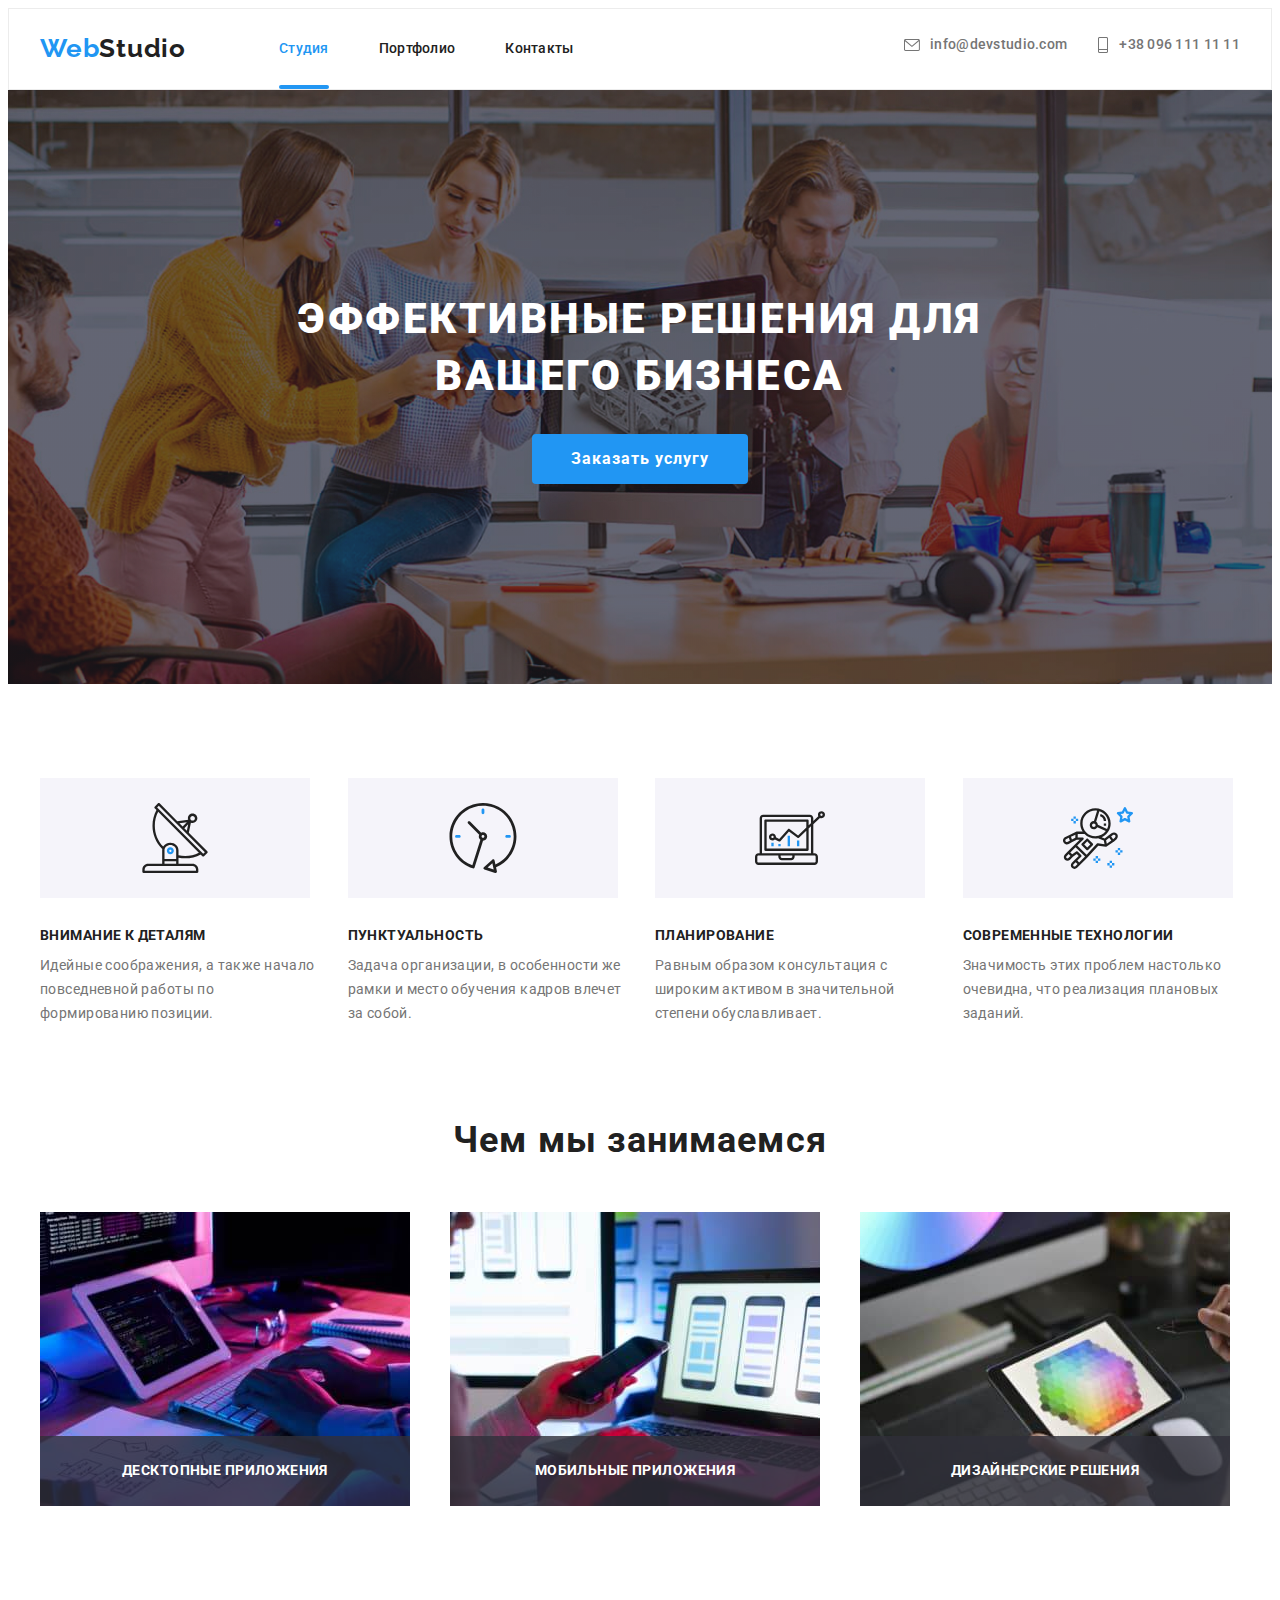
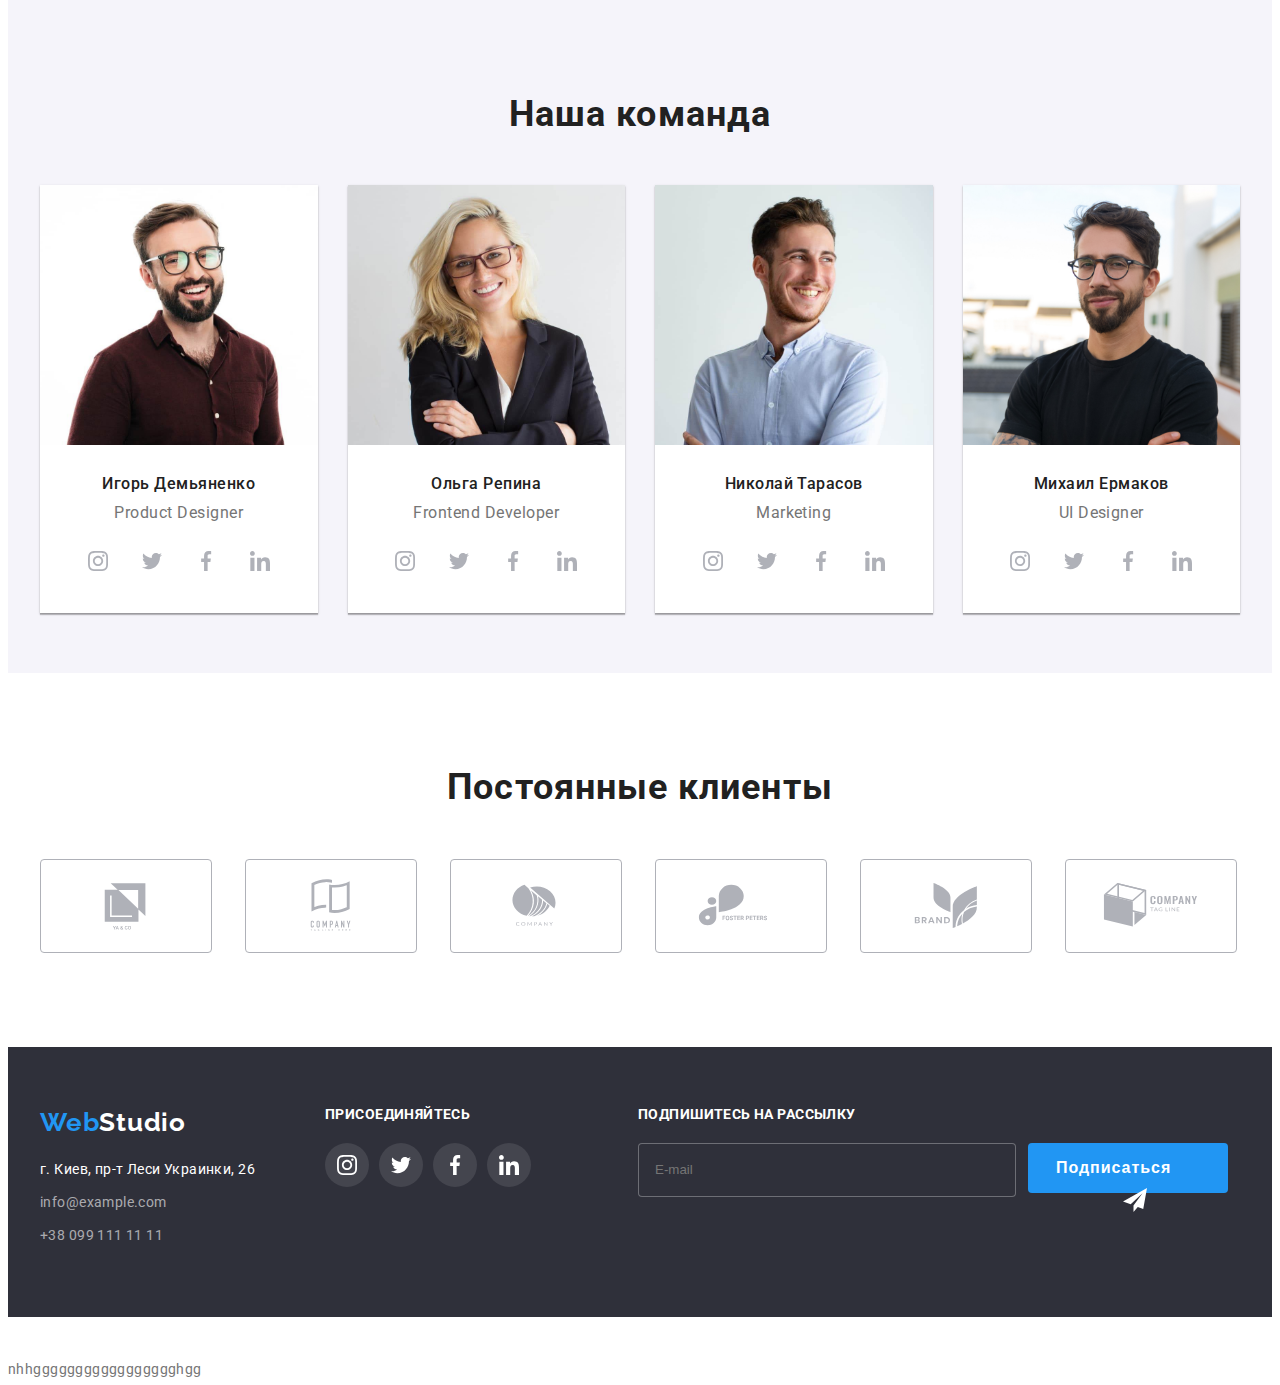
==== commit d68aa747: "add" ====
--- a/index.html
+++ b/index.html
@@ -841,3 +841,41 @@
  <script src="./js/backdrop.js"></script>
 </body>
 </html>
+<!DOCTYPE html>
+<html lang="en">
+<head>
+  <meta charset="UTF-8">
+  <meta http-equiv="X-UA-Compatible" content="IE=edge">
+  <meta name="viewport" content="width=device-width, initial-scale=1.0">
+  <title>Accessories</title>
+  <!-- Лінк на фавікон
+  <link rel="icon" href="./images/favicon.ico" type="image/x-icon" > -->
+  <!-- Лінки на передзавантаження шрифтів -->
+  <link rel="preload" href="./fonts/Roboto-Regular.ttf" as="font">
+  <link rel="preload" href="./fonts/Roboto-Bold.ttf" as="font">
+  <link rel="preload" href="./fonts/OpenSans-SemiBold.ttf" as="font">
+  <link rel="stylesheet" href="./sass/main.scss">
+</head>
+<body>
+  <include src="./partials/header.html"></include>
+  <main>
+    <include src="./partials/accessories-part.html"></include>
+  </main>
+  <include src="./partials/footer.html"></include>
+  <svg class="" width="768" height="19">
+    <use href="./img/vector.svg#icon-Vector2">
+
+    </use>
+  
+</svg>
+<svg class="" width="768" height="19">
+  <use href="./img/vector.svg#icon-Vector2">
+
+  </use>
+
+</svg>
+   
+    <p>nhhggggggggggggggggghgg</p>
+
+</body>
+</html>--- a/css/main.min.css
+++ b/css/main.min.css
@@ -1 +1 @@
-:root{--title-color: #212121;--main-title-color:#757575;--hover-footer-color:#2196F3;--fonfocus-color: #FFFFFF;--font-family: "Roboto", sans-serif;--font-size: 36px;--letter-spacing: 0.03em;--line-height: 1.16px }h1,h2,h3,p,ul{margin:0;padding:0}img{display:block;height:auto}body{font-family:"Roboto",sans-serif;font-size:14px;letter-spacing:.03em;color:#757575;background-color:#fff}.container{width:100%;margin:0 auto;padding-left:15px;padding-right:15px}@media screen and (min-width: 320px){.container{max-width:480px}}@media screen and (min-width: 768px){.container{max-width:768px}}@media screen and (min-width: 1200px){.container{max-width:1200px;padding:0}}.link{text-decoration:none}.list{list-style:none;margin:0;padding:0}.havigation__link.current::after{content:"";display:block;left:0;bottom:0;width:100%;height:4px;background-color:#2196f3;border-radius:2px;position:absolute}.havigation__link.current::after{color:var(--hover-footer-color)}.havigation__link.current{color:var(--hover-footer-color)}.logo{font-family:"Raleway";font-style:normal;font-weight:700;font-size:26px;line-height:1.19;letter-spacing:.03em;color:var(--title-color);margin-right:93px;padding-top:24px;padding-bottom:25px}@media screen and (min-width: 768px){.logo{font-size:26px;line-height:1.19;letter-spacing:.03em;color:var(--title-color);margin-right:88px;padding-top:24px;padding-bottom:25px}}.span{color:var(--hover-footer-color)}@media screen and (min-width: 320px){.havigation__list{display:none;padding:0;margin:0;position:relative}}@media screen and (min-width: 768px){.havigation__list{display:flex;padding:0;margin:0;position:relative}}@media screen and (min-width: 1200px){.havigation__list{display:flex;padding:0;margin:0;position:relative}}.header>.container{display:flex;align-items:center}.header{border:1px solid #ececec}.havigation__item:last-child{margin-right:0}@media screen and (min-width: 1200px){.havigation__item{margin-right:50px}}@media screen and (min-width: 768px){.havigation__item{margin-right:50px}}.havigation{display:flex;align-items:center}.havigation__link{font-family:"Roboto";font-weight:500;line-height:1.14;letter-spacing:.02em;color:var(--title-color);display:block;padding-top:32px;padding-bottom:32px;transition:color 250ms cubic-bezier(0.4, 0, 0.2, 1);position:relative}.havigation__link:hover{color:var(--hover-footer-color)}.havigation__link:focus{color:var(--hover-footer-color)}.connect__mail,.connect__tel{font-family:"Roboto";font-weight:500;line-height:1.14;letter-spacing:.02em;display:flex;align-items:center;color:#757575;fill:#757575;transition:color 250ms cubic-bezier(0.4, 0, 0.2, 1)}.connect__mail:hover,.connect__mail:focus,.connect__tel:hover,.connect__tel:focus{fill:var(--hover-footer-color);color:var(--hover-footer-color)}.connect__mail link{font-weight:500;line-height:1.14;letter-spacing:.02em;color:var(--main-title-color);margin-left:50px}.connect__tel{font-weight:500;line-height:1.14;letter-spacing:.02em;color:var(--main-title-color)}@media screen and (min-width: 320px){.connect__list{list-style:none;display:none}}.connect__list:hover,.connect__list:focus{color:var(--hover-footer-color)}@media screen and (min-width: 768px){.connect__list{list-style:none;margin-left:27px;display:block}}@media screen and (min-width: 1200px){.connect__list{list-style:none;display:flex}}.connect{margin-left:auto}@media screen and (min-width: 768px){.connect{margin-left:auto}}@media screen and (min-width: 1200px){.connect{margin-left:auto}}@media screen and (min-width: 768px){.connect__item{margin-bottom:8px}}@media screen and (min-width: 1200px){.connect__item{margin-right:30px}}.connect__item:last-child{margin:0}.connect__icon{margin-right:10px;transition:fill 250ms cubic-bezier(0.4, 0, 0.2, 1)}.mob-menu{position:fixed;z-index:2;width:100vw;height:100vh;background-color:#fff;top:0;left:0;padding-bottom:48px;padding-top:48px}.mob-menu>.container{display:flex;flex-direction:column;height:100%;justify-content:space-between;overflow:auto}@media screen and (min-width: 1200px){.mod-menu-btn{display:none}}@media screen and (min-width: 768px){.mod-menu-btn{display:none}}@media screen and (min-width: 320px){.mod-menu-btn{margin-left:auto;width:30px;height:30px;border:none;background:#fff;border-radius:50%;background-color:rgba(0,0,0,0);position:absolute;align-items:center;justify-content:center;display:flex;top:8px;right:8px;transition:color 250ms cubic-bezier(0.4, 0, 0.2, 1),fill 250ms cubic-bezier(0.4, 0, 0.2, 1)}.mod-menu-btn:focus,.mod-menu-btn:hover{fill:#2196f3}}@media screen and (min-width: 320px){.menu-open{width:40px;height:40px;fill:#212121;display:flex;border:none;background-color:#fff}}@media screen and (min-width: 768px){.menu-open{width:40px;height:40px;fill:#212121;display:none;border:none;background-color:#fff}}.mob-menu-hav__link{font-weight:500;font-size:40px;line-height:1.17;letter-spacing:.02em;color:#212121}.mob-menu-hav__item:not(:last-child){margin-bottom:32px}.mob-menu-connect__tel{font-weight:500;font-size:34px;line-height:1.17;letter-spacing:.02em;color:#2196f3}.mob-menu-connect__item:not(:last-child){margin-bottom:32px;margin-top:32px}.mob-menu-connect__mail{font-weight:500;font-size:24px;line-height:28px;letter-spacing:.02em;color:#757575}.soc-link{font-weight:500;font-size:18px;line-height:1.22;letter-spacing:.02em;color:#2196f3}.soc-list{display:flex;flex-wrap:wrap;margin-top:64px}.soc-link-span{border:1px solid rgba(33,33,33,.2);transform:rotate(90deg);margin-left:10px;margin-right:10px}.menu__btn{font-family:inherit;font-weight:500;font-size:16px;line-height:1.62;text-align:center;letter-spacing:.03em;color:var(--title-color);padding:6px 22px 6px 22px;border:none;border-radius:4px;transition:background 250ms cubic-bezier(0.4, 0, 0.2, 1),box-shadow 250ms cubic-bezier(0.4, 0, 0.2, 1),color 250ms cubic-bezier(0.4, 0, 0.2, 1)}.menu__btn:hover{background:#2196f3;color:var(--fonfocus-color);box-shadow:0px 3px 1px rgba(0,0,0,.1),0px 1px 2px rgba(0,0,0,.08),0px 2px 2px rgba(0,0,0,.12)}.menu__btn:focus{background:#2196f3;color:var(--fonfocus-color);box-shadow:0px 3px 1px rgba(0,0,0,.1),0px 1px 2px rgba(0,0,0,.08),0px 2px 2px rgba(0,0,0,.12)}@media screen and (min-width: 320px){.menu__item{margin-right:8px;margin-bottom:15px}}@media screen and (min-width: 320px){.menu__list{display:flex;flex-wrap:wrap;margin-left:0;margin-right:8px;margin-bottom:40px}}@media screen and (min-width: 768px){.menu__list{display:flex;margin-bottom:30px;justify-content:center}}@media screen and (min-width: 1200px){.menu__list{display:flex;margin-bottom:50px;justify-content:center}}.works__link{margin-bottom:4px}.works{display:flex;flex-wrap:wrap;max-width:100%;gap:30px}@media screen and (min-width: 1200px){.works{display:flex;flex-wrap:wrap;gap:30px}}.works__list{max-width:100%}@media screen and (min-width: 768px){.works__list{width:calc((100% - 30px)/2)}}@media screen and (min-width: 1200px){.works__list{width:calc((100% - 60px)/3);display:flex;background:#fff}}.works__sct{height:100%;flex-direction:column;display:flex;transition:box-shadow 250ms cubic-bezier(0.4, 0, 0.2, 1)}.works__sct:hover,.works__sct:focus{box-shadow:0px 1px 1px rgba(0,0,0,.12),0px 4px 4px rgba(0,0,0,.06),1px 4px 6px rgba(0,0,0,.16);display:block}@media screen and (min-width: 320px){.menu{padding-top:60px;padding-bottom:60px}}@media screen and (min-width: 768px){.menu{padding-top:60px;padding-bottom:60px}}@media screen and (min-width: 1200px){.menu{padding-top:94px;padding-bottom:94px}}.one__text{border-left:1px solid #eee;border-right:1px solid #eee;border-bottom:1px solid #eee;padding:20px 24px 20px 24px;flex-grow:1}.works-top__text{position:absolute;top:0;color:#fff;background-color:rgba(33,150,243,.9);height:100%;padding:63px 24px;line-height:1.4;font-size:18px;letter-spacing:.03em;transform:translateY(100%);transition:transform 250ms linear}.works__wrap{position:relative;overflow:hidden}.works__list:hover .works-top__text{transform:translateY(0)}.works__link{font-weight:700;font-size:18px;line-height:2;letter-spacing:.06em;color:var(--title-color)}.works__text{font-size:16px;line-height:1.88;letter-spacing:.03em;color:var(--main-title-color)}.section-two{background-color:#2f303a;background-position:center;background-size:cover;padding-top:200px;padding-bottom:200px;max-width:100%;background-image:linear-gradient(rgba(47, 48, 58, 0.4), rgba(47, 48, 58, 0.4)),url(../img/header-mobil.jpg)}@media(min-device-pixel-ratio: 2),(min-resolution: 192dpi),(min-resolution: 2dppx){.section-two{background-image:linear-gradient(rgba(47, 48, 58, 0.4), rgba(47, 48, 58, 0.4)),url(../img/header-mobil-2x.jpg)}}@media screen and (min-width: 768px){.section-two{max-width:1200px;background-image:linear-gradient(rgba(47, 48, 58, 0.4), rgba(47, 48, 58, 0.4)),url(../img/header-tablet.jpg)}}@media screen and (min-width: 768px)and (min-device-pixel-ratio: 2),screen and (min-width: 768px)and (min-resolution: 192dpi),screen and (min-width: 768px)and (min-resolution: 2dppx){.section-two{background-image:linear-gradient(rgba(47, 48, 58, 0.4), rgba(47, 48, 58, 0.4)),url(../img/header-tablet-2x.jpg)}}@media screen and (min-width: 1200px){.section-two{max-width:100%;background-image:linear-gradient(rgba(47, 48, 58, 0.4), rgba(47, 48, 58, 0.4)),url(../img/header.jpg)}}@media screen and (min-width: 1200px)and (min-device-pixel-ratio: 2),screen and (min-width: 1200px)and (min-resolution: 192dpi),screen and (min-width: 1200px)and (min-resolution: 2dppx){.section-two{background-image:linear-gradient(rgba(47, 48, 58, 0.4), rgba(47, 48, 58, 0.4)),url(../img/header-2x.jpg)}}.section-two .container{padding:0px;text-align:center;margin:0 auto}@media screen and (min-width: 320px){.section-two .container{max-width:100%}}@media screen and (min-width: 768px){.section-two .container{width:768px}}@media screen and (min-width: 1200px){.section-two .container{width:1200px}}.section-two-btn{font-family:"Roboto";font-style:normal;font-weight:700;font-size:16px;line-height:1.88;letter-spacing:.06em;color:var(--fonfocus-color);width:216px;height:50px;background-color:#2196f3;border:none;padding:10px 32px 10px 32px;border-radius:4px}.section-two-title{font-family:"Roboto";font-style:normal;font-weight:900;font-size:22px;line-height:1.62;text-align:center;letter-spacing:.06em;text-transform:uppercase;max-width:360px;color:#fff;margin-bottom:30px;margin-left:auto;margin-right:auto}@media screen and (min-width: 768px){.section-two-title{font-size:22px;line-height:1.62;max-width:360px}}@media screen and (min-width: 1200px){.section-two-title{font-family:"Roboto";font-style:normal;font-weight:900;font-size:44px;line-height:1.36;letter-spacing:.06em;max-width:696px;color:#fff}}.section-three{padding-bottom:94px}.section-three-text{font-weight:400;font-size:14px;line-height:1.71;letter-spacing:.03em;color:var(--main-title-color);margin-right:30px;margin:0 auto}.section-three{padding-top:94px;padding-top:94px}@media screen and (min-width: 768px){.section-three{padding-top:60px;padding-top:60px}}@media screen and (min-width: 1200px){.section-three{padding-top:94px;padding-top:94px}}.section-three-title{text-align:center;padding-top:0px;margin-bottom:50px}.section-three-list{display:flex;flex-wrap:wrap;gap:30px}.section-three-list>.container{padding:0px}@media screen and (min-width: 768px){.section-three-item{width:calc((100% - 30px)/2)}}@media screen and (min-width: 1200px){.section-three-item{width:calc((100% - 90px)/4)}}.section-three-item:last-child{margin-right:0px}.section-three-title{font-weight:700;font-size:36px;line-height:1.16;letter-spacing:.03em;color:#212121}@media screen and (min-width: 320px){.section-three-item-title{font-weight:700;font-size:14px;line-height:1.14;letter-spacing:.03em;color:var(--title-color);margin-top:30px;margin-bottom:10px;text-align:center;text-transform:uppercase}}@media screen and (min-width: 768px){.section-three-item-title{margin-bottom:10px;margin-top:30px;font-size:14px;line-height:1.14;text-align:left}}@media screen and (min-width: 1200px){.section-three-item-title{font-size:14px;line-height:1.14;margin-top:30px;margin-bottom:10px}}.section-four-title{text-align:center;margin-bottom:50px}.section-four-list{display:flex;position:relative;margin-top:50px;margin-left:-30px}.section-four-item{flex-basis:calc(33.3333333333% - 30px);margin-left:30px;display:block;max-width:100%;height:auto}.section-four-title{font-weight:700;font-size:36px;line-height:1.16;letter-spacing:.03em;color:var(--title-color)}@media screen and (min-width: 320px){.section-four{display:none}}@media screen and (min-width: 768px){.section-four{display:none}}@media screen and (min-width: 1200px){.section-four{display:flex;padding-bottom:94px;padding-top:0px}}.content-text{position:absolute;bottom:0;color:#fff;background-color:rgba(47,48,58,.8);font-size:14px;line-height:1.5;letter-spacing:.03em;text-transform:uppercase;font-weight:700;height:70px;width:370px;display:flex;justify-content:center;align-items:center;text-align:center}.section-four-list{position:relative;overflow:hidden}.section-five__list{display:flex;flex-wrap:wrap;margin-top:50px;gap:30px}.section__five{padding-top:60px;padding-bottom:60px;background:#f5f4fa}@media screen and (min-width: 768px){.section__five{padding-top:60px;padding-top:60px}}@media screen and (min-width: 1200px){.section__five{padding-top:94px;padding-top:94px}}.section-five__item{text-align:center;background:#fff;box-shadow:0px 1px 3px rgba(0,0,0,.12),0px 1px 1px rgba(0,0,0,.14),0px 2px 1px rgba(0,0,0,.2);width:100%}@media screen and (min-width: 320px){.section-five__item{text-align:center;background:#fff;box-shadow:0px 1px 3px rgba(0,0,0,.12),0px 1px 1px rgba(0,0,0,.14),0px 2px 1px rgba(0,0,0,.2)}.section-five__item img{width:450px;width:100%;height:460px}}@media screen and (min-width: 768px){.section-five__item{text-align:center;background:#fff;box-shadow:0px 1px 3px rgba(0,0,0,.12),0px 1px 1px rgba(0,0,0,.14),0px 2px 1px rgba(0,0,0,.2);width:calc((100% - 30px)/2)}.section-five__item img{width:354px;width:100%;height:374px}}@media screen and (min-width: 1200px){.section-five__item{text-align:center;background:#fff;box-shadow:0px 1px 3px rgba(0,0,0,.12),0px 1px 1px rgba(0,0,0,.14),0px 2px 1px rgba(0,0,0,.2);width:calc((100% - 90px)/4)}.section-five__item img{width:270px;width:100%;height:260px}}.section-five__titles{font-weight:700;font-size:36px;line-height:1.16;letter-spacing:.03em;margin-bottom:50px;text-align:center;color:var(--title-color)}.section-five__text{font-weight:400;font-size:16px;line-height:1.18;letter-spacing:.03em;color:var(--main-title-color);margin:0px auto 16px 0px}@media screen and (min-width: 320px){.section-five__stn{padding-top:30px;padding-bottom:30px;text-align:center}}.komanda__link{width:100%;height:100%;border-radius:50%;display:flex;align-items:center;justify-content:center;fill:#afb1b8;transition:background 250ms cubic-bezier(0.4, 0, 0.2, 1)}.komanda__link:hover,.komanda__link:focus{background-color:#2196f3;fill:#fff}.komanda__icon{transition:fill 250ms cubic-bezier(0.4, 0, 0.2, 1)}.komanda__list{display:flex;justify-content:center}.komanda__item{width:44px;height:44px;margin-right:10px}.komanda__item:last-child{margin-left:0px}.komanda__item:last-child{margin-right:0px}.stn{color:#212121;text-align:center;margin-bottom:20px;padding-top:20px}.section-five__title{font-weight:500;font-size:16px;line-height:1.18;letter-spacing:.03em;color:#212121;margin:0px auto 10px auto}@media screen and (min-width: 320px){.clients{font-size:28px;line-height:1.17;text-align:center;margin-bottom:30px;color:#212121}}@media screen and (min-width: 768px){.clients{font-size:28px;line-height:1.17;text-align:center;margin-bottom:30px;color:#212121}}@media screen and (min-width: 1200px){.clients{font-style:normal;font-weight:700;font-size:36px;line-height:1.16;text-align:center;letter-spacing:.03em;margin-bottom:50px;color:#212121}}.logo-clients{padding-bottom:94px;padding-top:94px}.logo-clients>.container{padding:0px 15px}@media screen and (min-width: 1200px){.logo-clients>.container{padding:0}}@media screen and (min-width: 320px){.company-link{width:210px;height:92px;background-color:#fff;display:flex;align-items:center;justify-content:center;fill:#afb1b8;border-radius:4px;border:1px solid #afb1b8;transition:border 250ms cubic-bezier(0.4, 0, 0.2, 1),fill 250ms cubic-bezier(0.4, 0, 0.2, 1)}.company-link:hover,.company-link:focus{fill:var(--hover-footer-color);border:1px solid #2196f3;border-radius:4px}}@media screen and (min-width: 768px){.company-link{width:226px;height:92px;width:100%;background-color:#fff;display:flex;align-items:center;justify-content:center;fill:#afb1b8;border-radius:4px;border:1px solid #afb1b8;transition:border 250ms cubic-bezier(0.4, 0, 0.2, 1),fill 250ms cubic-bezier(0.4, 0, 0.2, 1)}.company-link:hover,.company-link:focus{fill:var(--hover-footer-color);border:1px solid #2196f3;border-radius:4px}}@media screen and (min-width: 1200px){.company-link{width:100%;height:100%;width:170px;height:92px;background-color:#fff;display:flex;align-items:center;justify-content:center;fill:#afb1b8;border-radius:4px;border:1px solid #afb1b8;transition:border 250ms cubic-bezier(0.4, 0, 0.2, 1),fill 250ms cubic-bezier(0.4, 0, 0.2, 1)}.company-link:hover,.company-link:focus{fill:var(--hover-footer-color);border:1px solid #2196f3;border-radius:4px}}.company-list{display:flex;flex-wrap:wrap;gap:30px}.company-list>.container{padding-left:15px;padding-right:15px}@media screen and (min-width: 320px){.company-item{display:flex;width:calc((100% - 30px)/2)}}@media screen and (min-width: 768px){.company-item{width:calc((100% - 60px)/3)}}@media screen and (min-width: 1200px){.company-item{width:calc((100% - 150px)/6)}}.company-item:last-child{margin-right:0px}@media screen and (min-width: 1200px){.company-logo{width:106px;height:60px;margin:16px 32px 16px 32px;transition:fill 250ms cubic-bezier(0.4, 0, 0.2, 1);text-align:center}}.footer-link{font-weight:400;line-height:1.71;letter-spacing:.03em;color:rgba(255,255,255,.6)}.footer,.footer-two{padding-bottom:60px;padding-top:60px;background:#2f303a;margin:0}@media screen and (min-width: 1200px){.footer-two-address{margin-top:20px}}@media screen and (min-width: 768px){.footer-two-address{margin-top:20px;padding-left:0px}}@media screen and (min-width: 320px){.footer-two-address{margin-top:20px}}@media screen and (min-width: 320px){.ubout-content{text-align:center;margin-bottom:60px}}@media screen and (min-width: 768px){.ubout-content{margin-right:165px}}@media screen and (min-width: 1200px){.ubout-content{text-align:left;margin-right:70px}}.footer-address{margin-top:20px;font-style:normal}.footer-logo{font-family:"Raleway";font-style:normal;font-weight:700;font-size:26px;line-height:1.19;letter-spacing:.03em;color:var(--title-color);color:#fff}.footer-item{margin-bottom:9px;font-style:normal}.footer-item:last-child{margin:0}@media screen and (min-width: 1200px){.footer-item-links{width:44px;height:44px;margin-right:10px}}@media screen and (min-width: 768px){.footer-item-links{width:44px;height:44px;margin-right:10px;text-align:center}}@media screen and (min-width: 320px){.footer-item-links{width:44px;height:44px;margin-right:10px;text-align:center}}.footer-item-links:last-child{margin-right:0px}@media screen and (min-width: 1200px){.footer-list-links{text-align:center;justify-content:center;display:flex}}@media screen and (min-width: 768px){.footer-list-links{display:flex;text-align:center;justify-content:center}}@media screen and (min-width: 320px){.footer-list-links{display:flex;text-align:center;justify-content:center}}@media screen and (min-width: 1200px){.footer .container{display:flex;padding:0px}}@media screen and (min-width: 768px){.footer .container{display:flex;flex-wrap:wrap;justify-content:center;padding:0}}@media screen and (min-width: 320px){.footer-icon{margin-bottom:60px}}@media screen and (min-width: 1200px){.footer-icon{margin-right:auto}}@media screen and (min-width: 320px){.input-btn{margin-top:20px;text-align:center}}@media screen and (min-width: 768px){.input-btn{margin-top:20px;text-align:center}}@media screen and (min-width: 1200px){.input-btn{margin-left:12px;margin-top:36px}}@media screen and (min-width: 320px){.footer-title{margin-bottom:20px;text-align:center;font-style:normal;font-weight:700;font-size:14px;line-height:1.14;letter-spacing:.03em;text-transform:uppercase;color:#fff}}@media screen and (min-width: 768px){.footer-title{margin-bottom:20px;text-align:center;font-style:normal;font-weight:700;font-size:14px;line-height:1.14;letter-spacing:.03em;text-transform:uppercase;color:#fff}}@media screen and (min-width: 1200px){.footer-title{margin-bottom:20px;font-family:"Roboto";font-style:normal;font-weight:700;font-size:14px;line-height:1.14;letter-spacing:.03em;text-transform:uppercase;color:#fff}}.footer-two-logo{font-family:"Raleway";font-style:normal;font-weight:700;font-size:26px;line-height:1.19;letter-spacing:.03em;margin-top:444px;color:#fff;padding-left:0px}.footer-two-link{font-weight:400;line-height:1.71;letter-spacing:.03em;color:rgba(255,255,255,.6)}.footer-two-item{margin-bottom:9px;font-style:normal;font-family:"Roboto";font-weight:400;font-size:14px;line-height:1.71;letter-spacing:.03em;color:#fff}.footer-two-links{color:#fff}.footer-links{color:#fff}.icon-link{width:100%;height:100%;background-color:rgba(255,255,255,.1);border-radius:50%;display:flex;align-items:center;justify-content:center;fill:#fff;transition:background 250ms cubic-bezier(0.4, 0, 0.2, 1)}.icon-link:hover,.icon-link:focus{background:var(--hover-footer-color);fill:#fff}.footer-input{color:#fff;width:100%;height:50px;border:1px solid rgba(255,255,255,.3);border-radius:4px;background:#2f303a;outline:none;padding-left:16px}@media screen and (min-width: 768px){.footer-input{width:450px}}@media screen and (min-width: 1200px){.footer-input{width:358px}}.email-title{font-family:"Roboto";font-weight:700;font-size:14px;line-height:1.14;text-transform:uppercase;color:#fff;margin-bottom:20px}@media screen and (min-width: 320px){.email-title{text-align:center}}@media screen and (min-width: 768px){.email-title{text-align:center}}@media screen and (min-width: 1200px){.email-title{text-align:left}}.footer-two-list{margin-left:0px}@media screen and (min-width: 1200px){.form-cont{display:flex;margin-right:12px}}@media screen and (min-width: 768px){.form-email{text-align:center}}@media screen and (min-width: 1200px){.form-email{text-align:center}}.email-btn{width:200px;height:50px;background:#2196f3;border-radius:4px;font-weight:700;font-size:16px;line-height:1.88;padding:10px 62px 10px 29px;color:#fff;border:none}@media screen and (min-width: 320px){.email-icon{position:absolute;fill:#fff;margin-left:12px;margin-top:5px}}@media screen and (min-width: 768px){.email-icon{position:absolute;margin-top:5px;fill:#fff;margin-left:12px}}@media screen and (min-width: 1200px){.email-icon{position:absolute;margin-top:5px;fill:#fff;margin-left:12px}}@media screen and (min-width: 320px){.benefits-item{width:100%;height:100%;height:120px;background-color:#f5f4fa;display:flex;align-items:center;justify-content:center;fill:#afb1b8}}@media screen and (min-width: 768px){.benefits-item{width:100%;height:100%;width:354px;height:120px;background-color:#f5f4fa;display:flex;align-items:center;justify-content:center;fill:#afb1b8}}@media screen and (min-width: 1200px){.benefits-item{width:100%;height:100%;width:270px;height:120px;background-color:#f5f4fa;display:flex;align-items:center;justify-content:center;fill:#afb1b8}}.benefits-link:hover,.benefits-link:focus{background:#f5f4fa;border-radius:4px}.benefits-item:last-child{margin-right:0px}.backdrop{width:100%;height:100%;background-color:rgba(0,0,0,.2);position:fixed;top:0;transition:opacity 250ms,visibility 250ms cubic-bezier(0.4, 0, 0.2, 1)}@media screen and (min-width: 320px){.modal{width:100%;max-width:450px;min-height:609px;background-color:#fff;border-radius:4px;position:absolute;top:50%;left:50%;justify-content:center;align-items:center;transform:translate(-50%, -50%) scale(1);padding:40px}}@media screen and (min-width: 1200px){.modal{width:100%;max-width:528px;min-height:581px;background-color:#fff;border-radius:4px;position:absolute;top:50%;left:50%;justify-content:center;align-items:center;transform:translate(-50%, -50%) scale(1);padding:40px}}.modal-close-btn{width:30px;height:30px;border:1px solid rgba(0,0,0,.1);background:#fff;border-radius:50%;background-color:rgba(0,0,0,0);position:absolute;align-items:center;justify-content:center;display:flex;top:8px;right:8px;transition:color 250ms cubic-bezier(0.4, 0, 0.2, 1),fill 250ms cubic-bezier(0.4, 0, 0.2, 1)}.modal-close-btn:focus,.modal-close-btn:hover{fill:#2196f3}.backdrop .is-hidden .modal{transform:translate(-50%, -50%) scale(1)}.modal-title{color:#212121;text-align:center}@media screen and (min-width: 320px){.modal-title{font-weight:700;font-size:20px;line-height:1.5;letter-spacing:.03em}}@media screen and (min-width: 1200px){.modal-title{letter-spacing:.02em;font-weight:700;font-size:20px;line-height:1.15}}.model-input{width:100%;height:40px;border:1px solid rgba(33,33,33,.2);border-radius:4px;padding-left:42px;transition:background 250ms cubic-bezier(0.4, 0, 0.2, 1);outline:none}.model-input:focus{border-color:#2196f3}.model-label{font-weight:400;font-size:12px;line-height:1.16;color:#757575;display:block;margin-top:10px;margin-bottom:4px}.model-text{width:100%;height:120px;border:1px solid rgba(33,33,33,.2);border-radius:4px;resize:none;padding:12px 16px;outline:none}.model-text:focus{border-color:#2196f3}.modal-icon{position:absolute;left:12px;top:50%;transform:translateY(-50%);transition:background 250ms cubic-bezier(0.4, 0, 0.2, 1)}.modal-check:checked+.check-text::before{background-color:#2196f3;background-image:url(../img/check.svg);background-repeat:no-repeat;background-position:center;border:none;transition:border-color 250ms cubic-bezier(0.4, 0, 0.2, 1)}.modal-check:focus+.check-text::before{border-color:#2196f3}.model-input:focus+.modal-icon{fill:#2196f3}.modal-btn{position:absolute;font-weight:700;font-size:16px;line-height:1.8;text-align:center;border-radius:4px;color:#fff;background-color:#2196f3;width:200px;height:50px;border:none;margin-top:30px}@media screen and (min-width: 320px){.modal-btn{margin-left:84px}}@media screen and (min-width: 1200px){.modal-btn{margin-left:124px}}.input-wrap{position:relative}.is-hidden{opacity:0;pointer-events:none}.visually-hidden{text-align:center;position:absolute;width:1px;height:1px;margin:-1px;border:0;padding:0;white-space:nowrap;clip-path:inset(100%);clip:rect(0 0 0 0);overflow:hidden}@media screen and (min-width: 320px){.check-text{font-weight:400;font-size:12px;line-height:1.16;letter-spacing:.03em;color:#757575;align-items:center;display:flex;justify-content:center;position:relative}}@media screen and (min-width: 1200px){.check-text{font-weight:400;font-size:14px;line-height:1.71;color:#757575;align-items:center;display:flex;justify-content:center;position:relative}}.check-text::before{content:"";width:16px;height:16px;border-radius:2px;margin-right:8px;border:2px solid #212121}@media screen and (min-width: 320px){.label-text{color:#2196f3;margin-left:4px;font-size:12px;line-height:1.16;letter-spacing:.03em}}@media screen and (min-width: 1200px){.label-text{font-weight:400;font-size:14px;line-height:1.71;color:#2196f3;margin-left:4px}}.mob-backdrop{width:100vw;height:100vh;background-color:#fff;position:fixed;top:0;transition:opacity 250ms,visibility 250ms cubic-bezier(0.4, 0, 0.2, 1);padding:40px}.mob-modal{width:528px;min-height:581px;background-color:#fff;border-radius:4px;position:absolute;top:50%;left:50%;justify-content:center;align-items:center;transform:translate(-50%, -50%) scale(1);padding:40px}.mob-modal-close-btn{width:30px;height:30px;border:1px solid rgba(0,0,0,.1);background:#fff;border-radius:50%;background-color:rgba(0,0,0,0);position:absolute;align-items:center;justify-content:center;display:flex;top:8px;right:8px;transition:color 250ms cubic-bezier(0.4, 0, 0.2, 1),fill 250ms cubic-bezier(0.4, 0, 0.2, 1)}.mob-modal-close-btn:focus,.mob-modal-close-btn:hover{fill:#2196f3}.mob-backdrop .is-hidden .mob-modal{transform:translate(-50%, -50%) scale(1)}.mob-modal-title{font-weight:700;font-size:20px;line-height:1.5;text-align:center;letter-spacing:.03em;color:#212121}.mob-model-input{width:100%;height:40px;border:1px solid rgba(33,33,33,.2);border-radius:4px;padding-left:42px;transition:background 250ms cubic-bezier(0.4, 0, 0.2, 1);outline:none}.mob-model-input:focus{border-color:#2196f3}.mob-model-label{font-weight:400;font-size:12px;line-height:1.16;color:#757575;display:block;margin-top:10px;margin-bottom:4px}.mob-model-text{width:100%;height:120px;border:1px solid rgba(33,33,33,.2);border-radius:4px;resize:none;padding:12px 16px;outline:none}.mob-model-text:focus{border-color:#2196f3}.mob-modal-icon{position:absolute;left:12px;top:50%;transform:translateY(-50%);transition:background 250ms cubic-bezier(0.4, 0, 0.2, 1)}.mob-modal-check:checked+.mob-check-text::before{background-color:#2196f3;background-image:url(../img/check.svg);background-repeat:no-repeat;background-position:center;border:none;transition:border-color 250ms cubic-bezier(0.4, 0, 0.2, 1)}.mob-modal-check:focus+.mob-check-text::before{border-color:#2196f3}.mob-model-input:focus+.mob-modal-icon{fill:#2196f3}.mob-modal-btn{position:absolute;font-weight:700;font-size:16px;line-height:1.8;text-align:center;border-radius:4px;color:#fff;background-color:#2196f3;width:200px;height:50px;border:none;margin-top:30px;margin-left:124px}.visually-hidden{text-align:center;position:absolute;width:1px;height:1px;margin:-1px;border:0;padding:0;white-space:nowrap;clip-path:inset(100%);clip:rect(0 0 0 0);overflow:hidden}.mob-check-text{font-weight:400;font-size:14px;line-height:1.71;color:#757575;align-items:center;display:flex;justify-content:center;position:relative}.mob-check-text::before{content:"";width:16px;height:16px;border-radius:2px;margin-right:8px;border:2px solid #212121}.mob-label-text{font-weight:400;font-size:14px;line-height:1.71;color:#2196f3;margin-left:4px}/*# sourceMappingURL=main.min.css.map */+:root{--title-color: #212121;--main-title-color:#757575;--hover-footer-color:#2196F3;--fonfocus-color: #FFFFFF;--font-family: "Roboto", sans-serif;--font-size: 36px;--letter-spacing: 0.03em;--line-height: 1.16px }h1,h2,h3,p,ul{margin:0;padding:0}img{display:block;max-width:100%;height:auto}body{font-family:"Roboto",sans-serif;font-size:14px;letter-spacing:.03em;color:#757575;background-color:#fff}.container{width:100%;margin:0 auto;padding-left:15px;padding-right:15px}@media screen and (min-width: 320px){.container{max-width:480px}}@media screen and (min-width: 768px){.container{max-width:768px}}@media screen and (min-width: 1200px){.container{max-width:1200px}}.link{text-decoration:none}.list{list-style:none;margin:0;padding:0}.havigation__link.current::after{content:"";display:block;left:0;bottom:0;width:100%;height:4px;background-color:#2196f3;border-radius:2px;position:absolute}.havigation__link.current::after{color:var(--hover-footer-color)}.havigation__link.current{color:var(--hover-footer-color)}@media screen and (min-width: 320px){.logo{font-family:"Raleway";font-style:normal;font-weight:700;font-size:24px;line-height:1.16;letter-spacing:.03em;color:var(--title-color);padding-top:16px;padding-bottom:16px}}@media screen and (min-width: 768px){.logo{font-family:"Raleway";font-style:normal;font-weight:700;font-size:24px;line-height:1.16;letter-spacing:.03em;color:var(--title-color);margin-right:88px;padding-top:24px;padding-bottom:25px}}@media screen and (min-width: 1200px){.logo{font-family:"Raleway";font-style:normal;font-weight:700;font-size:26px;line-height:1.19;letter-spacing:.03em;color:var(--title-color);margin-right:93px;padding-top:24px;padding-bottom:25px}}.span{color:var(--hover-footer-color)}@media screen and (min-width: 320px){.havigation__list{display:none;padding:0;margin:0;position:relative}}@media screen and (min-width: 768px){.havigation__list{display:flex;padding:0;margin:0;position:relative}}@media screen and (min-width: 1200px){.havigation__list{display:flex;padding:0;margin:0;position:relative}}.header>.container{display:flex;align-items:center;padding-left:15px;padding-right:15px}.header{border:1px solid #ececec}.havigation__item:last-child{margin-right:0}@media screen and (min-width: 1200px){.havigation__item{margin-right:50px}}@media screen and (min-width: 768px){.havigation__item{margin-right:50px}}.havigation{display:flex;align-items:center}.havigation__link{font-family:"Roboto";font-weight:500;line-height:1.14;letter-spacing:.02em;color:var(--title-color);display:block;padding-top:32px;padding-bottom:32px;transition:color 250ms cubic-bezier(0.4, 0, 0.2, 1);position:relative}.havigation__link:hover{color:var(--hover-footer-color)}.havigation__link:focus{color:var(--hover-footer-color)}@media screen and (min-width: 768px){.connect__mail,.connect__tel{font-family:"Roboto";font-weight:500;line-height:1.14;font-size:12px;letter-spacing:.02em;display:flex;align-items:center;color:#757575;fill:#757575;transition:color 250ms cubic-bezier(0.4, 0, 0.2, 1)}.connect__mail:hover,.connect__mail:focus,.connect__tel:hover,.connect__tel:focus{fill:var(--hover-footer-color);color:var(--hover-footer-color)}}@media screen and (min-width: 1200px){.connect__mail,.connect__tel{font-family:"Roboto";font-weight:500;line-height:1.14;font-size:14px;letter-spacing:.02em;display:flex;align-items:center;color:#757575;fill:#757575;transition:color 250ms cubic-bezier(0.4, 0, 0.2, 1)}.connect__mail:hover,.connect__mail:focus,.connect__tel:hover,.connect__tel:focus{fill:var(--hover-footer-color);color:var(--hover-footer-color)}}.connect__mail link{font-weight:500;line-height:1.14;letter-spacing:.02em;color:var(--main-title-color);margin-left:50px}.connect__tel{font-weight:500;line-height:1.14;letter-spacing:.02em;color:var(--main-title-color)}@media screen and (min-width: 320px){.connect__list{list-style:none;display:none}}.connect__list:hover,.connect__list:focus{color:var(--hover-footer-color)}@media screen and (min-width: 768px){.connect__list{list-style:none;margin-left:27px;display:block}}@media screen and (min-width: 1200px){.connect__list{list-style:none;display:flex}}.connect{margin-left:auto}@media screen and (min-width: 768px){.connect{margin-left:auto}}@media screen and (min-width: 1200px){.connect{margin-left:auto}}@media screen and (min-width: 768px){.connect__item{margin-bottom:8px}}@media screen and (min-width: 1200px){.connect__item{margin-right:30px}}.connect__item:last-child{margin:0}.connect__icon{margin-right:10px;transition:fill 250ms cubic-bezier(0.4, 0, 0.2, 1)}.mob-menu{position:fixed;z-index:2;width:100vw;height:100vh;background-color:#fff;top:0;left:0;padding-bottom:48px;padding-top:48px}.mob-menu>.container{display:flex;flex-direction:column;height:100%;width:100%;justify-content:space-between;overflow:auto}@media screen and (min-width: 1200px){.mod-menu-btn{display:none}}@media screen and (min-width: 768px){.mod-menu-btn{display:none}}@media screen and (min-width: 320px){.mod-menu-btn{margin-left:auto;width:30px;height:30px;border:none;background:#fff;border-radius:50%;background-color:rgba(0,0,0,0);position:absolute;align-items:center;justify-content:center;display:flex;top:8px;right:8px;transition:color 250ms cubic-bezier(0.4, 0, 0.2, 1),fill 250ms cubic-bezier(0.4, 0, 0.2, 1)}.mod-menu-btn:focus,.mod-menu-btn:hover{fill:#2196f3}}@media screen and (min-width: 320px){.menu-open{fill:#212121;display:flex;border:none;background-color:#fff}}@media screen and (min-width: 768px){.menu-open{width:40px;height:40px;fill:#212121;display:none;border:none;background-color:#fff}}.mob-menu-hav__link{font-weight:500;font-size:40px;line-height:1.17;letter-spacing:.02em;color:#212121}.mob-menu-hav__item:not(:last-child){margin-bottom:32px}.mob-menu-connect__tel{font-weight:500;font-size:34px;line-height:1.17;letter-spacing:.02em;color:#2196f3}.mob-menu-connect__item:not(:last-child){margin-bottom:32px;margin-top:32px}.mob-menu-connect__mail{font-weight:500;font-size:24px;line-height:28px;letter-spacing:.02em;color:#757575}.soc-link{font-weight:500;font-size:18px;line-height:1.22;letter-spacing:.02em;color:#2196f3}.soc-list{display:flex;flex-wrap:wrap;margin-top:64px}.soc-link-span{border:1px solid rgba(33,33,33,.2);transform:rotate(90deg);margin-left:10px;margin-right:10px}.menu__btn{font-family:inherit;font-weight:500;font-size:16px;line-height:1.62;text-align:center;letter-spacing:.03em;color:var(--title-color);padding:6px 22px 6px 22px;border:none;border-radius:4px;transition:background 250ms cubic-bezier(0.4, 0, 0.2, 1),box-shadow 250ms cubic-bezier(0.4, 0, 0.2, 1),color 250ms cubic-bezier(0.4, 0, 0.2, 1)}.menu__btn:hover{background:#2196f3;color:var(--fonfocus-color);box-shadow:0px 3px 1px rgba(0,0,0,.1),0px 1px 2px rgba(0,0,0,.08),0px 2px 2px rgba(0,0,0,.12)}.menu__btn:focus{background:#2196f3;color:var(--fonfocus-color);box-shadow:0px 3px 1px rgba(0,0,0,.1),0px 1px 2px rgba(0,0,0,.08),0px 2px 2px rgba(0,0,0,.12)}.menu__item:nth-child(n+4){margin-bottom:0}@media screen and (min-width: 320px){.menu__item{margin-right:8px;margin-bottom:15px}}@media screen and (min-width: 768px){.menu__item{margin-right:8px;margin-bottom:0px}}@media screen and (min-width: 1200px){.menu__item{margin-right:8px;margin-bottom:0px}}.menu>.container{padding-left:15px;padding-right:15px}@media screen and (min-width: 320px){.menu__list{display:flex;flex-wrap:wrap;margin-left:0;margin-right:8px;margin-bottom:40px}}@media screen and (min-width: 768px){.menu__list{display:flex;margin-bottom:30px;justify-content:center}}@media screen and (min-width: 1200px){.menu__list{display:flex;margin-bottom:50px;justify-content:center}}.works__link{margin-bottom:4px}.works{display:flex;flex-wrap:wrap;max-width:100%;gap:30px}@media screen and (min-width: 1200px){.works{display:flex;flex-wrap:wrap;gap:30px}}.works__list{max-width:100%}@media screen and (min-width: 768px){.works__list{width:calc((100% - 30px)/2)}}@media screen and (min-width: 1200px){.works__list{width:calc((100% - 60px)/3);display:flex;background:#fff}}.works__sct{height:100%;flex-direction:column;display:flex;transition:box-shadow 250ms cubic-bezier(0.4, 0, 0.2, 1)}.works__sct:hover,.works__sct:focus{box-shadow:0px 1px 1px rgba(0,0,0,.12),0px 4px 4px rgba(0,0,0,.06),1px 4px 6px rgba(0,0,0,.16);display:block}@media screen and (min-width: 320px){.menu{padding-top:60px;padding-bottom:60px}}@media screen and (min-width: 768px){.menu{padding-top:60px;padding-bottom:60px}}@media screen and (min-width: 1200px){.menu{padding-top:94px;padding-bottom:94px}}.one__text{border-left:1px solid #eee;border-right:1px solid #eee;border-bottom:1px solid #eee;padding:20px 24px 20px 24px;flex-grow:1}.works-top__text{position:absolute;top:0;color:#fff;background-color:rgba(33,150,243,.9);height:100%;padding:63px 24px;line-height:1.4;font-size:18px;letter-spacing:.03em;transform:translateY(100%);transition:transform 250ms linear}.works__wrap{position:relative;overflow:hidden}.works__list:hover .works-top__text{transform:translateY(0)}.works__link{font-weight:700;font-size:18px;line-height:2;letter-spacing:.06em;color:var(--title-color)}.works__text{font-size:16px;line-height:1.88;letter-spacing:.03em;color:var(--main-title-color)}.section-two{background-color:#2f303a;background-position:center;background-size:cover;padding-top:118px;padding-bottom:118px;max-width:100%;background-image:linear-gradient(rgba(47, 48, 58, 0.4), rgba(47, 48, 58, 0.4)),url(../img/header-mobil.jpg)}@media(min-device-pixel-ratio: 2),(min-resolution: 192dpi),(min-resolution: 2dppx){.section-two{background-image:linear-gradient(rgba(47, 48, 58, 0.4), rgba(47, 48, 58, 0.4)),url(../img/header-mobil-2x.jpg)}}@media screen and (min-width: 768px){.section-two{padding-top:118px;padding-bottom:118px;max-width:1200px;background-image:linear-gradient(rgba(47, 48, 58, 0.4), rgba(47, 48, 58, 0.4)),url(../img/header-tablet.jpg)}}@media screen and (min-width: 768px)and (min-device-pixel-ratio: 2),screen and (min-width: 768px)and (min-resolution: 192dpi),screen and (min-width: 768px)and (min-resolution: 2dppx){.section-two{background-image:linear-gradient(rgba(47, 48, 58, 0.4), rgba(47, 48, 58, 0.4)),url(../img/header-tablet-2x.jpg)}}@media screen and (min-width: 1200px){.section-two{padding-top:200px;padding-bottom:200px;max-width:100%;background-image:linear-gradient(rgba(47, 48, 58, 0.4), rgba(47, 48, 58, 0.4)),url(../img/header.jpg)}}@media screen and (min-width: 1200px)and (min-device-pixel-ratio: 2),screen and (min-width: 1200px)and (min-resolution: 192dpi),screen and (min-width: 1200px)and (min-resolution: 2dppx){.section-two{background-image:linear-gradient(rgba(47, 48, 58, 0.4), rgba(47, 48, 58, 0.4)),url(../img/header-2x.jpg)}}.section-two .container{padding:0px;text-align:center;margin:0 auto}@media screen and (min-width: 320px){.section-two .container{max-width:100%}}@media screen and (min-width: 768px){.section-two .container{width:768px}}@media screen and (min-width: 1200px){.section-two .container{width:1200px}}.section-two-btn{font-family:"Roboto";font-style:normal;font-weight:700;font-size:16px;line-height:1.88;letter-spacing:.06em;color:var(--fonfocus-color);width:216px;height:50px;background-color:#2196f3;border:none;padding:10px 32px 10px 32px;border-radius:4px}.section-two-title{font-family:"Roboto";font-style:normal;font-weight:900;font-size:22px;line-height:1.62;text-align:center;letter-spacing:.06em;text-transform:uppercase;max-width:360px;color:#fff;margin-bottom:30px;margin-left:auto;margin-right:auto}@media screen and (min-width: 768px){.section-two-title{font-size:22px;line-height:1.62;max-width:360px}}@media screen and (min-width: 1200px){.section-two-title{font-family:"Roboto";font-style:normal;font-weight:900;font-size:42px;line-height:1.36;letter-spacing:.06em;max-width:696px;color:#fff}}.section-three{padding-bottom:94px}.section-three-text{font-weight:400;font-size:14px;line-height:1.71;letter-spacing:.03em;color:var(--main-title-color);margin-right:30px;margin:0 auto}.section-three{padding-top:60px;padding-bottom:60px}@media screen and (min-width: 768px){.section-three{padding-top:60px;padding-bottom:60px}}@media screen and (min-width: 1200px){.section-three{padding-top:94px;padding-bottom:94px}}.section-three-title{text-align:center;padding-top:0px;margin-bottom:50px}.section-three-list{display:flex;flex-wrap:wrap;gap:30px}.section-three-list>.container{padding:0px}@media screen and (min-width: 768px){.section-three-item{width:calc((100% - 30px)/2)}}@media screen and (min-width: 1200px){.section-three-item{width:calc((100% - 90px)/4)}}.section-three-item:last-child{margin-right:0px}.section-three-title{font-weight:700;font-size:36px;line-height:1.16;letter-spacing:.03em;color:#212121}@media screen and (min-width: 320px){.section-three-item-title{font-weight:700;font-size:14px;line-height:1.14;letter-spacing:.03em;color:var(--title-color);margin-top:30px;margin-bottom:10px;text-align:center;text-transform:uppercase}}@media screen and (min-width: 768px){.section-three-item-title{margin-bottom:10px;margin-top:30px;font-size:14px;line-height:1.14;text-align:left}}@media screen and (min-width: 1200px){.section-three-item-title{font-size:14px;line-height:1.14;margin-top:30px;margin-bottom:10px}}.section-four-title{text-align:center;margin-bottom:50px}.section-four-list{display:flex;position:relative;margin-top:50px;margin-left:-30px}.section-four-item{flex-basis:calc(33.3333333333% - 30px);margin-left:30px;display:block;max-width:100%;height:auto}.section-four-title{font-weight:700;font-size:36px;line-height:1.16;letter-spacing:.03em;color:var(--title-color)}@media screen and (min-width: 320px){.section-four{display:none}}@media screen and (min-width: 768px){.section-four{display:none}}@media screen and (min-width: 1200px){.section-four{display:flex;padding-bottom:94px;padding-top:0px}}.content-text{position:absolute;bottom:0;color:#fff;background-color:rgba(47,48,58,.8);font-size:14px;line-height:1.5;letter-spacing:.03em;text-transform:uppercase;font-weight:700;height:70px;width:370px;display:flex;justify-content:center;align-items:center;text-align:center}.section-four-list{position:relative;overflow:hidden}.section-five__list{display:flex;flex-wrap:wrap;gap:30px}.section__five{padding-top:60px;padding-bottom:60px;background:#f5f4fa}@media screen and (min-width: 768px){.section__five{padding-top:60px;padding-top:60px}}@media screen and (min-width: 1200px){.section__five{padding-top:94px;padding-top:94px}}.section-five__item{text-align:center;background:#fff;box-shadow:0px 1px 3px rgba(0,0,0,.12),0px 1px 1px rgba(0,0,0,.14),0px 2px 1px rgba(0,0,0,.2);width:100%}@media screen and (min-width: 320px){.section-five__item{text-align:center;background:#fff;box-shadow:0px 1px 3px rgba(0,0,0,.12),0px 1px 1px rgba(0,0,0,.14),0px 2px 1px rgba(0,0,0,.2)}.section-five__item img{width:450px;width:100%;height:auto}}@media screen and (min-width: 768px){.section-five__item{text-align:center;background:#fff;box-shadow:0px 1px 3px rgba(0,0,0,.12),0px 1px 1px rgba(0,0,0,.14),0px 2px 1px rgba(0,0,0,.2);width:calc((100% - 30px)/2)}.section-five__item img{width:354px;width:100%;height:374px}}@media screen and (min-width: 1200px){.section-five__item{text-align:center;background:#fff;box-shadow:0px 1px 3px rgba(0,0,0,.12),0px 1px 1px rgba(0,0,0,.14),0px 2px 1px rgba(0,0,0,.2);width:calc((100% - 90px)/4)}.section-five__item img{width:270px;width:100%;height:260px}}.section-five__titles{font-weight:700;font-size:28px;line-height:1.17;letter-spacing:.03em;margin-bottom:30px;text-align:center;color:var(--title-color)}@media screen and (min-width: 1200px){.section-five__titles{font-size:36px;line-height:1.16;letter-spacing:.03em;margin-bottom:50px;text-align:center;color:var(--title-color)}}.section-five__text{font-weight:400;font-size:16px;line-height:1.18;letter-spacing:.03em;color:var(--main-title-color);margin:0px auto 16px 0px}@media screen and (min-width: 320px){.section-five__stn{padding-top:30px;padding-bottom:30px;text-align:center}}.komanda__link{width:100%;height:100%;border-radius:50%;display:flex;align-items:center;justify-content:center;fill:#afb1b8;transition:background 250ms cubic-bezier(0.4, 0, 0.2, 1)}.komanda__link:hover,.komanda__link:focus{background-color:#2196f3;fill:#fff}.komanda__icon{transition:fill 250ms cubic-bezier(0.4, 0, 0.2, 1)}.komanda__list{display:flex;justify-content:center}.komanda__item{width:44px;height:44px;margin-right:10px}.komanda__item:last-child{margin-left:0px}.komanda__item:last-child{margin-right:0px}.stn{color:#212121;text-align:center;margin-bottom:20px;padding-top:20px}.section-five__title{font-weight:500;font-size:16px;line-height:1.18;letter-spacing:.03em;color:#212121;margin:0px auto 10px auto}@media screen and (min-width: 320px){.clients{font-size:28px;line-height:1.17;text-align:center;margin-bottom:30px;color:#212121}}@media screen and (min-width: 768px){.clients{font-size:28px;line-height:1.17;text-align:center;margin-bottom:30px;color:#212121}}@media screen and (min-width: 1200px){.clients{font-style:normal;font-weight:700;font-size:36px;line-height:1.16;text-align:center;letter-spacing:.03em;margin-bottom:50px;color:#212121}}.logo-clients{padding-bottom:60px;padding-top:60px}@media screen and (min-width: 1200px){.logo-clients{padding-bottom:94px;padding-top:94px}}.logo-clients>.container{padding:0px 15px}@media screen and (min-width: 1200px){.logo-clients>.container{padding:0}}@media screen and (min-width: 320px){.company-link{width:210px;height:92px;background-color:#fff;display:flex;align-items:center;justify-content:center;fill:#afb1b8;border-radius:4px;border:1px solid #afb1b8;transition:border 250ms cubic-bezier(0.4, 0, 0.2, 1),fill 250ms cubic-bezier(0.4, 0, 0.2, 1)}.company-link:hover,.company-link:focus{fill:var(--hover-footer-color);border:1px solid #2196f3;border-radius:4px}}@media screen and (min-width: 768px){.company-link{width:226px;height:92px;width:100%;background-color:#fff;display:flex;align-items:center;justify-content:center;fill:#afb1b8;border-radius:4px;border:1px solid #afb1b8;transition:border 250ms cubic-bezier(0.4, 0, 0.2, 1),fill 250ms cubic-bezier(0.4, 0, 0.2, 1)}.company-link:hover,.company-link:focus{fill:var(--hover-footer-color);border:1px solid #2196f3;border-radius:4px}}@media screen and (min-width: 1200px){.company-link{width:100%;height:100%;width:170px;height:92px;background-color:#fff;display:flex;align-items:center;justify-content:center;fill:#afb1b8;border-radius:4px;border:1px solid #afb1b8;transition:border 250ms cubic-bezier(0.4, 0, 0.2, 1),fill 250ms cubic-bezier(0.4, 0, 0.2, 1)}.company-link:hover,.company-link:focus{fill:var(--hover-footer-color);border:1px solid #2196f3;border-radius:4px}}.company-list{display:flex;flex-wrap:wrap;gap:30px}.company-list>.container{padding-left:15px;padding-right:15px}@media screen and (min-width: 320px){.company-item{display:flex;width:calc((100% - 30px)/2)}}@media screen and (min-width: 768px){.company-item{width:calc((100% - 60px)/3)}}@media screen and (min-width: 1200px){.company-item{width:calc((100% - 150px)/6)}}.company-item:last-child{margin-right:0px}@media screen and (min-width: 1200px){.company-logo{width:106px;height:60px;margin:16px 32px 16px 32px;transition:fill 250ms cubic-bezier(0.4, 0, 0.2, 1);text-align:center}}.footer-link{font-weight:400;line-height:1.71;letter-spacing:.03em;color:rgba(255,255,255,.6)}.footer,.footer-two{padding-bottom:60px;padding-top:60px;background:#2f303a;margin:0}@media screen and (min-width: 1200px){.footer-two-address{margin-top:20px}}@media screen and (min-width: 768px){.footer-two-address{margin-top:20px;padding-left:0px}}@media screen and (min-width: 320px){.footer-two-address{margin-top:20px}}@media screen and (min-width: 320px){.ubout-content{text-align:center;margin-bottom:60px}}@media screen and (min-width: 768px){.ubout-content{margin-right:165px}}@media screen and (min-width: 1200px){.ubout-content{text-align:left;margin-right:70px;margin-bottom:0px}}.footer-address{margin-top:20px;font-style:normal}.footer-logo{font-family:"Raleway";font-style:normal;font-weight:700;font-size:26px;line-height:1.19;letter-spacing:.03em;color:var(--title-color);color:#fff}.footer-item{margin-bottom:9px;font-style:normal}.footer-item:last-child{margin:0}@media screen and (min-width: 1200px){.footer-item-links{width:44px;height:44px;margin-right:10px}}@media screen and (min-width: 768px){.footer-item-links{width:44px;height:44px;margin-right:10px;text-align:center}}@media screen and (min-width: 320px){.footer-item-links{width:44px;height:44px;margin-right:10px;text-align:center}}.footer-item-links:last-child{margin-right:0px}@media screen and (min-width: 1200px){.footer-list-links{text-align:center;justify-content:center;display:flex}}@media screen and (min-width: 768px){.footer-list-links{display:flex;text-align:center;justify-content:center}}@media screen and (min-width: 320px){.footer-list-links{display:flex;text-align:center;justify-content:center}}@media screen and (min-width: 1200px){.footer .container{display:flex;padding:0px}}@media screen and (min-width: 768px){.footer .container{display:flex;flex-wrap:wrap;justify-content:center;padding:0}}@media screen and (min-width: 320px){.footer-icon{margin-bottom:60px}}@media screen and (min-width: 1200px){.footer-icon{margin-right:auto}}@media screen and (min-width: 320px){.input-btn{margin-top:20px;text-align:center}}@media screen and (min-width: 768px){.input-btn{margin-top:20px;text-align:center}}@media screen and (min-width: 1200px){.input-btn{margin-left:12px;margin-top:36px}}@media screen and (min-width: 320px){.footer-title{margin-bottom:20px;text-align:center;font-style:normal;font-weight:700;font-size:14px;line-height:1.14;letter-spacing:.03em;text-transform:uppercase;color:#fff}}@media screen and (min-width: 768px){.footer-title{margin-bottom:20px;text-align:center;font-style:normal;font-weight:700;font-size:14px;line-height:1.14;letter-spacing:.03em;text-transform:uppercase;color:#fff}}@media screen and (min-width: 1200px){.footer-title{margin-bottom:20px;font-family:"Roboto";font-style:normal;font-weight:700;font-size:14px;line-height:1.14;letter-spacing:.03em;text-transform:uppercase;text-align:left;color:#fff}}.footer-two-logo{font-family:"Raleway";font-style:normal;font-weight:700;font-size:26px;line-height:1.19;letter-spacing:.03em;margin-top:444px;color:#fff;padding-left:0px}.footer-two-link{font-weight:400;line-height:1.71;letter-spacing:.03em;color:rgba(255,255,255,.6)}.footer-two-item{margin-bottom:9px;font-style:normal;font-family:"Roboto";font-weight:400;font-size:14px;line-height:1.71;letter-spacing:.03em;color:#fff}.footer-two-links{color:#fff}.footer-links{color:#fff}.icon-link{width:100%;height:100%;background-color:rgba(255,255,255,.1);border-radius:50%;display:flex;align-items:center;justify-content:center;fill:#fff;transition:background 250ms cubic-bezier(0.4, 0, 0.2, 1)}.icon-link:hover,.icon-link:focus{background:var(--hover-footer-color);fill:#fff}.footer-input{color:#fff;width:100%;height:50px;border:1px solid rgba(255,255,255,.3);border-radius:4px;background:#2f303a;outline:none;padding-left:16px}@media screen and (min-width: 768px){.footer-input{width:450px}}@media screen and (min-width: 1200px){.footer-input{width:358px}}.email-title{font-family:"Roboto";font-weight:700;font-size:14px;line-height:1.14;text-transform:uppercase;color:#fff;margin-bottom:20px}@media screen and (min-width: 320px){.email-title{text-align:center}}@media screen and (min-width: 768px){.email-title{text-align:center}}@media screen and (min-width: 1200px){.email-title{text-align:left}}.footer-two-list{margin-left:0px}@media screen and (min-width: 1200px){.form-cont{display:flex;margin-right:12px}}@media screen and (min-width: 768px){.form-email{text-align:center}}@media screen and (min-width: 1200px){.form-email{text-align:center}}.email-btn{letter-spacing:.06em;width:200px;height:50px;background:#2196f3;border-radius:4px;font-weight:700;font-size:16px;line-height:1.88;padding:10px 62px 10px 28px;color:#fff;border:none}@media screen and (min-width: 320px){.email-icon{position:absolute;fill:#fff;margin-left:12px;margin-top:5px}}@media screen and (min-width: 768px){.email-icon{position:absolute;margin-top:5px;fill:#fff;margin-left:12px}}@media screen and (min-width: 1200px){.email-icon{position:absolute;margin-top:5px;fill:#fff;margin-left:12px}}@media screen and (min-width: 320px){.benefits-item{width:100%;height:100%;height:120px;background-color:#f5f4fa;display:flex;align-items:center;justify-content:center;fill:#afb1b8}}@media screen and (min-width: 768px){.benefits-item{width:100%;height:100%;width:354px;height:120px;background-color:#f5f4fa;display:flex;align-items:center;justify-content:center;fill:#afb1b8}}@media screen and (min-width: 1200px){.benefits-item{width:100%;height:100%;width:270px;height:120px;background-color:#f5f4fa;display:flex;align-items:center;justify-content:center;fill:#afb1b8}}.benefits-link:hover,.benefits-link:focus{background:#f5f4fa;border-radius:4px}.benefits-item:last-child{margin-right:0px}.backdrop{width:100%;height:100%;background-color:rgba(0,0,0,.2);position:fixed;top:0;transition:opacity 250ms,visibility 250ms cubic-bezier(0.4, 0, 0.2, 1)}@media screen and (min-width: 320px){.modal{width:100%;max-width:450px;min-height:609px;background-color:#fff;border-radius:4px;position:absolute;top:50%;left:50%;justify-content:center;align-items:center;transform:translate(-50%, -50%) scale(1);padding:40px}}@media screen and (min-width: 1200px){.modal{width:100%;max-width:528px;min-height:581px;background-color:#fff;border-radius:4px;position:absolute;top:50%;left:50%;justify-content:center;align-items:center;transform:translate(-50%, -50%) scale(1);padding:40px}}.modal-close-btn{width:30px;height:30px;border:1px solid rgba(0,0,0,.1);background:#fff;border-radius:50%;background-color:rgba(0,0,0,0);position:absolute;align-items:center;justify-content:center;display:flex;top:8px;right:8px;transition:color 250ms cubic-bezier(0.4, 0, 0.2, 1),fill 250ms cubic-bezier(0.4, 0, 0.2, 1)}.modal-close-btn:focus,.modal-close-btn:hover{fill:#2196f3}.backdrop .is-hidden .modal{transform:translate(-50%, -50%) scale(1)}.modal-title{color:#212121;text-align:center}@media screen and (min-width: 320px){.modal-title{font-weight:700;font-size:20px;line-height:1.5;letter-spacing:.03em}}@media screen and (min-width: 1200px){.modal-title{letter-spacing:.02em;font-weight:700;font-size:20px;line-height:1.15}}.model-input{width:100%;height:40px;border:1px solid rgba(33,33,33,.2);border-radius:4px;padding-left:42px;transition:background 250ms cubic-bezier(0.4, 0, 0.2, 1);outline:none}.model-input:focus{border-color:#2196f3}.model-label{font-weight:400;font-size:12px;line-height:1.16;color:#757575;display:block;margin-top:10px;margin-bottom:4px}.model-text{width:100%;height:120px;border:1px solid rgba(33,33,33,.2);border-radius:4px;resize:none;padding:12px 16px;outline:none}.model-text:focus{border-color:#2196f3}.modal-icon{position:absolute;left:12px;top:50%;transform:translateY(-50%);transition:background 250ms cubic-bezier(0.4, 0, 0.2, 1)}.modal-check:checked+.check-text::before{background-color:#2196f3;background-image:url(../img/check.svg);background-repeat:no-repeat;background-position:center;border:none;transition:border-color 250ms cubic-bezier(0.4, 0, 0.2, 1)}.modal-check:focus+.check-text::before{border-color:#2196f3}.model-input:focus+.modal-icon{fill:#2196f3}.modal-btn{position:absolute;font-weight:700;font-size:16px;line-height:1.8;letter-spacing:.06em;text-align:center;border-radius:4px;color:#fff;background-color:#2196f3;width:200px;height:50px;border:none;margin-top:30px}@media screen and (min-width: 320px){.modal-btn{margin-left:84px}}@media screen and (min-width: 1200px){.modal-btn{margin-left:124px}}.input-wrap{position:relative}.is-hidden{opacity:0;pointer-events:none}.visually-hidden{text-align:center;position:absolute;width:1px;height:1px;margin:-1px;border:0;padding:0;white-space:nowrap;clip-path:inset(100%);clip:rect(0 0 0 0);overflow:hidden}@media screen and (min-width: 320px){.check-text{font-weight:400;font-size:12px;line-height:1.16;letter-spacing:.03em;color:#757575;align-items:center;display:flex;justify-content:center;position:relative}}@media screen and (min-width: 1200px){.check-text{font-weight:400;font-size:14px;line-height:1.71;color:#757575;align-items:center;display:flex;justify-content:center;position:relative}}.check-text::before{content:"";width:16px;height:16px;border-radius:2px;margin-right:8px;border:2px solid #212121}@media screen and (min-width: 320px){.label-text{color:#2196f3;margin-left:4px;font-size:12px;line-height:1.16;letter-spacing:.03em}}@media screen and (min-width: 1200px){.label-text{font-weight:400;font-size:14px;line-height:1.71;color:#2196f3;margin-left:4px}}.mob-backdrop{width:100vw;height:100vh;background-color:#fff;position:fixed;top:0;transition:opacity 250ms,visibility 250ms cubic-bezier(0.4, 0, 0.2, 1);padding:40px}.mob-modal{width:528px;min-height:581px;background-color:#fff;border-radius:4px;position:absolute;top:50%;left:50%;justify-content:center;align-items:center;transform:translate(-50%, -50%) scale(1);padding:40px}.mob-modal-close-btn{width:30px;height:30px;border:1px solid rgba(0,0,0,.1);background:#fff;border-radius:50%;background-color:rgba(0,0,0,0);position:absolute;align-items:center;justify-content:center;display:flex;top:8px;right:8px;transition:color 250ms cubic-bezier(0.4, 0, 0.2, 1),fill 250ms cubic-bezier(0.4, 0, 0.2, 1)}.mob-modal-close-btn:focus,.mob-modal-close-btn:hover{fill:#2196f3}.mob-backdrop .is-hidden .mob-modal{transform:translate(-50%, -50%) scale(1)}.mob-modal-title{font-weight:700;font-size:20px;line-height:1.5;text-align:center;letter-spacing:.03em;color:#212121}.mob-model-input{width:100%;height:40px;border:1px solid rgba(33,33,33,.2);border-radius:4px;padding-left:42px;transition:background 250ms cubic-bezier(0.4, 0, 0.2, 1);outline:none}.mob-model-input:focus{border-color:#2196f3}.mob-model-label{font-weight:400;font-size:12px;line-height:1.16;color:#757575;display:block;margin-top:10px;margin-bottom:4px}.mob-model-text{width:100%;height:120px;border:1px solid rgba(33,33,33,.2);border-radius:4px;resize:none;padding:12px 16px;outline:none}.mob-model-text:focus{border-color:#2196f3}.mob-modal-icon{position:absolute;left:12px;top:50%;transform:translateY(-50%);transition:background 250ms cubic-bezier(0.4, 0, 0.2, 1)}.mob-modal-check:checked+.mob-check-text::before{background-color:#2196f3;background-image:url(../img/check.svg);background-repeat:no-repeat;background-position:center;border:none;transition:border-color 250ms cubic-bezier(0.4, 0, 0.2, 1)}.mob-modal-check:focus+.mob-check-text::before{border-color:#2196f3}.mob-model-input:focus+.mob-modal-icon{fill:#2196f3}.mob-modal-btn{position:absolute;font-weight:700;font-size:16px;line-height:1.8;text-align:center;border-radius:4px;color:#fff;background-color:#2196f3;width:200px;height:50px;border:none;margin-top:30px;margin-left:124px}.visually-hidden{text-align:center;position:absolute;width:1px;height:1px;margin:-1px;border:0;padding:0;white-space:nowrap;clip-path:inset(100%);clip:rect(0 0 0 0);overflow:hidden}.mob-check-text{font-weight:400;font-size:14px;line-height:1.71;color:#757575;align-items:center;display:flex;justify-content:center;position:relative}.mob-check-text::before{content:"";width:16px;height:16px;border-radius:2px;margin-right:8px;border:2px solid #212121}.mob-label-text{font-weight:400;font-size:14px;line-height:1.71;color:#2196f3;margin-left:4px}/*# sourceMappingURL=main.min.css.map */